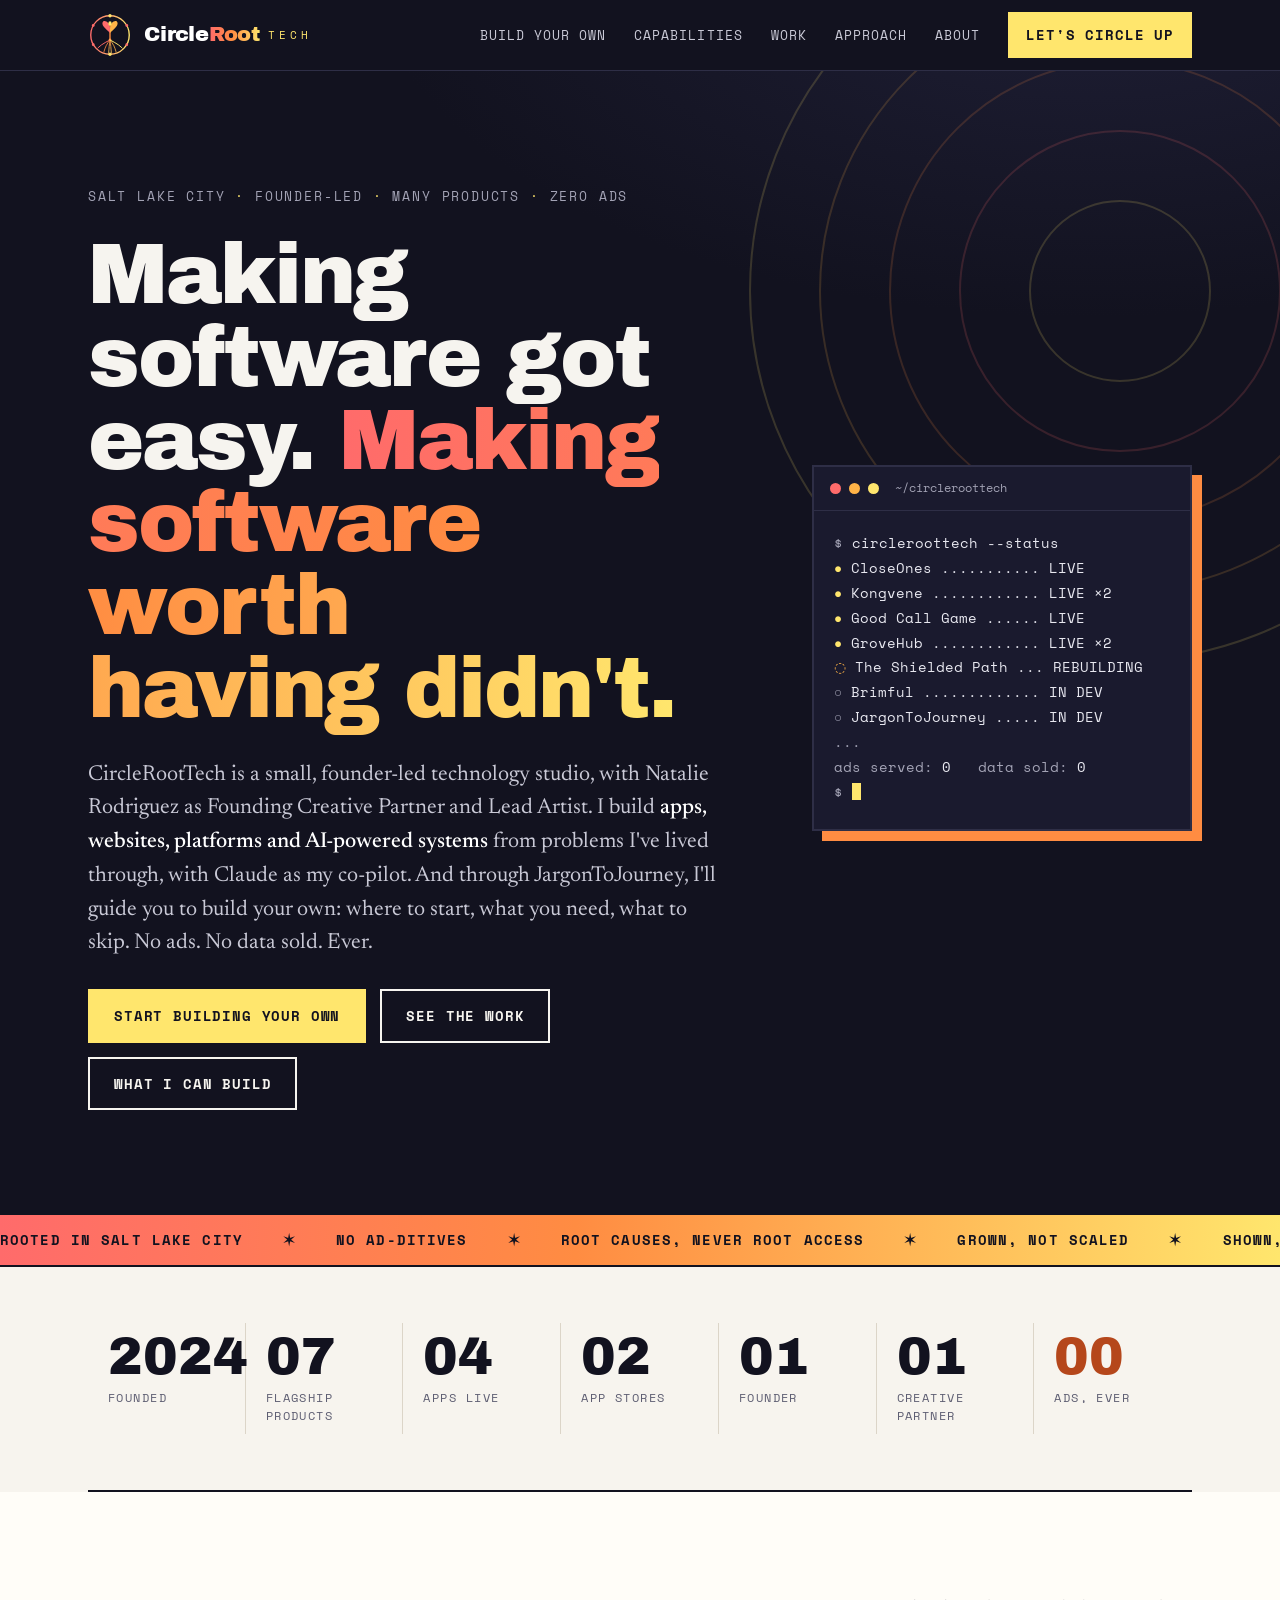
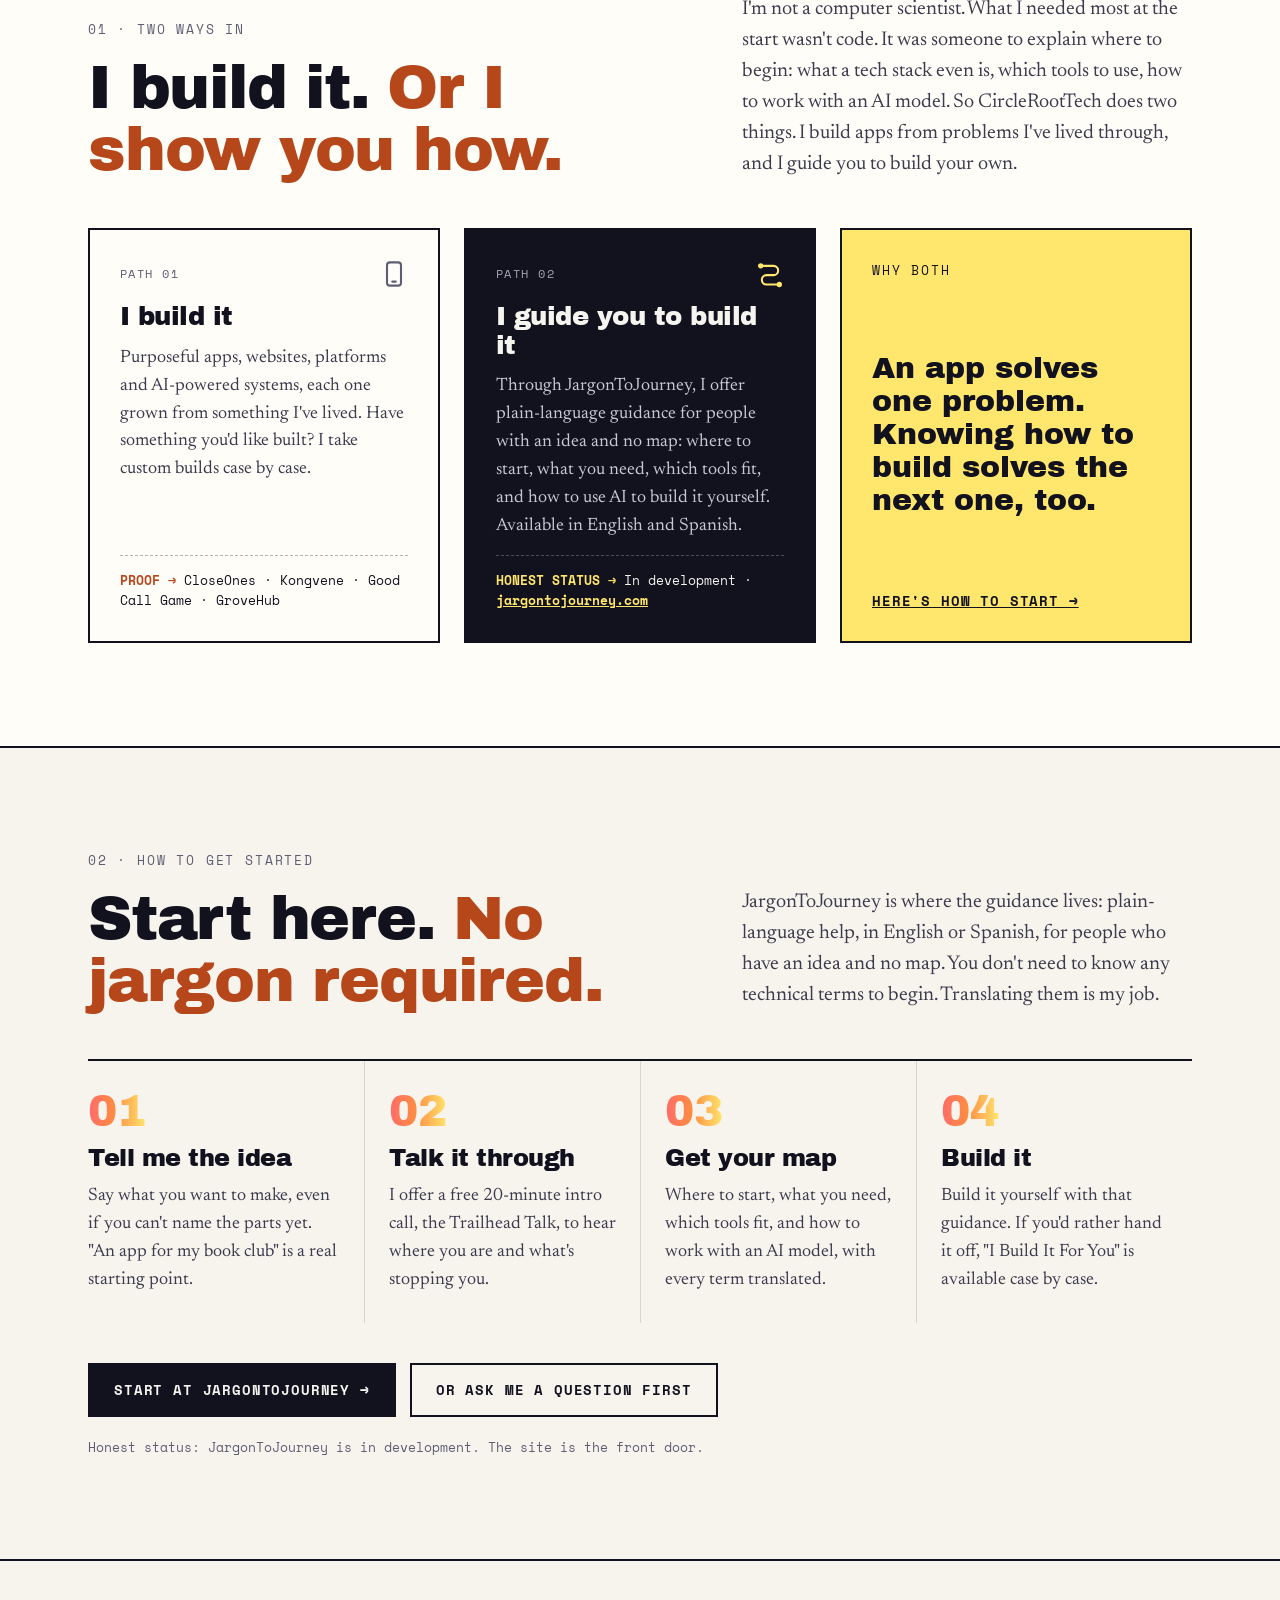
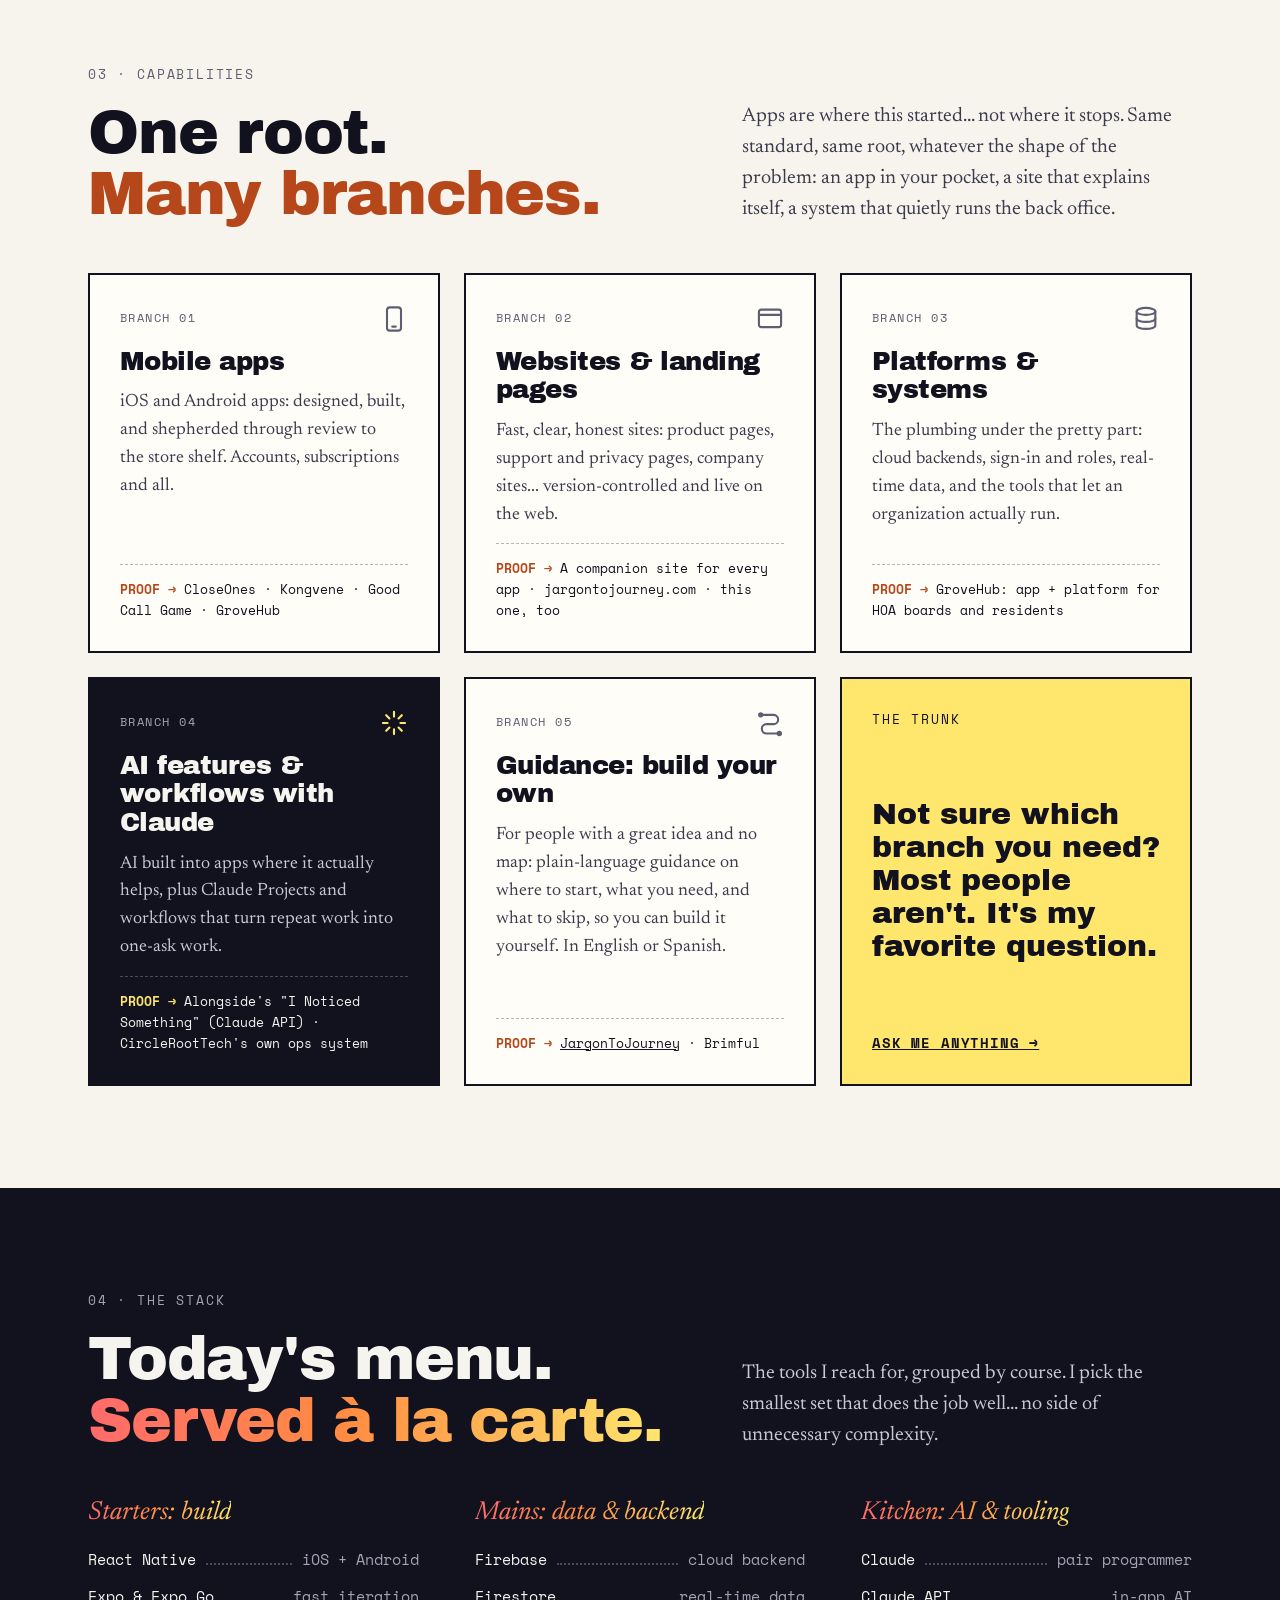
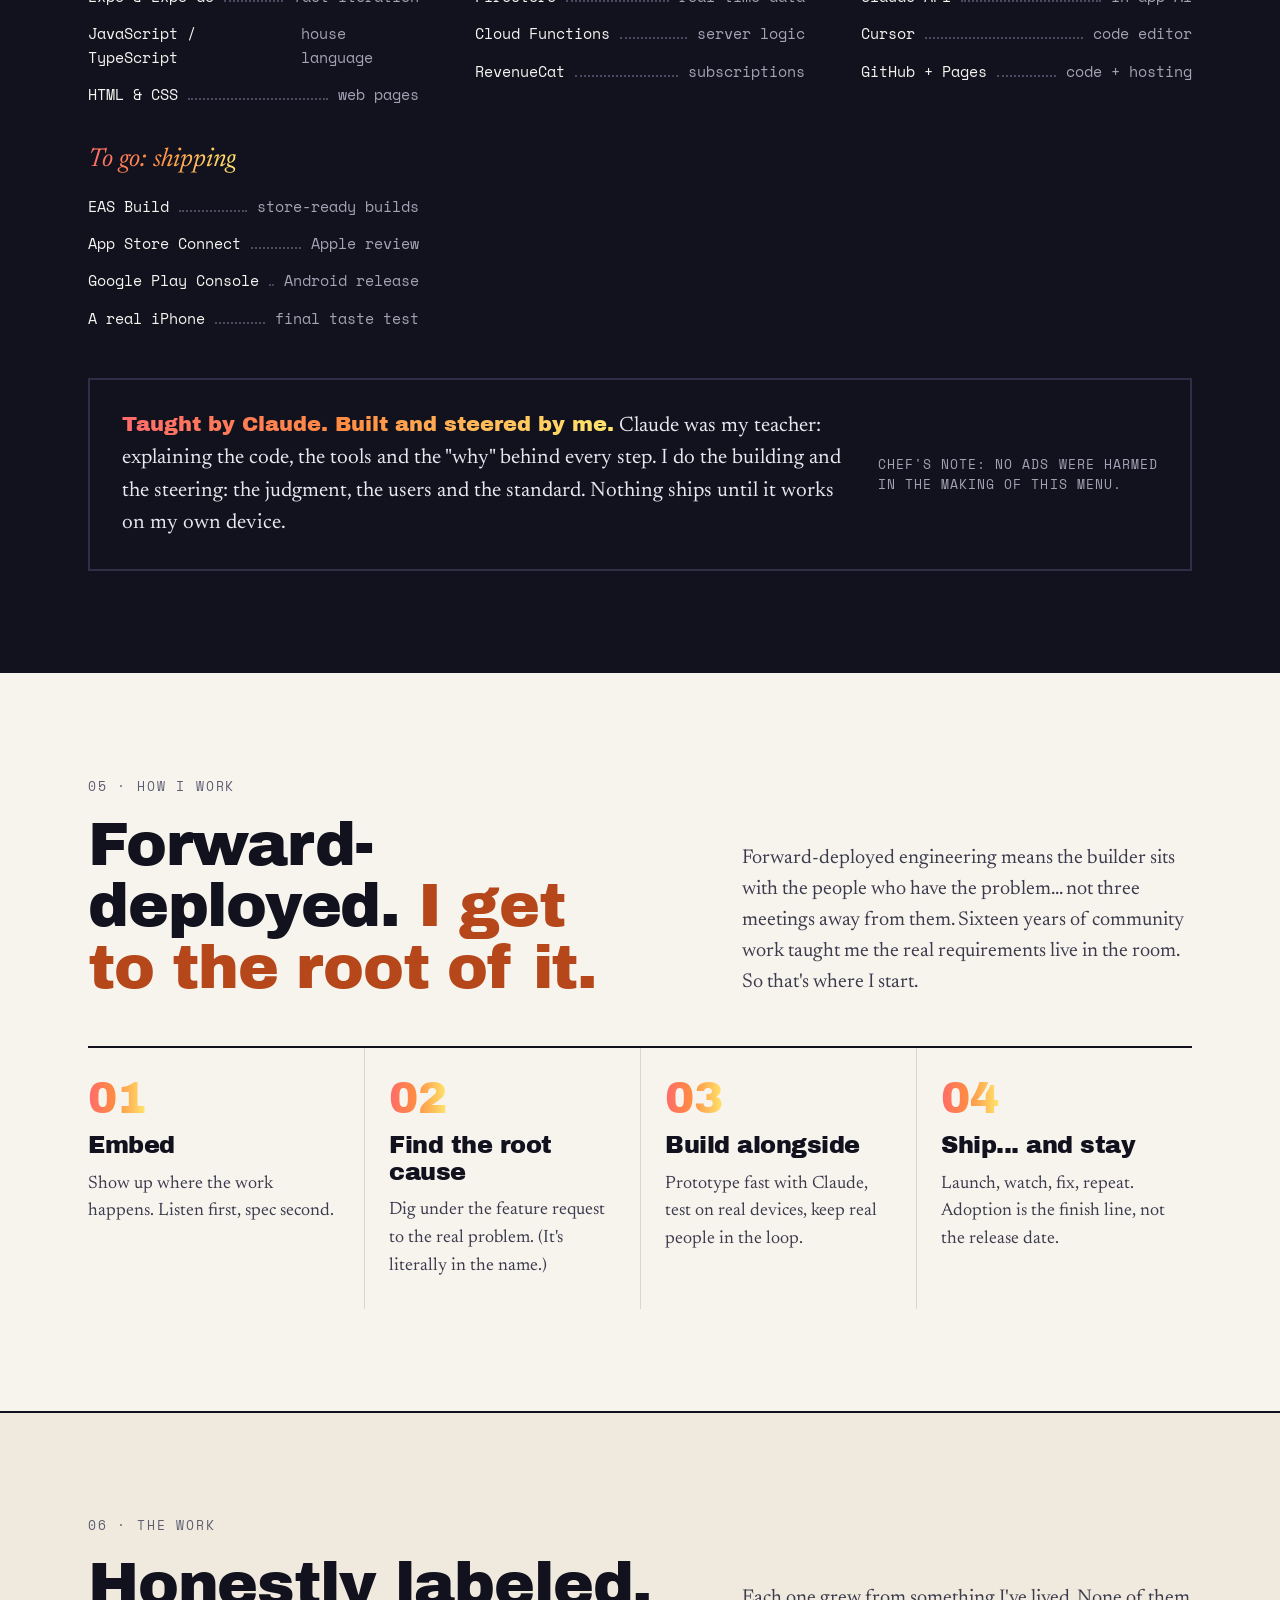
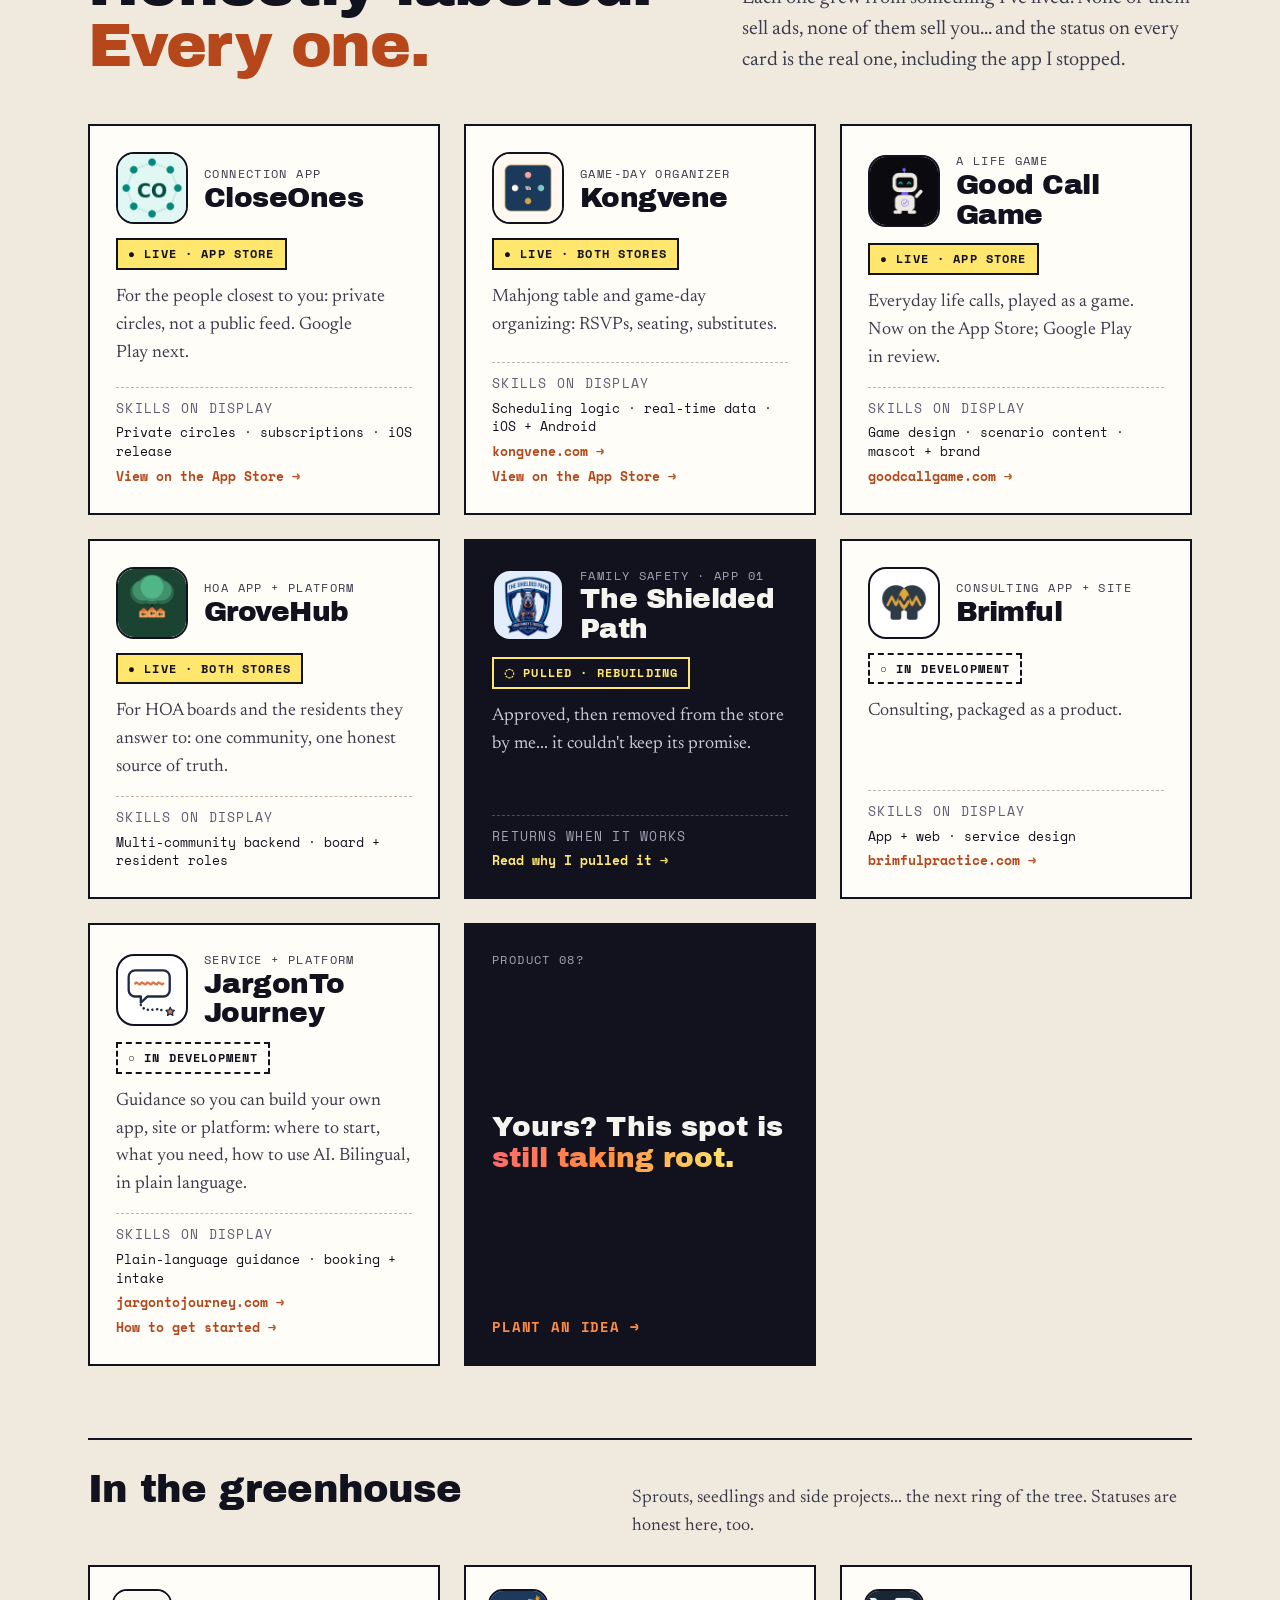
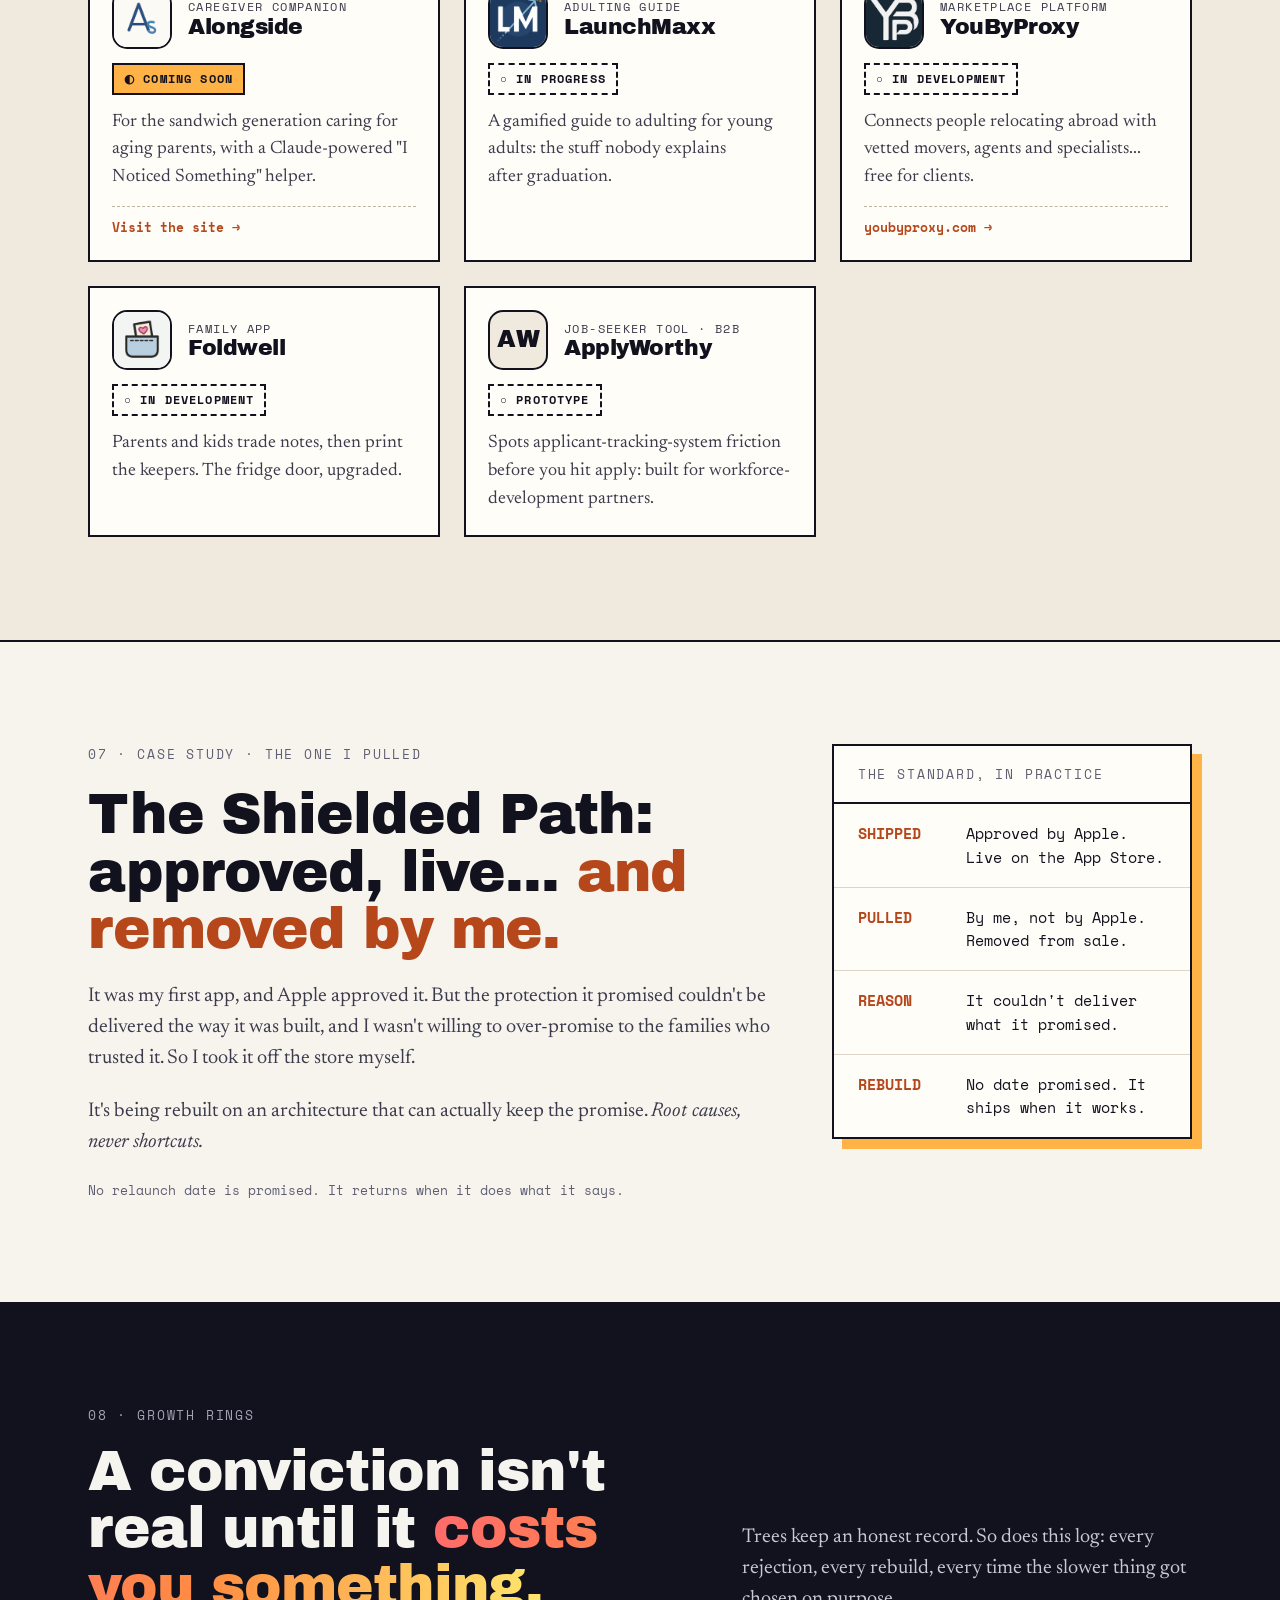
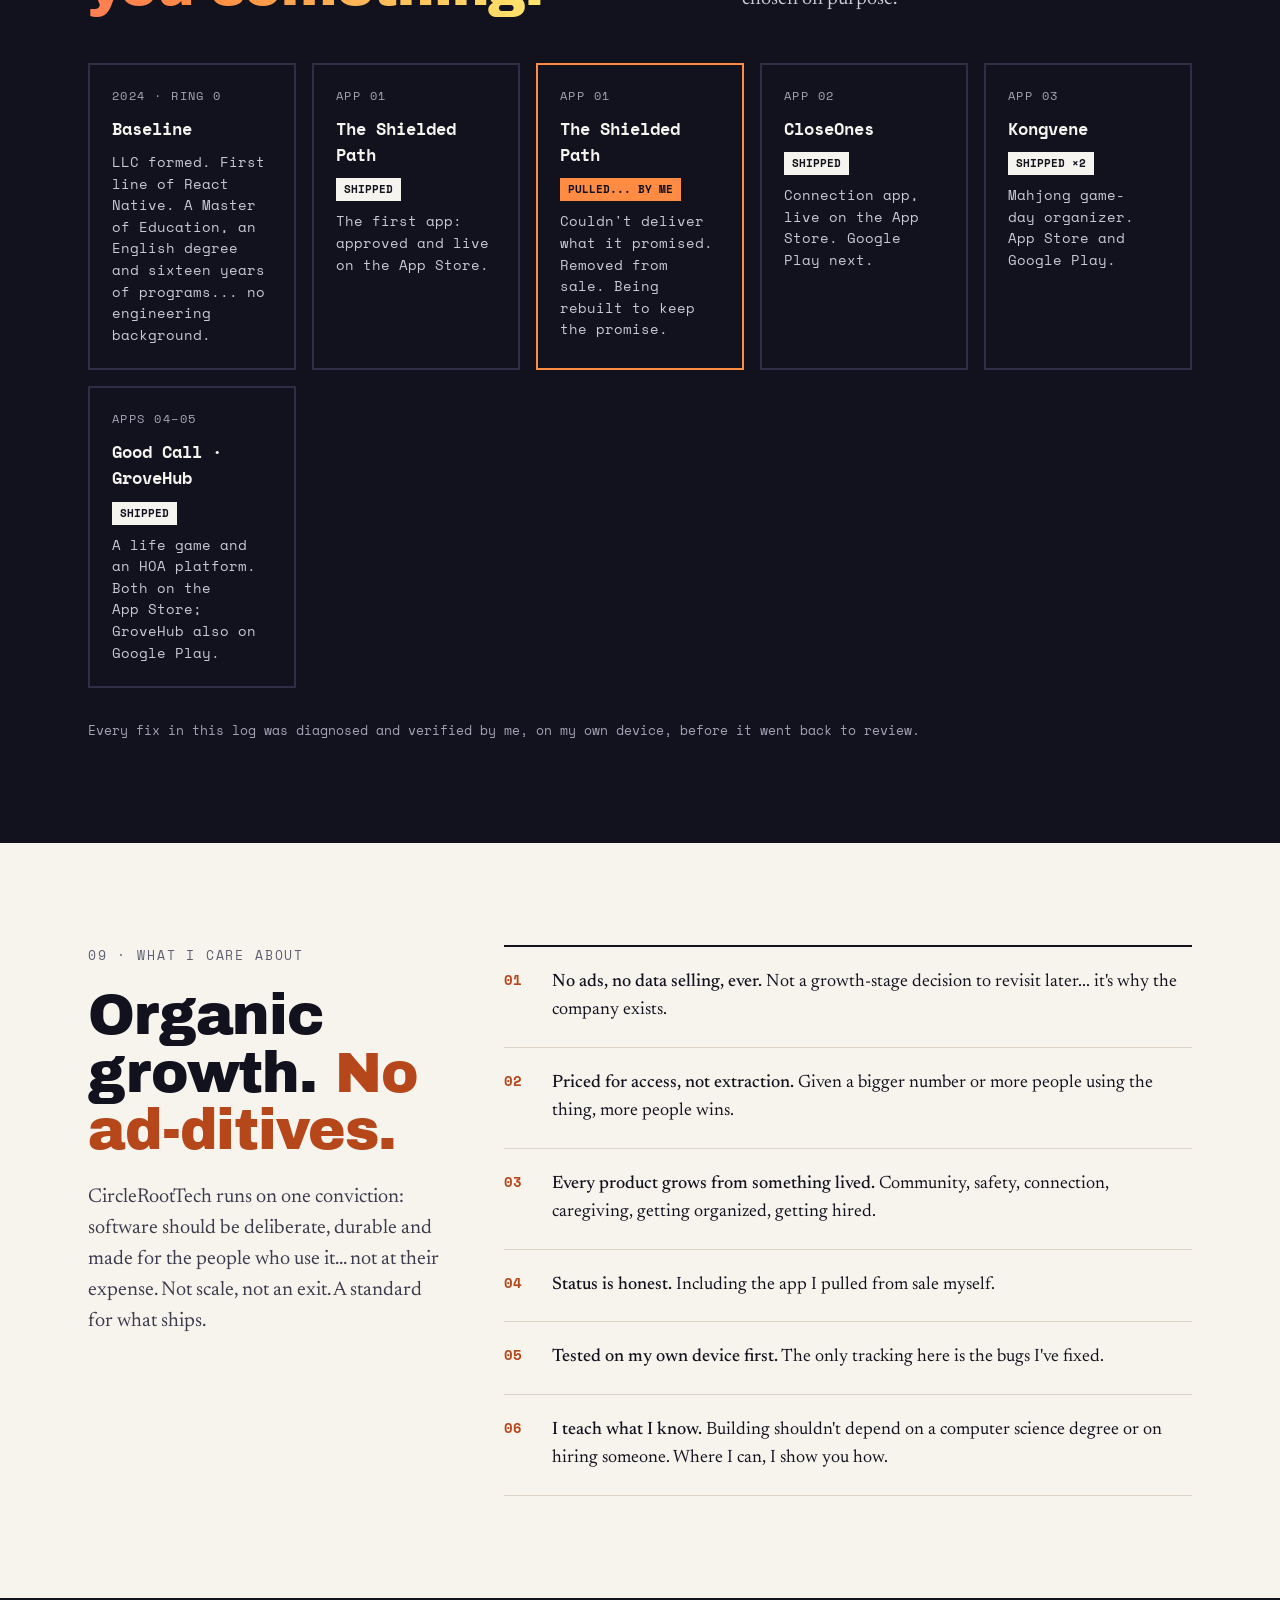
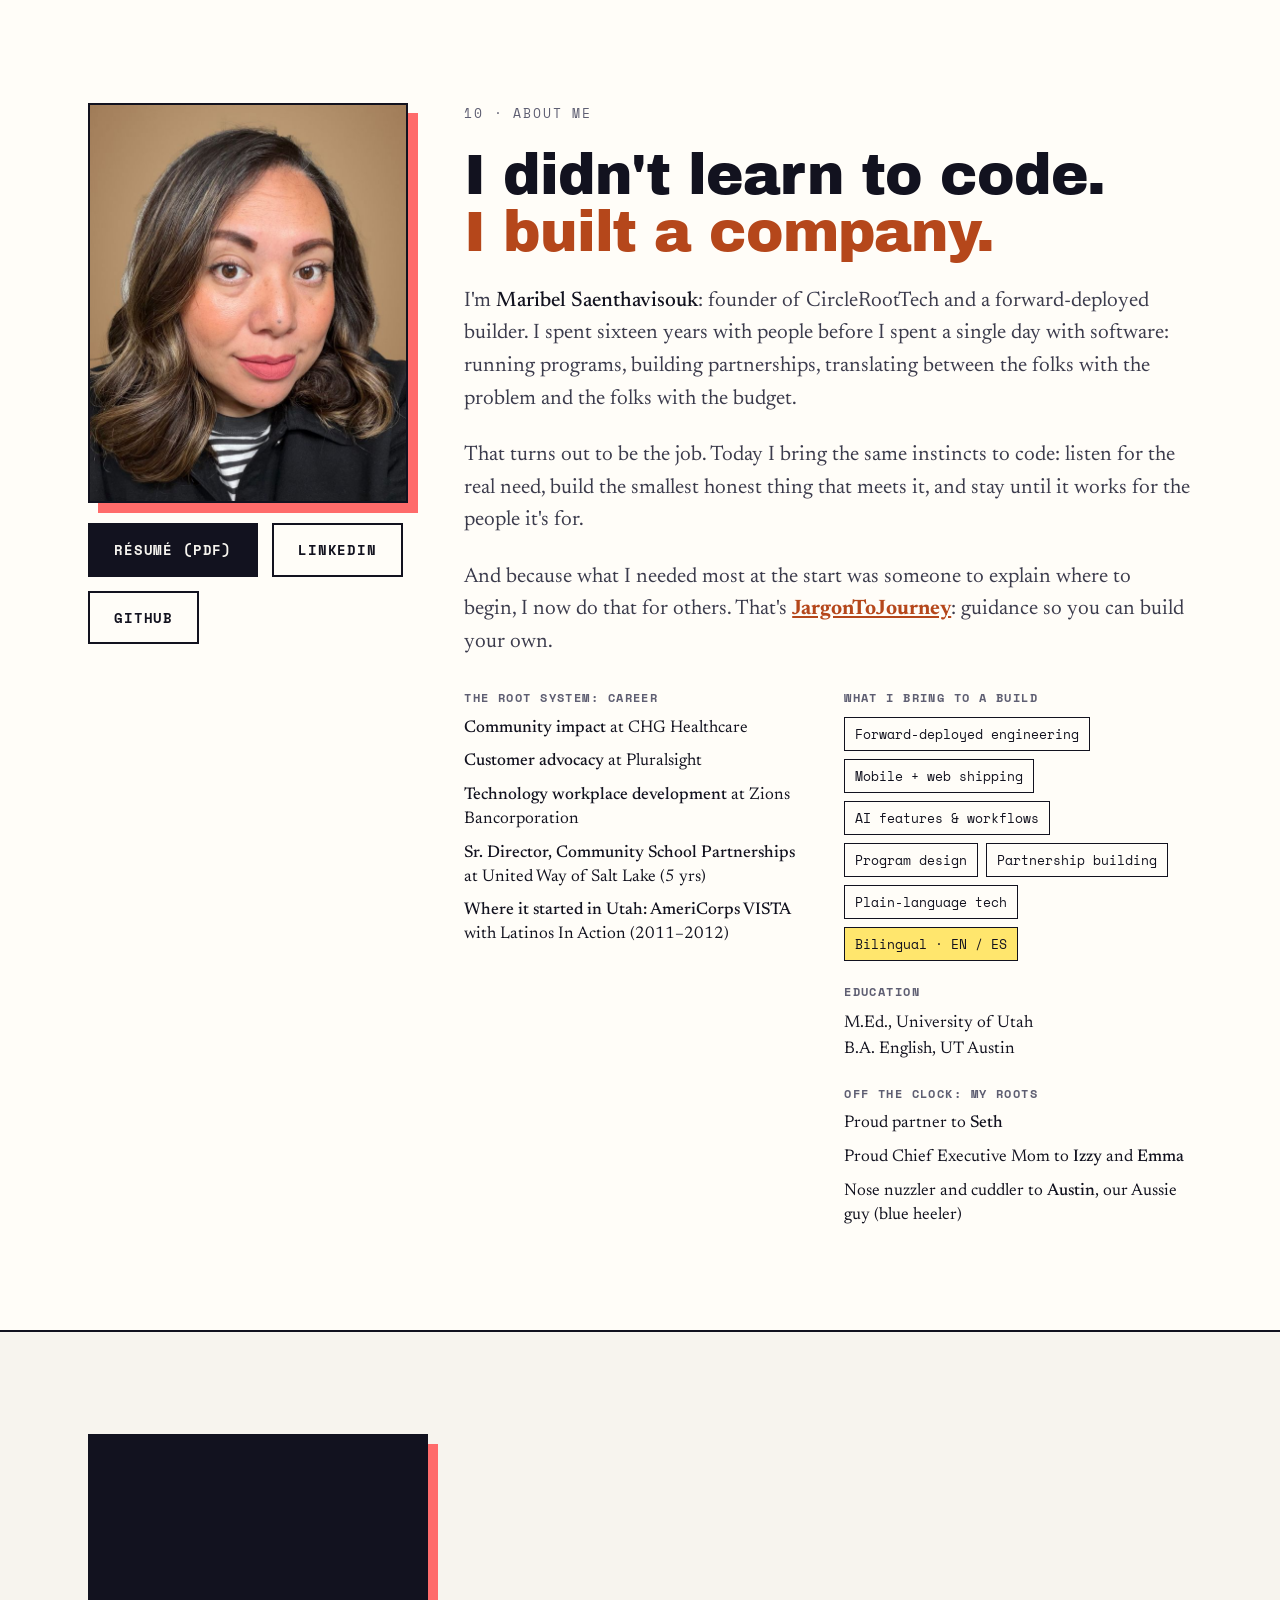
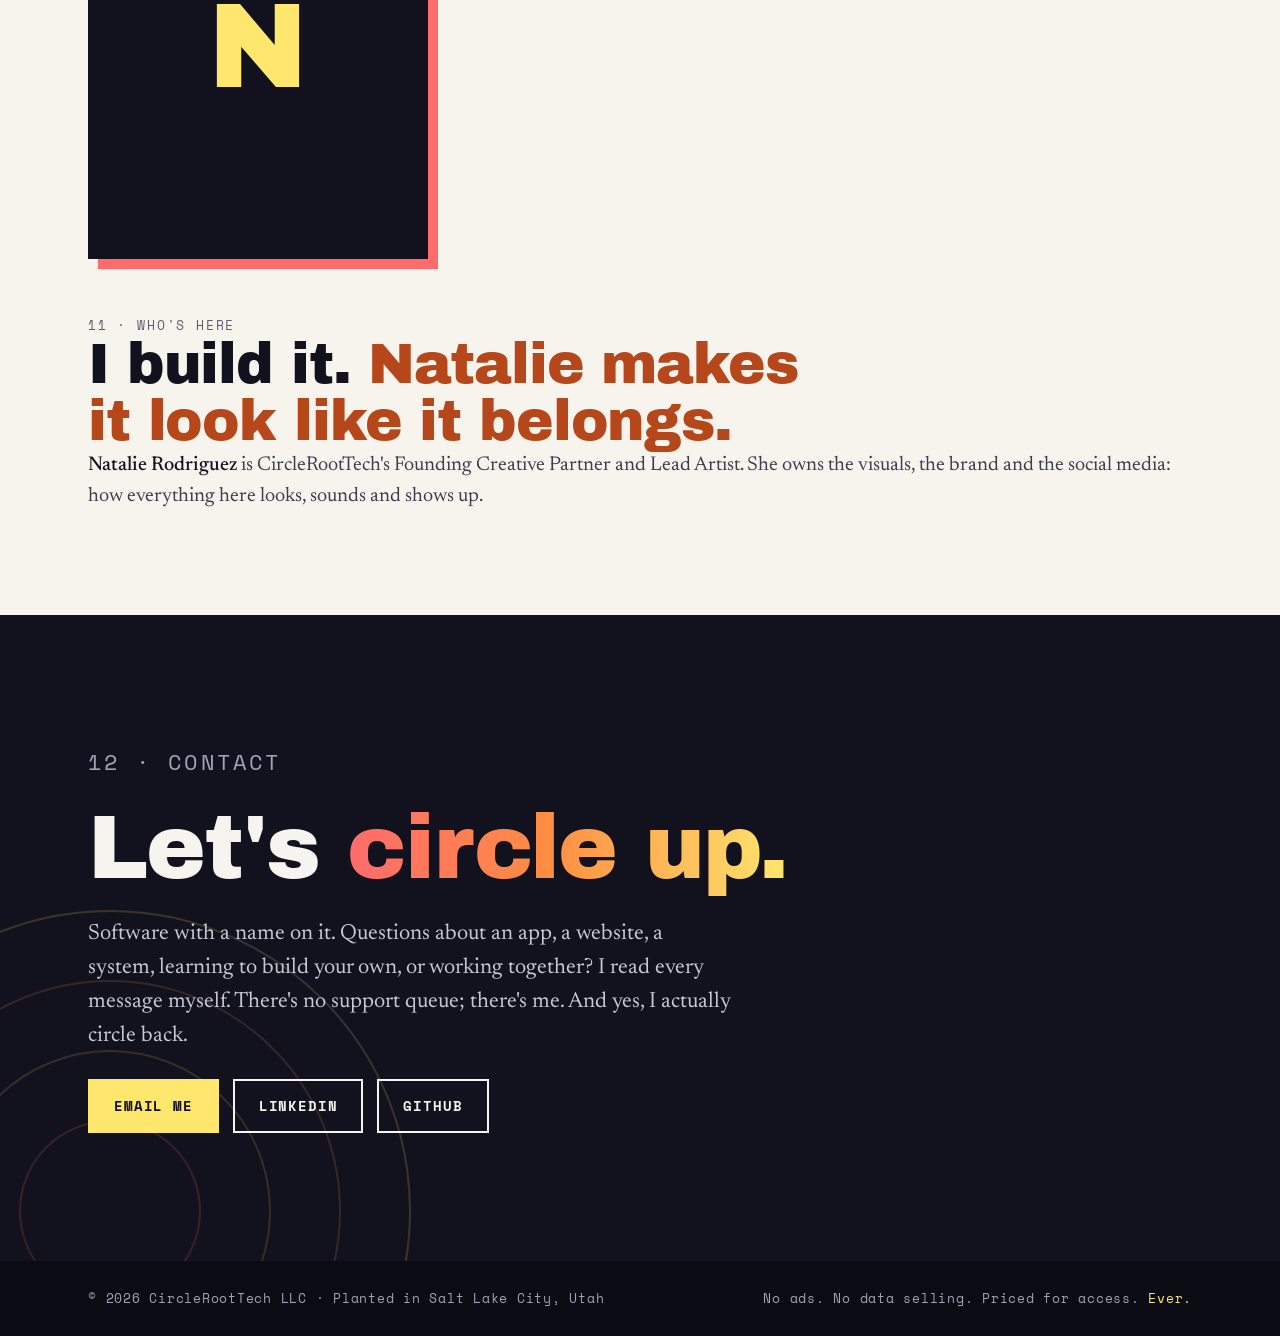
==== index.html @ 13f63999 "Remove freelance/hours detail from the public site and design notes Co-Authored-By: Claude Sonnet 5." ====
<!doctype html>
<html lang="en">
<head>
<meta charset="utf-8">
<meta name="viewport" content="width=device-width, initial-scale=1">
<title>CircleRootTech: Apps, websites, platforms &amp; AI systems, built with intent</title>
<meta name="description" content="CircleRootTech LLC is a small, founder-led technology studio in Salt Lake City. Maribel Saenthavisouk builds mobile apps, websites, platforms and AI-powered systems, and offers guidance so you can build your own. No ads. No data sold. Ever.">
<meta property="og:title" content="CircleRootTech: Making software worth having">
<meta property="og:description" content="Purposeful apps, websites and platforms, plus guidance so you can build your own. Honestly labeled, ad-free.">
<meta property="og:type" content="website">
<meta property="og:url" content="https://circleroottech.com/">
<meta property="og:site_name" content="CircleRootTech">
<meta property="og:image" content="https://circleroottech.com/og-image.jpg">
<meta property="og:image:width" content="1200">
<meta property="og:image:height" content="630">
<meta property="og:image:alt" content="CircleRootTech homepage: Making software got easy. Making software worth having didn't.">
<meta name="twitter:card" content="summary_large_image">
<meta name="twitter:title" content="CircleRootTech: Making software worth having">
<meta name="twitter:description" content="Purposeful apps, websites and platforms, plus guidance so you can build your own. Honestly labeled, ad-free.">
<meta name="twitter:image" content="https://circleroottech.com/og-image.jpg">
<link rel="icon" type="image/svg+xml" href="circleroot-mark.svg">
<link rel="preconnect" href="https://fonts.googleapis.com">
<link rel="preconnect" href="https://fonts.gstatic.com" crossorigin>
<link href="https://fonts.googleapis.com/css2?family=Archivo+Black&family=Newsreader:ital,opsz,wght@0,6..72,400;0,6..72,500;1,6..72,400&family=Space+Mono:wght@400;700&display=swap" rel="stylesheet">
<style>
/* ===== CircleRootTech brand tokens: taken from the CircleRoot logo ===== */
:root{
  --ink:#12121F;        /* logo background, darkest */
  --night:#1A1A2E;      /* logo background, lighter */
  --line-dark:#2E2E46;
  --coral:#FF6B6B;      /* fire gradient start, left leaf */
  --orange:#FF8C42;     /* stem + root gradient */
  --amber:#FFB347;      /* right leaf */
  --sun:#FFE66D;        /* fire gradient end, bud, TECH */
  --fire:linear-gradient(90deg,#FF6B6B 0%,#FF8C42 45%,#FFE66D 100%);
  --paper:#F7F4EE;
  --card:#FFFDF8;
  --sand:#EFE9DE;
  --rule:#DCD5C8;
  --text:#12121F;
  --text-2:#3B3B4C;
  --muted:#5E5E72;      /* labels on light (4.9:1) */
  --muted-dark:#A3A3B5; /* labels on dark */
  --ember:#B5471B;      /* orange-family text that passes contrast on light */
  --display:'Archivo Black','Arial Black',sans-serif;
  --serif:'Newsreader',Georgia,serif;
  --mono:'Space Mono','Courier New',monospace;
  --wrap:1200px;
  --gutter:clamp(16px,4vw,48px);
}
*{box-sizing:border-box}
html{scroll-behavior:smooth}
body{margin:0;background:var(--paper);color:var(--text);font-family:var(--serif);font-size:18px;line-height:1.55;-webkit-font-smoothing:antialiased}
img{max-width:100%;display:block}
a{color:inherit}
.wrap{max-width:var(--wrap);margin:0 auto;padding:0 var(--gutter)}
.section{padding:clamp(64px,8vw,112px) 0}
.dark{background:var(--ink);color:#F6F4EF}
.label{margin:0;font-family:var(--mono);font-size:13px;letter-spacing:.14em;text-transform:uppercase;color:var(--muted)}
.dark .label{color:var(--muted-dark)}
h1,h2,h3{font-family:var(--display);font-weight:400;margin:0;letter-spacing:-.02em}
h2{font-size:clamp(36px,4.8vw,64px);line-height:1;text-wrap:balance}
h3{font-size:26px;line-height:1.1}
p{margin:0;text-wrap:pretty}
.fire{background:var(--fire);-webkit-background-clip:text;background-clip:text;color:transparent}
.ember{color:var(--ember)}
.head{display:flex;flex-wrap:wrap;gap:24px 64px;align-items:flex-end;justify-content:space-between;margin-bottom:48px}
.head > div{flex:1 1 520px;min-width:0;display:flex;flex-direction:column;gap:18px}
.head > p{flex:1 1 380px;min-width:0;font-size:20px;color:var(--text-2)}
.dark .head > p{color:#C9C9D6}
.btn{font-family:var(--mono);font-size:14px;font-weight:700;letter-spacing:.06em;text-transform:uppercase;text-decoration:none;display:inline-flex;align-items:center;min-height:52px;padding:14px 24px;border:2px solid transparent;transition:transform .15s ease,box-shadow .15s ease}
.btn:hover{transform:translate(-2px,-2px);box-shadow:4px 4px 0 var(--coral)}
.btn-sun{background:var(--sun);color:var(--ink)}
.btn-ghost{border-color:currentColor}
.btn-ink{background:var(--ink);color:#F6F4EF}
.btns{display:flex;flex-wrap:wrap;gap:14px}
.skip{position:absolute;left:-999px}.skip:focus{left:16px;top:16px;z-index:10;background:var(--sun);color:var(--ink);padding:10px 14px}
:focus-visible{outline:3px solid var(--amber);outline-offset:3px}

/* ===== Nav ===== */
.nav{background:var(--ink);border-bottom:1px solid var(--line-dark);position:sticky;top:0;z-index:5}
.nav .wrap{display:flex;flex-wrap:wrap;align-items:center;justify-content:space-between;gap:12px 24px;padding-top:12px;padding-bottom:12px}
.brand{display:flex;align-items:center;gap:12px;text-decoration:none;color:#fff}
.brand img{width:44px;height:44px}
.wordmark{font-family:var(--display);font-size:21px;letter-spacing:-.01em;line-height:1}
.wordmark .tech{font-family:var(--mono);font-size:11px;color:var(--sun);letter-spacing:.38em;margin-left:8px;vertical-align:2px}
.nav-links{display:flex;flex-wrap:wrap;align-items:center;gap:clamp(10px,2.2vw,28px);font-family:var(--mono);font-size:13px;letter-spacing:.08em;text-transform:uppercase}
.nav-links a{color:#C9C9D6;text-decoration:none;padding:10px 0}
.nav-links a:hover{color:var(--sun)}
.nav-links .btn{min-height:44px;padding:10px 16px;color:var(--ink)}
@media (max-width:720px){.nav-links a:not(.btn){display:none}}

/* ===== Hero ===== */
.hero{position:relative;overflow:hidden;background:radial-gradient(1200px 600px at 85% -10%,#1F1F36 0%,var(--ink) 60%)}
.rings{position:absolute;pointer-events:none;opacity:.16}
.hero .wrap{position:relative;display:flex;flex-wrap:wrap;gap:56px;align-items:center;padding-top:clamp(56px,9vw,120px);padding-bottom:clamp(56px,8vw,104px)}
.hero-copy{flex:999 1 560px;min-width:0;display:flex;flex-direction:column;gap:28px}
.hero h1{font-size:clamp(44px,6.6vw,92px);line-height:.98;letter-spacing:-.025em;text-wrap:balance}
.hero .lede{max-width:640px;font-size:clamp(19px,1.7vw,23px);color:#C9C9D6}
.hero .lede strong{color:#fff;font-weight:500}
.dot{color:var(--sun)}
.term{flex:1 1 380px;min-width:0;max-width:470px;background:var(--night);border:2px solid var(--line-dark);box-shadow:10px 10px 0 var(--orange)}
.term-bar{display:flex;align-items:center;gap:8px;padding:12px 16px;border-bottom:1px solid var(--line-dark);font-family:var(--mono);font-size:12px;color:var(--muted-dark)}
.term-bar i{width:11px;height:11px;border-radius:50%;display:inline-block}
.term pre{margin:0;padding:20px 20px 24px;font-family:var(--mono);font-size:13.5px;line-height:1.85;color:#E8E8F0;white-space:pre-wrap;overflow-x:auto}
.term .g{color:var(--muted-dark)} .term .y{color:var(--sun)} .term .o{color:var(--amber)}
.cursor{display:inline-block;width:9px;height:17px;background:var(--sun);vertical-align:-3px;animation:blink 1.1s steps(1) infinite}
@keyframes blink{50%{opacity:0}}

/* ===== Ticker ===== */
.ticker{background:var(--fire);overflow:hidden;border-top:2px solid var(--ink);border-bottom:2px solid var(--ink)}
.track{display:flex;width:max-content;gap:40px;padding:14px 0;font-family:var(--mono);font-size:14px;font-weight:700;letter-spacing:.08em;text-transform:uppercase;color:var(--ink);white-space:nowrap;animation:marquee 40s linear infinite}
@keyframes marquee{to{transform:translateX(-50%)}}

/* ===== Stats ===== */
.stats{display:grid;grid-template-columns:repeat(auto-fit,minmax(min(150px,100%),1fr));padding:56px 0;border-bottom:2px solid var(--ink)}
.stat{padding:8px 20px;border-right:1px solid var(--rule);display:flex;flex-direction:column;gap:6px}
.stat:last-child{border-right:0}
.stat b{font-family:var(--display);font-weight:400;font-size:52px;line-height:1}
.stat span{font-family:var(--mono);font-size:12px;letter-spacing:.12em;color:var(--muted)}

/* ===== Cards ===== */
.grid{display:grid;grid-template-columns:repeat(auto-fit,minmax(min(340px,100%),1fr));gap:24px}
.card{background:var(--card);border:2px solid var(--ink);padding:30px;display:flex;flex-direction:column;gap:14px;transition:transform .2s ease,box-shadow .2s ease}
.card:hover{transform:translate(-3px,-3px);box-shadow:6px 6px 0 var(--ink)}
.card p{color:var(--text-2)}
.card .meta{display:flex;justify-content:space-between;align-items:center;gap:12px;font-family:var(--mono);font-size:12px;letter-spacing:.12em;color:var(--muted)}
.card .proof{font-family:var(--mono);font-size:13px;line-height:1.6;border-top:1px dashed #BDB5A6;padding-top:14px;margin-top:auto;color:var(--text)}
.card .proof b{color:var(--ember)}
.card.inverse{background:var(--ink);color:#F6F4EF}
.card.inverse p{color:#C9C9D6}
.card.inverse .meta{color:var(--muted-dark)}
.card.inverse .proof{color:#F6F4EF;border-color:#4A4A60}
.card.inverse .proof b{color:var(--sun)}
.card.sun{background:var(--sun)}
.card.sun p,.card.sun .meta{color:var(--ink)}
.ico{width:28px;height:28px;fill:none;stroke:currentColor;stroke-width:1.8;stroke-linecap:round;stroke-linejoin:round}

/* ===== Menu (stack) ===== */
.menu{display:grid;grid-template-columns:repeat(auto-fit,minmax(min(320px,100%),1fr));gap:40px 56px;font-family:var(--mono)}
.menu h3{font-family:var(--serif);font-style:italic;font-size:26px;letter-spacing:0;margin-bottom:6px}
.course{display:flex;flex-direction:column;gap:14px}
.item{display:flex;gap:10px;align-items:baseline;font-size:15px}
.item i{flex:1;border-bottom:2px dotted #4A4A60}
.item span:last-child{color:var(--muted-dark)}
.note{margin-top:48px;display:flex;flex-wrap:wrap;gap:24px;align-items:center;border:2px solid var(--line-dark);padding:28px 32px}
.note p:first-child{flex:1 1 420px;min-width:0;font-size:21px;color:#E8E8F0}
.note p:last-child{font-family:var(--mono);font-size:13px;letter-spacing:.08em;color:var(--muted-dark)}

/* ===== Steps ===== */
.steps{list-style:none;margin:0;padding:0;display:grid;grid-template-columns:repeat(auto-fit,minmax(min(250px,100%),1fr));border-top:2px solid var(--ink)}
.steps li{padding:28px 24px 28px 0;display:flex;flex-direction:column;gap:12px}
.steps li + li{padding-left:24px;border-left:1px solid var(--rule)}
.steps .n{font-family:var(--display);font-size:44px;line-height:1;background:var(--fire);-webkit-background-clip:text;background-clip:text;color:transparent;align-self:flex-start}
.steps h3{font-size:24px}
.steps p{color:var(--text-2)}
@media (max-width:560px){.steps li + li{padding-left:0;border-left:0;border-top:1px solid var(--rule)}}

/* ===== Products ===== */
.prod{background:var(--card);border:2px solid var(--ink);padding:26px;display:flex;flex-direction:column;gap:14px;transition:transform .2s ease,box-shadow .2s ease}
.prod:hover{transform:translate(-3px,-3px);box-shadow:6px 6px 0 var(--ink)}
.prod-top{display:flex;gap:16px;align-items:center}
.logo{width:72px;height:72px;flex:none;border-radius:18px;border:2px solid var(--ink);object-fit:cover;background:#fff}
.logo-txt{display:flex;align-items:center;justify-content:center;font-family:var(--display);font-size:24px;background:var(--sand)}
.prod-top > div{min-width:0}
.prod h3{font-size:28px;line-height:1.05;overflow-wrap:break-word}
.cat{font-family:var(--mono);font-size:11.5px;letter-spacing:.12em;color:var(--muted);text-transform:uppercase}
.status{align-self:flex-start;font-family:var(--mono);font-size:11.5px;font-weight:700;letter-spacing:.1em;padding:5px 10px;border:2px solid var(--ink);text-transform:uppercase}
.s-live{background:var(--sun);color:var(--ink)}
.s-dev{background:transparent;color:var(--ink);border-style:dashed}
.s-soon{background:var(--amber);color:var(--ink)}
.s-pulled{background:var(--ink);color:var(--sun)}
.prod p{color:var(--text-2)}
.prod .foot{margin-top:auto;border-top:1px dashed #BDB5A6;padding-top:12px;display:flex;flex-direction:column;gap:6px;font-family:var(--mono);font-size:12.5px;line-height:1.5}
.prod .foot span:first-child{color:var(--muted);letter-spacing:.1em}
.prod .foot a{color:var(--ember);font-weight:700;text-decoration:none}
.prod .foot a:hover{text-decoration:underline}
.prod.feature{background:var(--ink);color:#F6F4EF}
.prod.feature p{color:#C9C9D6}
.prod.feature .cat,.prod.feature .foot span:first-child{color:var(--muted-dark)}
.prod.feature .foot{border-color:#4A4A60}
.prod.feature .foot a{color:var(--sun)}
.prod.feature .status{border-color:var(--sun)}
.shelf-title{display:flex;flex-wrap:wrap;align-items:baseline;justify-content:space-between;gap:12px;margin:72px 0 24px;padding-top:28px;border-top:2px solid var(--ink)}
.shelf-title h3{font-size:clamp(28px,3vw,40px)}
.shelf-title p{color:var(--text-2);max-width:560px}
.mini{grid-template-columns:repeat(auto-fit,minmax(min(260px,100%),1fr))}
.mini .prod{padding:22px}
.mini .logo{width:60px;height:60px;border-radius:15px}
.mini .prod h3{font-size:22px}
.wall{display:flex;flex-wrap:wrap;gap:14px;justify-content:center;margin-top:8px}
.wall img{width:56px;height:56px;border-radius:14px;border:2px solid var(--ink);background:#fff}

/* ===== Pulled ===== */
.split{display:flex;flex-wrap:wrap;gap:56px;align-items:flex-start}
.split > :first-child{flex:999 1 520px;min-width:0;display:flex;flex-direction:column;gap:22px}
.ledger{flex:1 1 360px;min-width:0;background:var(--card);border:2px solid var(--ink);box-shadow:10px 10px 0 var(--amber)}
.ledger .label{padding:18px 24px;border-bottom:2px solid var(--ink)}
.ledger dl{margin:0;font-family:var(--mono);font-size:15px}
.ledger div{display:flex;flex-wrap:wrap;gap:6px 16px;padding:18px 24px;border-bottom:1px solid var(--rule)}
.ledger div:last-child{border-bottom:0}
.ledger dt{width:92px;color:var(--ember);font-weight:700}
.ledger dd{margin:0;flex:1 1 180px}

/* ===== Rings ===== */
.ringlog{list-style:none;margin:0;padding:0;display:grid;grid-template-columns:repeat(auto-fit,minmax(min(200px,100%),1fr));gap:16px;font-family:var(--mono)}
.ringlog li{border:2px solid var(--line-dark);padding:22px;display:flex;flex-direction:column;gap:10px}
.ringlog li.hot{border-color:var(--orange)}
.ringlog small{font-size:12px;letter-spacing:.12em;color:var(--muted-dark)}
.ringlog strong{font-size:17px}
.ringlog em{align-self:flex-start;font-style:normal;background:#F6F4EF;color:var(--ink);font-size:11px;font-weight:700;padding:3px 8px}
.ringlog li.hot em{background:var(--orange)}
.ringlog p{font-size:13.5px;line-height:1.6;color:#C9C9D6}

/* ===== Charter ===== */
.charter{list-style:none;margin:0;padding:0;border-top:2px solid var(--ink);flex:999 1 520px;min-width:0}
.charter li{display:flex;gap:20px;padding:22px 0;border-bottom:1px solid var(--rule)}
.charter li span{font-family:var(--mono);font-size:14px;font-weight:700;color:var(--ember);min-width:28px}
.charter strong{font-weight:500}

/* ===== About ===== */
.about{background:var(--card);border-top:2px solid var(--ink);border-bottom:2px solid var(--ink)}
.about .split > :first-child{flex:1 1 320px;max-width:420px}
.about .split > :last-child{flex:999 1 520px;min-width:0;display:flex;flex-direction:column;gap:24px}
.portrait{aspect-ratio:4/5;background:var(--ink);border:2px solid var(--ink);box-shadow:10px 10px 0 var(--coral);display:flex;align-items:center;justify-content:center;overflow:hidden}
.portrait img{width:100%;height:100%;object-fit:cover;object-position:center 30%}
.about .big{font-size:21px;color:var(--text-2)}
.cols{display:grid;grid-template-columns:repeat(auto-fit,minmax(min(260px,100%),1fr));gap:32px;padding-top:8px}
.cols h3{font-family:var(--mono);font-size:12px;font-weight:700;letter-spacing:.12em;color:var(--muted);margin-bottom:12px}
.cols ul{list-style:none;margin:0;padding:0;display:flex;flex-direction:column;gap:10px;font-size:17px;line-height:1.4}
.chips{display:flex;flex-wrap:wrap;gap:8px;font-family:var(--mono);font-size:13px}
.chips span{border:1.5px solid var(--ink);padding:6px 10px}
.chips .hl{background:var(--sun)}

/* ===== Contact / footer ===== */
.contact{position:relative;overflow:hidden}
.contact .wrap{position:relative;display:flex;flex-direction:column;align-items:flex-start;gap:26px;padding-top:clamp(72px,10vw,136px);padding-bottom:clamp(72px,10vw,136px)}
.contact h2{font-size:clamp(44px,7vw,104px);line-height:.96}
.contact p{max-width:660px;font-size:22px;color:#C9C9D6}
footer{background:#0B0B14;color:var(--muted-dark)}
footer .wrap{display:flex;flex-wrap:wrap;gap:12px 32px;justify-content:space-between;padding-top:28px;padding-bottom:28px;font-family:var(--mono);font-size:12.5px;letter-spacing:.06em}

@media (prefers-reduced-motion:reduce){.track,.cursor{animation:none}.card,.prod,.btn{transition:none}html{scroll-behavior:auto}}
</style>
</head>
<body>
<a class="skip" href="#main">Skip to content</a>

<header class="nav">
  <div class="wrap">
    <a class="brand" href="#top" aria-label="CircleRootTech home">
      <img src="circleroot-mark.svg" alt="" width="44" height="44">
      <span class="wordmark">Circle<span class="fire">Root</span><span class="tech">TECH</span></span>
    </a>
    <nav class="nav-links" aria-label="Main">
      <a href="#teach">Build your own</a>
      <a href="#branches">Capabilities</a>
      <a href="#work">Work</a>
      <a href="#approach">Approach</a>
      <a href="#about">About</a>
      <a class="btn btn-sun" href="#contact">Let's circle up</a>
    </nav>
  </div>
</header>

<main id="main">

<!-- HERO -->
<section id="top" class="hero dark">
  <svg class="rings" aria-hidden="true" width="760" height="760" viewBox="0 0 760 760" style="right:-220px;top:-160px"><g fill="none" stroke-width="2"><circle cx="380" cy="380" r="370" stroke="#FFE66D"/><circle cx="380" cy="380" r="300" stroke="#FFB347"/><circle cx="380" cy="380" r="230" stroke="#FF8C42"/><circle cx="380" cy="380" r="160" stroke="#FF6B6B"/><circle cx="380" cy="380" r="90" stroke="#FFE66D"/></g></svg>
  <div class="wrap">
    <div class="hero-copy">
      <p class="label">Salt Lake City <span class="dot">·</span> Founder-led <span class="dot">·</span> Many products <span class="dot">·</span> Zero ads</p>
      <h1>Making software got easy. <span class="fire">Making software worth having didn't.</span></h1>
      <p class="lede">CircleRootTech is a small, founder-led technology studio, with Natalie Rodriguez as Founding Creative Partner and Lead Artist. I build <strong>apps, websites, platforms and AI-powered systems</strong> from problems I've lived through, with Claude as my co-pilot. And through JargonToJourney, I'll guide you to build your own: where to start, what you need, what to skip. No ads. No data sold. Ever.</p>
      <div class="btns">
        <a class="btn btn-sun" href="#start">Start building your own</a>
        <a class="btn btn-ghost" href="#work">See the work</a>
        <a class="btn btn-ghost" href="#branches">What I can build</a>
      </div>
    </div>
    <div class="term" role="img" aria-label="Status board: CloseOnes, Kongvene, Good Call Game and GroveHub are live; The Shielded Path is rebuilding; Brimful and JargonToJourney are in development.">
      <div class="term-bar"><i style="background:#FF6B6B"></i><i style="background:#FFB347"></i><i style="background:#FFE66D"></i><span style="margin-left:8px">~/circleroottech</span></div>
<pre aria-hidden="true"><span class="g">$</span> circleroottech --status
<span class="y">●</span> CloseOnes ........... LIVE
<span class="y">●</span> Kongvene ............ LIVE ×2
<span class="y">●</span> Good Call Game ...... LIVE
<span class="y">●</span> GroveHub ............ LIVE ×2
<span class="o">◌</span> The Shielded Path ... REBUILDING
<span class="g">○</span> Brimful ............. IN DEV
<span class="g">○</span> JargonToJourney ..... IN DEV
<span class="g">...</span>
<span class="g">ads served:</span> 0   <span class="g">data sold:</span> 0
<span class="g">$</span> <span class="cursor"></span></pre>
    </div>
  </div>
</section>

<div class="ticker" aria-hidden="true">
  <div class="track">
    <span>Rooted in Salt Lake City</span><span>✶</span><span>No ad-ditives</span><span>✶</span><span>Root causes, never root access</span><span>✶</span><span>Grown, not scaled</span><span>✶</span><span>Shown, not just shipped</span><span>✶</span><span>I circle back. For real.</span><span>✶</span><span>Every fix tested on my own phone</span><span>✶</span>
    <span>Rooted in Salt Lake City</span><span>✶</span><span>No ad-ditives</span><span>✶</span><span>Root causes, never root access</span><span>✶</span><span>Grown, not scaled</span><span>✶</span><span>Shown, not just shipped</span><span>✶</span><span>I circle back. For real.</span><span>✶</span><span>Every fix tested on my own phone</span><span>✶</span>
  </div>
</div>

<!-- STATS -->
<section aria-label="By the numbers">
  <div class="wrap">
    <div class="stats">
      <div class="stat"><b>2024</b><span>FOUNDED</span></div>
      <div class="stat"><b>07</b><span>FLAGSHIP PRODUCTS</span></div>
      <div class="stat"><b>04</b><span>APPS LIVE</span></div>
      <div class="stat"><b>02</b><span>APP STORES</span></div>
      <div class="stat"><b>01</b><span>FOUNDER</span></div>
      <div class="stat"><b>01</b><span>CREATIVE PARTNER</span></div>
      <div class="stat"><b class="ember">00</b><span>ADS, EVER</span></div>
    </div>
  </div>
</section>

<!-- TEACH -->
<section id="teach" class="section" style="background:var(--card);border-bottom:2px solid var(--ink)">
  <div class="wrap">
    <div class="head">
      <div><p class="label">01 · Two ways in</p><h2>I build it. <span class="ember">Or I show you how.</span></h2></div>
      <p>I'm not a computer scientist. What I needed most at the start wasn't code. It was someone to explain where to begin: what a tech stack even is, which tools to use, how to work with an AI model. So CircleRootTech does two things. I build apps from problems I've lived through, and I guide you to build your own.</p>
    </div>
    <div class="grid">
      <article class="card">
        <div class="meta"><span>PATH 01</span><svg class="ico" viewBox="0 0 24 24" aria-hidden="true"><rect x="6" y="2" width="12" height="20" rx="2.5"/><path d="M10.5 18.5h3"/></svg></div>
        <h3>I build it</h3>
        <p>Purposeful apps, websites, platforms and AI-powered systems, each one grown from something I've lived. Have something you'd like built? I take custom builds case by case.</p>
        <p class="proof"><b>PROOF →</b> CloseOnes · Kongvene · Good Call Game · GroveHub</p>
      </article>
      <article class="card inverse">
        <div class="meta"><span>PATH 02</span><svg class="ico" viewBox="0 0 24 24" aria-hidden="true" style="color:#FFE66D"><path d="M4 5h11a4 4 0 0 1 0 8H9a4 4 0 0 0 0 8h11"/><circle cx="4" cy="5" r="1.4"/><circle cx="20" cy="21" r="1.4"/></svg></div>
        <h3>I guide you to build it</h3>
        <p>Through JargonToJourney, I offer plain-language guidance for people with an idea and no map: where to start, what you need, which tools fit, and how to use AI to build it yourself. Available in English and Spanish.</p>
        <p class="proof"><b>HONEST STATUS →</b> In development · <a href="https://jargontojourney.com" style="color:var(--sun);font-weight:700">jargontojourney.com</a></p>
      </article>
      <article class="card sun" style="justify-content:space-between">
        <p class="label" style="color:#12121F">Why both</p>
        <p style="font-family:var(--display);font-size:30px;line-height:1.1">An app solves one problem. Knowing how to build solves the next one, too.</p>
        <a href="#start" style="font-family:var(--mono);font-size:14px;font-weight:700;letter-spacing:.06em;text-transform:uppercase">Here's how to start →</a>
      </article>
    </div>
  </div>
</section>

<!-- GET STARTED WITH JARGONTOJOURNEY -->
<section id="start" class="section" style="border-bottom:2px solid var(--ink)">
  <div class="wrap">
    <div class="head">
      <div><p class="label">02 · How to get started</p><h2>Start here. <span class="ember">No jargon required.</span></h2></div>
      <p>JargonToJourney is where the guidance lives: plain-language help, in English or Spanish, for people who have an idea and no map. You don't need to know any technical terms to begin. Translating them is my job.</p>
    </div>
    <ol class="steps">
      <li><span class="n">01</span><h3>Tell me the idea</h3><p>Say what you want to make, even if you can't name the parts yet. "An app for my book club" is a real starting point.</p></li>
      <li><span class="n">02</span><h3>Talk it through</h3><p>I offer a free 20-minute intro call, the Trailhead Talk, to hear where you are and what's stopping you.</p></li>
      <li><span class="n">03</span><h3>Get your map</h3><p>Where to start, what you need, which tools fit, and how to work with an AI model, with every term translated.</p></li>
      <li><span class="n">04</span><h3>Build it</h3><p>Build it yourself with that guidance. If you'd rather hand it off, "I Build It For You" is available case by case.</p></li>
    </ol>
    <div class="btns" style="margin-top:40px">
      <a class="btn btn-ink" href="https://jargontojourney.com">Start at JargonToJourney →</a>
      <a class="btn btn-ghost" href="#contact">Or ask me a question first</a>
    </div>
    <p style="margin-top:20px;font-family:var(--mono);font-size:13px;color:var(--muted)">Honest status: JargonToJourney is in development. The site is the front door.</p>
  </div>
</section>

<!-- CAPABILITIES -->
<section id="branches" class="section">
  <div class="wrap">
    <div class="head">
      <div><p class="label">03 · Capabilities</p><h2>One root. <span class="ember">Many branches.</span></h2></div>
      <p>Apps are where this started... not where it stops. Same standard, same root, whatever the shape of the problem: an app in your pocket, a site that explains itself, a system that quietly runs the back office.</p>
    </div>
    <div class="grid">
      <article class="card">
        <div class="meta"><span>BRANCH 01</span><svg class="ico" viewBox="0 0 24 24" aria-hidden="true"><rect x="6" y="2" width="12" height="20" rx="2.5"/><path d="M10.5 18.5h3"/></svg></div>
        <h3>Mobile apps</h3>
        <p>iOS and Android apps: designed, built, and shepherded through review to the store shelf. Accounts, subscriptions and all.</p>
        <p class="proof"><b>PROOF →</b> CloseOnes · Kongvene · Good Call Game · GroveHub</p>
      </article>
      <article class="card">
        <div class="meta"><span>BRANCH 02</span><svg class="ico" viewBox="0 0 24 24" aria-hidden="true"><rect x="2.5" y="4" width="19" height="15" rx="2"/><path d="M2.5 8.5h19"/></svg></div>
        <h3>Websites &amp; landing pages</h3>
        <p>Fast, clear, honest sites: product pages, support and privacy pages, company sites... version-controlled and live on the web.</p>
        <p class="proof"><b>PROOF →</b> A companion site for every app · jargontojourney.com · this one, too</p>
      </article>
      <article class="card">
        <div class="meta"><span>BRANCH 03</span><svg class="ico" viewBox="0 0 24 24" aria-hidden="true"><ellipse cx="12" cy="5.5" rx="8" ry="3"/><path d="M4 5.5v6c0 1.7 3.6 3 8 3s8-1.3 8-3v-6"/><path d="M4 11.5v6c0 1.7 3.6 3 8 3s8-1.3 8-3v-6"/></svg></div>
        <h3>Platforms &amp; systems</h3>
        <p>The plumbing under the pretty part: cloud backends, sign-in and roles, real-time data, and the tools that let an organization actually run.</p>
        <p class="proof"><b>PROOF →</b> GroveHub: app + platform for HOA boards and residents</p>
      </article>
      <article class="card inverse">
        <div class="meta"><span>BRANCH 04</span><svg class="ico" viewBox="0 0 24 24" aria-hidden="true" style="color:#FFE66D"><path d="M12 2.5v4M12 17.5v4M2.5 12h4M17.5 12h4M5.3 5.3l2.8 2.8M15.9 15.9l2.8 2.8M5.3 18.7l2.8-2.8M15.9 8.1l2.8-2.8"/></svg></div>
        <h3>AI features &amp; workflows with Claude</h3>
        <p>AI built into apps where it actually helps, plus Claude Projects and workflows that turn repeat work into one-ask work.</p>
        <p class="proof"><b>PROOF →</b> Alongside's "I Noticed Something" (Claude API) · CircleRootTech's own ops system</p>
      </article>
      <article class="card">
        <div class="meta"><span>BRANCH 05</span><svg class="ico" viewBox="0 0 24 24" aria-hidden="true"><path d="M4 5h11a4 4 0 0 1 0 8H9a4 4 0 0 0 0 8h11"/><circle cx="4" cy="5" r="1.4"/><circle cx="20" cy="21" r="1.4"/></svg></div>
        <h3>Guidance: build your own</h3>
        <p>For people with a great idea and no map: plain-language guidance on where to start, what you need, and what to skip, so you can build it yourself. In English or Spanish.</p>
        <p class="proof"><b>PROOF →</b> <a href="https://jargontojourney.com">JargonToJourney</a> · Brimful</p>
      </article>
      <article class="card sun" style="justify-content:space-between">
        <p class="label" style="color:#12121F">The trunk</p>
        <p style="font-family:var(--display);font-size:30px;line-height:1.1">Not sure which branch you need? Most people aren't. It's my favorite question.</p>
        <a href="#contact" style="font-family:var(--mono);font-size:14px;font-weight:700;letter-spacing:.06em;text-transform:uppercase">Ask me anything →</a>
      </article>
    </div>
  </div>
</section>

<!-- STACK -->
<section id="stack" class="section dark">
  <div class="wrap">
    <div class="head">
      <div><p class="label">04 · The stack</p><h2>Today's menu. <span class="fire">Served à la carte.</span></h2></div>
      <p>The tools I reach for, grouped by course. I pick the smallest set that does the job well... no side of unnecessary complexity.</p>
    </div>
    <div class="menu">
      <div class="course">
        <h3 class="fire" style="align-self:flex-start">Starters: build</h3>
        <div class="item"><span>React Native</span><i></i><span>iOS + Android</span></div>
        <div class="item"><span>Expo &amp; Expo Go</span><i></i><span>fast iteration</span></div>
        <div class="item"><span>JavaScript / TypeScript</span><i></i><span>house language</span></div>
        <div class="item"><span>HTML &amp; CSS</span><i></i><span>web pages</span></div>
      </div>
      <div class="course">
        <h3 class="fire" style="align-self:flex-start">Mains: data &amp; backend</h3>
        <div class="item"><span>Firebase</span><i></i><span>cloud backend</span></div>
        <div class="item"><span>Firestore</span><i></i><span>real-time data</span></div>
        <div class="item"><span>Cloud Functions</span><i></i><span>server logic</span></div>
        <div class="item"><span>RevenueCat</span><i></i><span>subscriptions</span></div>
      </div>
      <div class="course">
        <h3 class="fire" style="align-self:flex-start">Kitchen: AI &amp; tooling</h3>
        <div class="item"><span>Claude</span><i></i><span>pair programmer</span></div>
        <div class="item"><span>Claude API</span><i></i><span>in-app AI</span></div>
        <div class="item"><span>Cursor</span><i></i><span>code editor</span></div>
        <div class="item"><span>GitHub + Pages</span><i></i><span>code + hosting</span></div>
      </div>
      <div class="course">
        <h3 class="fire" style="align-self:flex-start">To go: shipping</h3>
        <div class="item"><span>EAS Build</span><i></i><span>store-ready builds</span></div>
        <div class="item"><span>App Store Connect</span><i></i><span>Apple review</span></div>
        <div class="item"><span>Google Play Console</span><i></i><span>Android release</span></div>
        <div class="item"><span>A real iPhone</span><i></i><span>final taste test</span></div>
      </div>
    </div>
    <div class="note">
      <p><span class="fire" style="font-family:var(--display)">Taught by Claude. Built and steered by me.</span> Claude was my teacher: explaining the code, the tools and the "why" behind every step. I do the building and the steering: the judgment, the users and the standard. Nothing ships until it works on my own device.</p>
      <p>CHEF'S NOTE: NO ADS WERE HARMED<br>IN THE MAKING OF THIS MENU.</p>
    </div>
  </div>
</section>

<!-- APPROACH -->
<section id="approach" class="section">
  <div class="wrap">
    <div class="head">
      <div><p class="label">05 · How I work</p><h2>Forward-deployed. <span class="ember">I get to the root of it.</span></h2></div>
      <p>Forward-deployed engineering means the builder sits with the people who have the problem... not three meetings away from them. Sixteen years of community work taught me the real requirements live in the room. So that's where I start.</p>
    </div>
    <ol class="steps">
      <li><span class="n">01</span><h3>Embed</h3><p>Show up where the work happens. Listen first, spec second.</p></li>
      <li><span class="n">02</span><h3>Find the root cause</h3><p>Dig under the feature request to the real problem. (It's literally in the name.)</p></li>
      <li><span class="n">03</span><h3>Build alongside</h3><p>Prototype fast with Claude, test on real devices, keep real people in the loop.</p></li>
      <li><span class="n">04</span><h3>Ship... and stay</h3><p>Launch, watch, fix, repeat. Adoption is the finish line, not the release date.</p></li>
    </ol>
  </div>
</section>

<!-- WORK -->
<section id="work" class="section" style="background:var(--sand);border-top:2px solid var(--ink)">
  <div class="wrap">
    <div class="head">
      <div><p class="label">06 · The work</p><h2>Honestly labeled. <span class="ember">Every one.</span></h2></div>
      <p>Each one grew from something I've lived. None of them sell ads, none of them sell you... and the status on every card is the real one, including the app I stopped.</p>
    </div>

    <div class="grid">
      <article class="prod">
        <div class="prod-top"><img class="logo" src="logo-closeones.png" alt="CloseOnes logo" width="72" height="72"><div><p class="cat">Connection app</p><h3>CloseOnes</h3></div></div>
        <span class="status s-live">● Live · App Store</span>
        <p>For the people closest to you: private circles, not a public feed. Google Play next.</p>
        <div class="foot"><span>SKILLS ON DISPLAY</span><span>Private circles · subscriptions · iOS release</span><a href="https://apps.apple.com/us/app/closeones/id6744942860">View on the App Store →</a></div>
      </article>
      <article class="prod">
        <div class="prod-top"><img class="logo" src="logo-kongvene.png" alt="Kongvene logo" width="72" height="72"><div><p class="cat">Game-day organizer</p><h3>Kongvene</h3></div></div>
        <span class="status s-live">● Live · Both stores</span>
        <p>Mahjong table and game-day organizing: RSVPs, seating, substitutes.</p>
        <div class="foot"><span>SKILLS ON DISPLAY</span><span>Scheduling logic · real-time data · iOS + Android</span><a href="https://kongvene.com">kongvene.com →</a><a href="https://apps.apple.com/us/app/kongvene/id6795776130">View on the App Store →</a></div>
      </article>
      <article class="prod">
        <div class="prod-top"><img class="logo" src="logo-goodcall.png" alt="Good Call Game logo" width="72" height="72"><div><p class="cat">A life game</p><h3>Good Call Game</h3></div></div>
        <span class="status s-live">● Live · App Store</span>
        <p>Everyday life calls, played as a game. Now on the App Store; Google Play in review.</p>
        <div class="foot"><span>SKILLS ON DISPLAY</span><span>Game design · scenario content · mascot + brand</span><a href="https://goodcallgame.com">goodcallgame.com →</a></div>
      </article>
      <article class="prod">
        <div class="prod-top"><img class="logo" src="logo-grovehub.png" alt="GroveHub logo" width="72" height="72"><div><p class="cat">HOA app + platform</p><h3>GroveHub</h3></div></div>
        <span class="status s-live">● Live · Both stores</span>
        <p>For HOA boards and the residents they answer to: one community, one honest source of truth.</p>
        <div class="foot"><span>SKILLS ON DISPLAY</span><span>Multi-community backend · board + resident roles</span></div>
      </article>
      <article class="prod feature">
        <div class="prod-top"><img class="logo" src="logo-shieldedpath.png" alt="The Shielded Path logo" width="72" height="72"><div><p class="cat">Family safety · App 01</p><h3>The Shielded Path</h3></div></div>
        <span class="status s-pulled">◌ Pulled · Rebuilding</span>
        <p>Approved, then removed from the store by me... it couldn't keep its promise.</p>
        <div class="foot"><span>RETURNS WHEN IT WORKS</span><a href="#pulled">Read why I pulled it →</a></div>
      </article>
      <article class="prod">
        <div class="prod-top"><img class="logo" src="logo-brimful.png" alt="Brimful logo" width="72" height="72"><div><p class="cat">Consulting app + site</p><h3>Brimful</h3></div></div>
        <span class="status s-dev">○ In development</span>
        <p>Consulting, packaged as a product.</p>
        <div class="foot"><span>SKILLS ON DISPLAY</span><span>App + web · service design</span><a href="https://brimfulpractice.com">brimfulpractice.com →</a></div>
      </article>
      <article class="prod">
        <div class="prod-top"><img class="logo" src="logo-jargontojourney.svg" alt="JargonToJourney logo" width="72" height="72" style="padding:6px"><div><p class="cat">Service + platform</p><h3>JargonTo<wbr>Journey</h3></div></div>
        <span class="status s-dev">○ In development</span>
        <p>Guidance so you can build your own app, site or platform: where to start, what you need, how to use AI. Bilingual, in plain language.</p>
        <div class="foot"><span>SKILLS ON DISPLAY</span><span>Plain-language guidance · booking + intake</span><a href="https://jargontojourney.com">jargontojourney.com →</a><a href="#start">How to get started →</a></div>
      </article>
      <article class="prod" style="background:var(--ink);color:#F6F4EF;justify-content:space-between">
        <p class="cat" style="color:#A3A3B5">Product 08?</p>
        <p style="font-family:var(--display);font-size:28px;line-height:1.1;color:#F6F4EF">Yours? This spot is <span class="fire">still taking root.</span></p>
        <a href="#contact" style="font-family:var(--mono);font-size:14px;font-weight:700;letter-spacing:.06em;text-transform:uppercase;color:#FF8C42;text-decoration:none">Plant an idea →</a>
      </article>
    </div>

    <div class="shelf-title">
      <h3>In the greenhouse</h3>
      <p>Sprouts, seedlings and side projects... the next ring of the tree. Statuses are honest here, too.</p>
    </div>
    <div class="grid mini">
      <article class="prod">
        <div class="prod-top"><img class="logo" src="logo-alongside.png" alt="Alongside logo" width="60" height="60"><div><p class="cat">Caregiver companion</p><h3>Alongside</h3></div></div>
        <span class="status s-soon">◐ Coming soon</span>
        <p>For the sandwich generation caring for aging parents, with a Claude-powered "I Noticed Something" helper.</p>
        <div class="foot"><a href="https://maribella83.github.io/alongside-website/">Visit the site →</a></div>
      </article>
      <article class="prod">
        <div class="prod-top"><img class="logo" src="logo-launchmaxx.png" alt="LaunchMaxx logo" width="60" height="60"><div><p class="cat">Adulting guide</p><h3>LaunchMaxx</h3></div></div>
        <span class="status s-dev">○ In progress</span>
        <p>A gamified guide to adulting for young adults: the stuff nobody explains after graduation.</p>
      </article>
      <article class="prod">
        <div class="prod-top"><img class="logo" src="logo-youbyproxy.png" alt="YouByProxy logo" width="60" height="60"><div><p class="cat">Marketplace platform</p><h3>YouByProxy</h3></div></div>
        <span class="status s-dev">○ In development</span>
        <p>Connects people relocating abroad with vetted movers, agents and specialists... free for clients.</p>
        <div class="foot"><a href="https://youbyproxy.com">youbyproxy.com →</a></div>
      </article>
      <article class="prod">
        <div class="prod-top"><img class="logo" src="logo-foldwell.png" alt="Foldwell logo" width="60" height="60"><div><p class="cat">Family app</p><h3>Foldwell</h3></div></div>
        <span class="status s-dev">○ In development</span>
        <p>Parents and kids trade notes, then print the keepers. The fridge door, upgraded.</p>
      </article>
      <article class="prod">
        <div class="prod-top"><span class="logo logo-txt" aria-hidden="true" style="width:60px;height:60px">AW</span><div><p class="cat">Job-seeker tool · B2B</p><h3>ApplyWorthy</h3></div></div>
        <span class="status s-dev">○ Prototype</span>
        <p>Spots applicant-tracking-system friction before you hit apply: built for workforce-development partners.</p>
      </article>
    </div>
  </div>
</section>

<!-- PULLED -->
<section id="pulled" class="section" style="border-top:2px solid var(--ink)">
  <div class="wrap split">
    <div>
      <p class="label">07 · Case study · The one I pulled</p>
      <h2 style="font-size:clamp(34px,4.4vw,58px);line-height:1.02">The Shielded Path: approved, live... <span class="ember">and removed by me.</span></h2>
      <p style="font-size:20px;color:var(--text-2)">It was my first app, and Apple approved it. But the protection it promised couldn't be delivered the way it was built, and I wasn't willing to over-promise to the families who trusted it. So I took it off the store myself.</p>
      <p style="font-size:20px;color:var(--text-2)">It's being rebuilt on an architecture that can actually keep the promise. <em>Root causes, never shortcuts.</em></p>
      <p style="font-family:var(--mono);font-size:13px;color:var(--muted)">No relaunch date is promised. It returns when it does what it says.</p>
    </div>
    <div class="ledger">
      <p class="label">The standard, in practice</p>
      <dl>
        <div><dt>SHIPPED</dt><dd>Approved by Apple. Live on the App Store.</dd></div>
        <div><dt>PULLED</dt><dd>By me, not by Apple. Removed from sale.</dd></div>
        <div><dt>REASON</dt><dd>It couldn't deliver what it promised.</dd></div>
        <div><dt>REBUILD</dt><dd>No date promised. It ships when it works.</dd></div>
      </dl>
    </div>
  </div>
</section>

<!-- GROWTH RINGS -->
<section id="rings" class="section dark">
  <div class="wrap">
    <div class="head">
      <div><p class="label">08 · Growth rings</p><h2 style="font-size:clamp(34px,4.4vw,58px);line-height:1.02">A conviction isn't real until it <span class="fire">costs you something.</span></h2></div>
      <p>Trees keep an honest record. So does this log: every rejection, every rebuild, every time the slower thing got chosen on purpose.</p>
    </div>
    <ol class="ringlog">
      <li><small>2024 · RING 0</small><strong>Baseline</strong><p>LLC formed. First line of React Native. A Master of Education, an English degree and sixteen years of programs... no engineering background.</p></li>
      <li><small>APP 01</small><strong>The Shielded Path</strong><em>SHIPPED</em><p>The first app: approved and live on the App Store.</p></li>
      <li class="hot"><small>APP 01</small><strong>The Shielded Path</strong><em>PULLED... BY ME</em><p>Couldn't deliver what it promised. Removed from sale. Being rebuilt to keep the promise.</p></li>
      <li><small>APP 02</small><strong>CloseOnes</strong><em>SHIPPED</em><p>Connection app, live on the App Store. Google Play next.</p></li>
      <li><small>APP 03</small><strong>Kongvene</strong><em>SHIPPED ×2</em><p>Mahjong game-day organizer. App Store and Google Play.</p></li>
      <li><small>APPS 04–05</small><strong>Good Call · GroveHub</strong><em>SHIPPED</em><p>A life game and an HOA platform. Both on the App Store; GroveHub also on Google Play.</p></li>
    </ol>
    <p style="margin-top:32px;font-family:var(--mono);font-size:13px;color:var(--muted-dark)">Every fix in this log was diagnosed and verified by me, on my own device, before it went back to review.</p>
  </div>
</section>

<!-- CHARTER -->
<section id="charter" class="section">
  <div class="wrap split">
    <div style="flex:1 1 360px">
      <p class="label">09 · What I care about</p>
      <h2 style="font-size:clamp(34px,4.4vw,58px);line-height:1.02">Organic growth. <span class="ember">No ad-ditives.</span></h2>
      <p style="font-size:20px;color:var(--text-2)">CircleRootTech runs on one conviction: software should be deliberate, durable and made for the people who use it... not at their expense. Not scale, not an exit. A standard for what ships.</p>
    </div>
    <ul class="charter">
      <li><span>01</span><p><strong>No ads, no data selling, ever.</strong> Not a growth-stage decision to revisit later... it's why the company exists.</p></li>
      <li><span>02</span><p><strong>Priced for access, not extraction.</strong> Given a bigger number or more people using the thing, more people wins.</p></li>
      <li><span>03</span><p><strong>Every product grows from something lived.</strong> Community, safety, connection, caregiving, getting organized, getting hired.</p></li>
      <li><span>04</span><p><strong>Status is honest.</strong> Including the app I pulled from sale myself.</p></li>
      <li><span>05</span><p><strong>Tested on my own device first.</strong> The only tracking here is the bugs I've fixed.</p></li>
      <li><span>06</span><p><strong>I teach what I know.</strong> Building shouldn't depend on a computer science degree or on hiring someone. Where I can, I show you how.</p></li>
    </ul>
  </div>
</section>

<!-- ABOUT -->
<section id="about" class="section about">
  <div class="wrap split">
    <div style="display:flex;flex-direction:column;gap:20px">
      <div class="portrait"><img src="maribel.jpg" alt="Maribel Saenthavisouk, founder of CircleRootTech" width="640" height="800"></div>
      <div class="btns">
        <a class="btn btn-ink" href="RESUME.pdf">Résumé (PDF)</a>
        <a class="btn btn-ghost" href="https://www.linkedin.com/in/maribel-saenthavisouk-1b42bb58">LinkedIn</a>
        <a class="btn btn-ghost" href="https://github.com/maribella83">GitHub</a>
      </div>
    </div>
    <div>
      <p class="label">10 · About me</p>
      <h2 style="font-size:clamp(34px,4.4vw,58px);line-height:1.02">I didn't learn to code. <span class="ember">I built a company.</span></h2>
      <p class="big">I'm <strong style="color:var(--text);font-weight:500">Maribel Saenthavisouk</strong>: founder of CircleRootTech and a forward-deployed builder. I spent sixteen years with people before I spent a single day with software: running programs, building partnerships, translating between the folks with the problem and the folks with the budget.</p>
      <p class="big">That turns out to be the job. Today I bring the same instincts to code: listen for the real need, build the smallest honest thing that meets it, and stay until it works for the people it's for.</p>
      <p class="big">And because what I needed most at the start was someone to explain where to begin, I now do that for others. That's <a href="https://jargontojourney.com" style="color:var(--ember);font-weight:700">JargonToJourney</a>: guidance so you can build your own.</p>
      <div class="cols">
        <div>
          <h3>THE ROOT SYSTEM: CAREER</h3>
          <ul>
            <li><strong style="font-weight:500">Community impact</strong> at CHG Healthcare</li>
            <li><strong style="font-weight:500">Customer advocacy</strong> at Pluralsight</li>
            <li><strong style="font-weight:500">Technology workplace development</strong> at Zions Bancorporation</li>
            <li><strong style="font-weight:500">Sr. Director, Community School Partnerships</strong> at United Way of Salt Lake (5 yrs)</li>
            <li><strong style="font-weight:500">Where it started in Utah: AmeriCorps VISTA</strong> with Latinos In Action (2011–2012)</li>
          </ul>
        </div>
        <div>
          <h3>WHAT I BRING TO A BUILD</h3>
          <div class="chips">
            <span>Forward-deployed engineering</span><span>Mobile + web shipping</span><span>AI features &amp; workflows</span><span>Program design</span><span>Partnership building</span><span>Plain-language tech</span><span class="hl">Bilingual · EN / ES</span>
          </div>
          <h3 style="margin-top:24px">EDUCATION</h3>
          <p style="font-size:17px">M.Ed., University of Utah<br>B.A. English, UT Austin</p>
          <h3 style="margin-top:24px">OFF THE CLOCK: MY ROOTS</h3>
          <ul>
            <li>Proud partner to <strong style="font-weight:500">Seth</strong></li>
            <li>Proud Chief Executive Mom to <strong style="font-weight:500">Izzy</strong> and <strong style="font-weight:500">Emma</strong></li>
            <li>Nose nuzzler and cuddler to <strong style="font-weight:500">Austin</strong>, our Aussie guy (blue heeler)</li>
          </ul>
        </div>
      </div>
    </div>
  </div>
</section>

<!-- WHO'S HERE -->
<section id="creative" class="section" style="border-bottom:2px solid var(--ink)">
  <div class="wrap split">
    <div style="flex:1 1 280px;max-width:340px">
      <!-- TODO: replace the "N" block with Natalie's photo, e.g. <div class="portrait"><img src="natalie.jpg" alt="Natalie Rodriguez, Founding Creative Partner and Lead Artist at CircleRootTech" width="640" height="800"></div> -->
      <div class="portrait" role="img" aria-label="Natalie Rodriguez"><span style="font-family:var(--display);font-size:120px;color:var(--sun)" aria-hidden="true">N</span></div>
    </div>
    <div>
      <p class="label">11 · Who's here</p>
      <h2 style="font-size:clamp(34px,4.4vw,58px);line-height:1.02">I build it. <span class="ember">Natalie makes it look like it belongs.</span></h2>
      <p style="font-size:20px;color:var(--text-2)"><strong style="color:var(--text);font-weight:500">Natalie Rodriguez</strong> is CircleRootTech's Founding Creative Partner and Lead Artist. She owns the visuals, the brand and the social media: how everything here looks, sounds and shows up.</p>
      <!-- TODO: paste Natalie's bio here -->    </div>
  </div>
</section>

<!-- CONTACT -->
<section id="contact" class="contact dark">
  <svg class="rings" aria-hidden="true" width="620" height="620" viewBox="0 0 620 620" style="left:-200px;bottom:-260px"><g fill="none" stroke-width="2"><circle cx="310" cy="310" r="300" stroke="#FFE66D"/><circle cx="310" cy="310" r="230" stroke="#FF8C42"/><circle cx="310" cy="310" r="160" stroke="#FFB347"/><circle cx="310" cy="310" r="90" stroke="#FF6B6B"/></g></svg>
  <div class="wrap">
    <p class="label">12 · Contact</p>
    <h2>Let's <span class="fire">circle up.</span></h2>
    <p>Software with a name on it. Questions about an app, a website, a system, learning to build your own, or working together? I read every message myself. There's no support queue; there's me. And yes, I actually circle back.</p>
    <div class="btns">
      <a class="btn btn-sun" href="mailto:thecircleroottechllc@gmail.com">Email me</a>
      <a class="btn btn-ghost" href="https://www.linkedin.com/in/maribel-saenthavisouk-1b42bb58">LinkedIn</a>
      <a class="btn btn-ghost" href="https://github.com/maribella83">GitHub</a>
    </div>
  </div>
</section>

</main>

<footer>
  <div class="wrap">
    <span>© <span id="yr">2026</span> CircleRootTech LLC · Planted in Salt Lake City, Utah</span>
    <span>No ads. No data selling. Priced for access. <span style="color:var(--sun)">Ever.</span></span>
  </div>
</footer>
<script>document.getElementById('yr').textContent=new Date().getFullYear();</script>
</body>
</html>
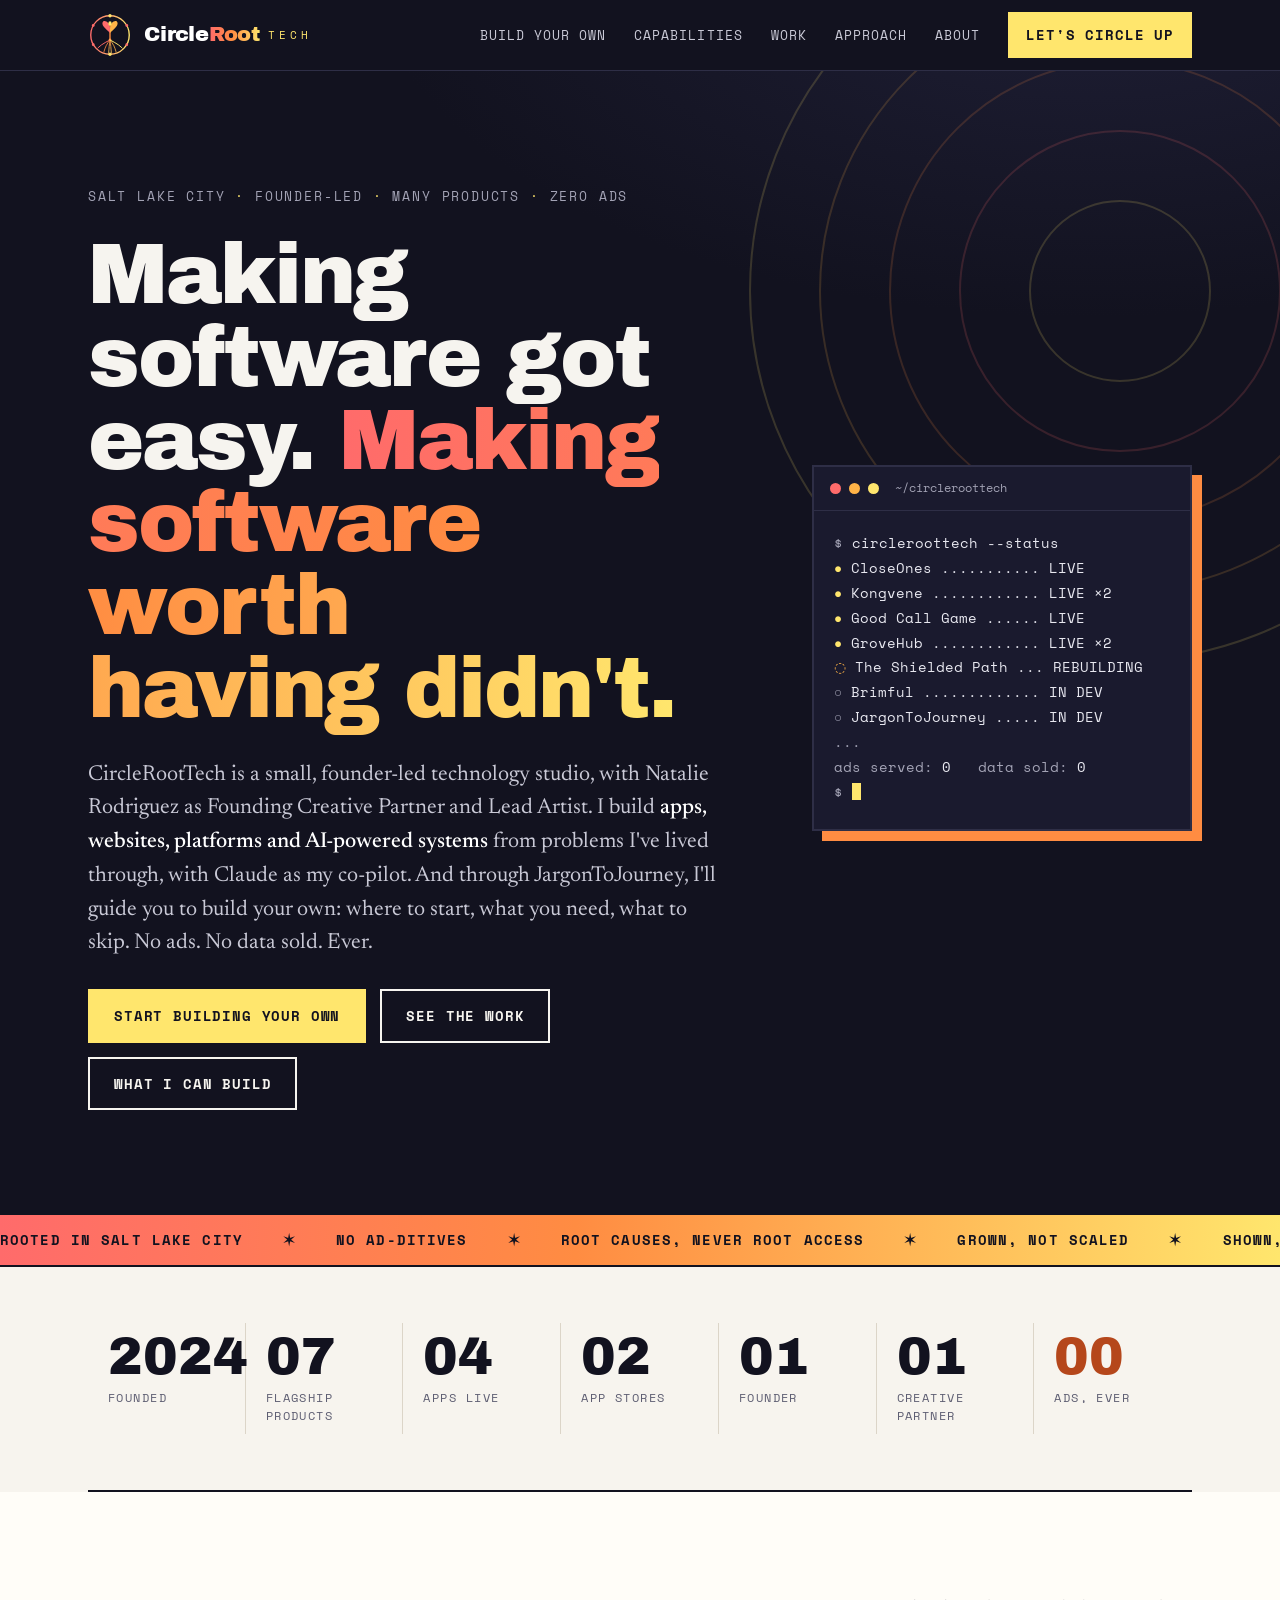
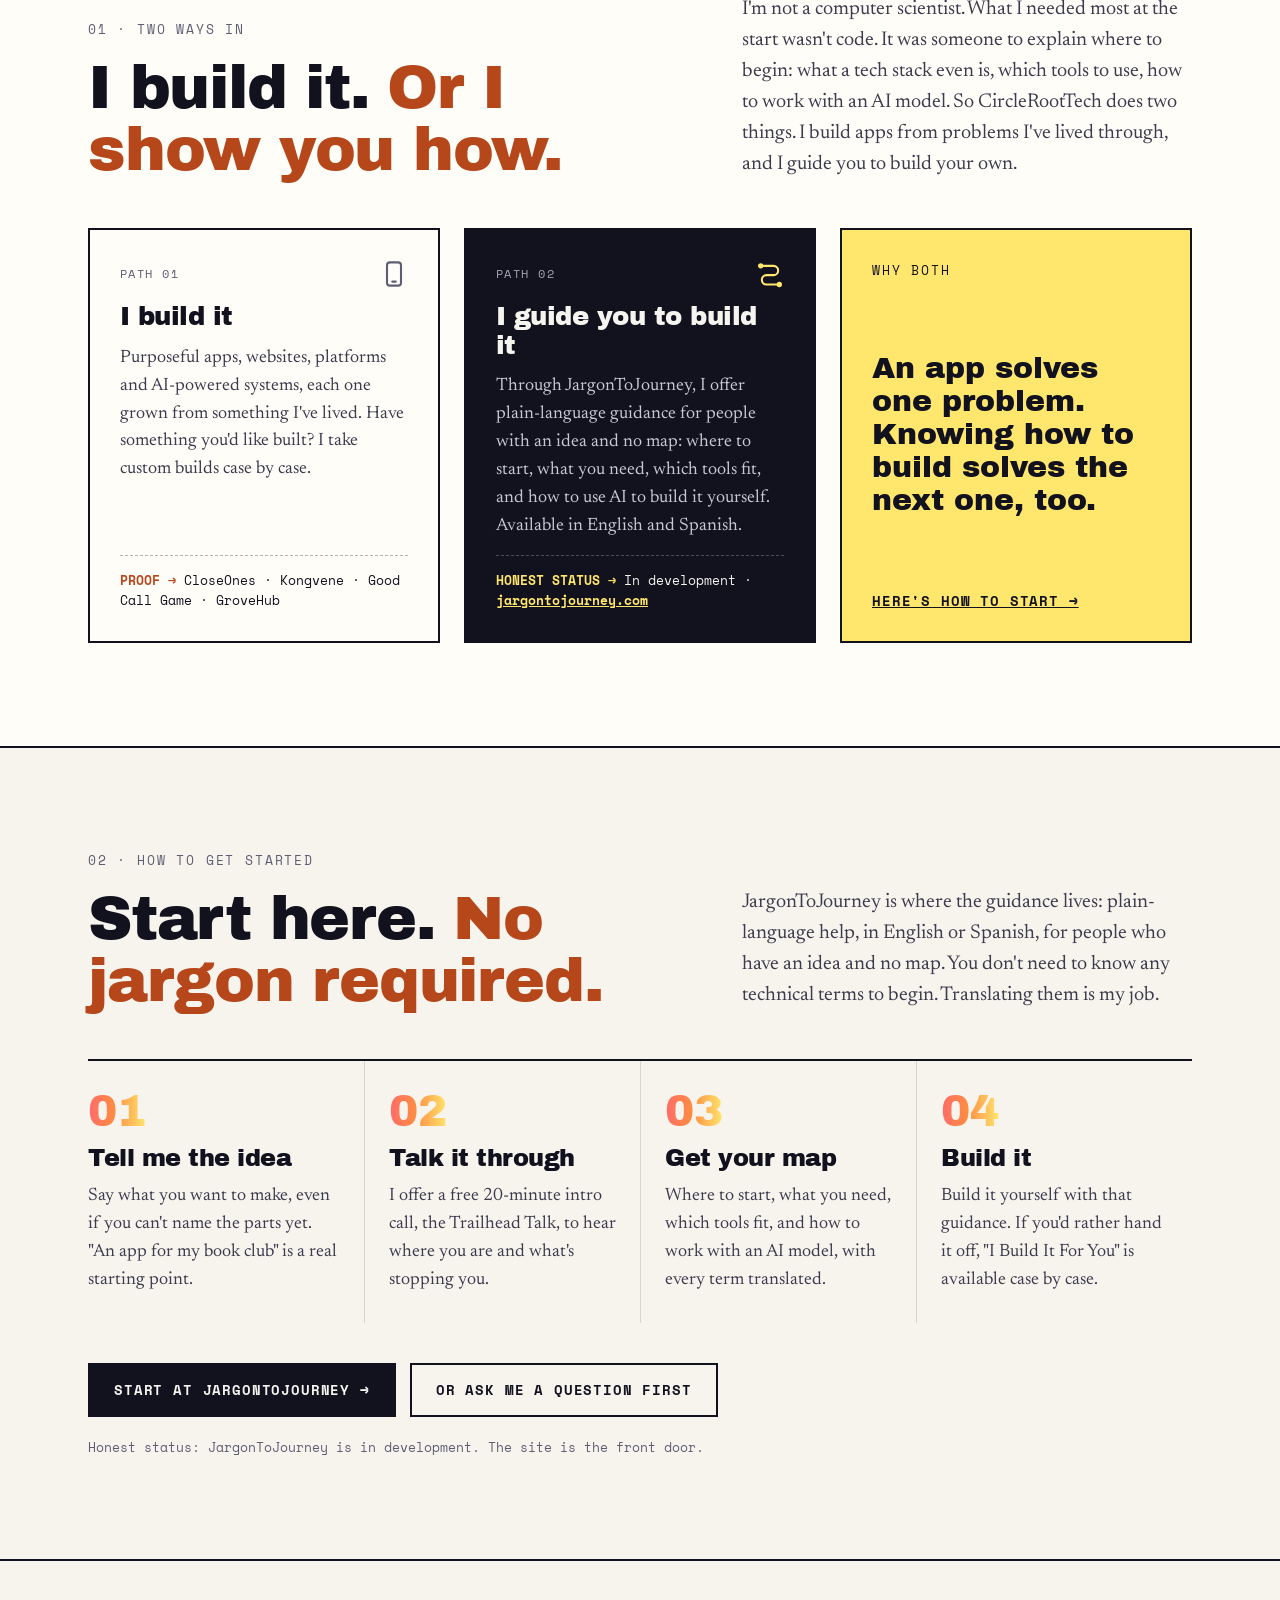
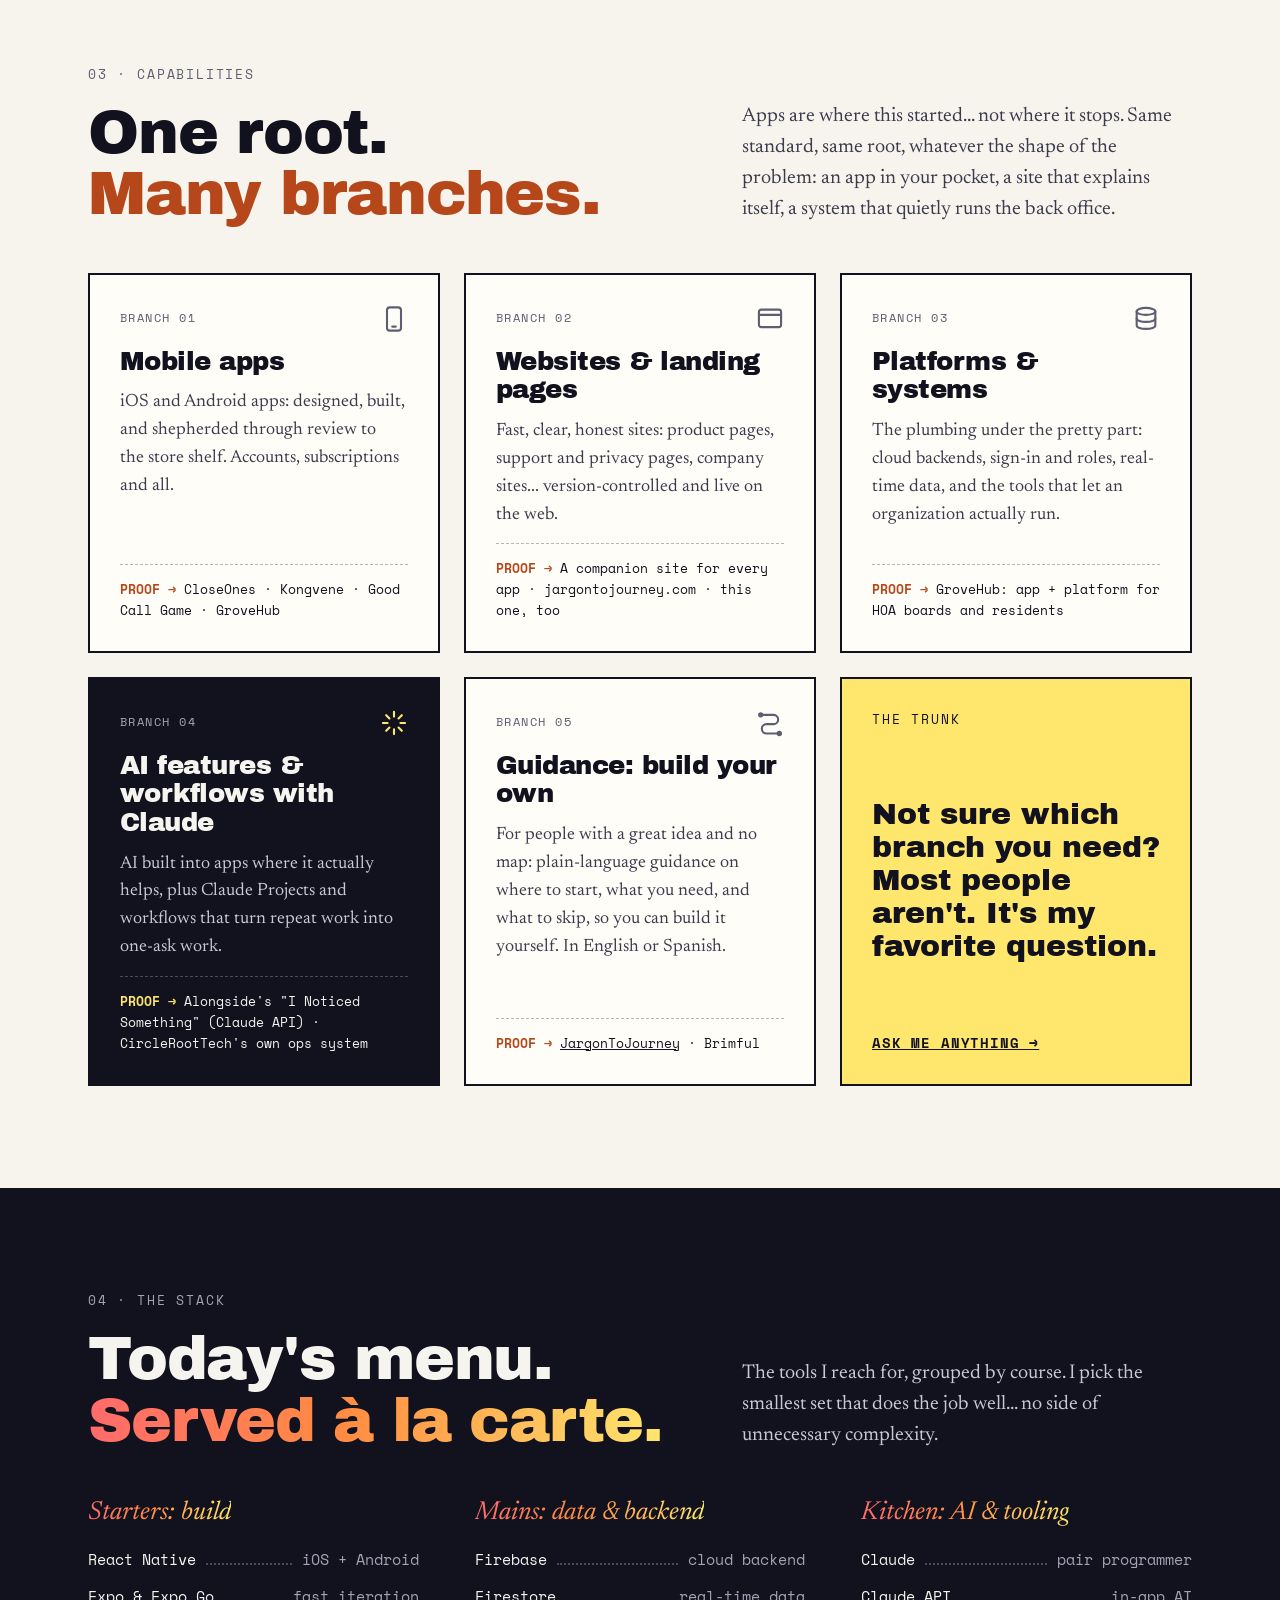
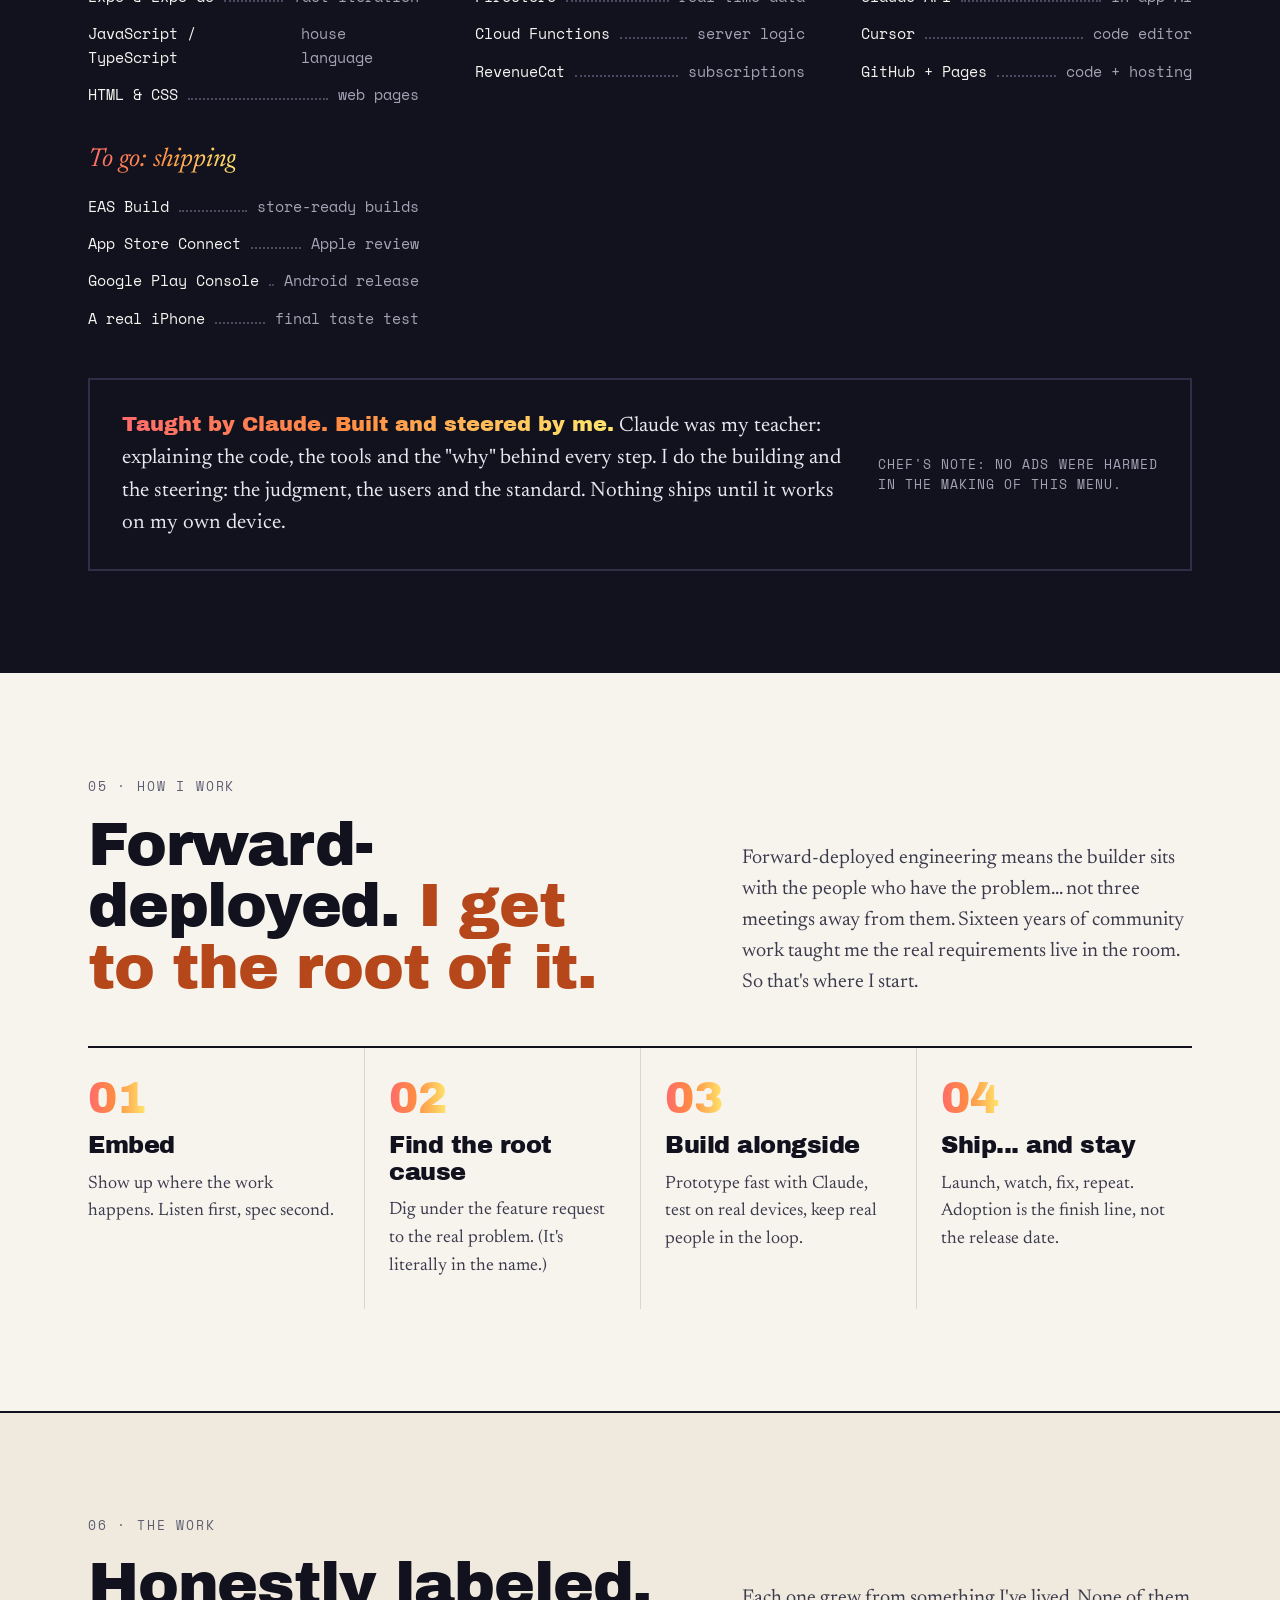
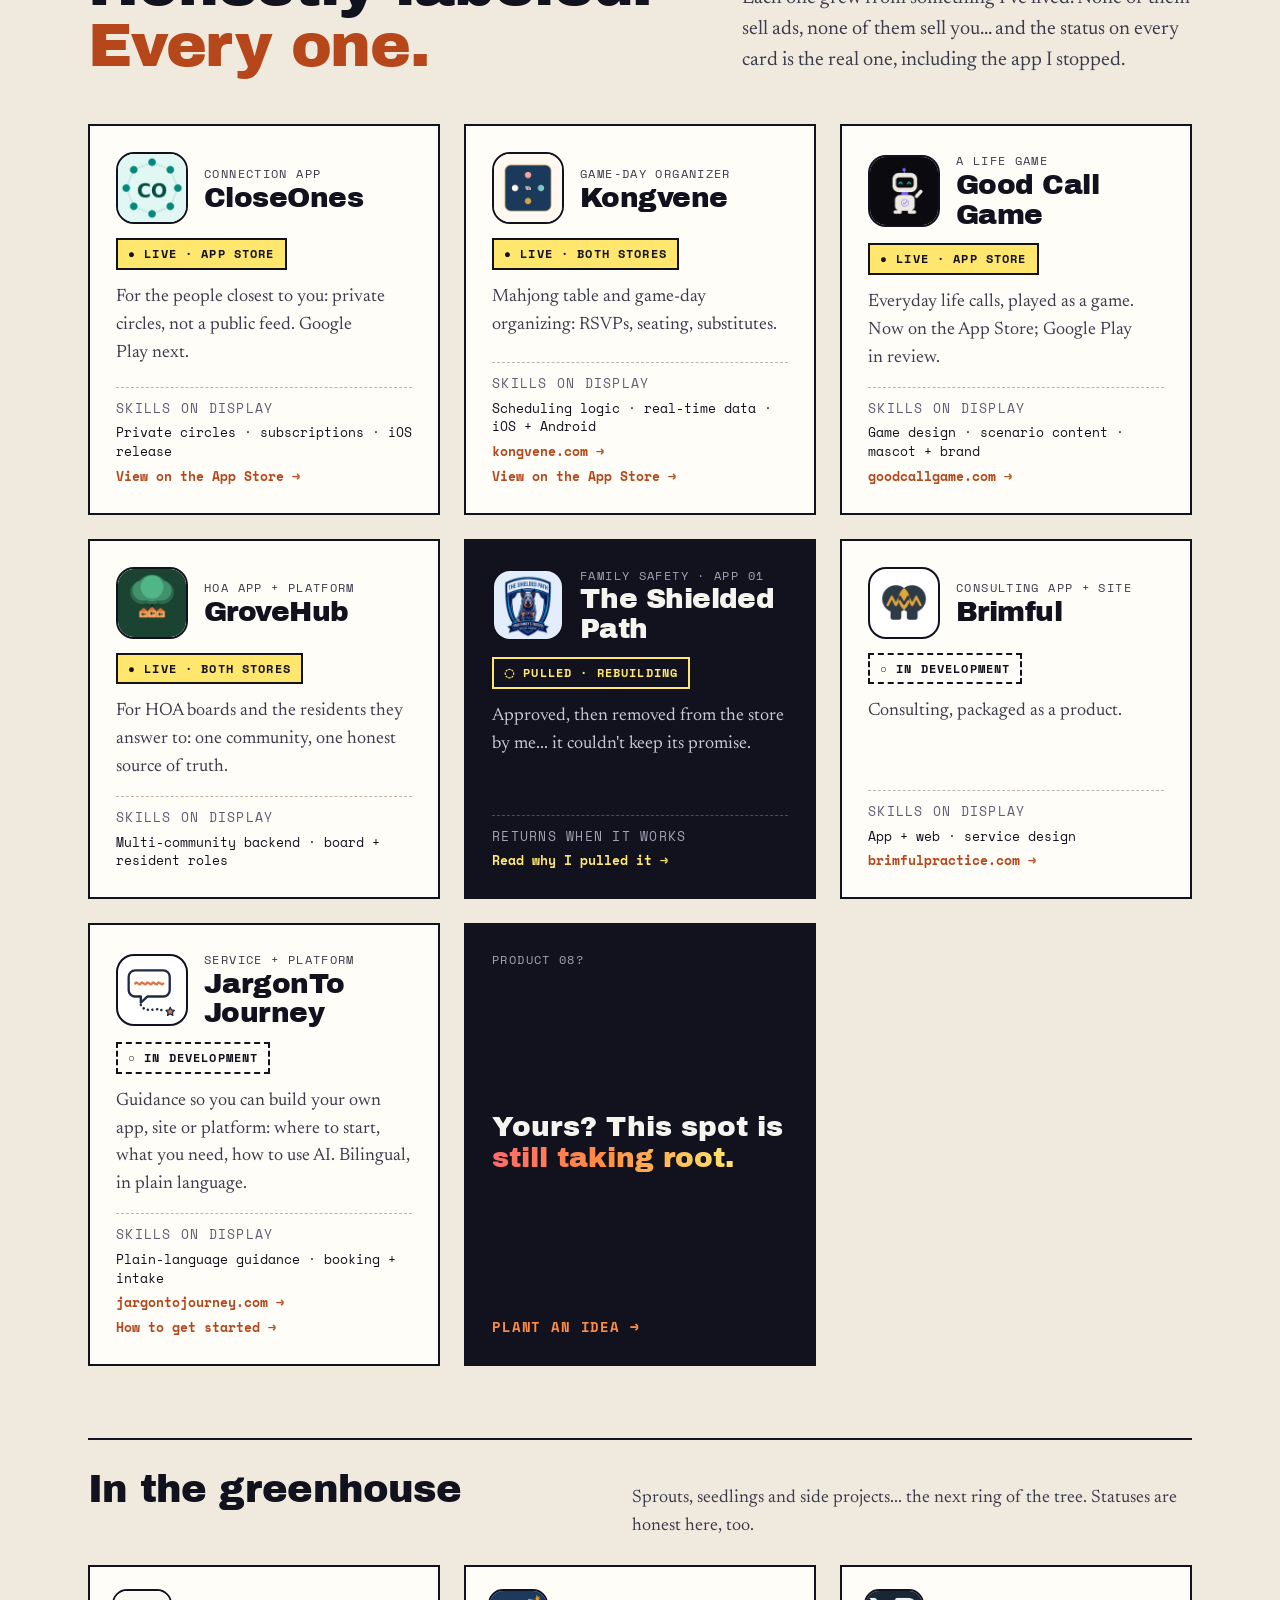
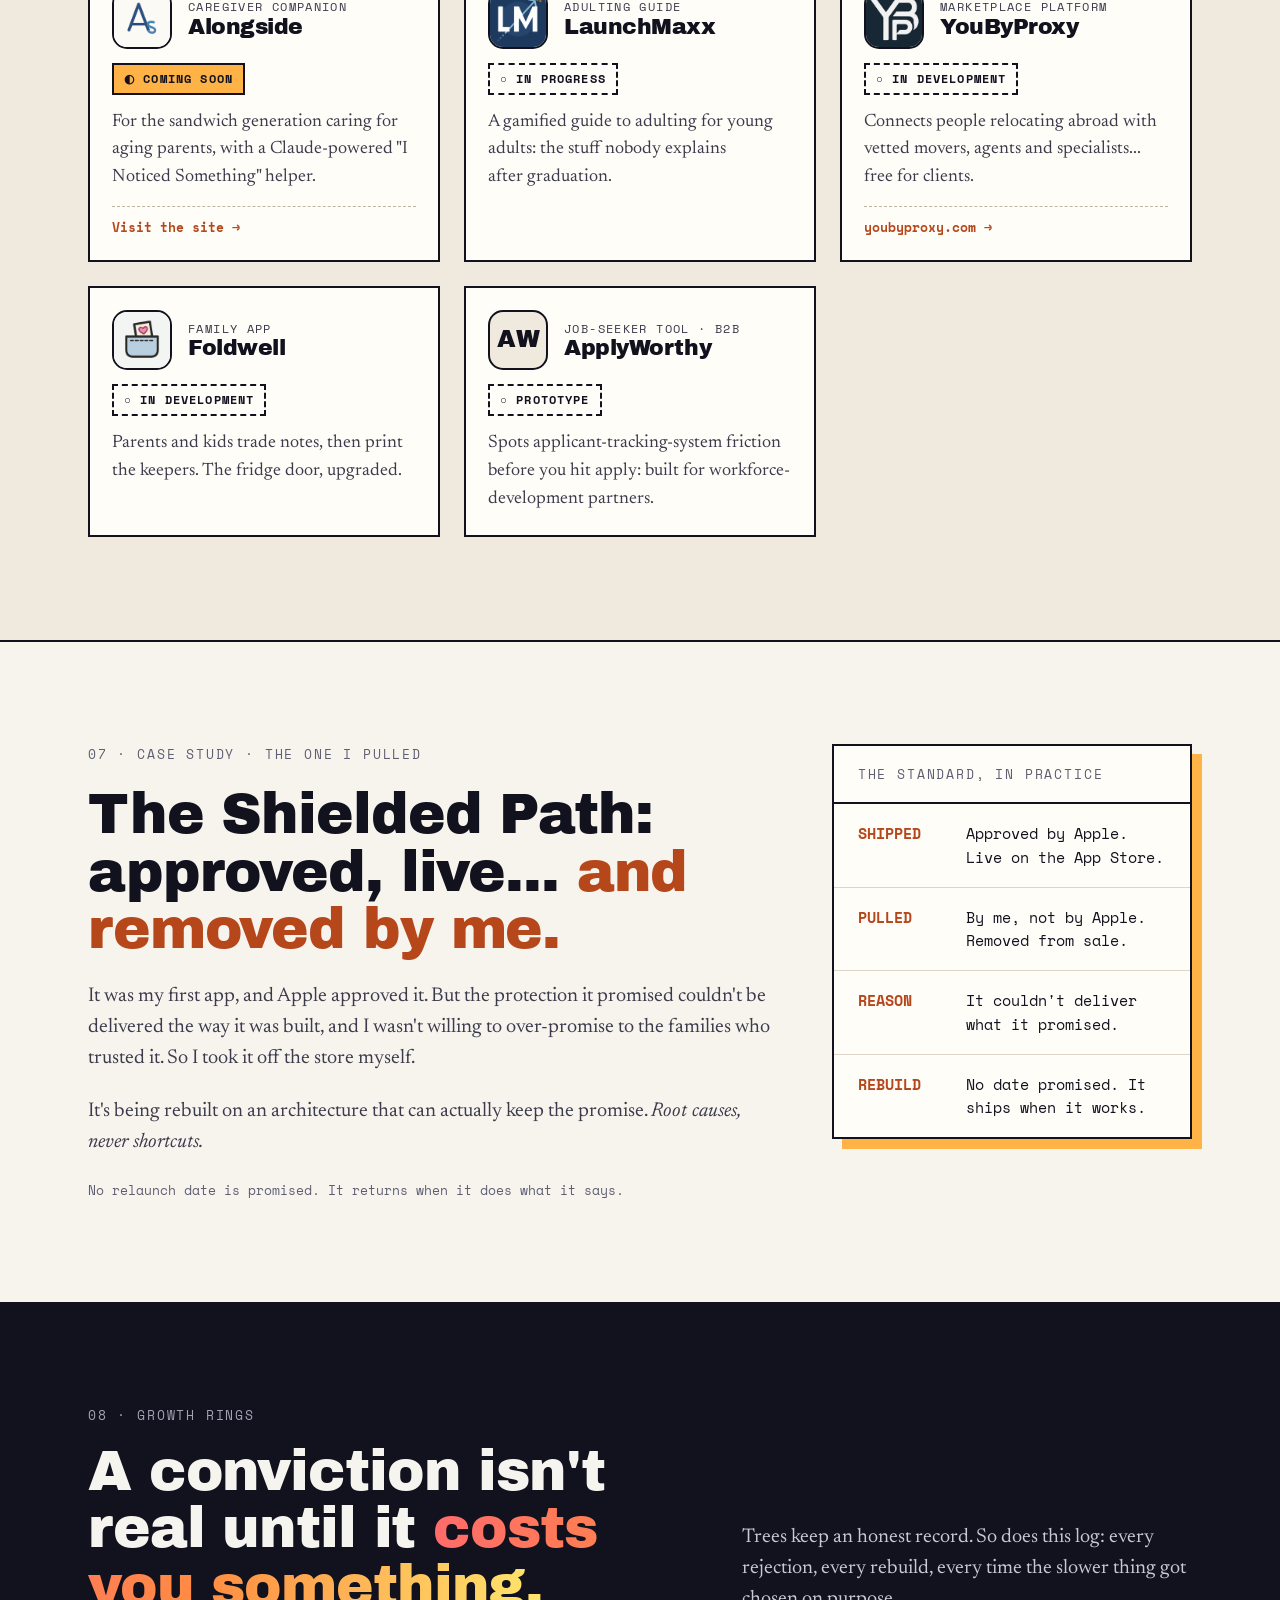
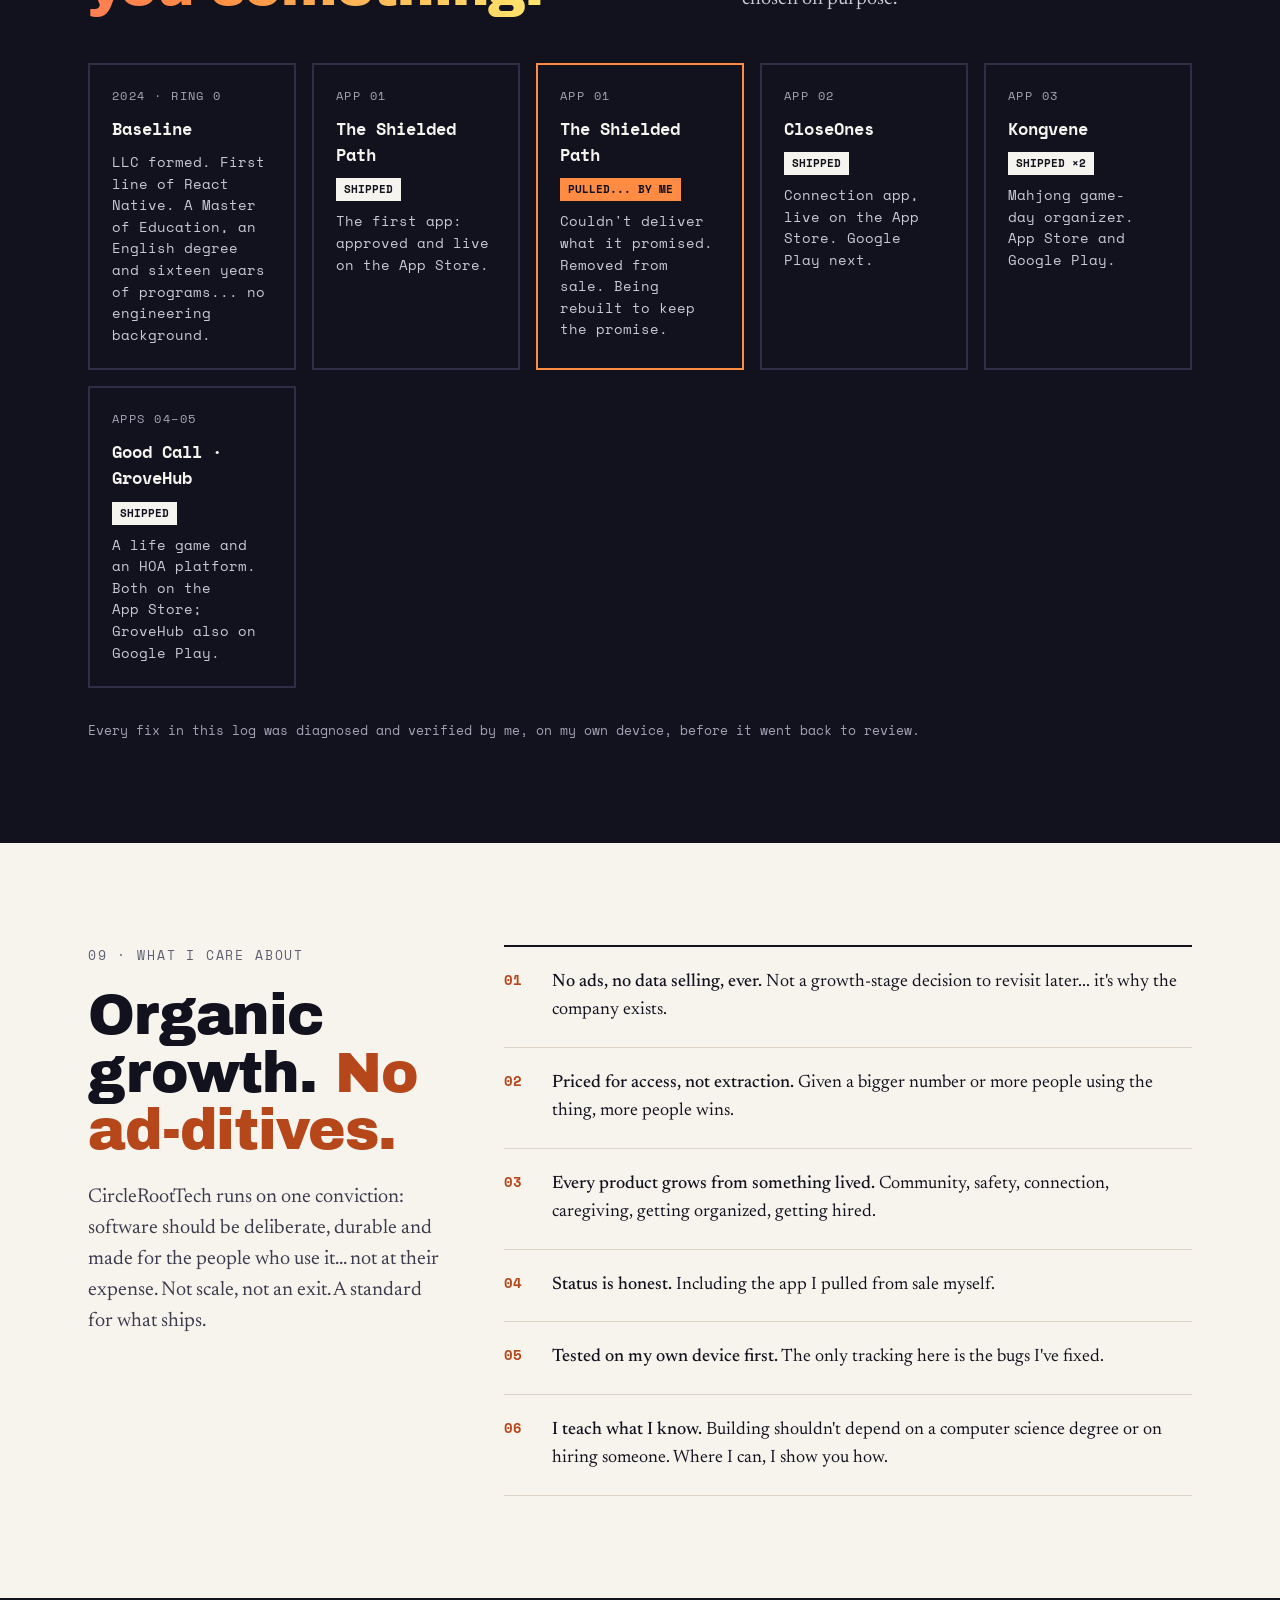
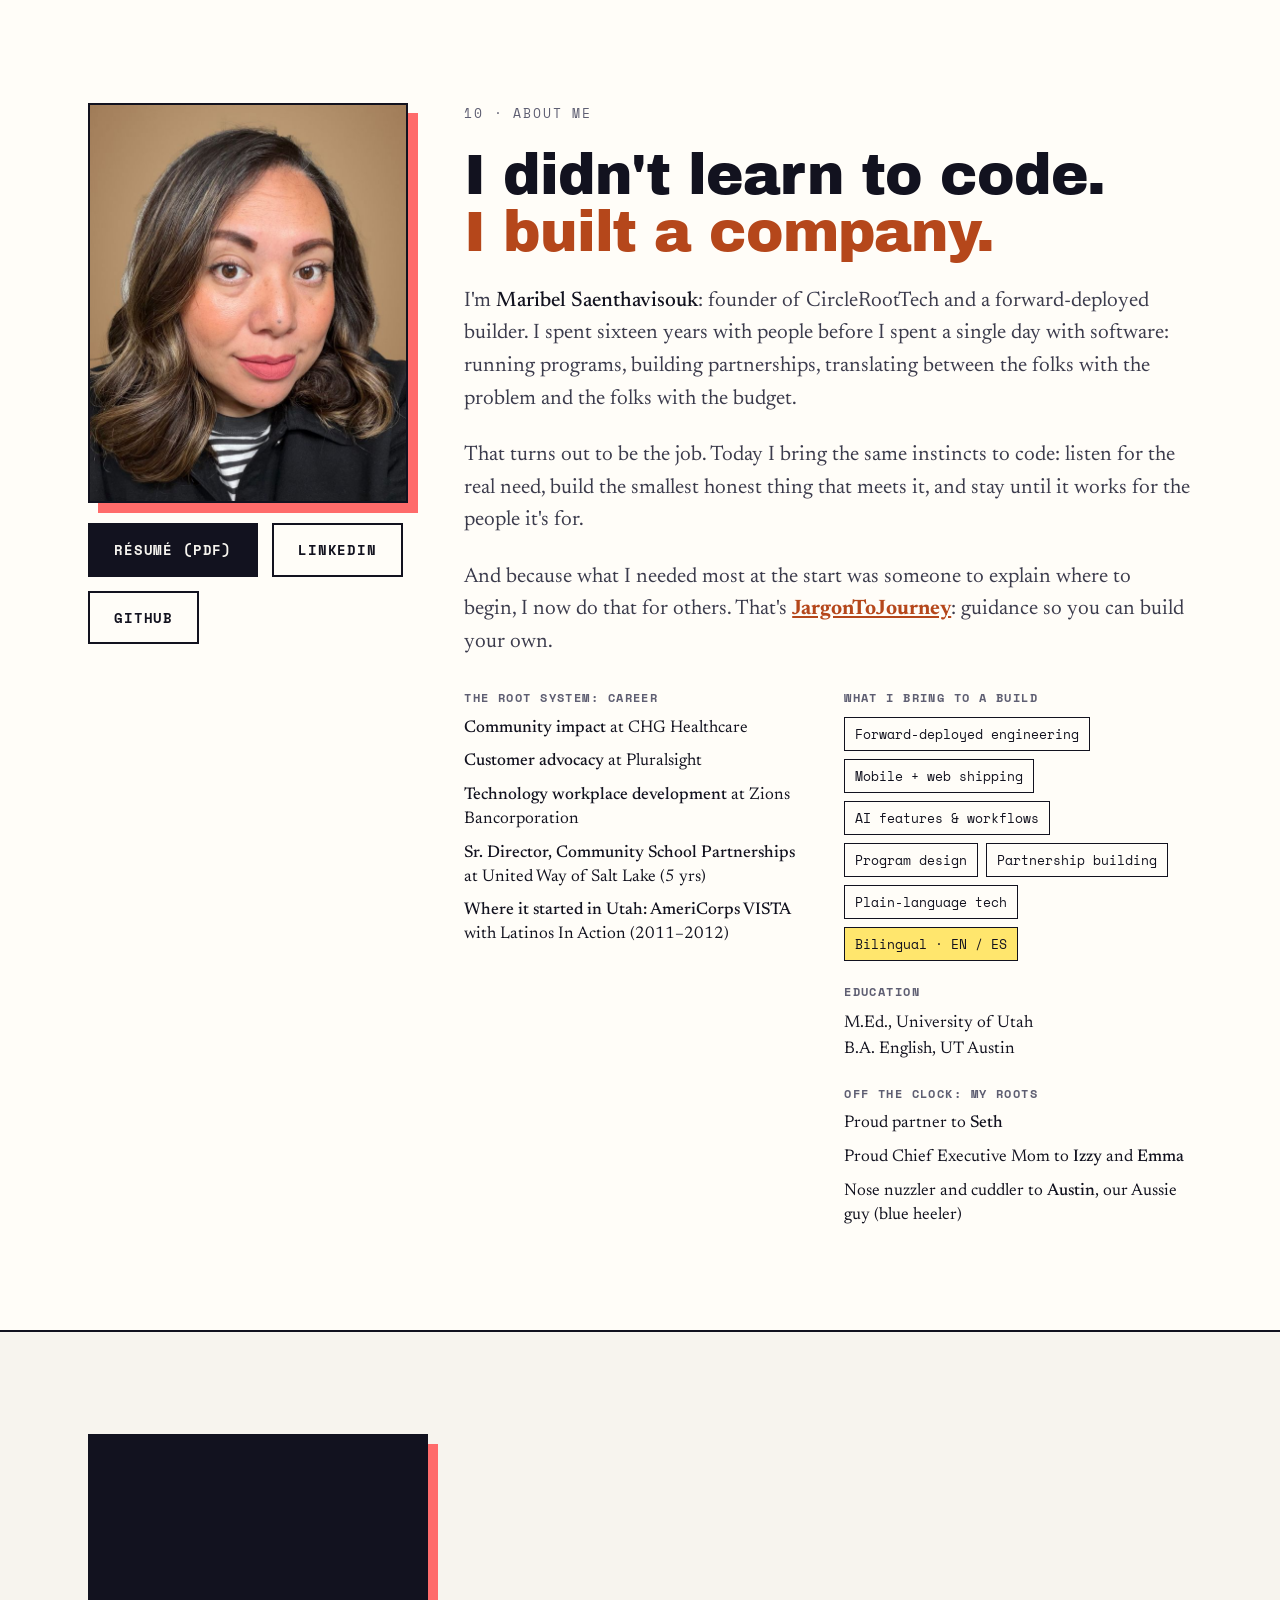
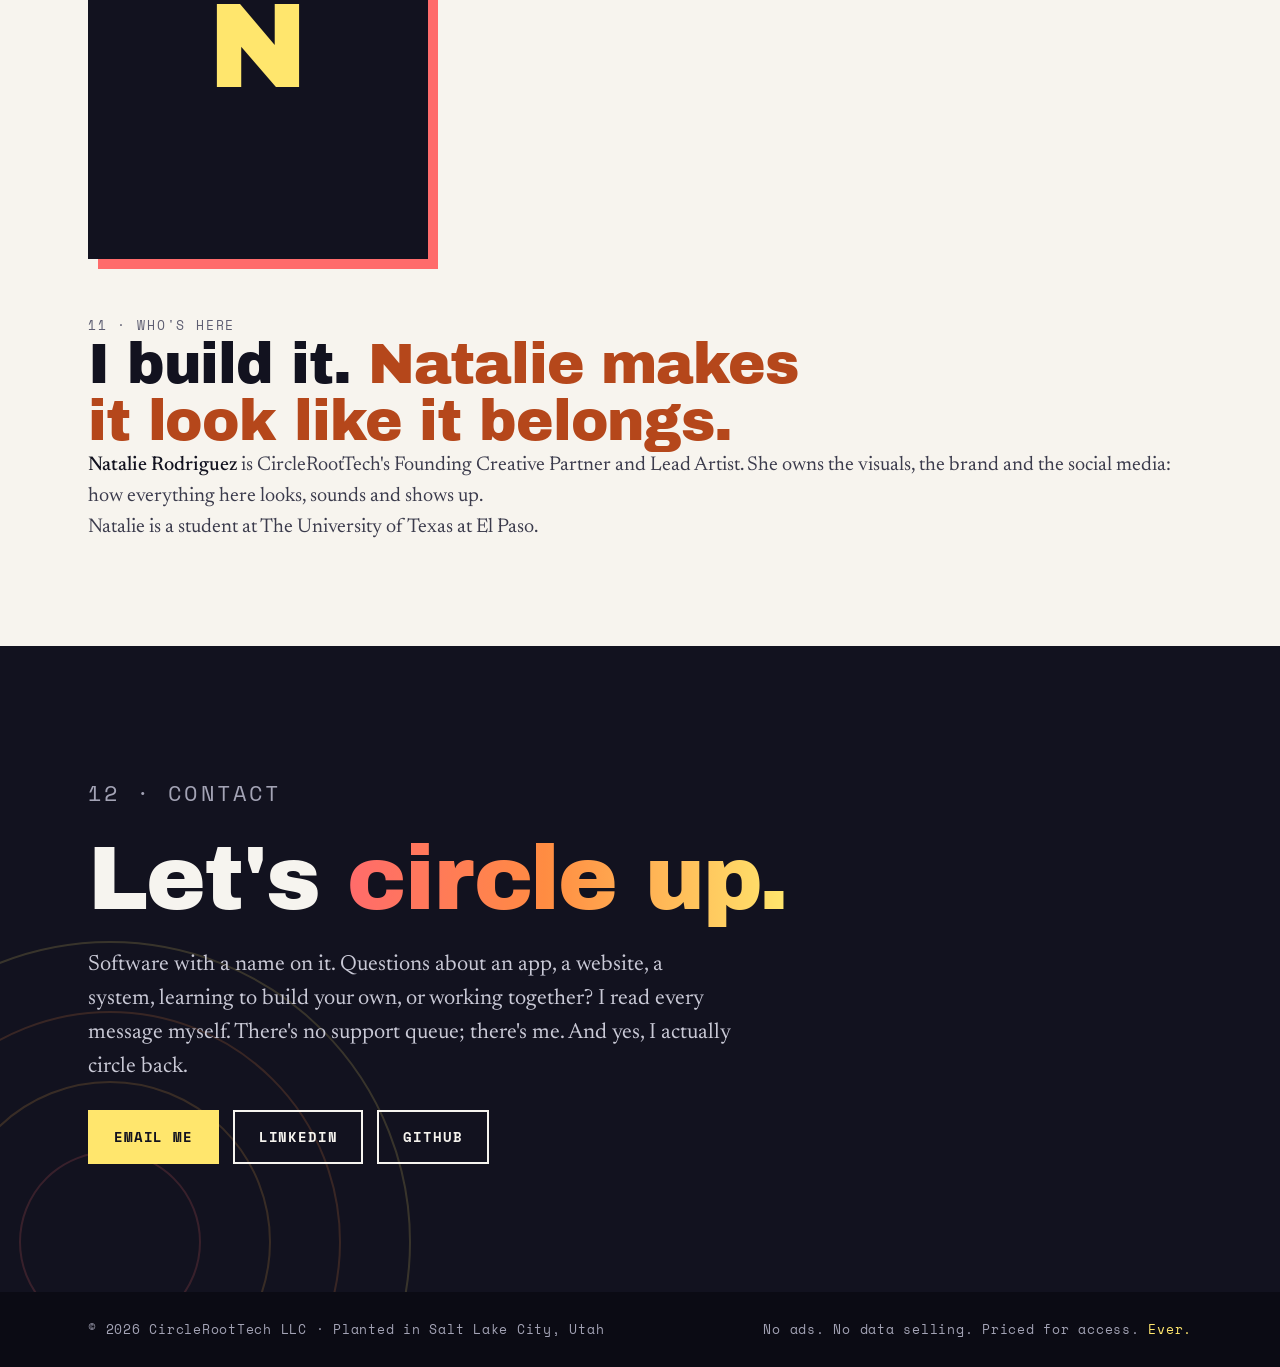
==== commit 5de0ae5f: "Add Natalie's UTEP line (placeholder until her full bio arrives) Co-Authored-By: Claude Sonnet 5.5 <" ====
--- a/index.html
+++ b/index.html
@@ -687,7 +687,8 @@
       <p class="label">11 · Who's here</p>
       <h2 style="font-size:clamp(34px,4.4vw,58px);line-height:1.02">I build it. <span class="ember">Natalie makes it look like it belongs.</span></h2>
       <p style="font-size:20px;color:var(--text-2)"><strong style="color:var(--text);font-weight:500">Natalie Rodriguez</strong> is CircleRootTech's Founding Creative Partner and Lead Artist. She owns the visuals, the brand and the social media: how everything here looks, sounds and shows up.</p>
-      <!-- TODO: paste Natalie's bio here -->    </div>
+      <p style="font-size:20px;color:var(--text-2)">Natalie is a student at The University of Texas at El Paso.</p>
+      <!-- TODO: replace the line above with Natalie's full bio when it arrives -->    </div>
   </div>
 </section>
 
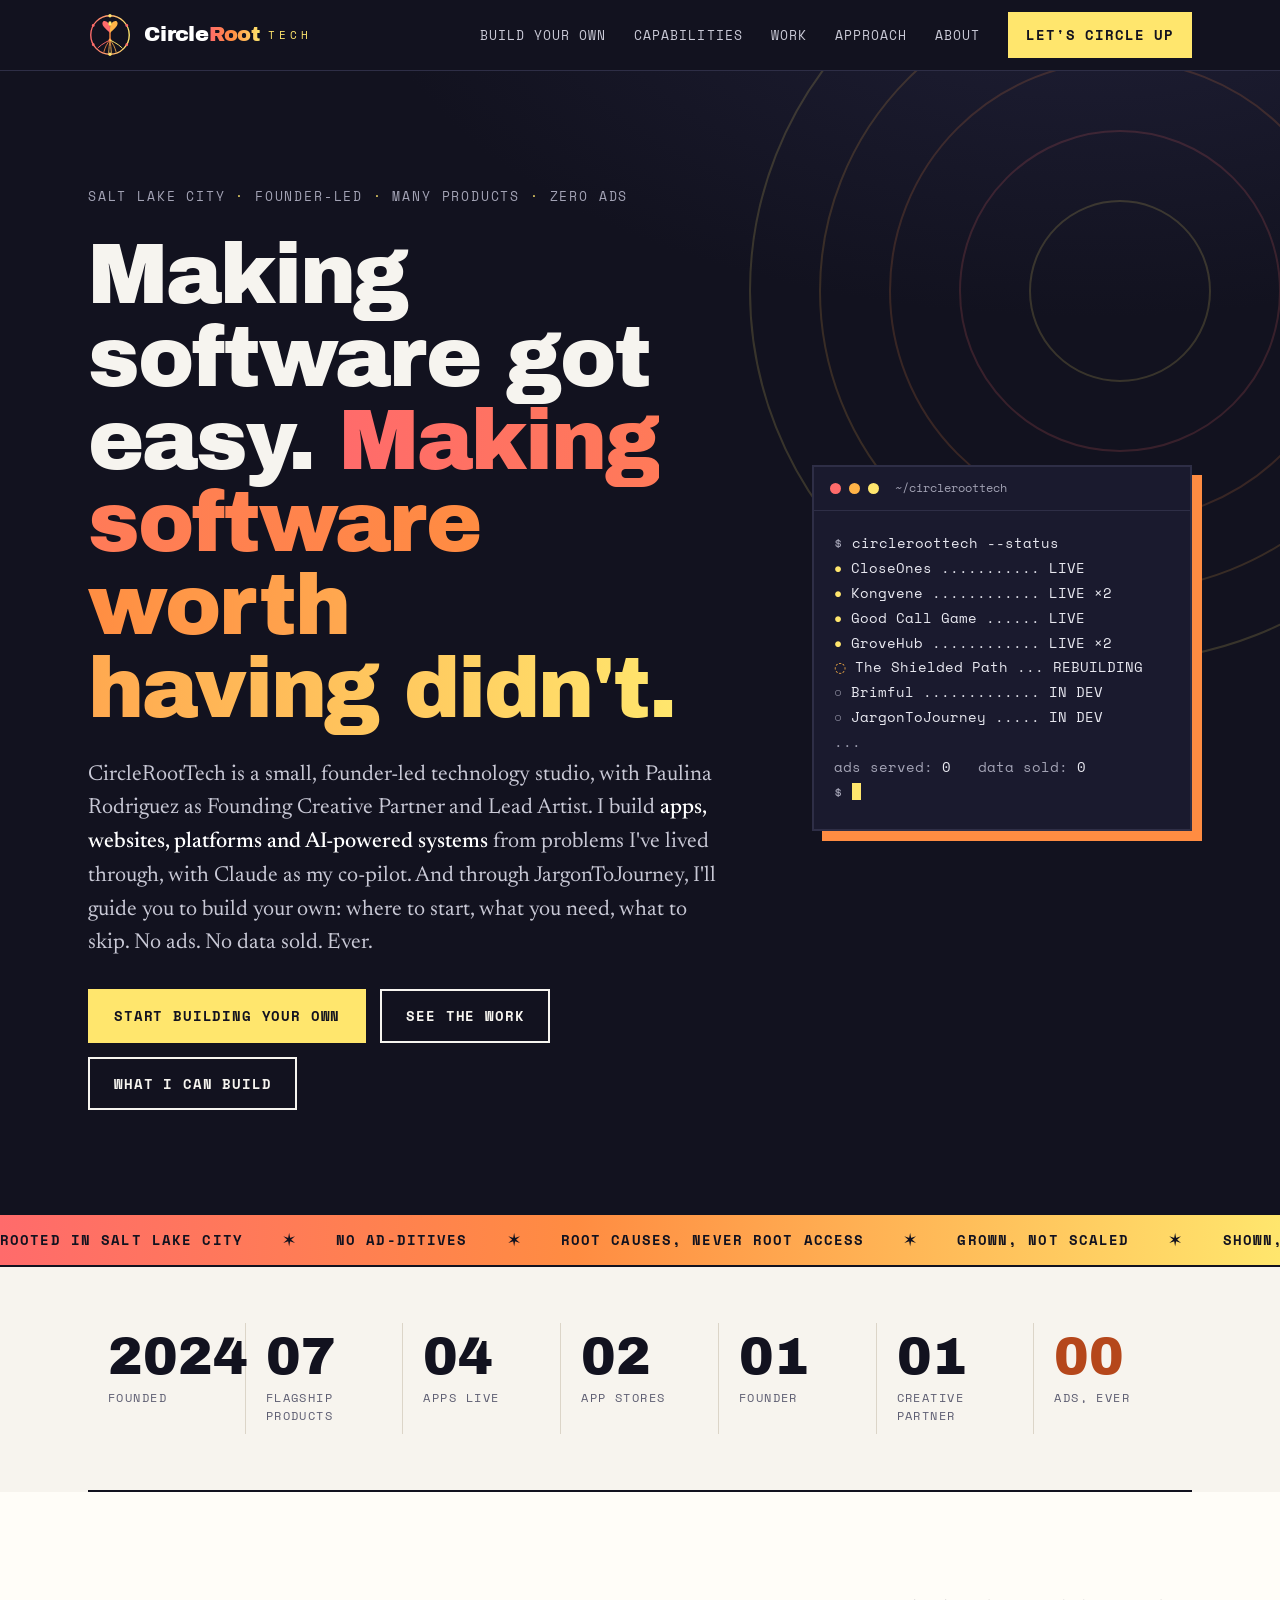
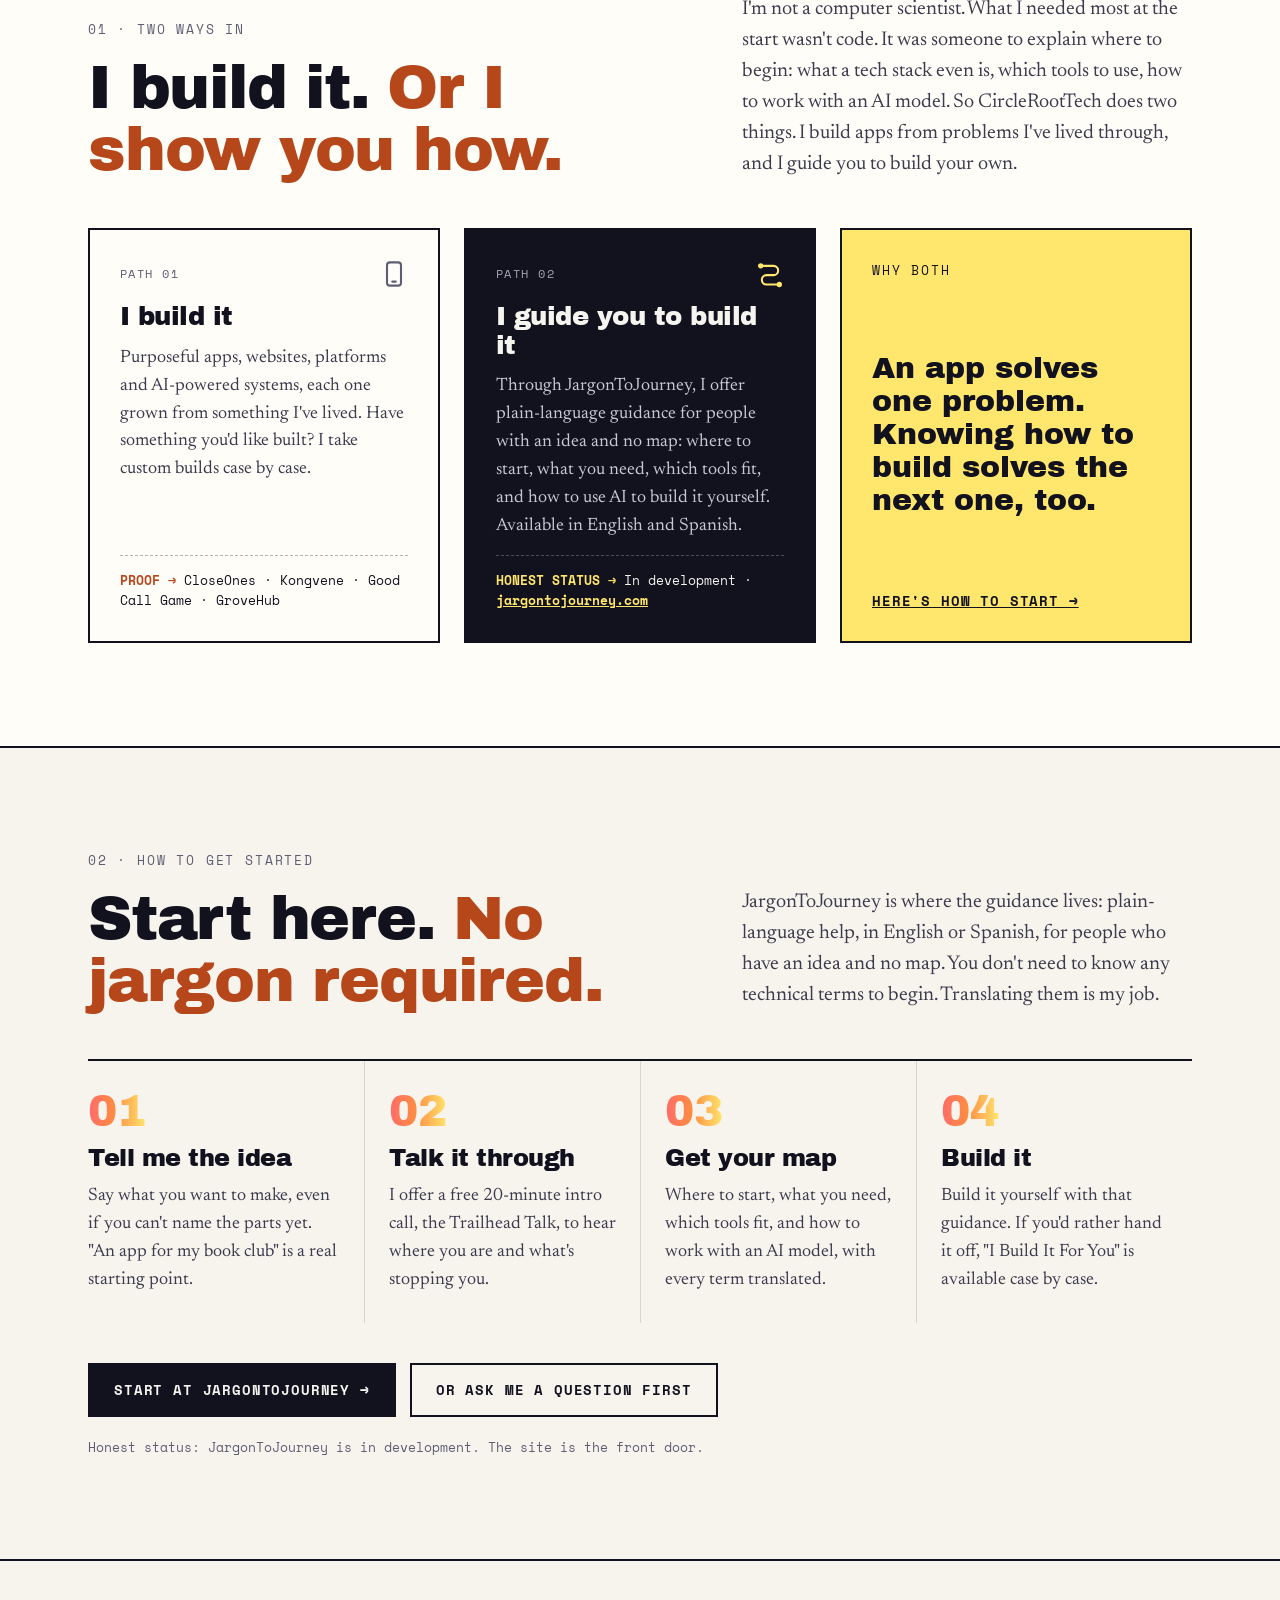
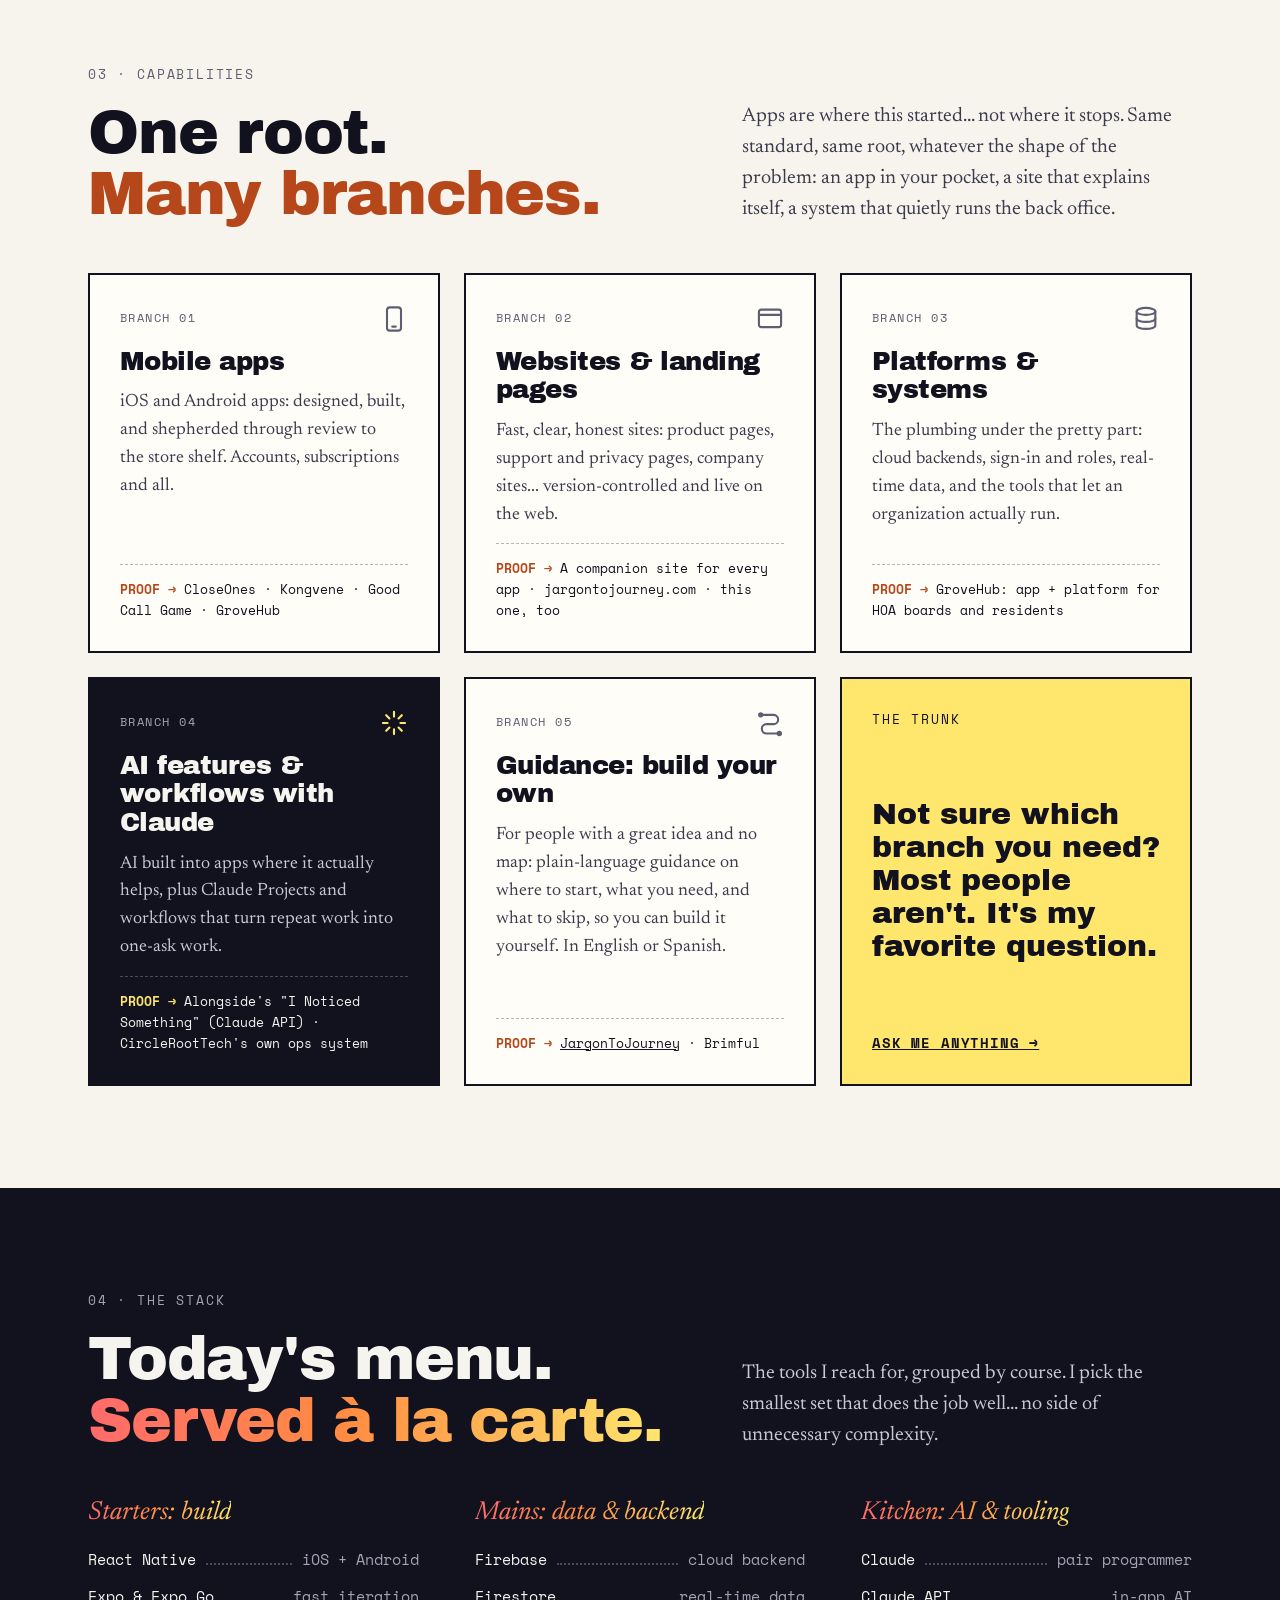
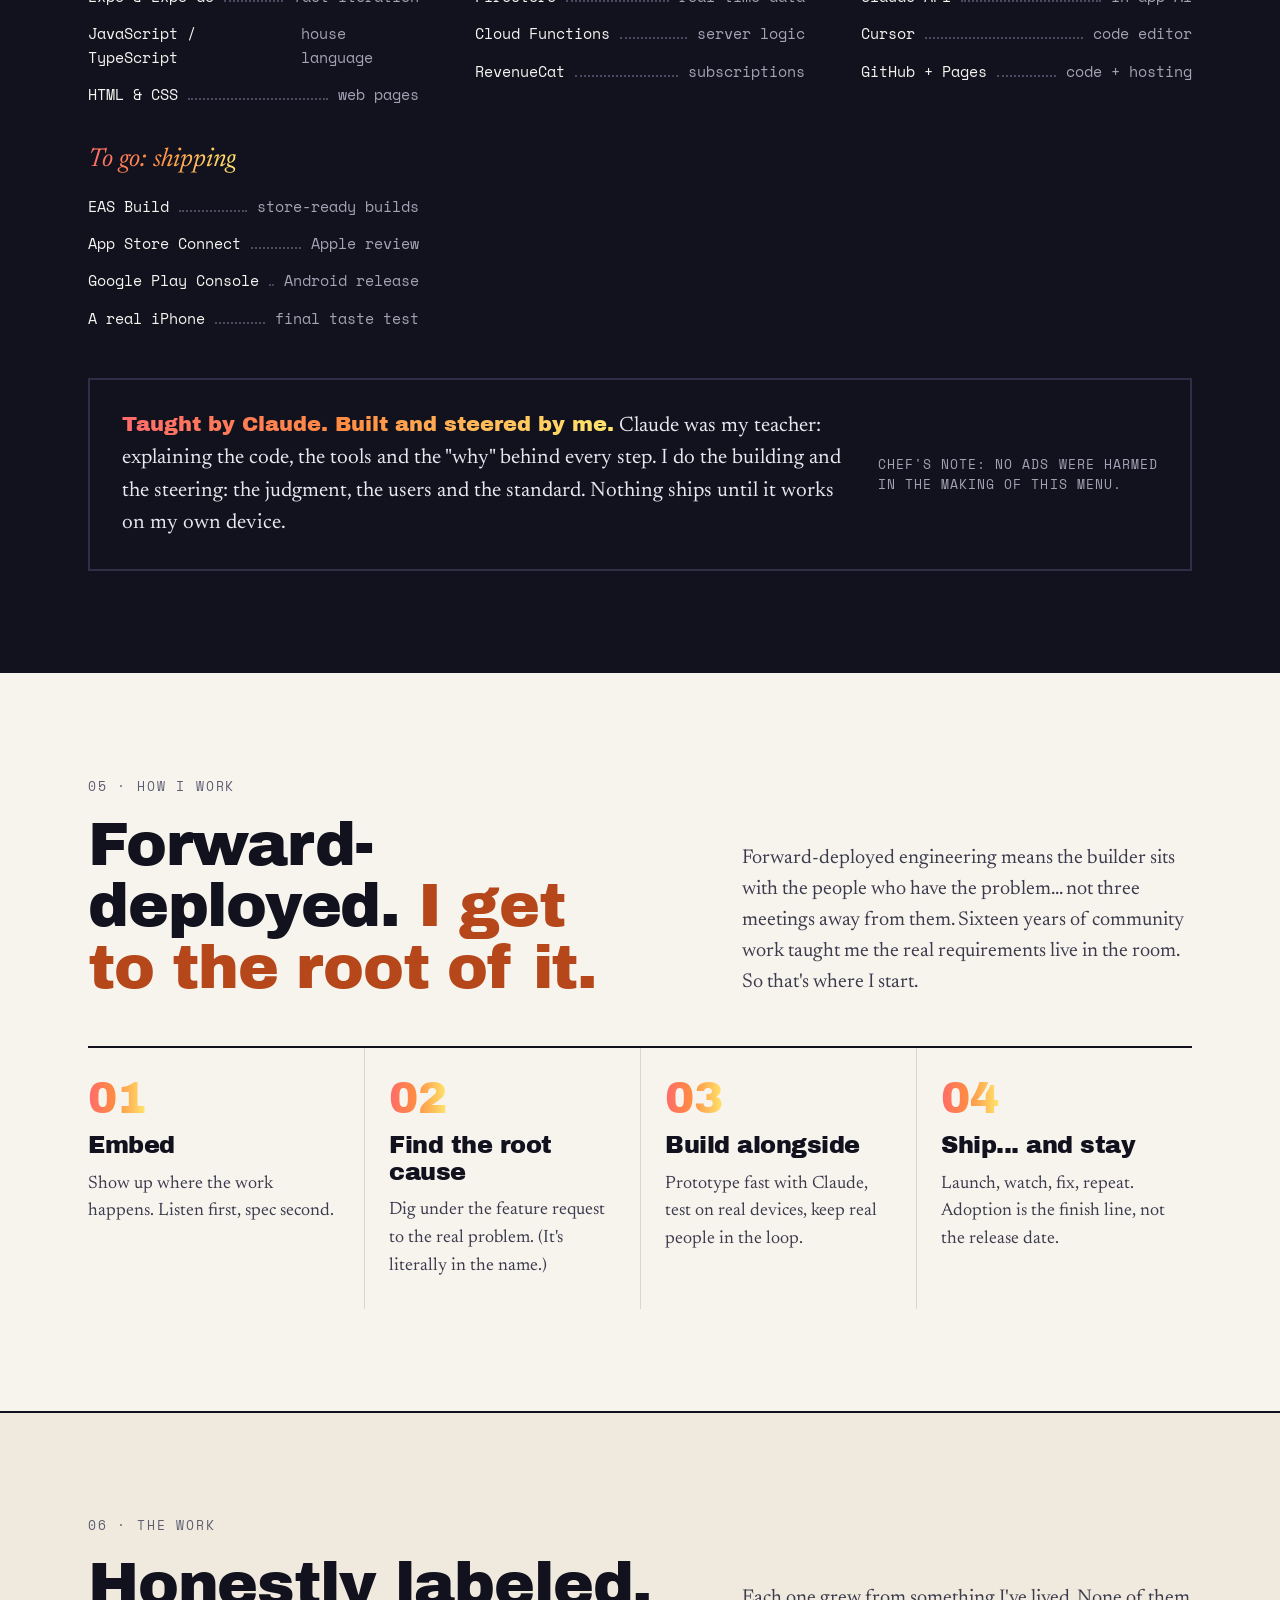
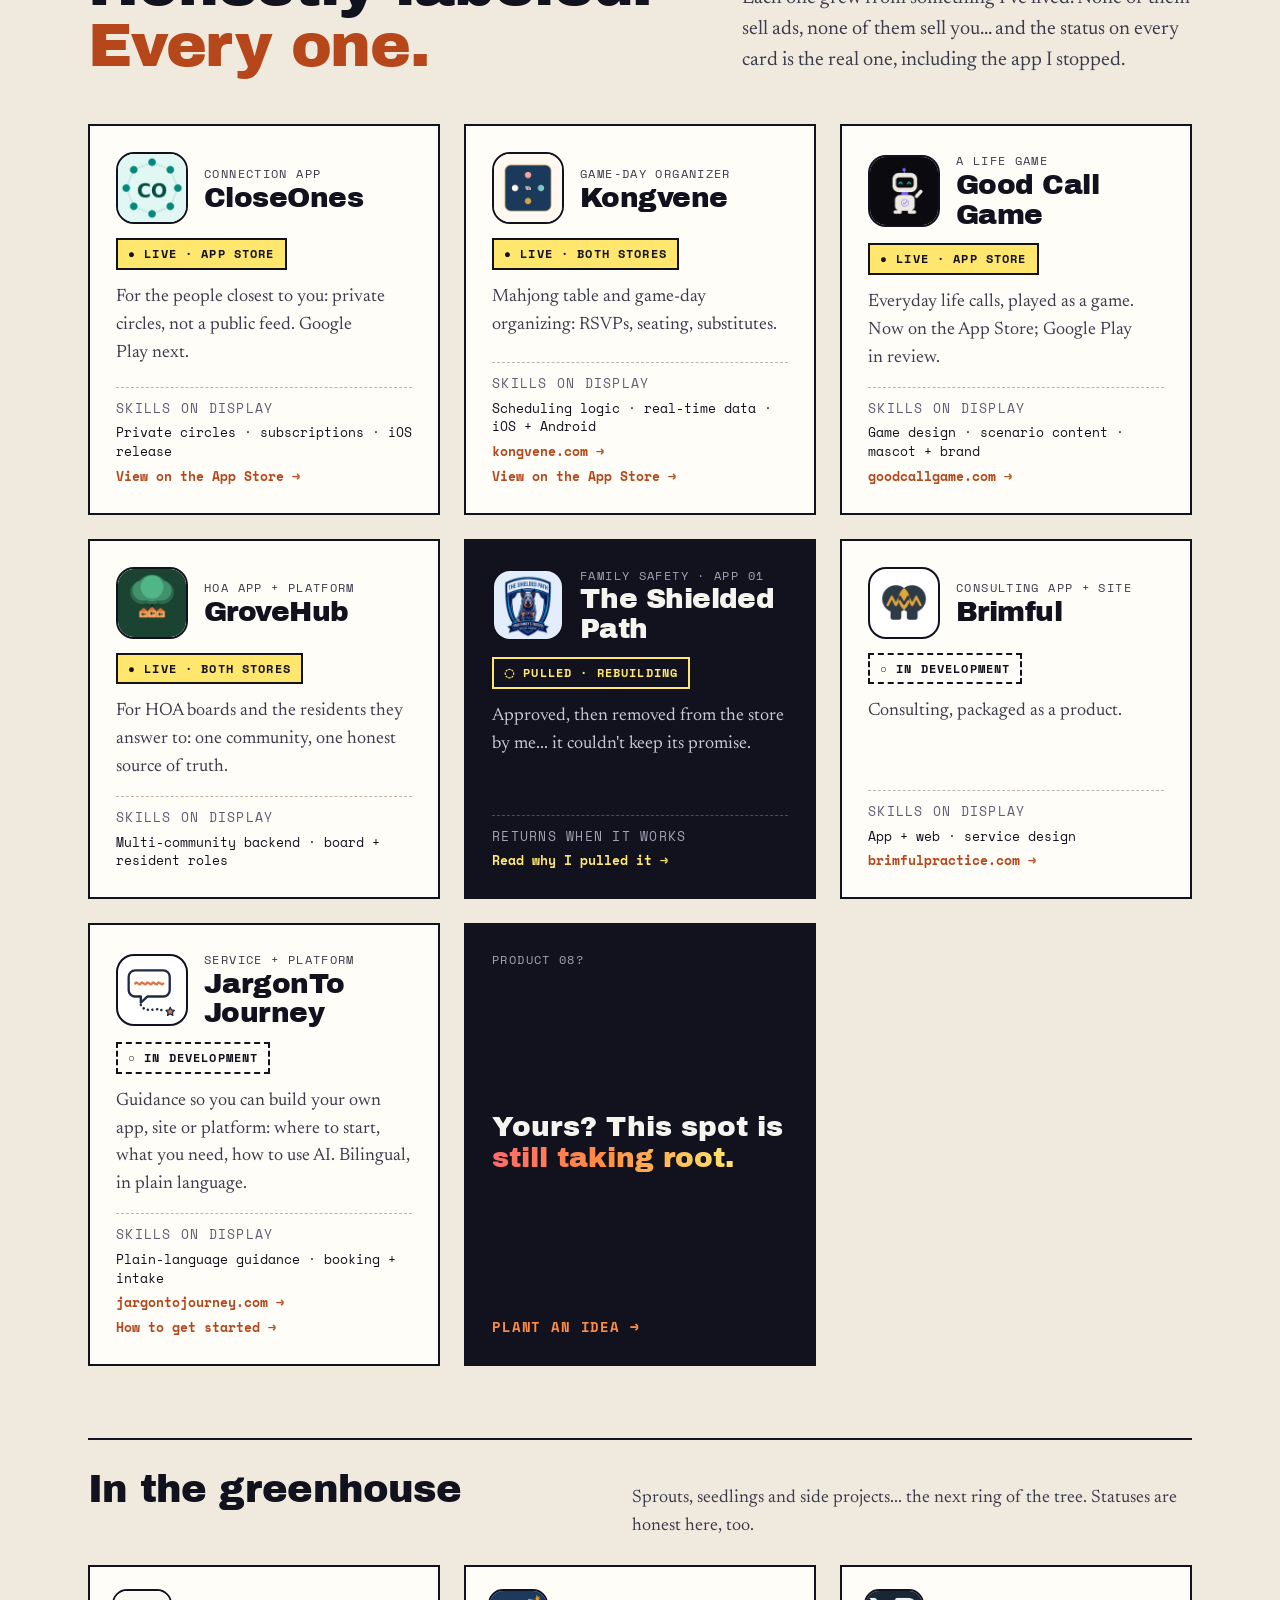
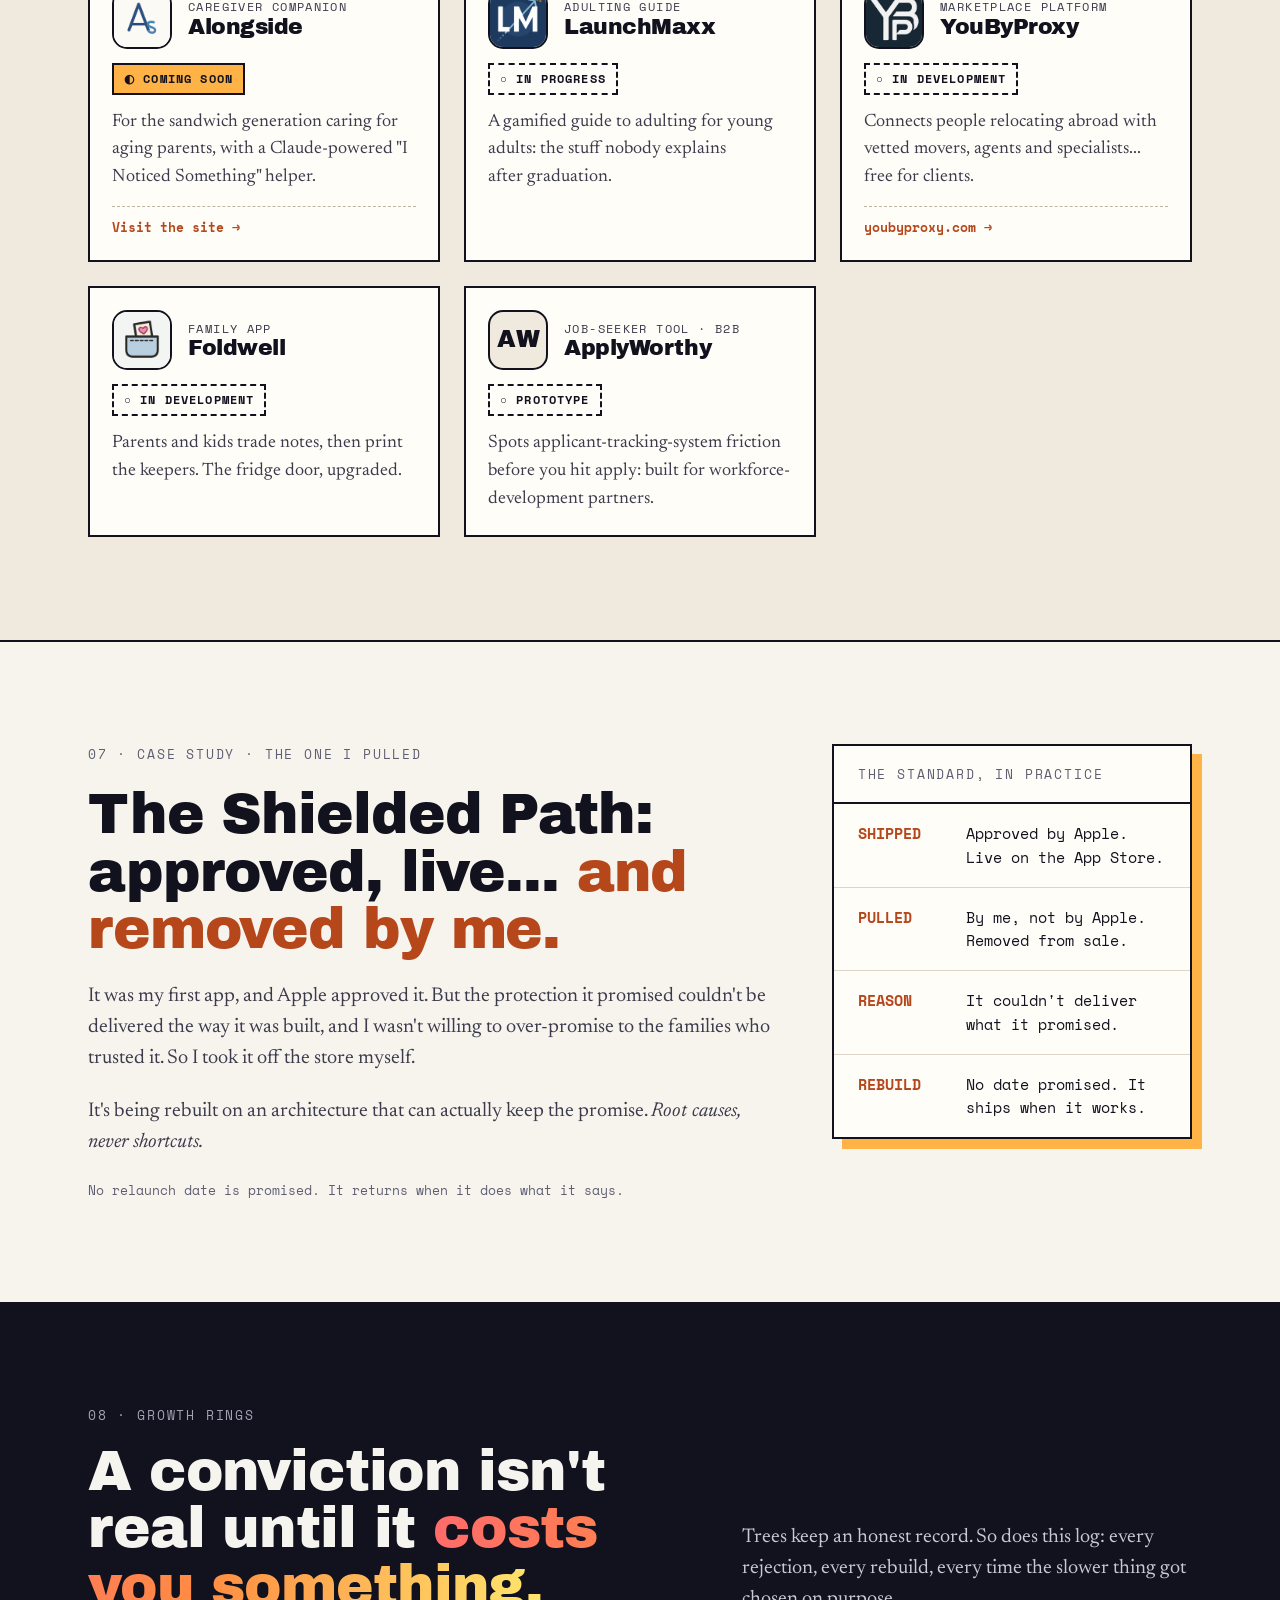
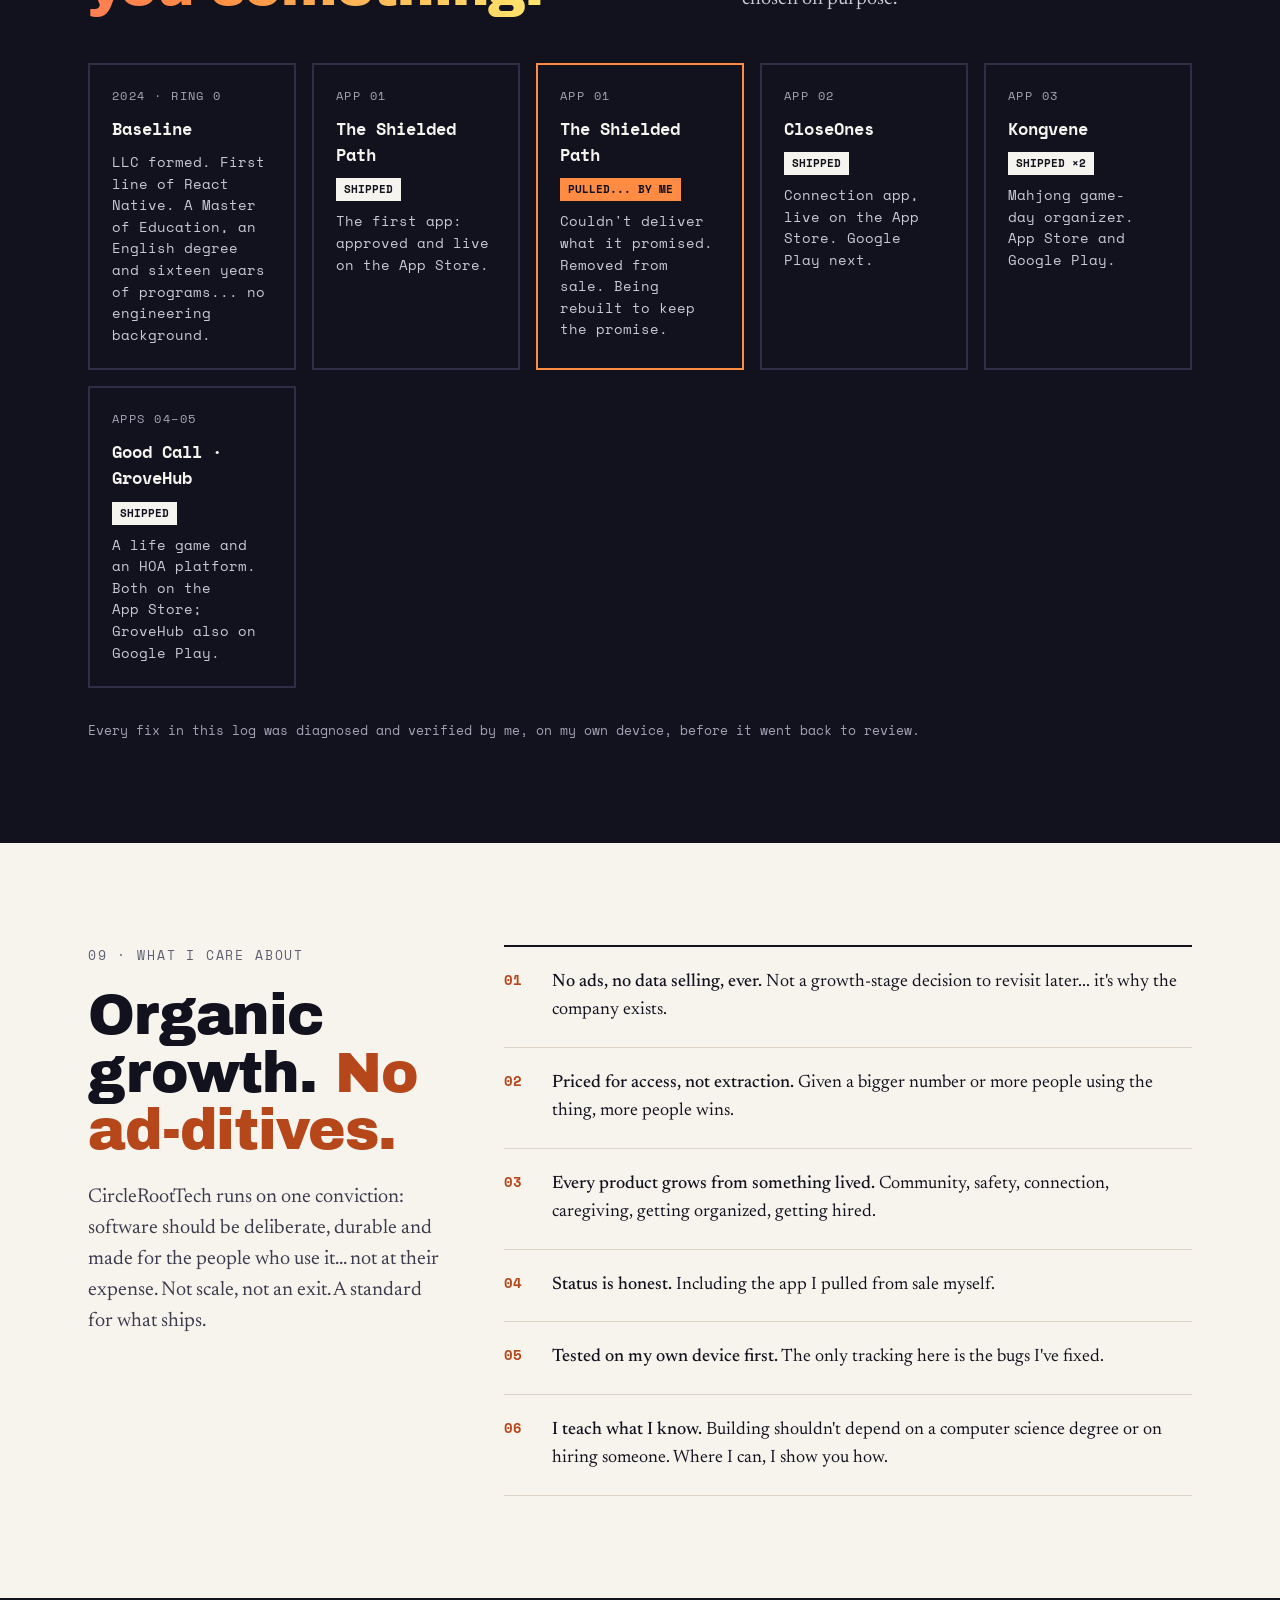
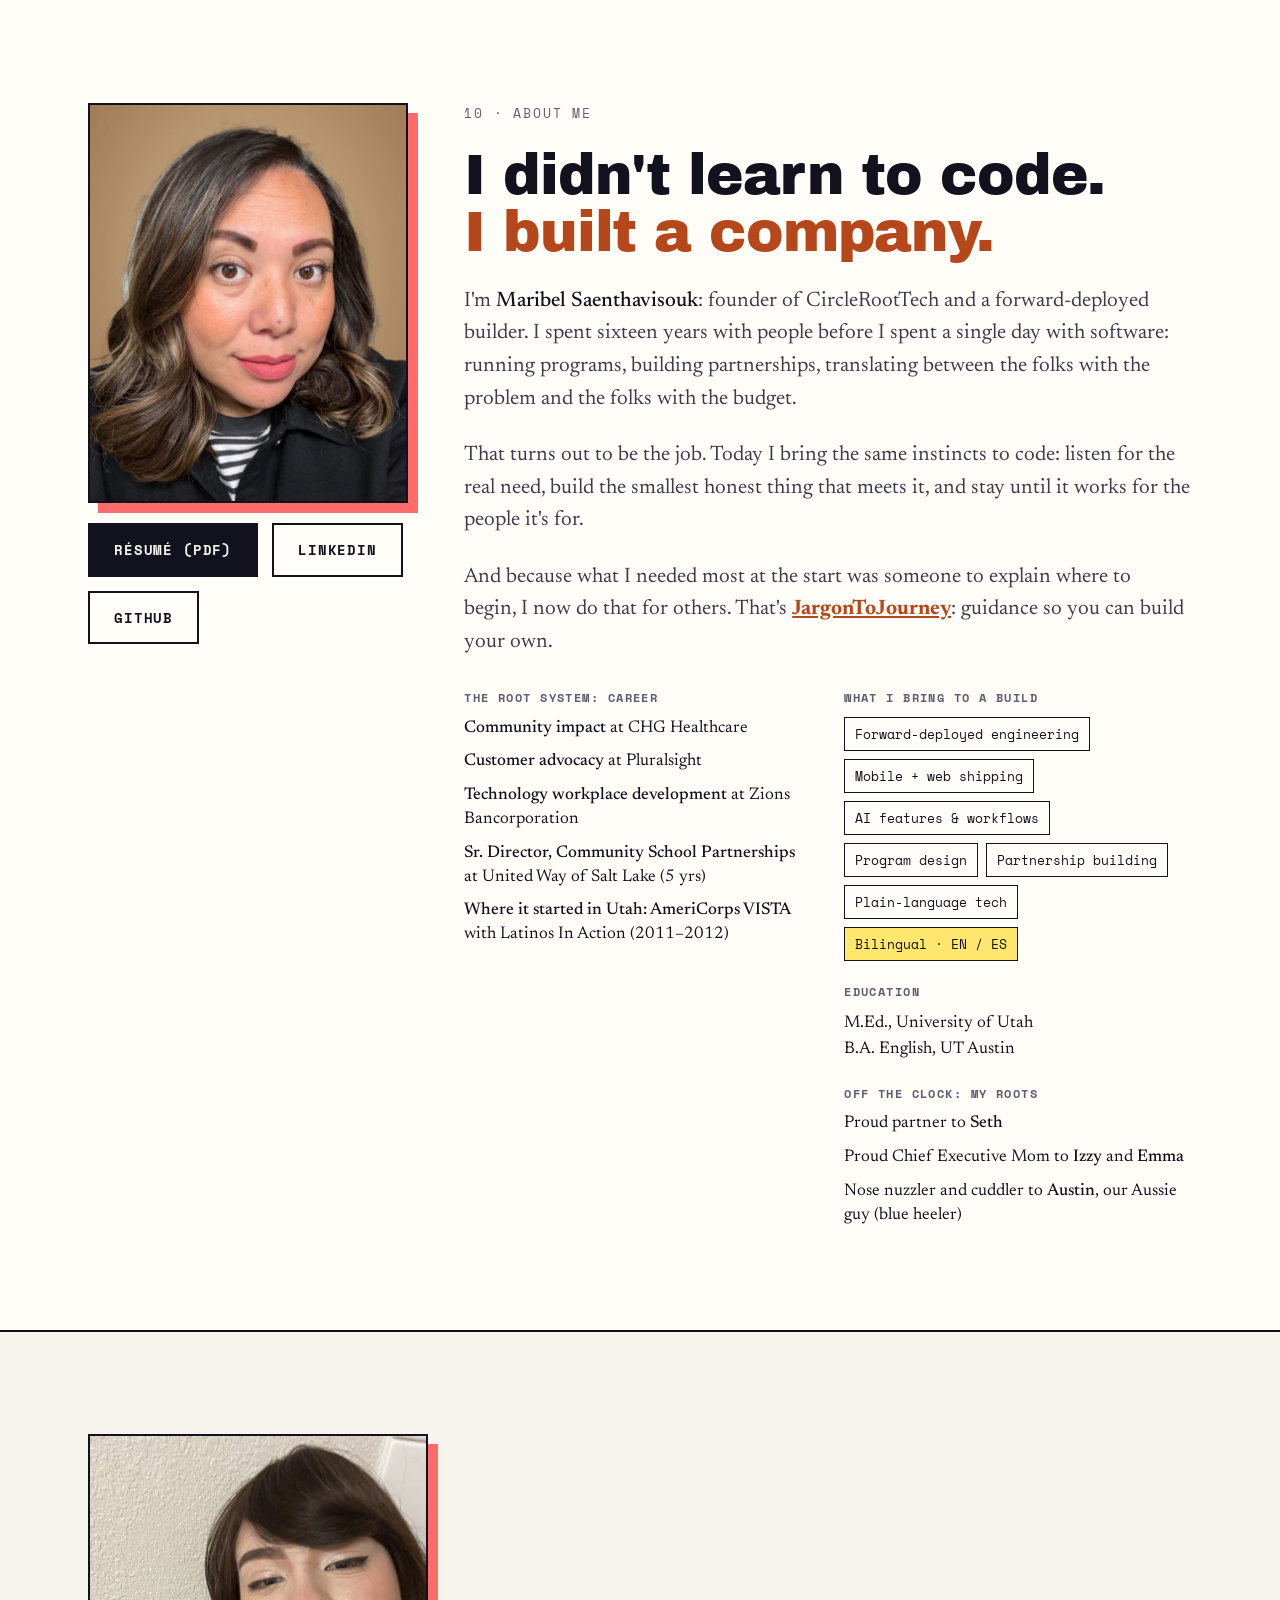
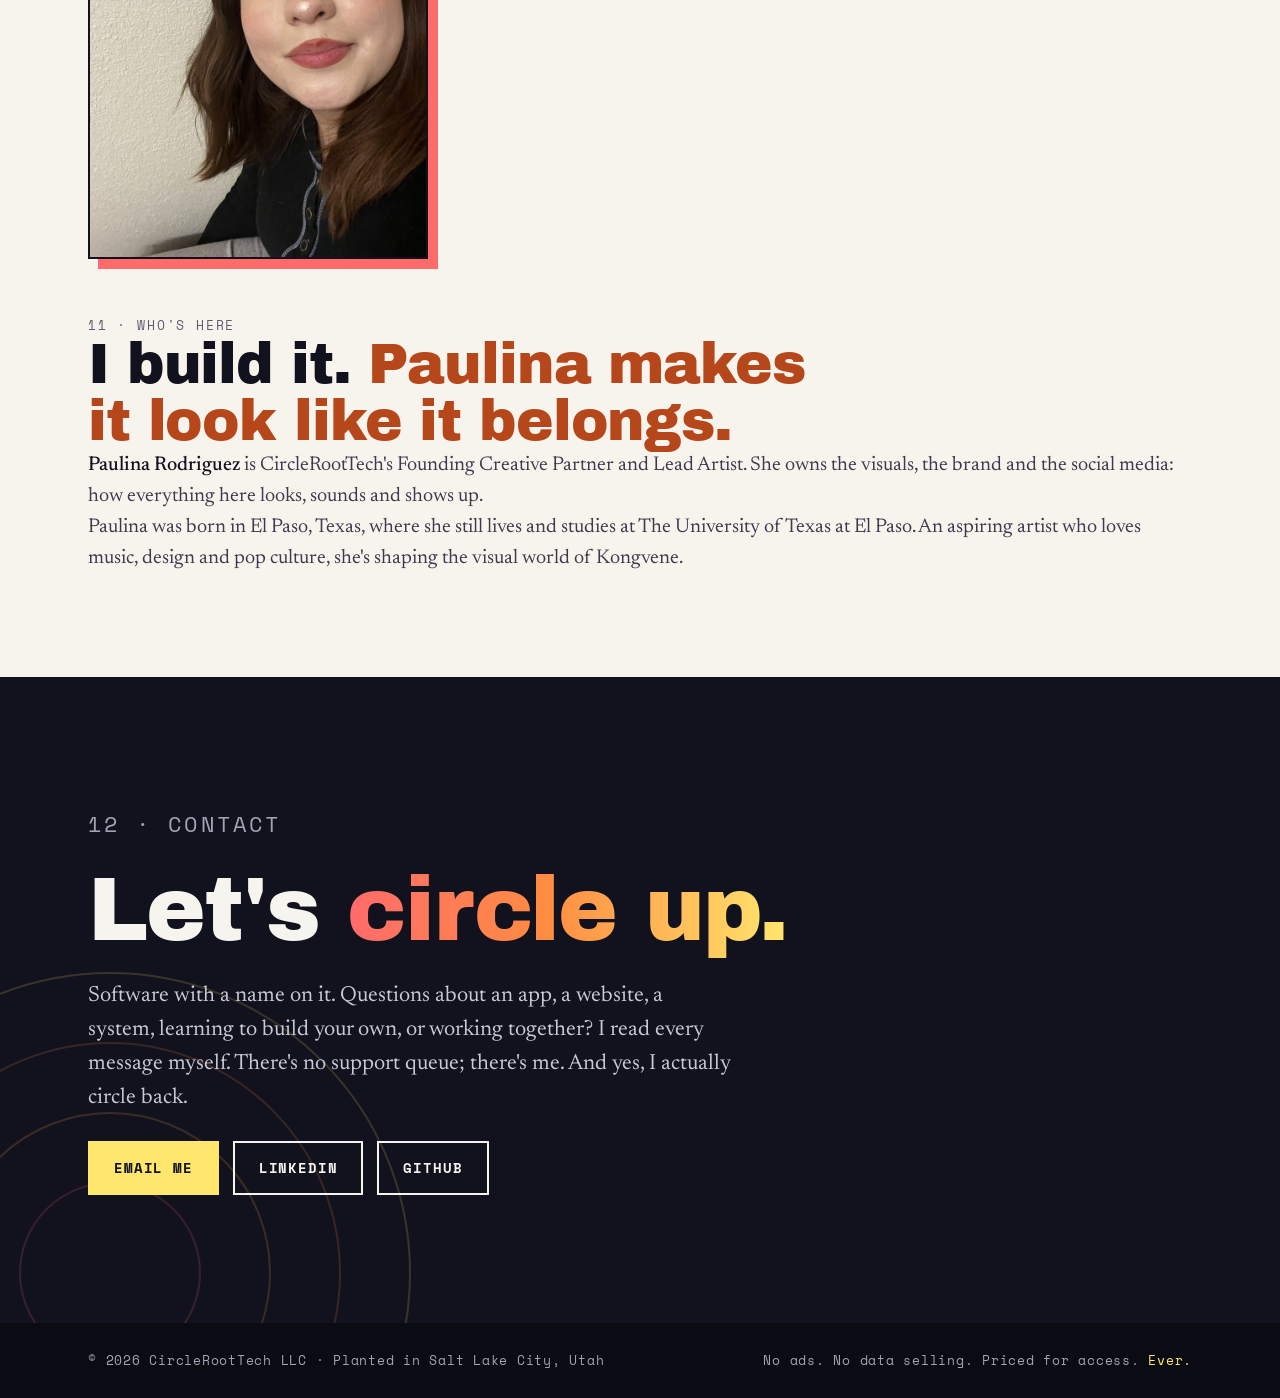
==== commit 3884f7cd: "Add Paulina Rodriguez, Founding Creative Partner & Lead Artist - Hero, meta and stats no longer say " ====
--- a/index.html
+++ b/index.html
@@ -272,7 +272,7 @@
     <div class="hero-copy">
       <p class="label">Salt Lake City <span class="dot">·</span> Founder-led <span class="dot">·</span> Many products <span class="dot">·</span> Zero ads</p>
       <h1>Making software got easy. <span class="fire">Making software worth having didn't.</span></h1>
-      <p class="lede">CircleRootTech is a small, founder-led technology studio, with Natalie Rodriguez as Founding Creative Partner and Lead Artist. I build <strong>apps, websites, platforms and AI-powered systems</strong> from problems I've lived through, with Claude as my co-pilot. And through JargonToJourney, I'll guide you to build your own: where to start, what you need, what to skip. No ads. No data sold. Ever.</p>
+      <p class="lede">CircleRootTech is a small, founder-led technology studio, with Paulina Rodriguez as Founding Creative Partner and Lead Artist. I build <strong>apps, websites, platforms and AI-powered systems</strong> from problems I've lived through, with Claude as my co-pilot. And through JargonToJourney, I'll guide you to build your own: where to start, what you need, what to skip. No ads. No data sold. Ever.</p>
       <div class="btns">
         <a class="btn btn-sun" href="#start">Start building your own</a>
         <a class="btn btn-ghost" href="#work">See the work</a>
@@ -680,15 +680,14 @@
 <section id="creative" class="section" style="border-bottom:2px solid var(--ink)">
   <div class="wrap split">
     <div style="flex:1 1 280px;max-width:340px">
-      <!-- TODO: replace the "N" block with Natalie's photo, e.g. <div class="portrait"><img src="natalie.jpg" alt="Natalie Rodriguez, Founding Creative Partner and Lead Artist at CircleRootTech" width="640" height="800"></div> -->
-      <div class="portrait" role="img" aria-label="Natalie Rodriguez"><span style="font-family:var(--display);font-size:120px;color:var(--sun)" aria-hidden="true">N</span></div>
+      <div class="portrait"><img src="paulina-rodriguez.jpg" alt="Paulina Rodriguez, Founding Creative Partner and Lead Artist at CircleRootTech" width="800" height="1067" loading="lazy"></div>
     </div>
     <div>
       <p class="label">11 · Who's here</p>
-      <h2 style="font-size:clamp(34px,4.4vw,58px);line-height:1.02">I build it. <span class="ember">Natalie makes it look like it belongs.</span></h2>
-      <p style="font-size:20px;color:var(--text-2)"><strong style="color:var(--text);font-weight:500">Natalie Rodriguez</strong> is CircleRootTech's Founding Creative Partner and Lead Artist. She owns the visuals, the brand and the social media: how everything here looks, sounds and shows up.</p>
-      <p style="font-size:20px;color:var(--text-2)">Natalie is a student at The University of Texas at El Paso.</p>
-      <!-- TODO: replace the line above with Natalie's full bio when it arrives -->    </div>
+      <h2 style="font-size:clamp(34px,4.4vw,58px);line-height:1.02">I build it. <span class="ember">Paulina makes it look like it belongs.</span></h2>
+      <p style="font-size:20px;color:var(--text-2)"><strong style="color:var(--text);font-weight:500">Paulina Rodriguez</strong> is CircleRootTech's Founding Creative Partner and Lead Artist. She owns the visuals, the brand and the social media: how everything here looks, sounds and shows up.</p>
+      <p style="font-size:20px;color:var(--text-2)">Paulina was born in El Paso, Texas, where she still lives and studies at The University of Texas at El Paso. An aspiring artist who loves music, design and pop culture, she's shaping the visual world of Kongvene.</p>
+    </div>
   </div>
 </section>
 
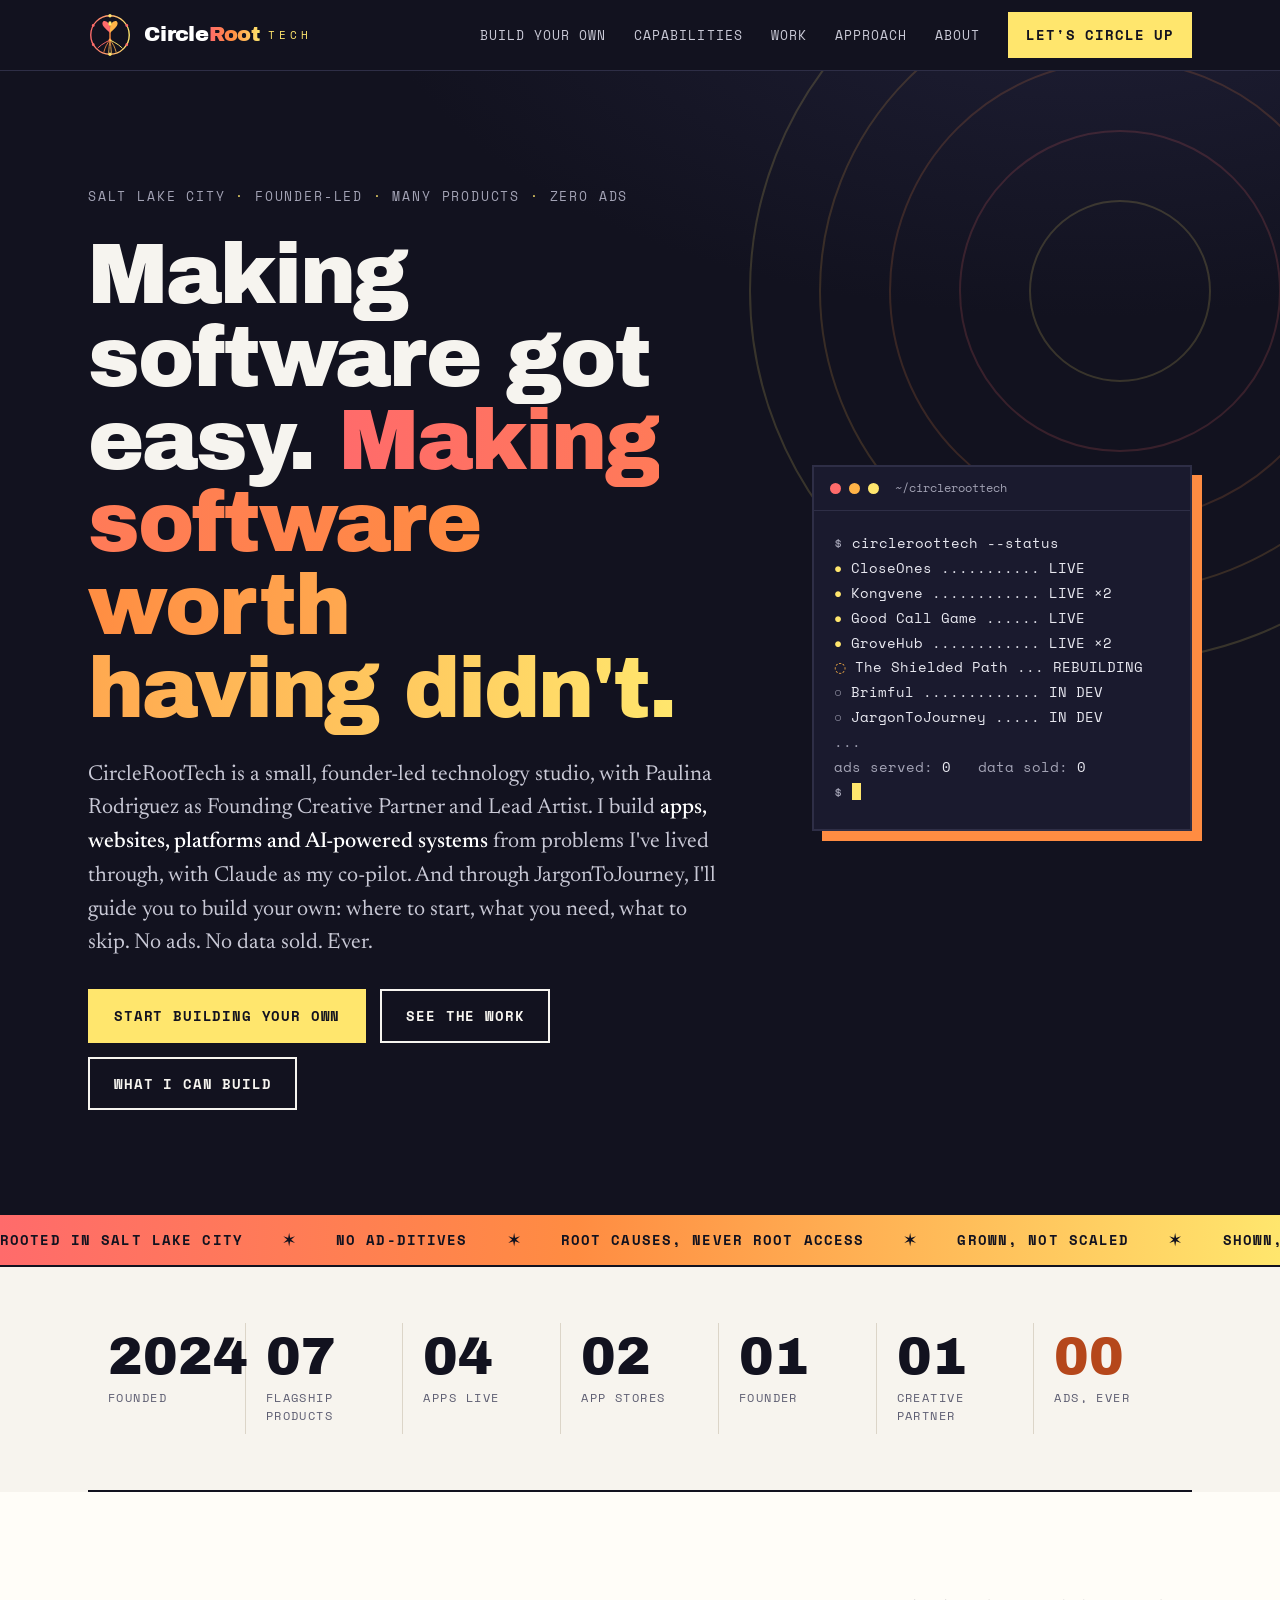
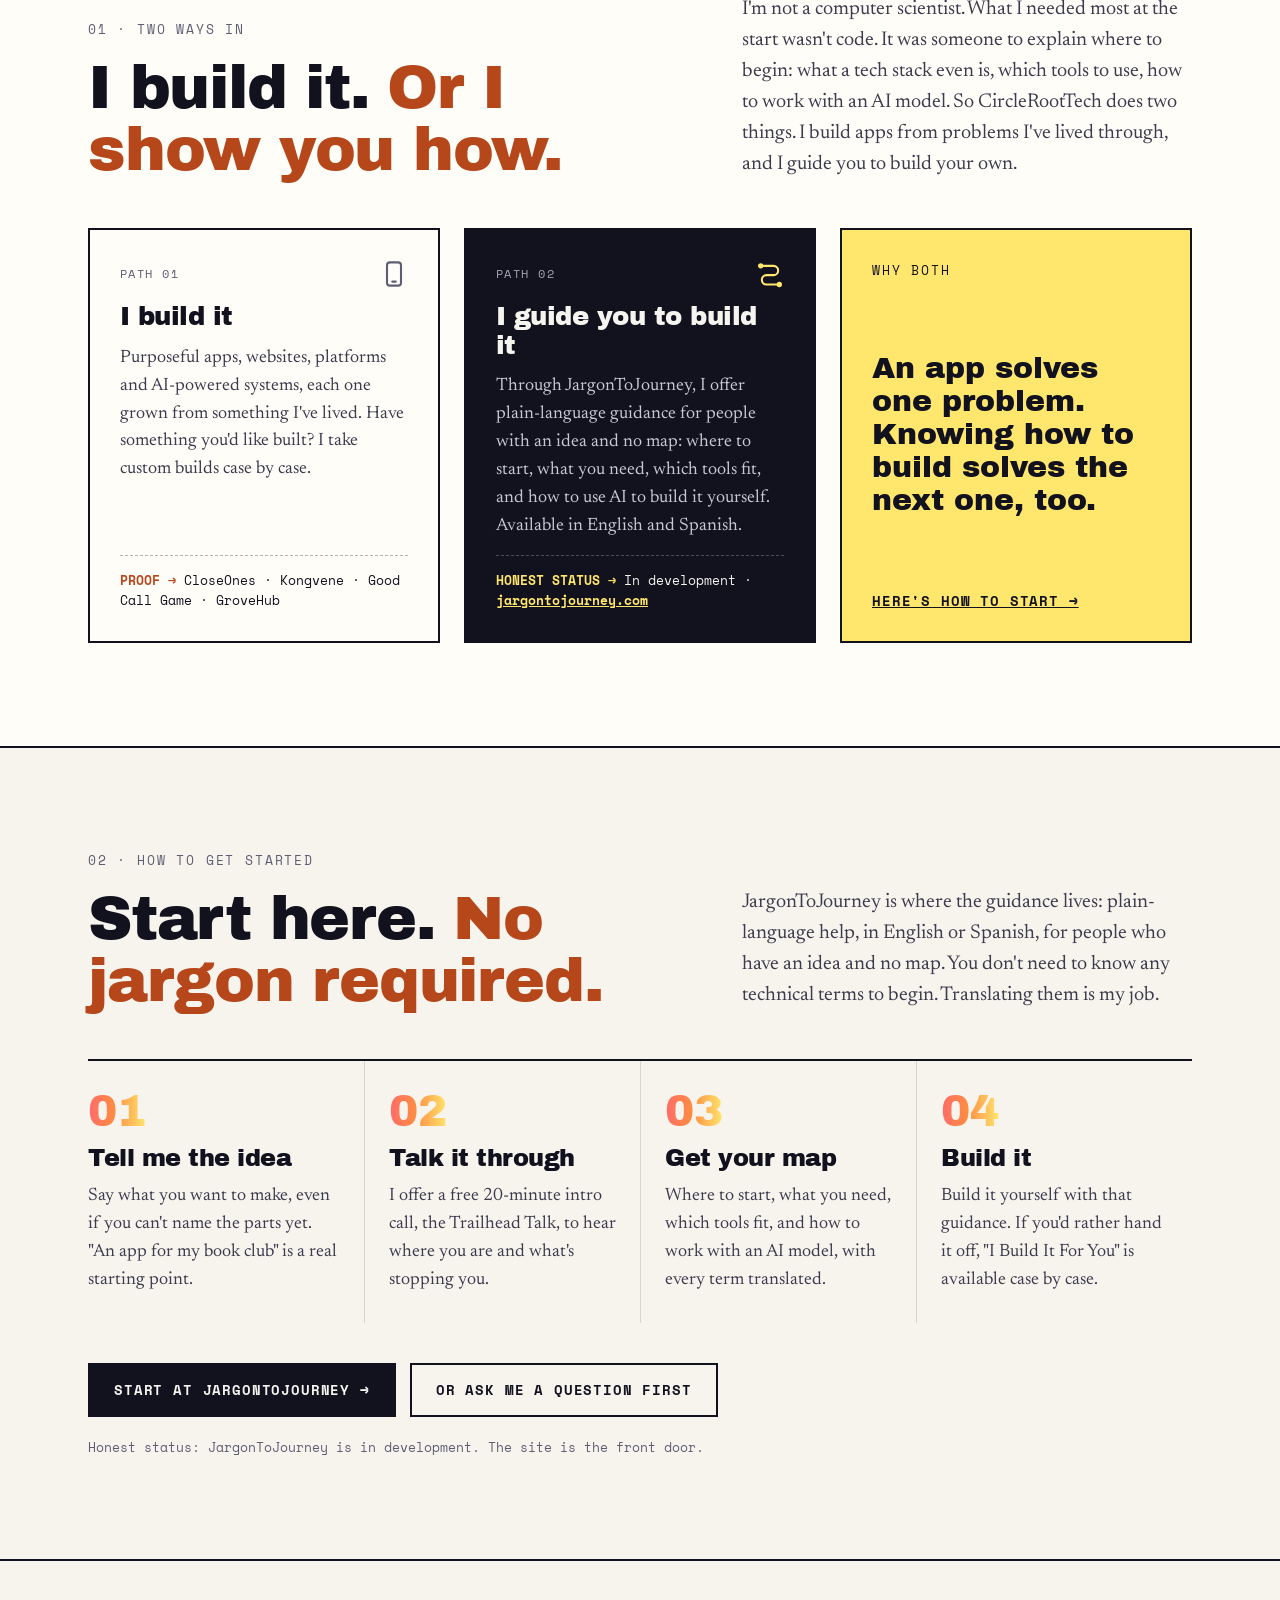
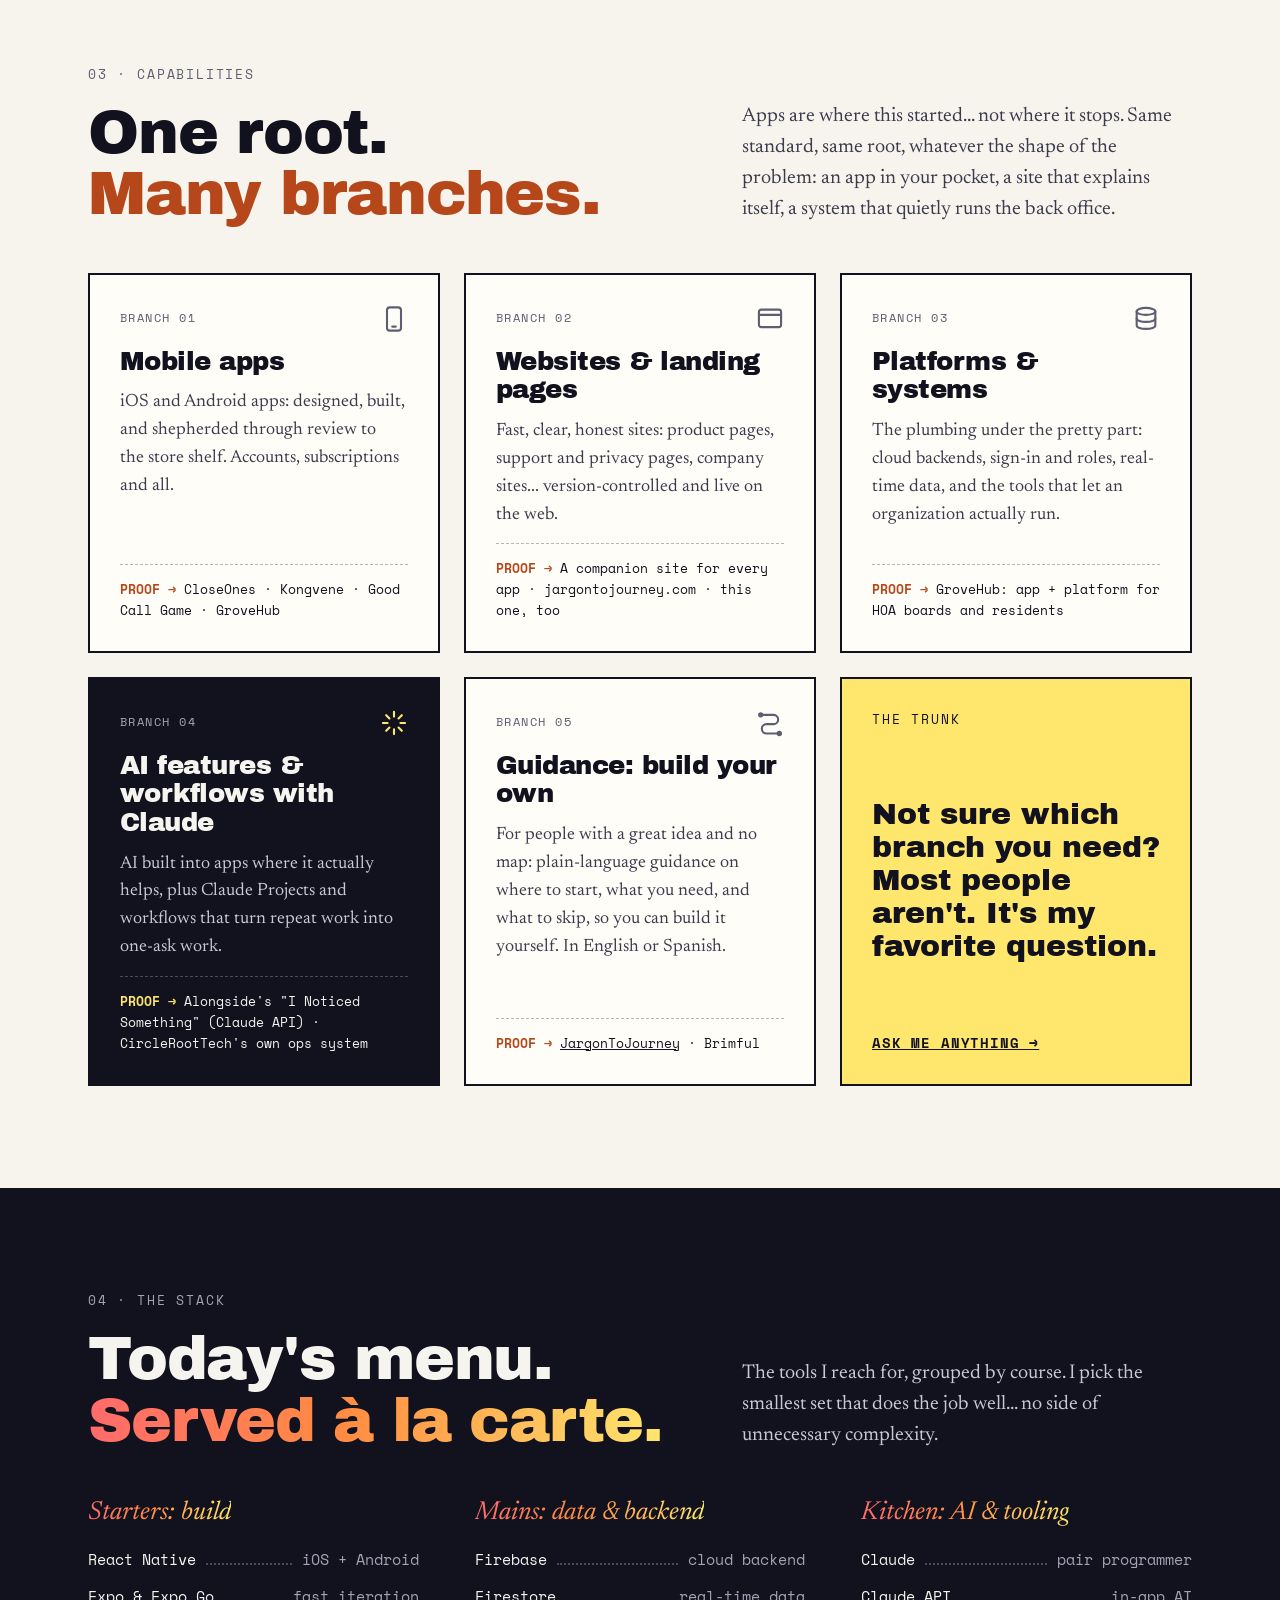
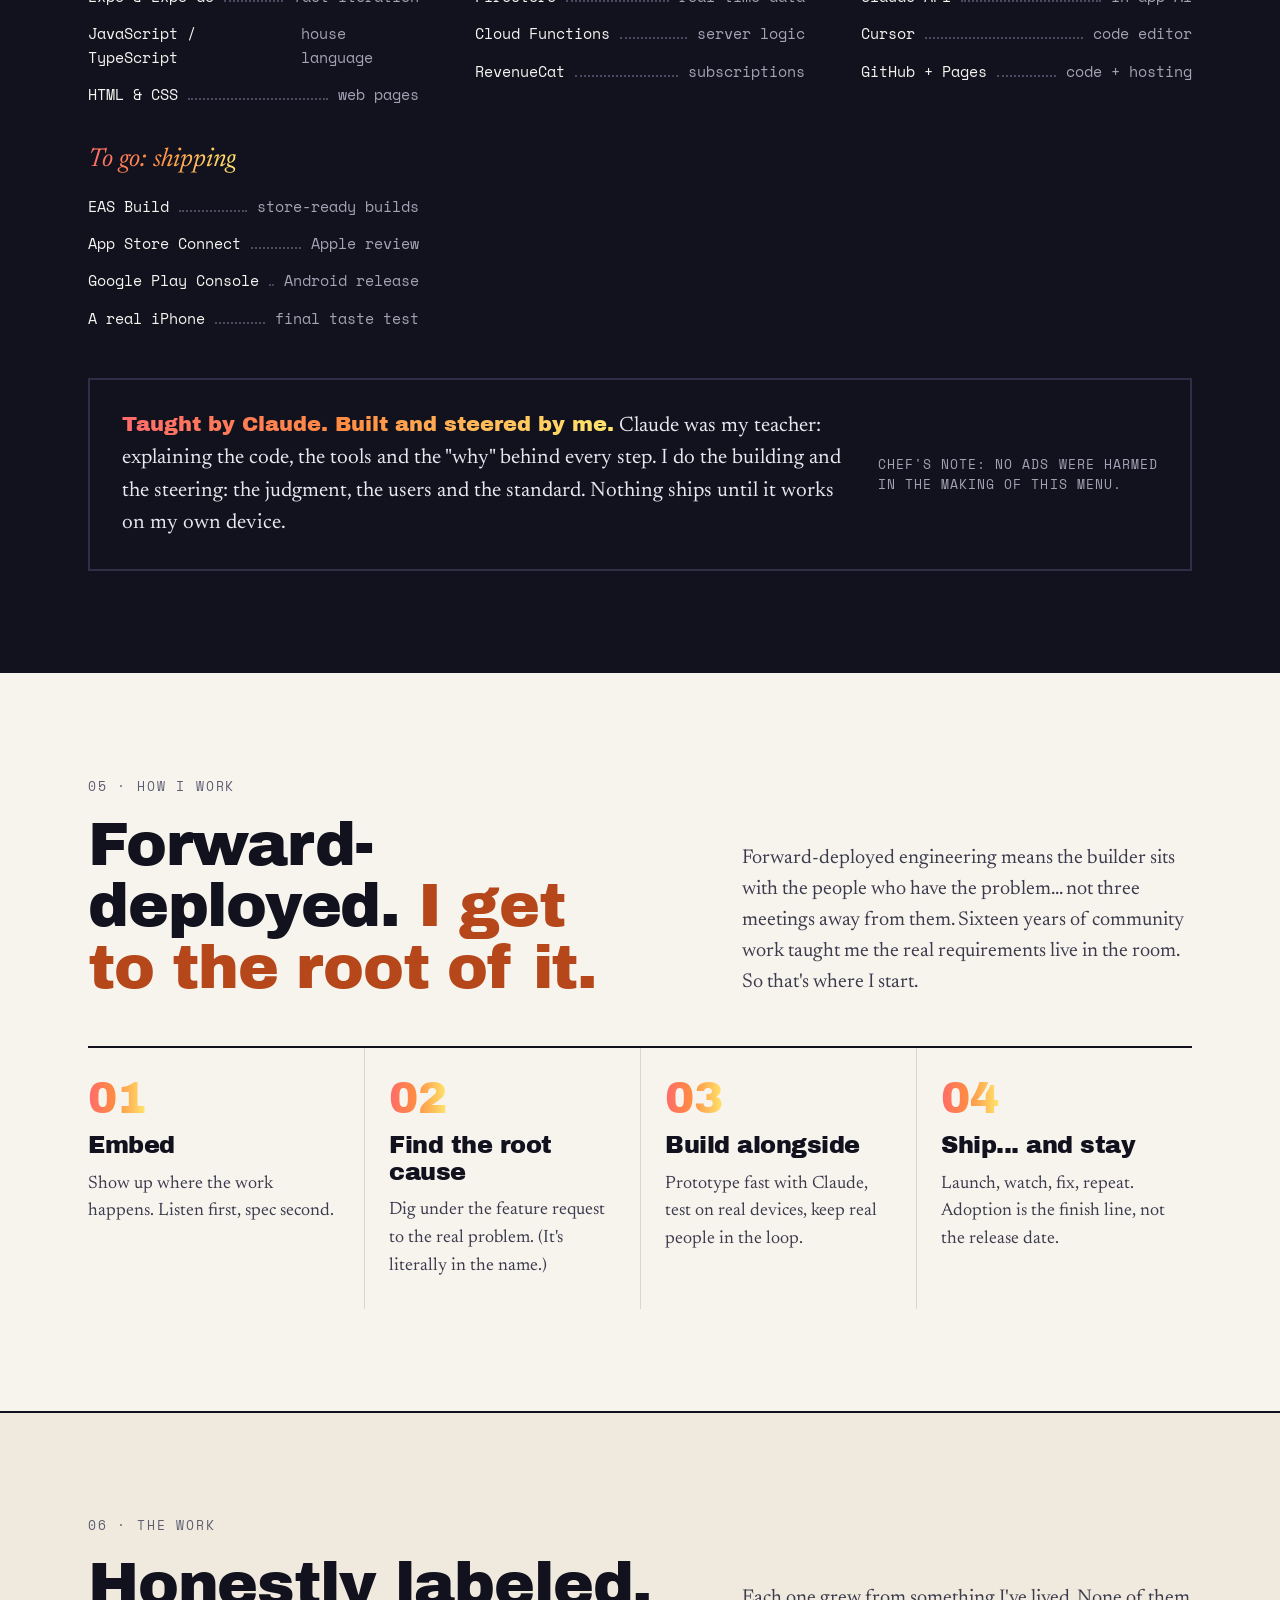
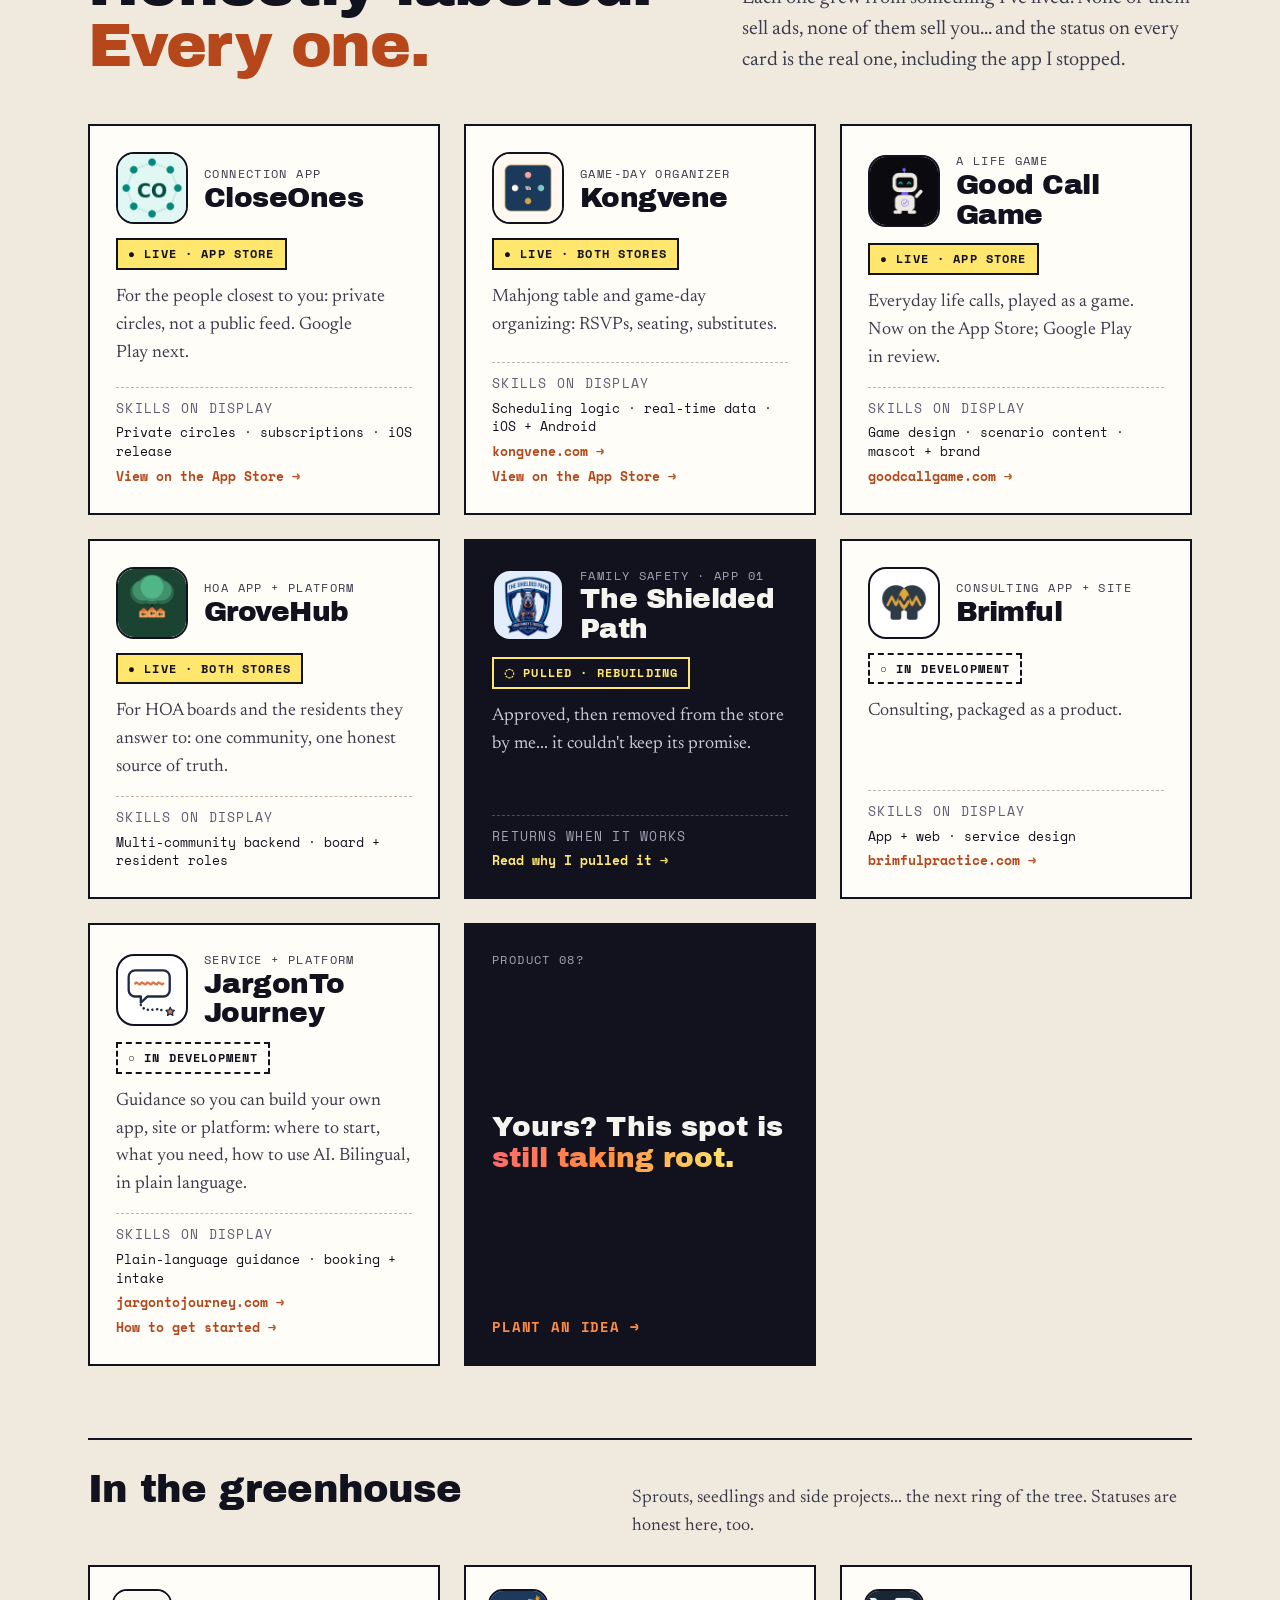
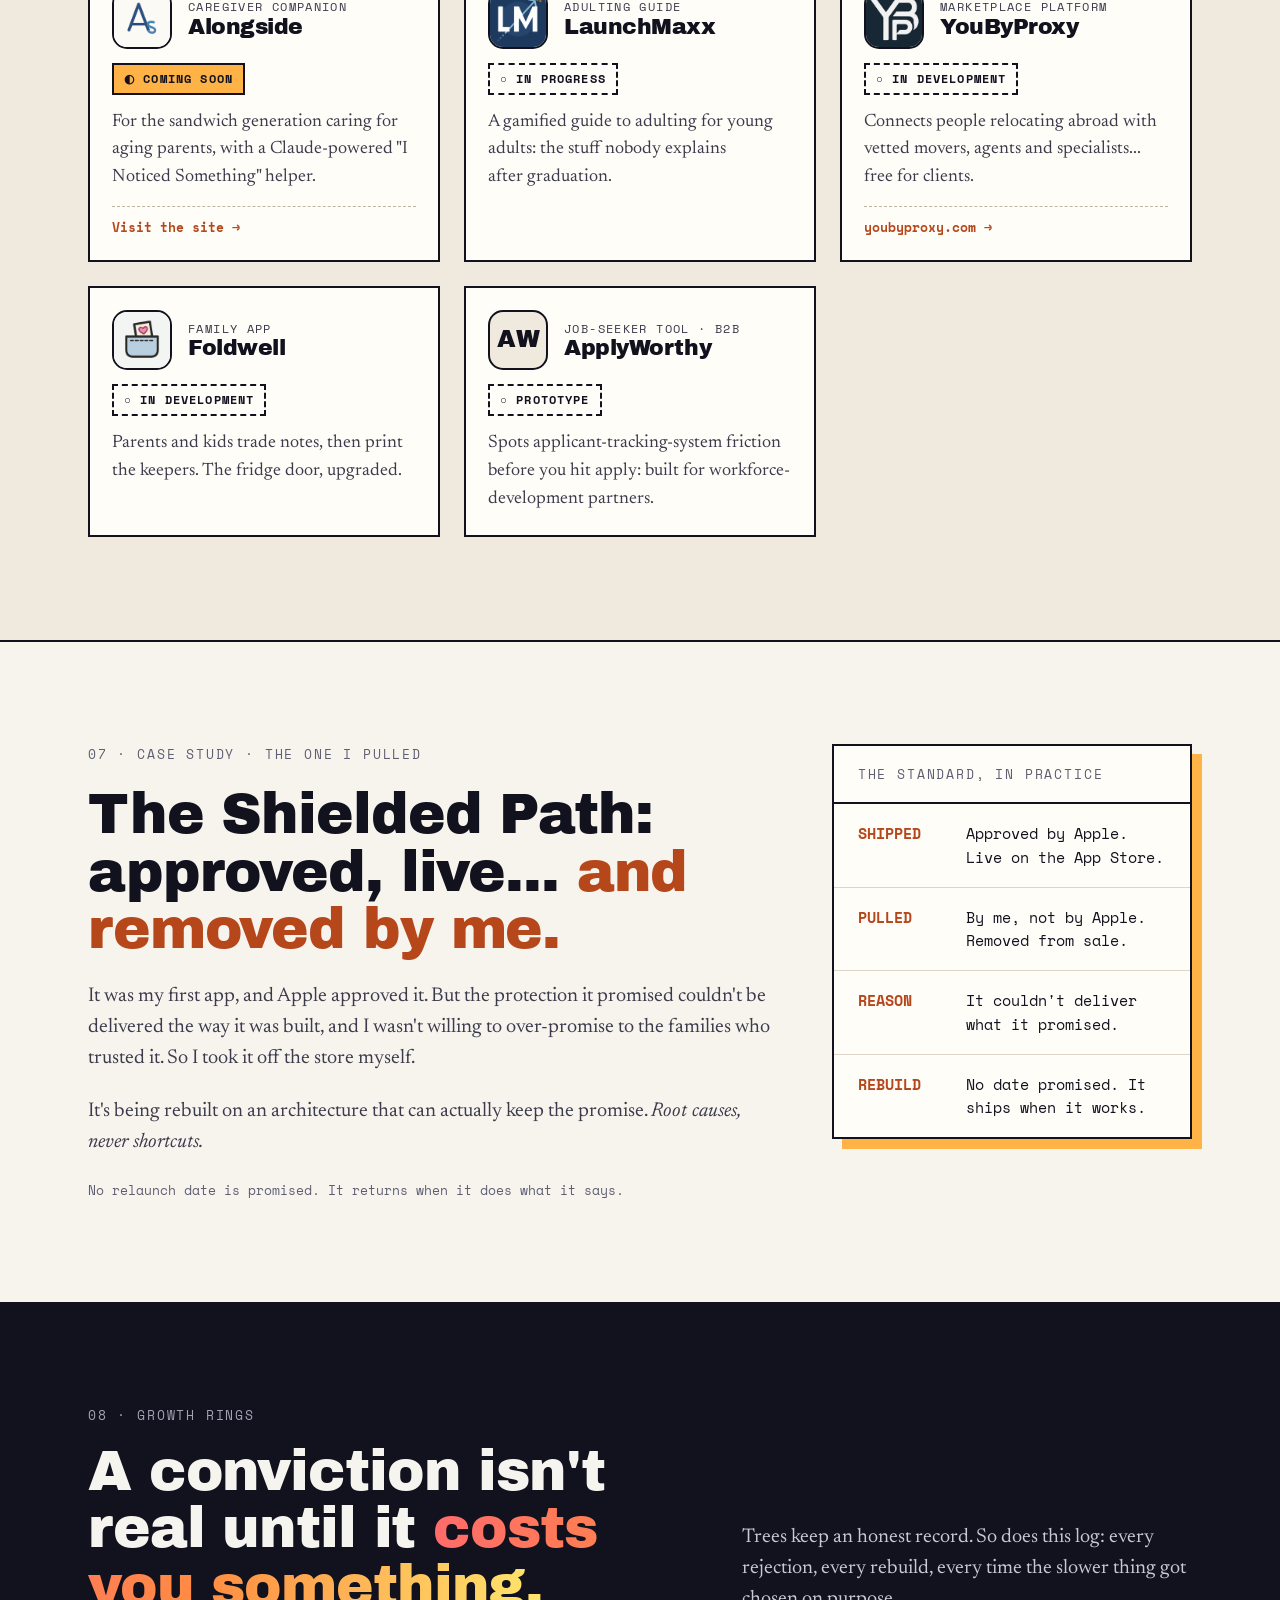
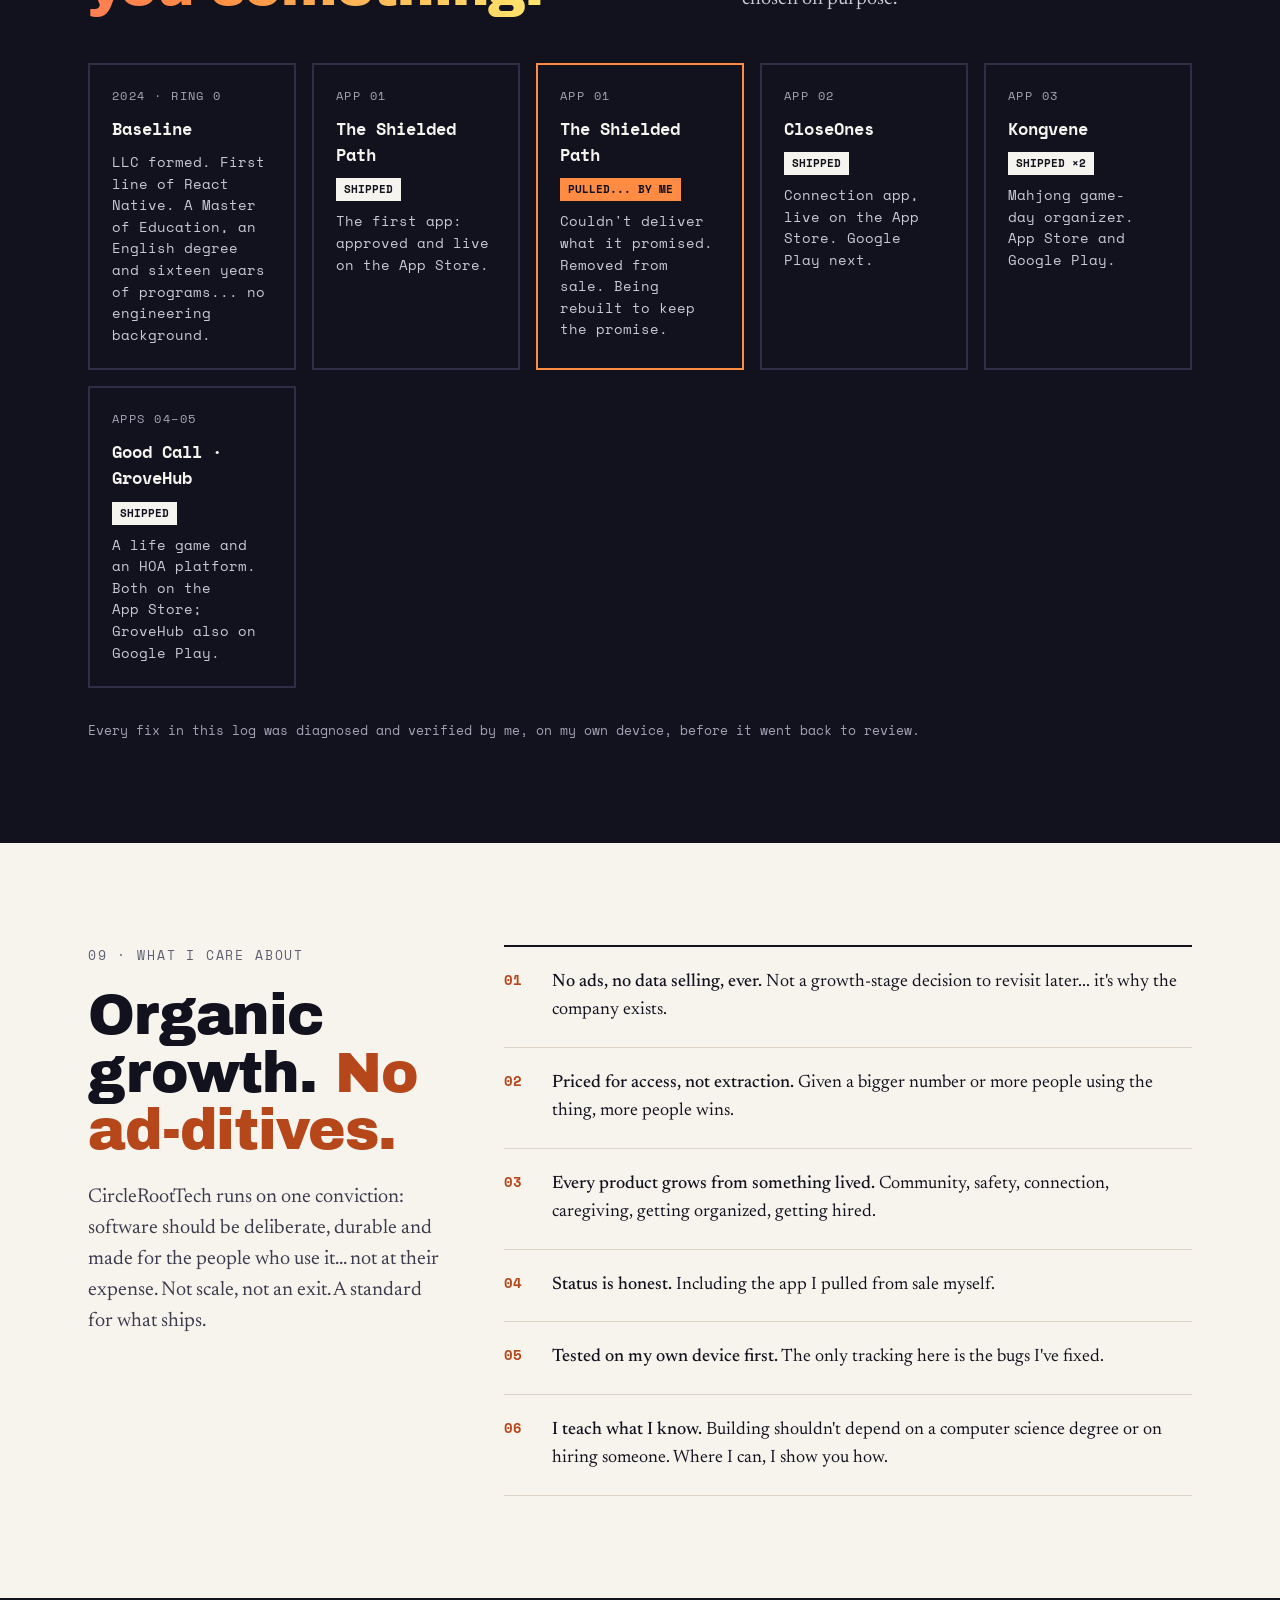
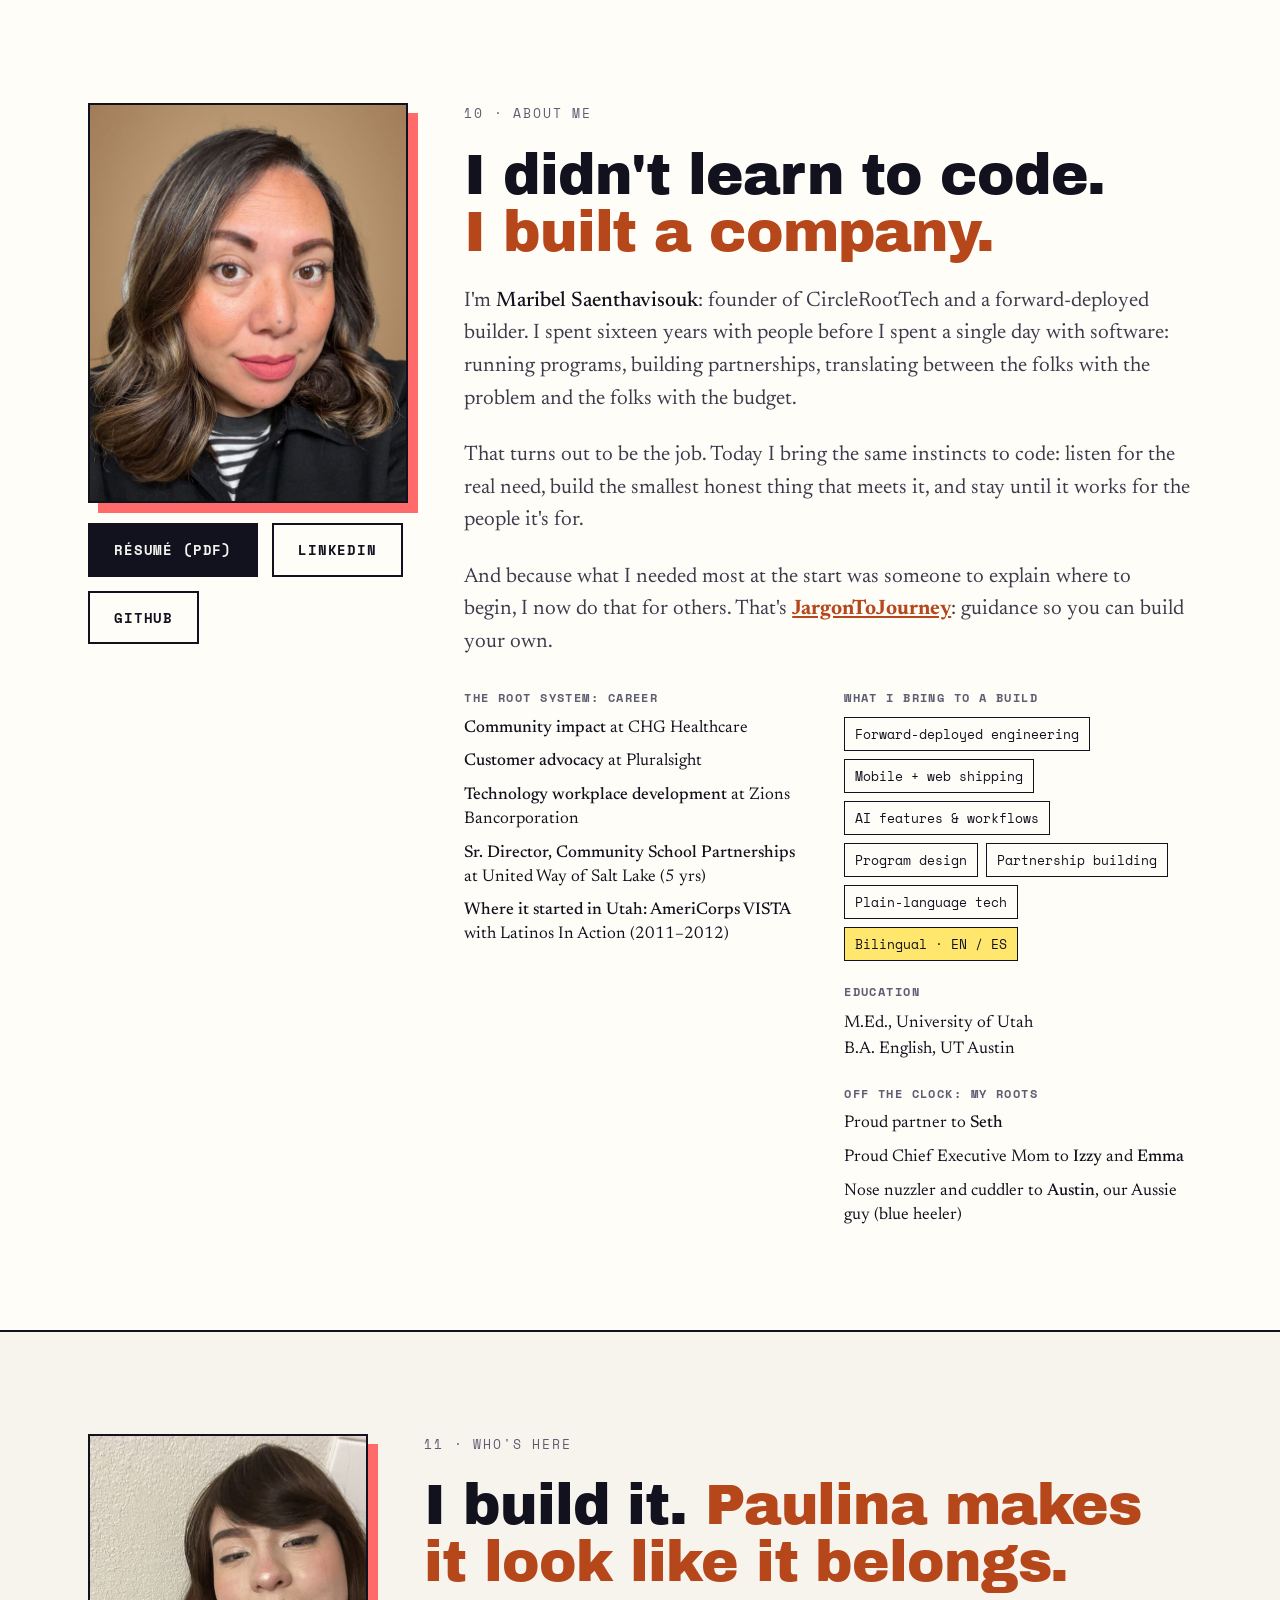
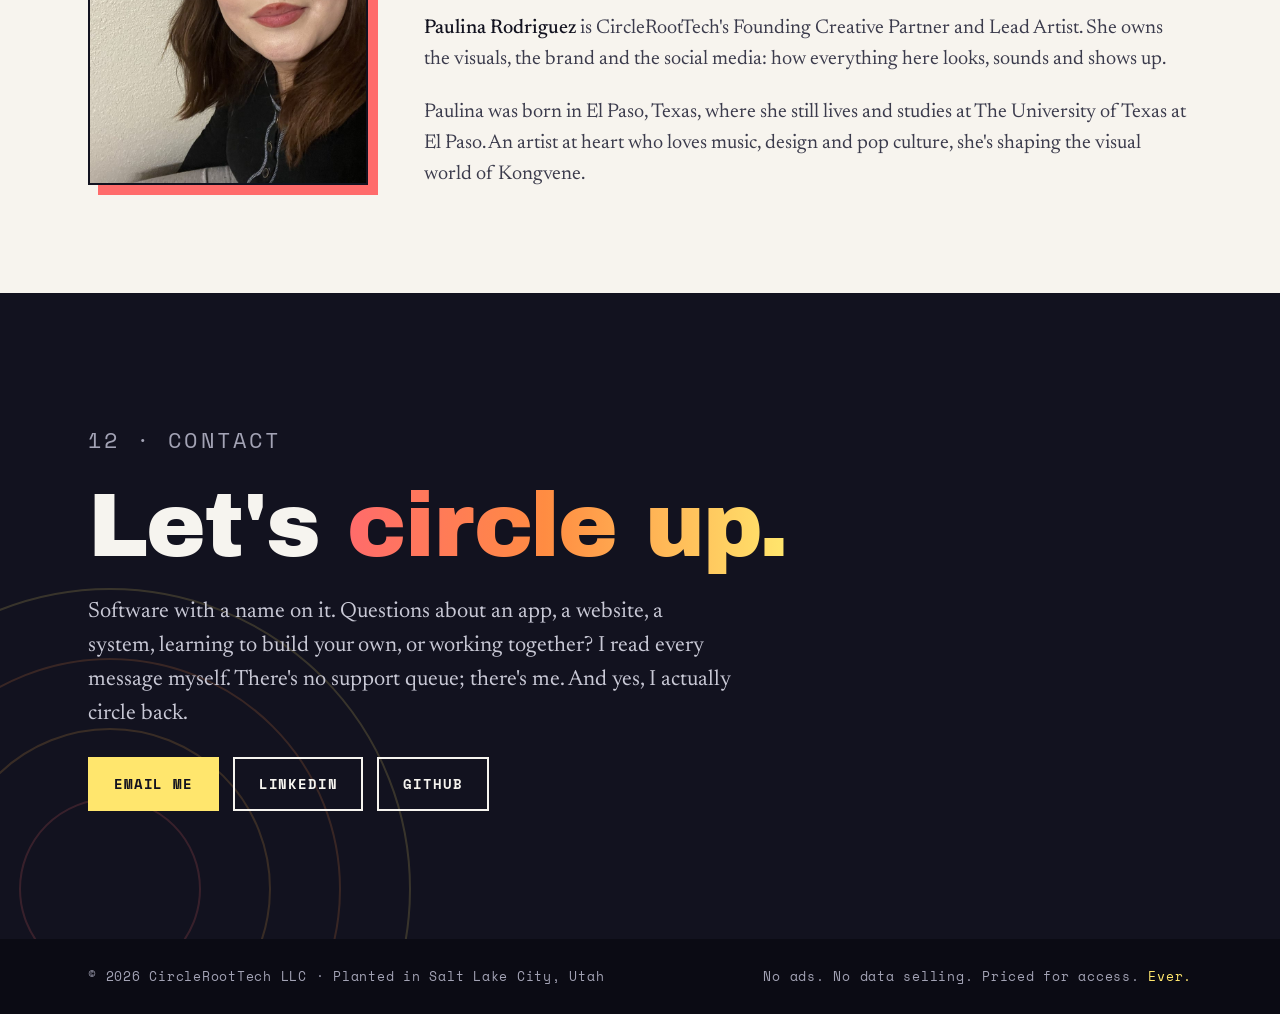
==== commit 70e66434: "Fix Who's here layout on desktop; bio: "artist at heart" Co-Authored-By: Claude Sonnet 5.5 <noreply@" ====
--- a/index.html
+++ b/index.html
@@ -682,11 +682,11 @@
     <div style="flex:1 1 280px;max-width:340px">
       <div class="portrait"><img src="paulina-rodriguez.jpg" alt="Paulina Rodriguez, Founding Creative Partner and Lead Artist at CircleRootTech" width="800" height="1067" loading="lazy"></div>
     </div>
-    <div>
+    <div style="flex:999 1 480px;min-width:0;display:flex;flex-direction:column;gap:22px">
       <p class="label">11 · Who's here</p>
       <h2 style="font-size:clamp(34px,4.4vw,58px);line-height:1.02">I build it. <span class="ember">Paulina makes it look like it belongs.</span></h2>
       <p style="font-size:20px;color:var(--text-2)"><strong style="color:var(--text);font-weight:500">Paulina Rodriguez</strong> is CircleRootTech's Founding Creative Partner and Lead Artist. She owns the visuals, the brand and the social media: how everything here looks, sounds and shows up.</p>
-      <p style="font-size:20px;color:var(--text-2)">Paulina was born in El Paso, Texas, where she still lives and studies at The University of Texas at El Paso. An aspiring artist who loves music, design and pop culture, she's shaping the visual world of Kongvene.</p>
+      <p style="font-size:20px;color:var(--text-2)">Paulina was born in El Paso, Texas, where she still lives and studies at The University of Texas at El Paso. An artist at heart who loves music, design and pop culture, she's shaping the visual world of Kongvene.</p>
     </div>
   </div>
 </section>
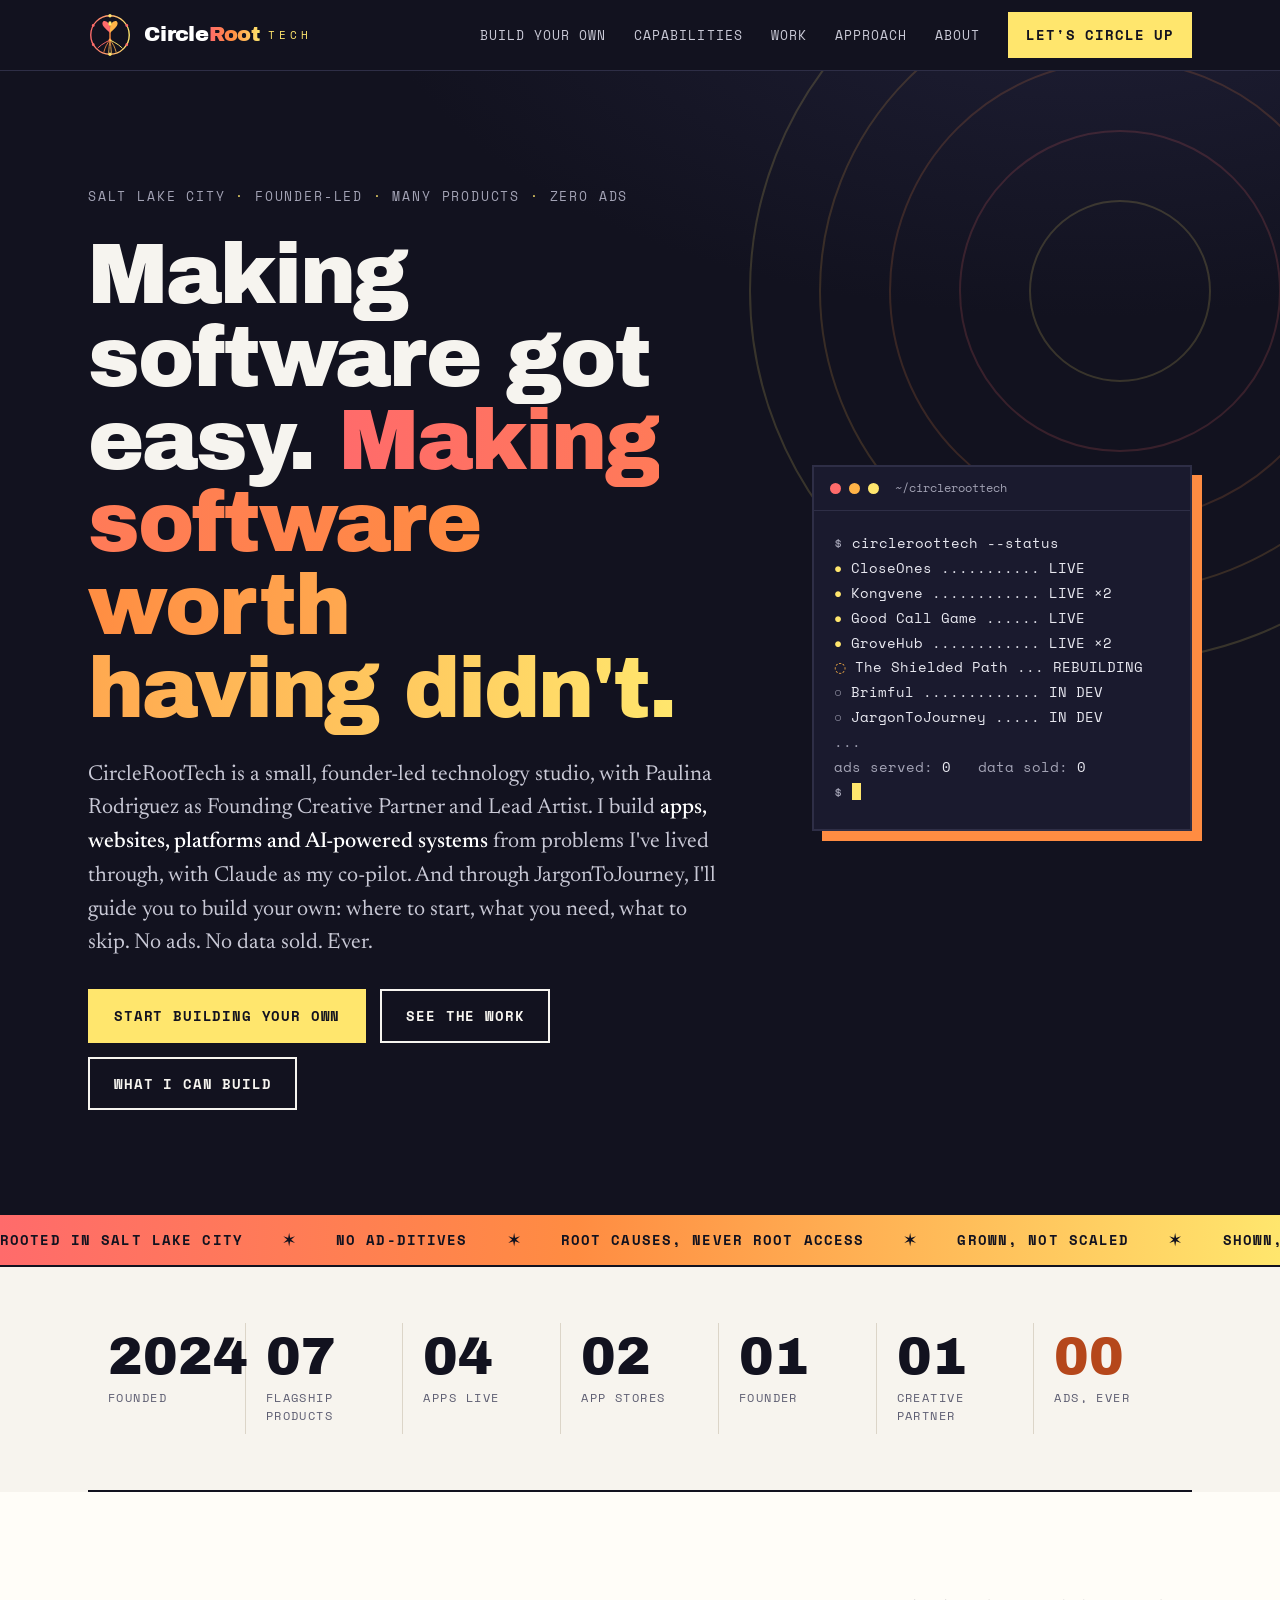
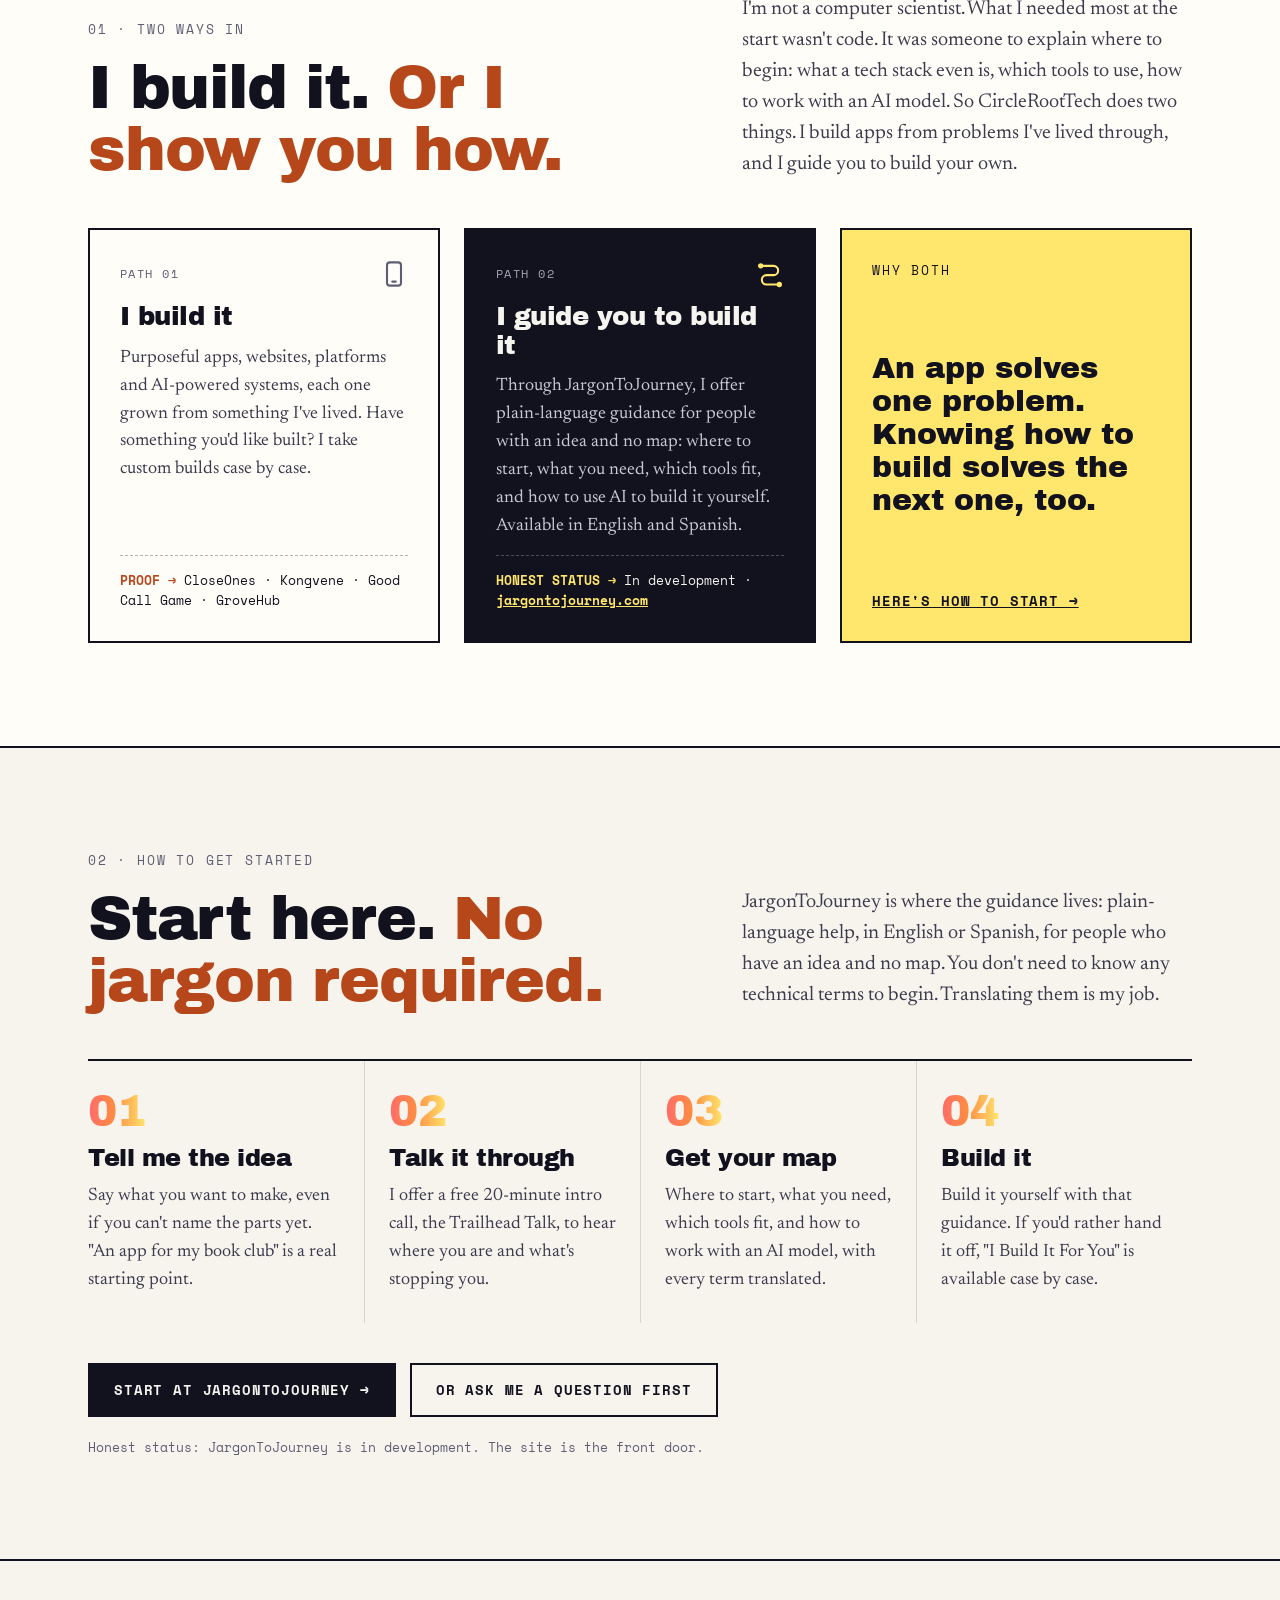
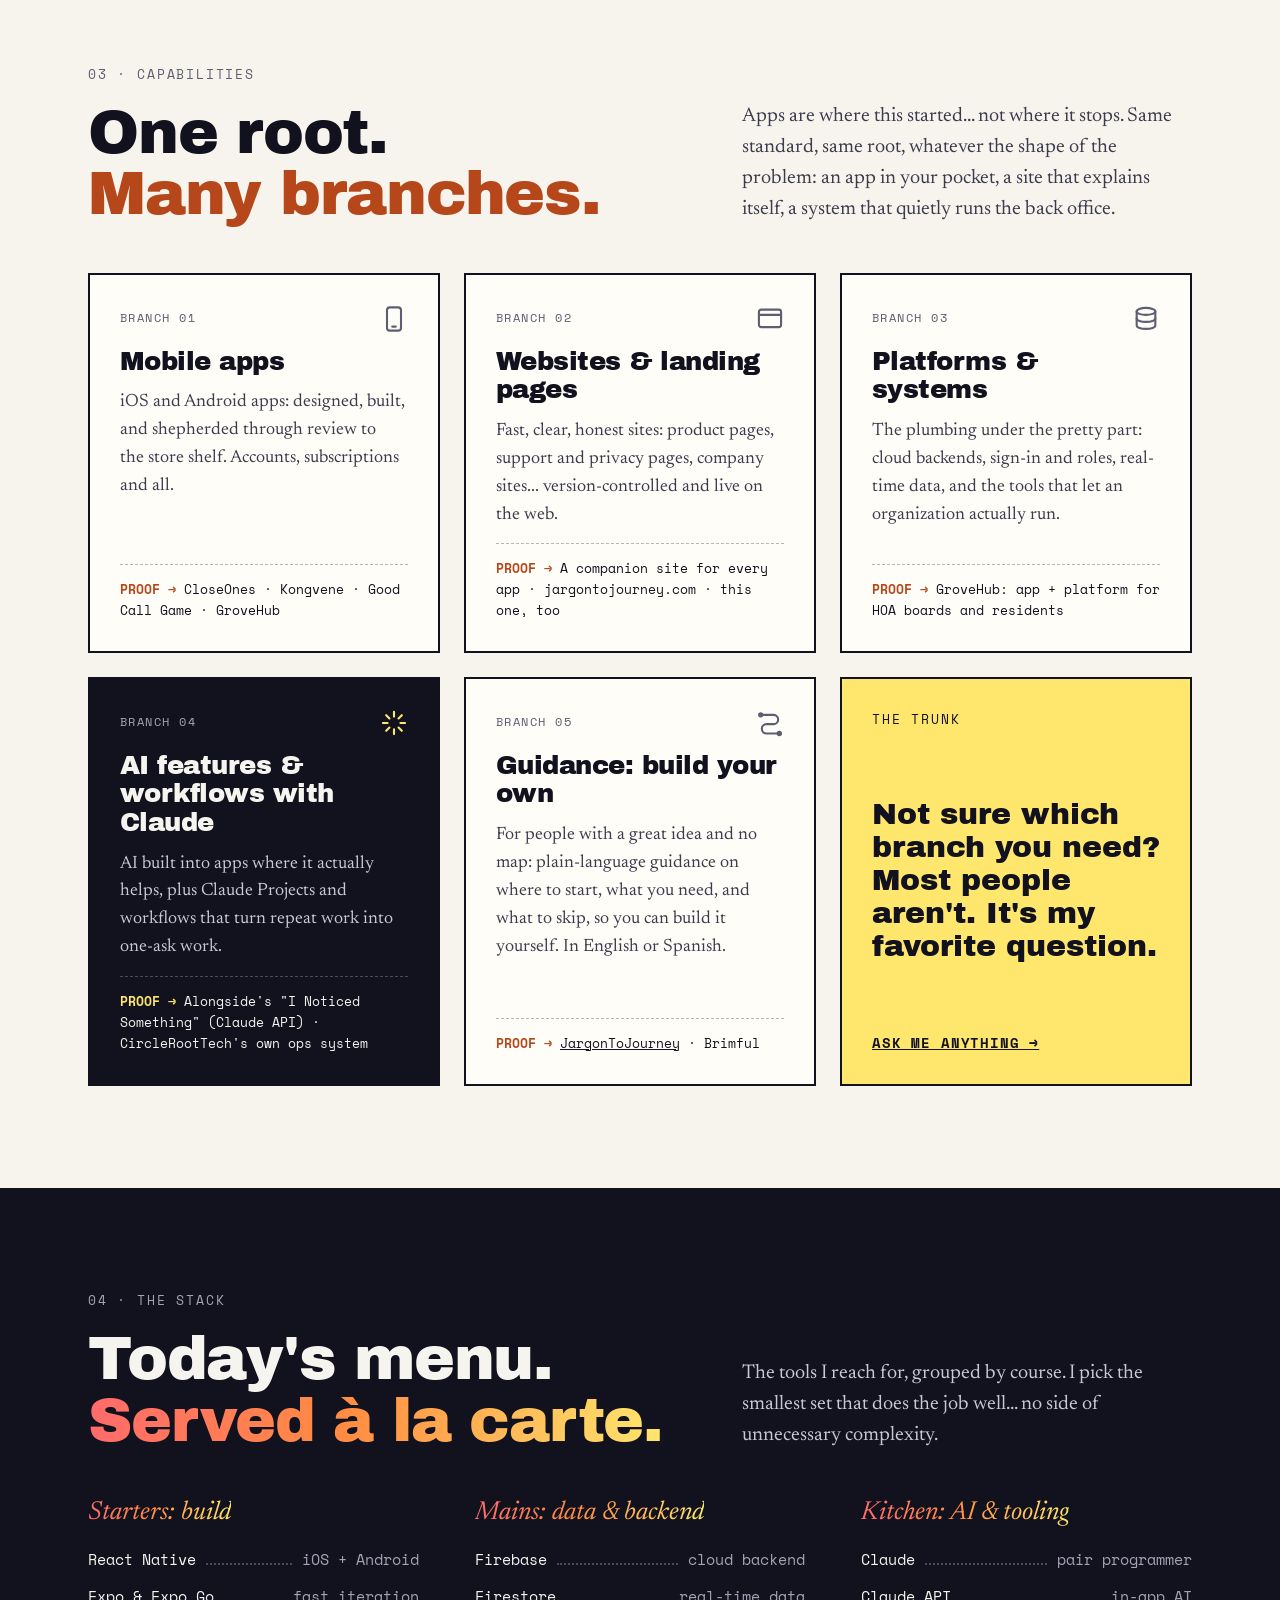
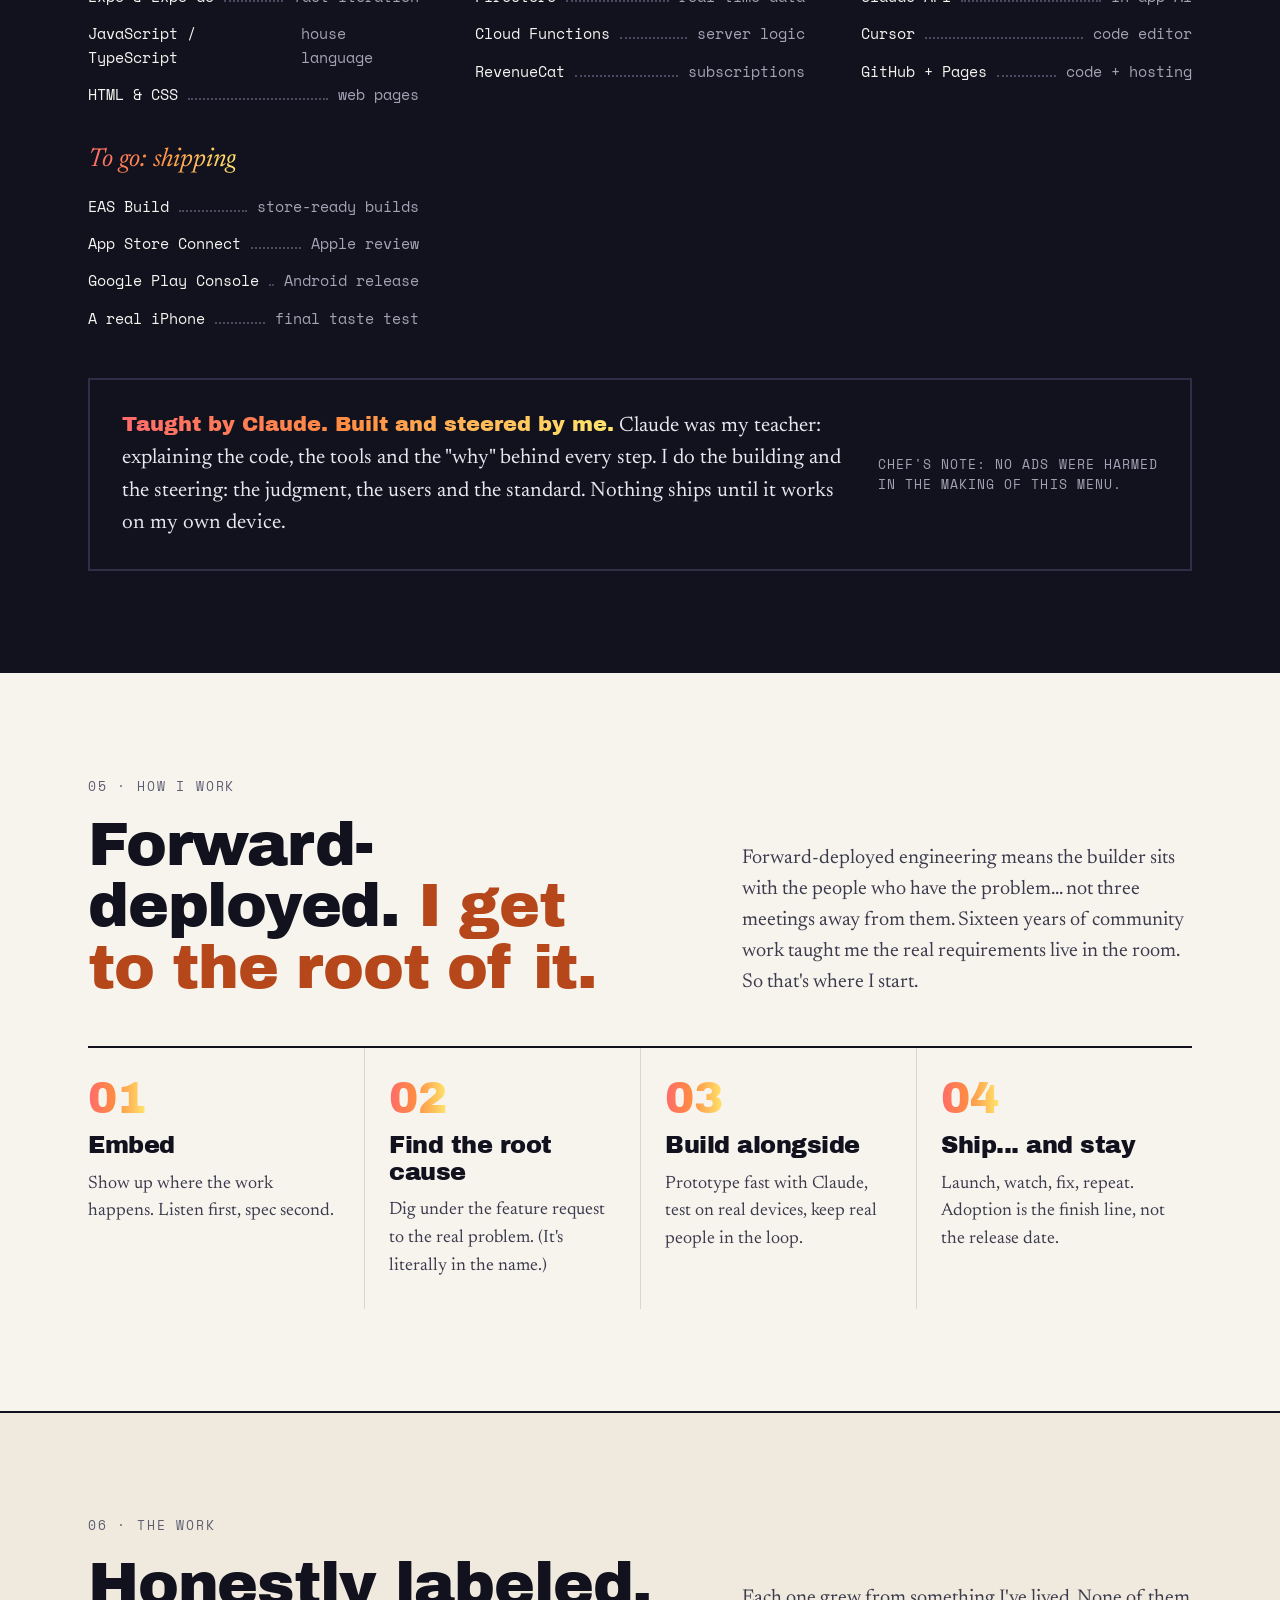
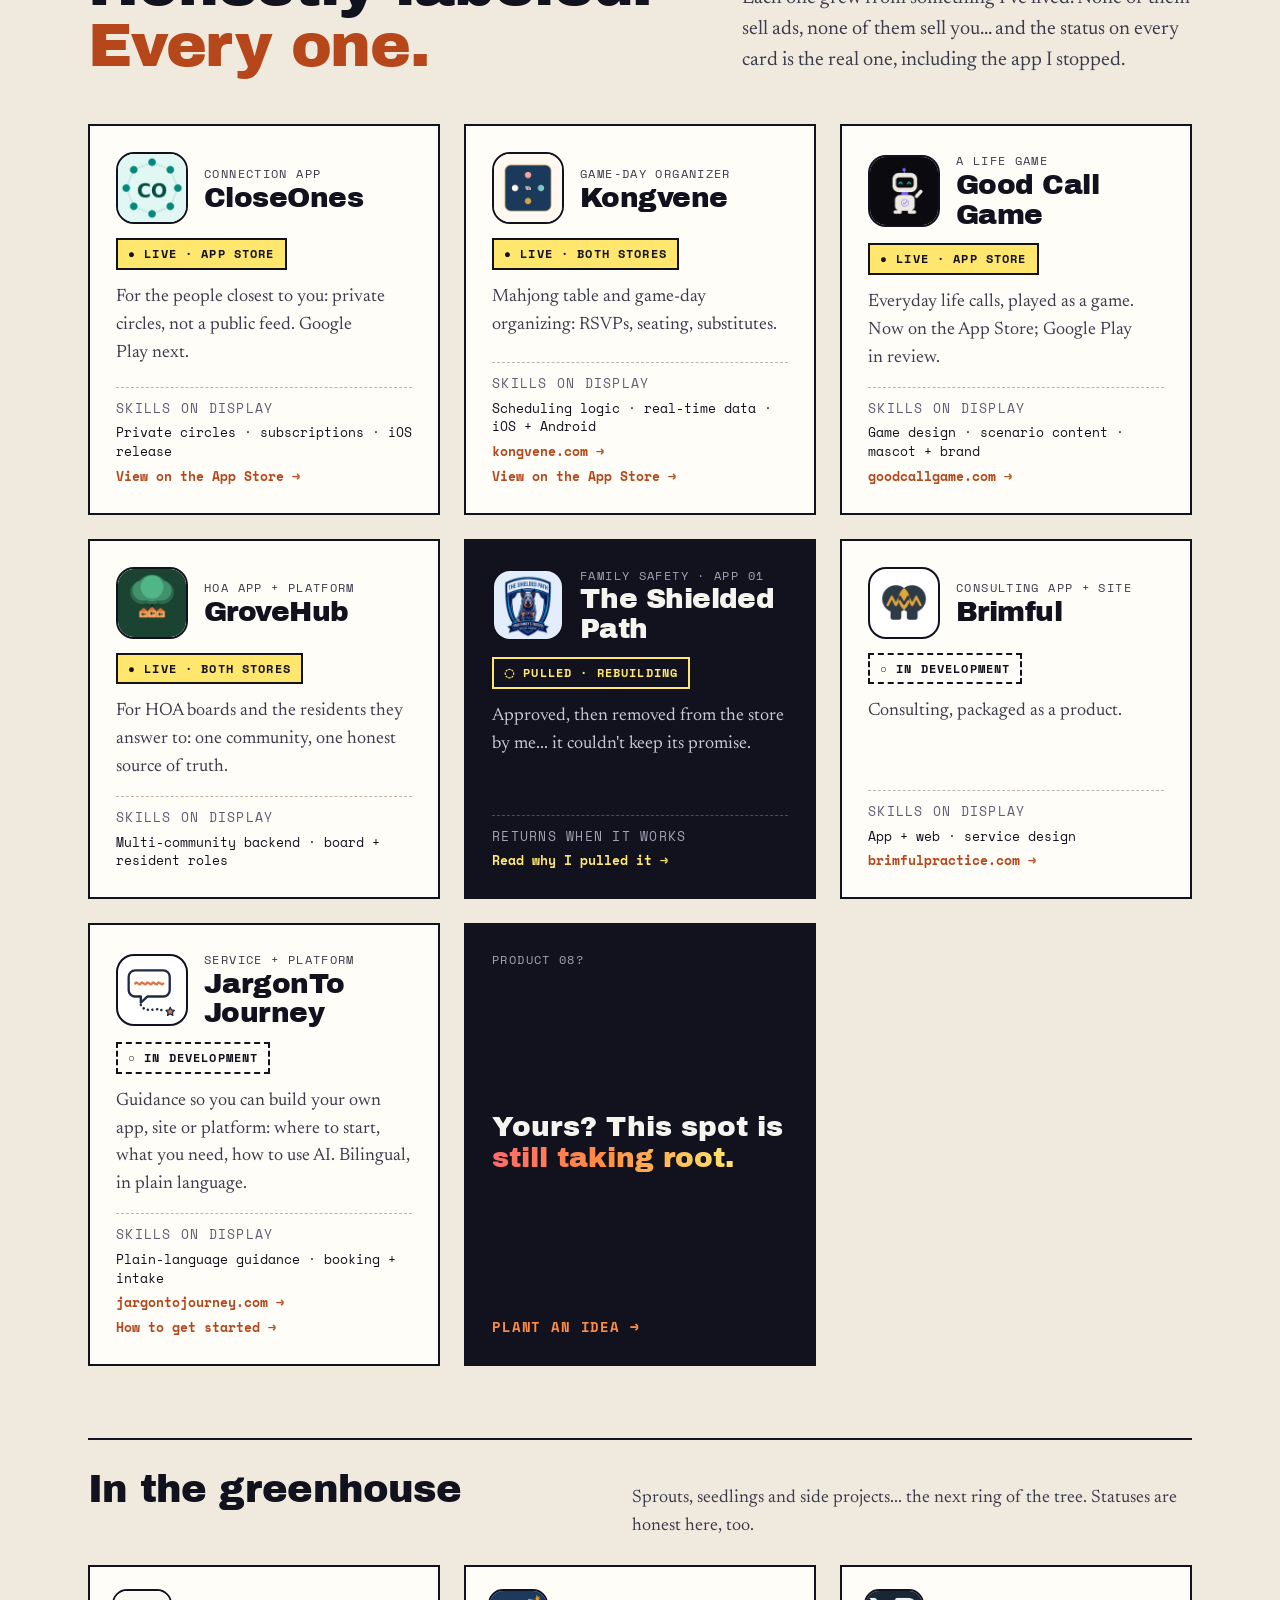
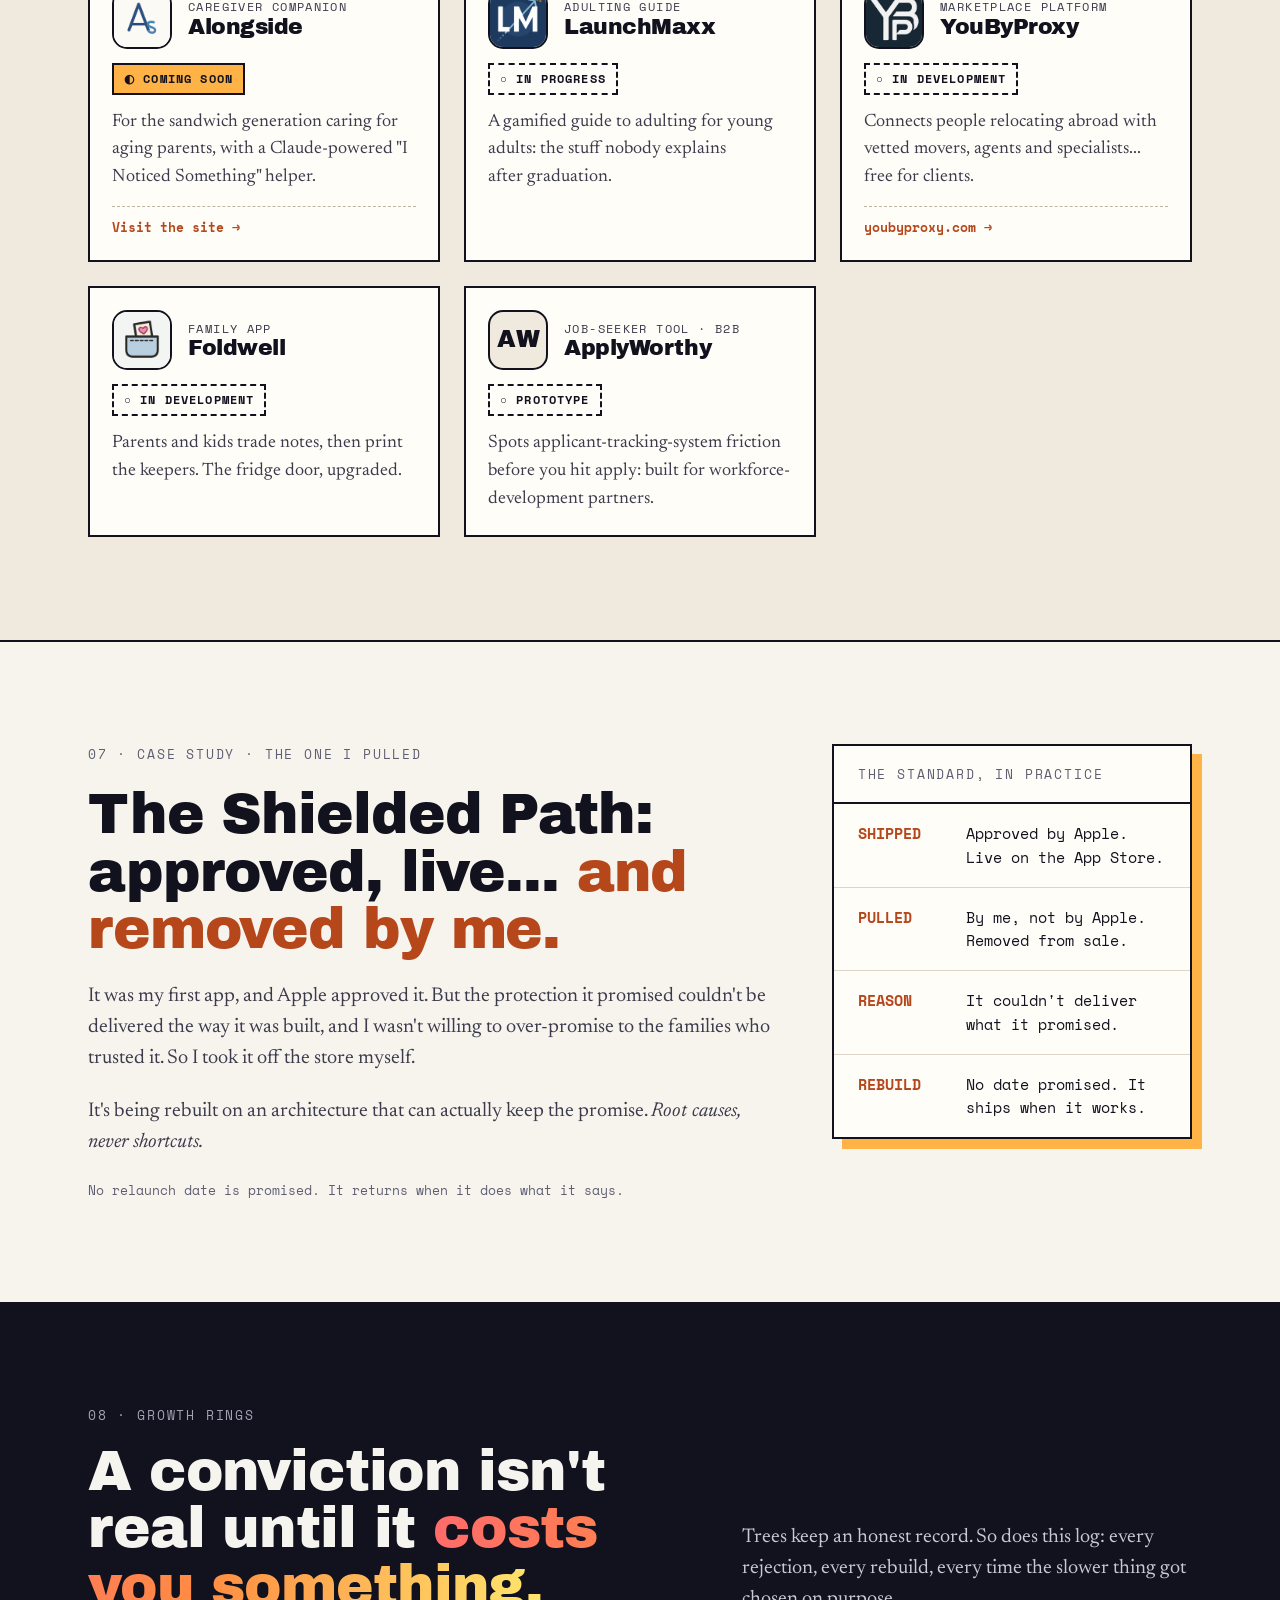
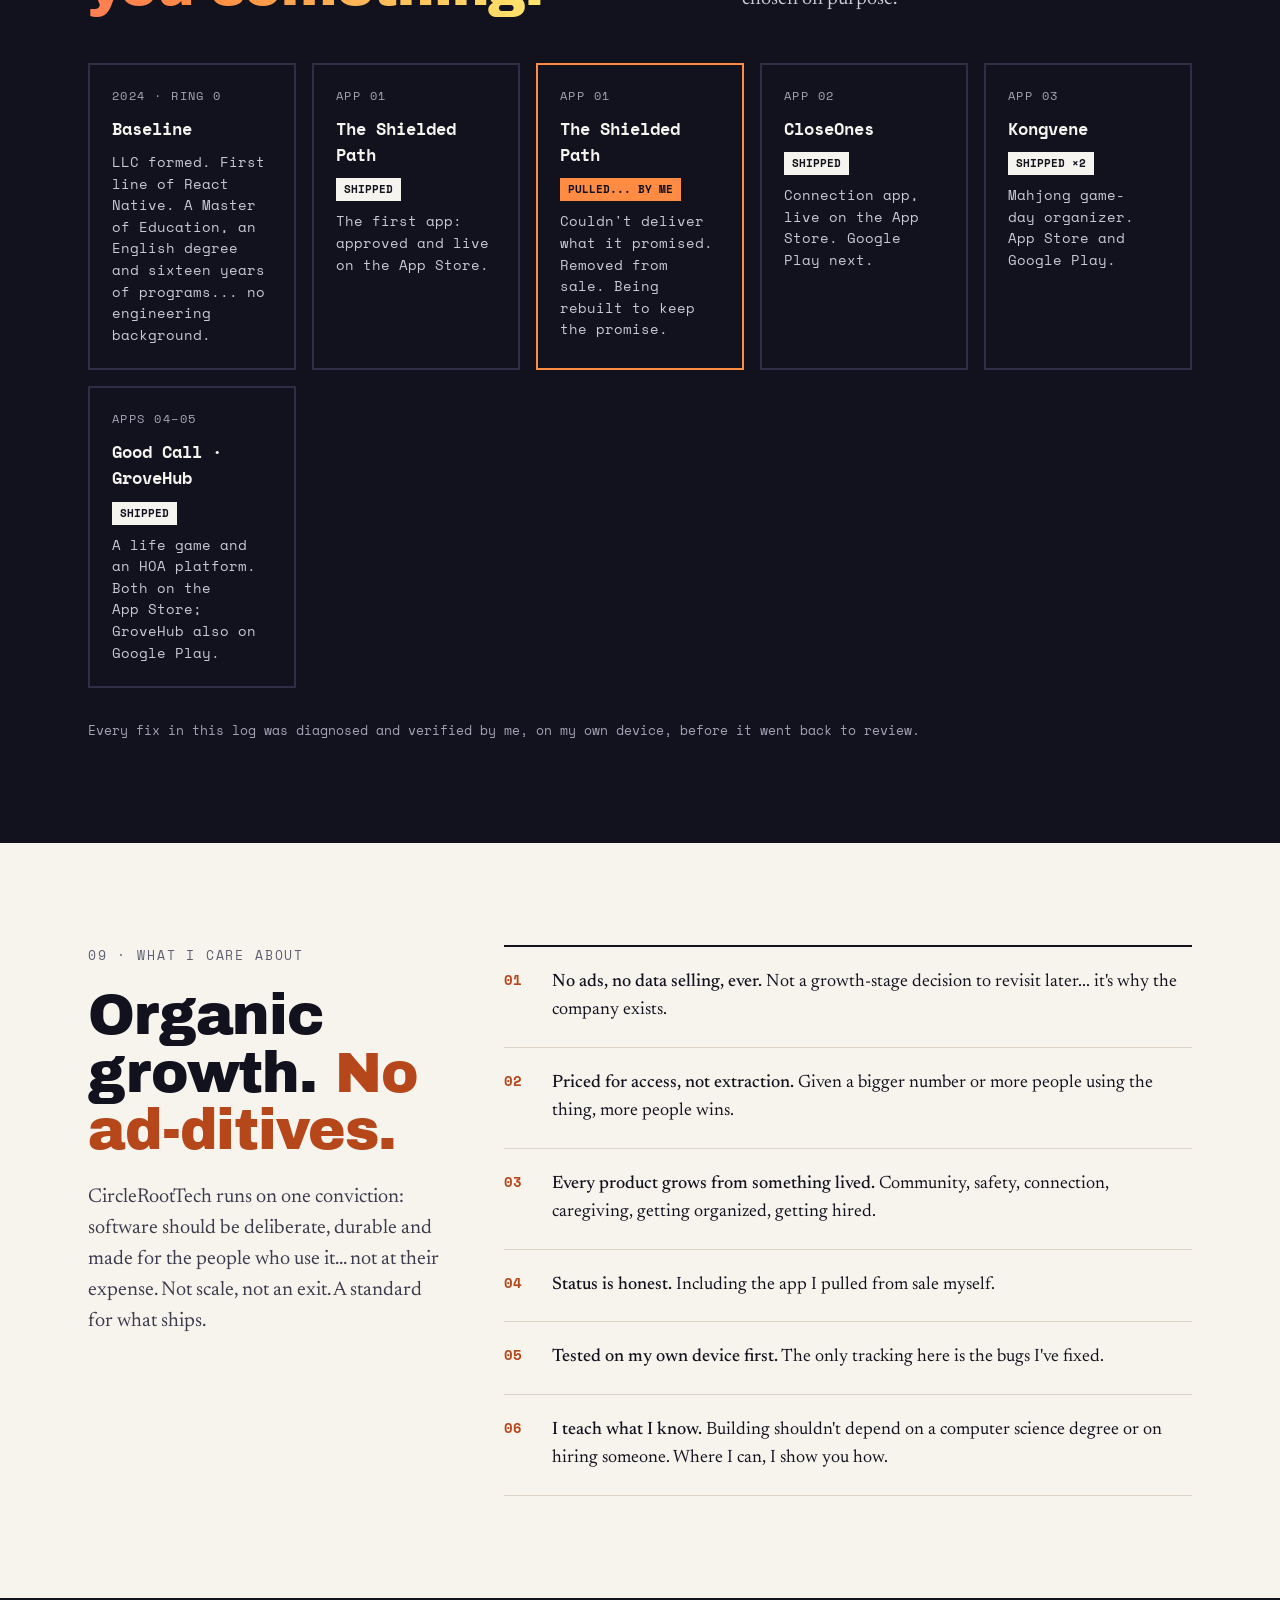
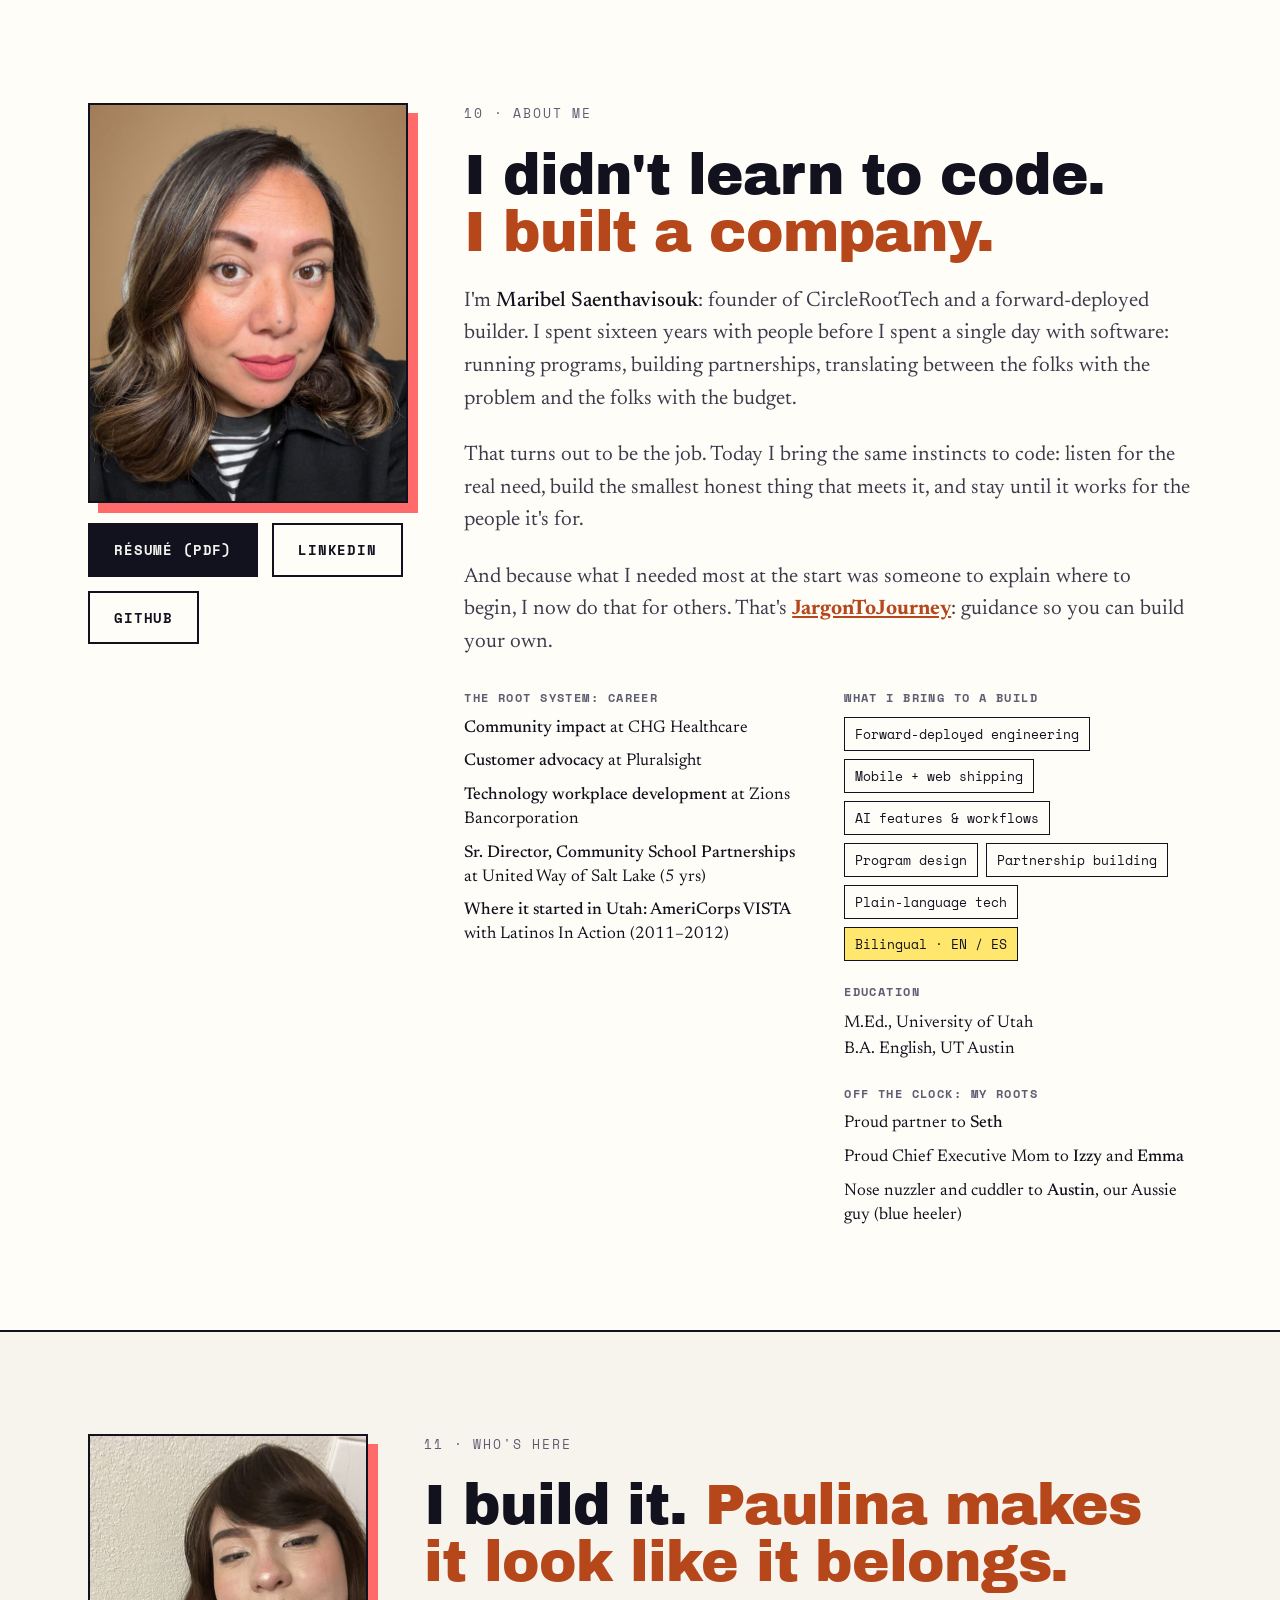
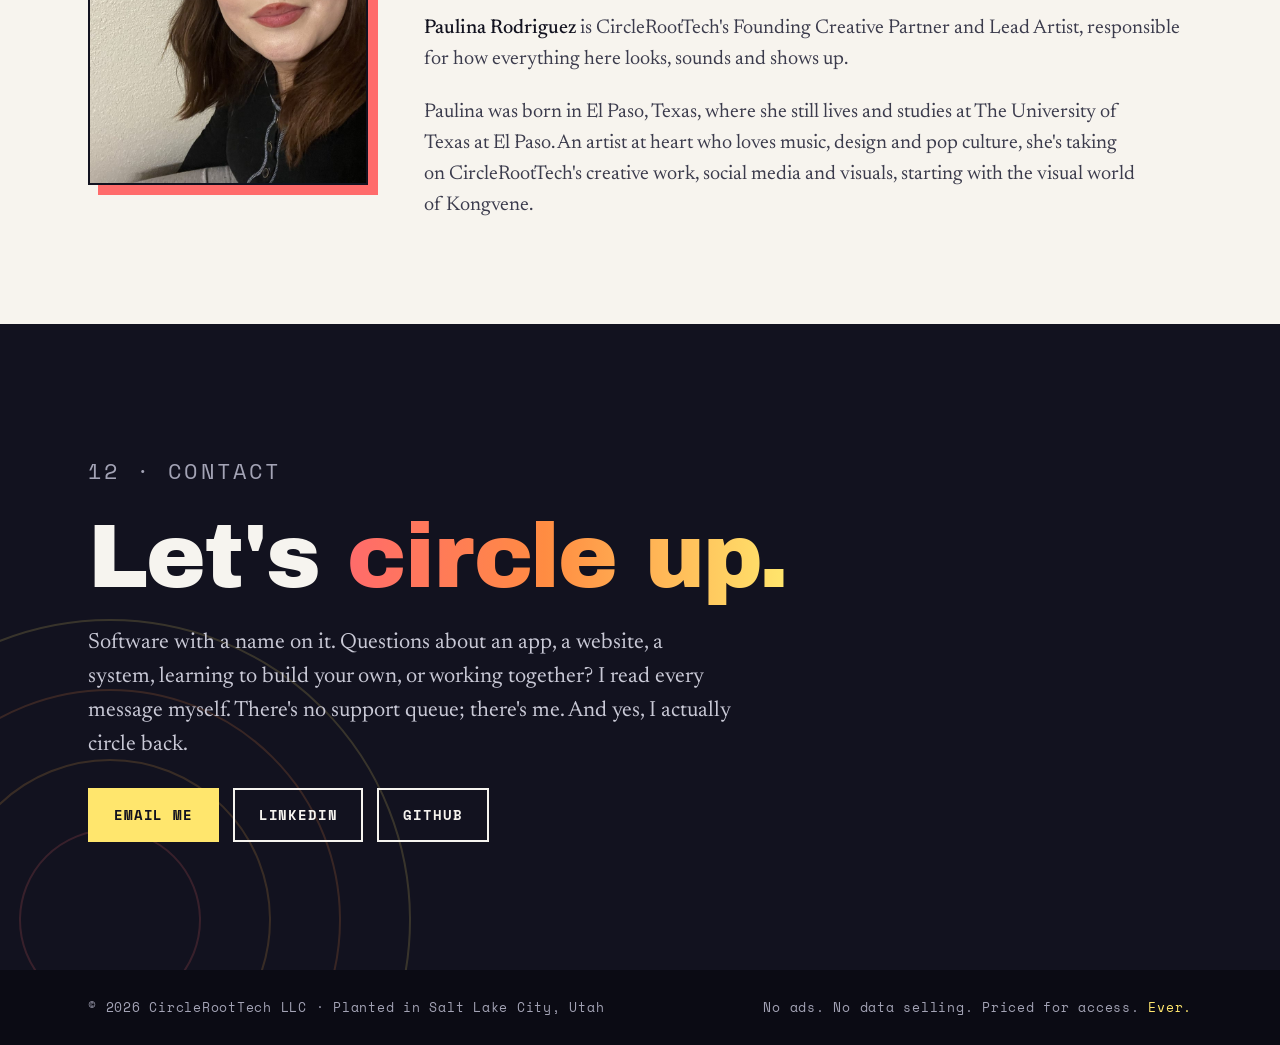
==== commit 56ba712a: "Update Paulina's bio: creative, social media and visuals, starting with Kongvene Co-Authored-By: Cla" ====
--- a/index.html
+++ b/index.html
@@ -685,8 +685,8 @@
     <div style="flex:999 1 480px;min-width:0;display:flex;flex-direction:column;gap:22px">
       <p class="label">11 · Who's here</p>
       <h2 style="font-size:clamp(34px,4.4vw,58px);line-height:1.02">I build it. <span class="ember">Paulina makes it look like it belongs.</span></h2>
-      <p style="font-size:20px;color:var(--text-2)"><strong style="color:var(--text);font-weight:500">Paulina Rodriguez</strong> is CircleRootTech's Founding Creative Partner and Lead Artist. She owns the visuals, the brand and the social media: how everything here looks, sounds and shows up.</p>
-      <p style="font-size:20px;color:var(--text-2)">Paulina was born in El Paso, Texas, where she still lives and studies at The University of Texas at El Paso. An artist at heart who loves music, design and pop culture, she's shaping the visual world of Kongvene.</p>
+      <p style="font-size:20px;color:var(--text-2)"><strong style="color:var(--text);font-weight:500">Paulina Rodriguez</strong> is CircleRootTech's Founding Creative Partner and Lead Artist, responsible for how everything here looks, sounds and shows up.</p>
+      <p style="font-size:20px;color:var(--text-2)">Paulina was born in El Paso, Texas, where she still lives and studies at The University of Texas at El Paso. An artist at heart who loves music, design and pop culture, she's taking on CircleRootTech's creative work, social media and visuals, starting with the visual world of Kongvene.</p>
     </div>
   </div>
 </section>
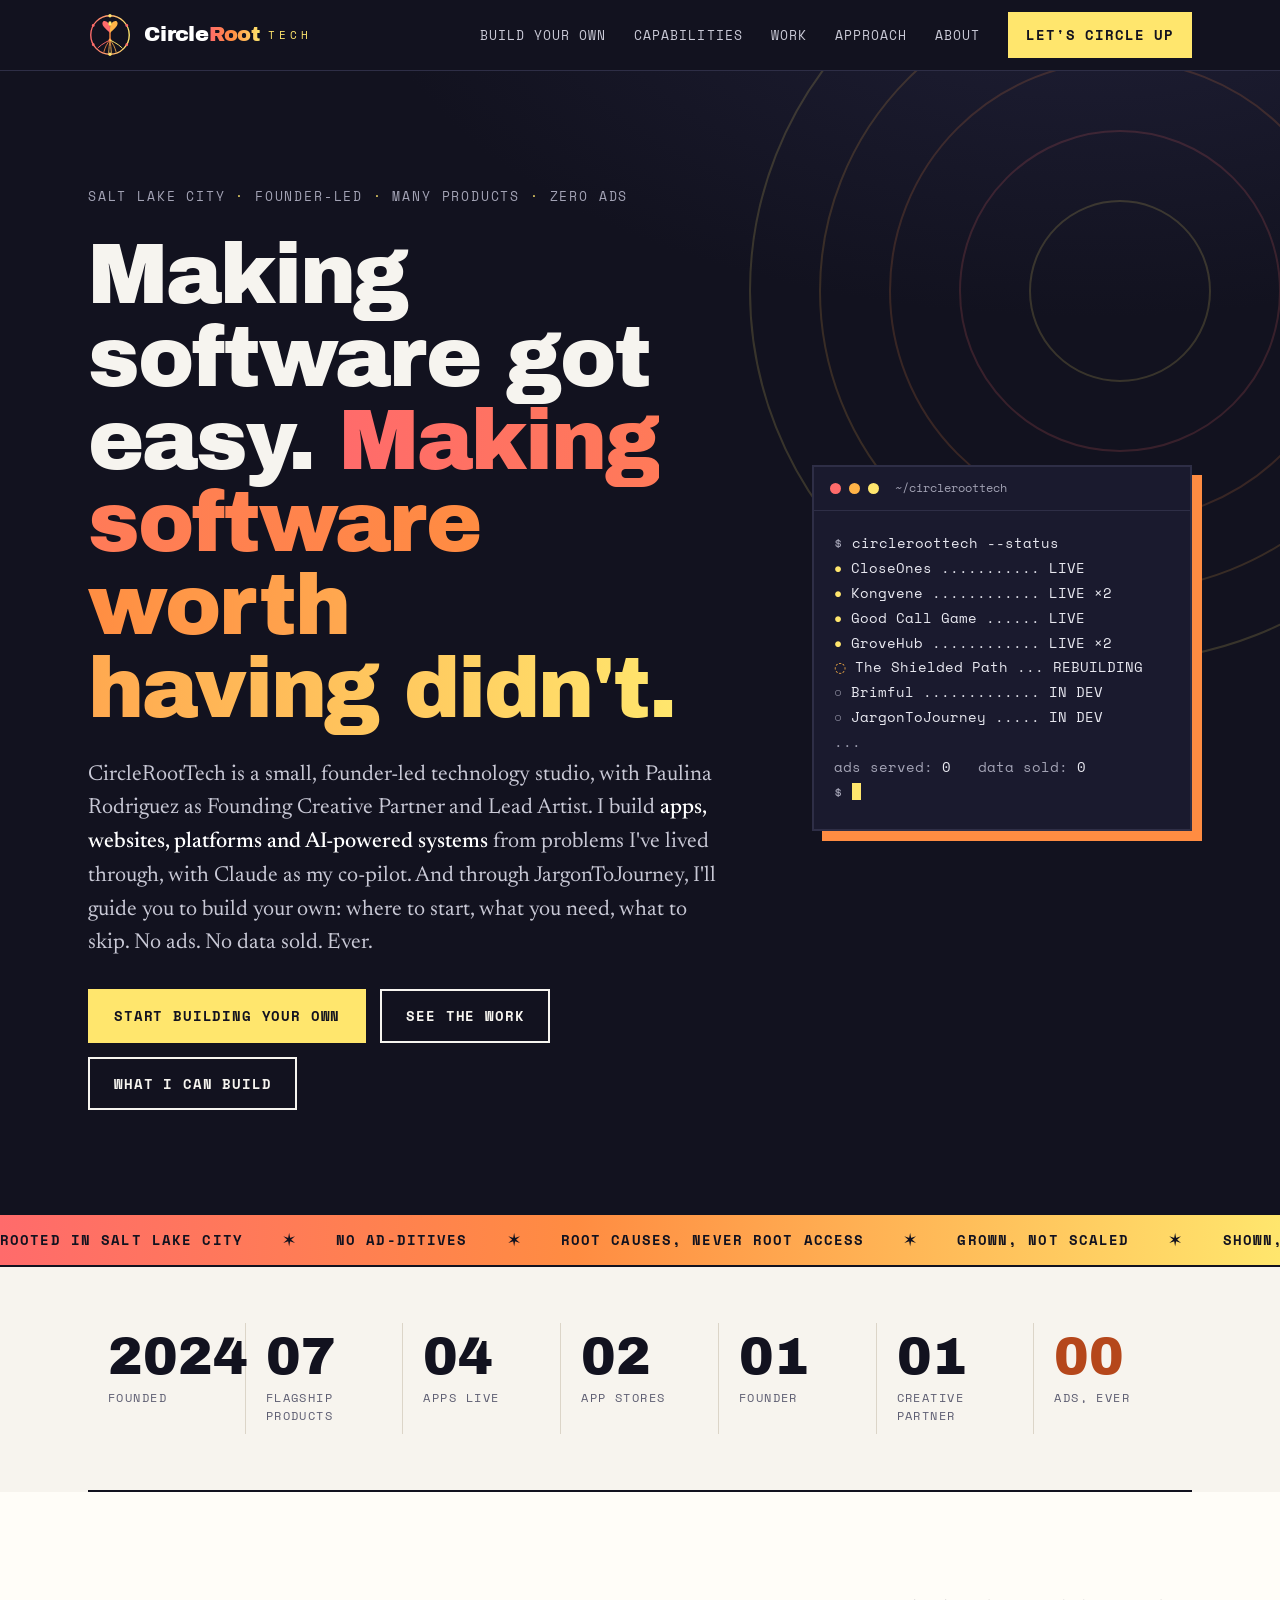
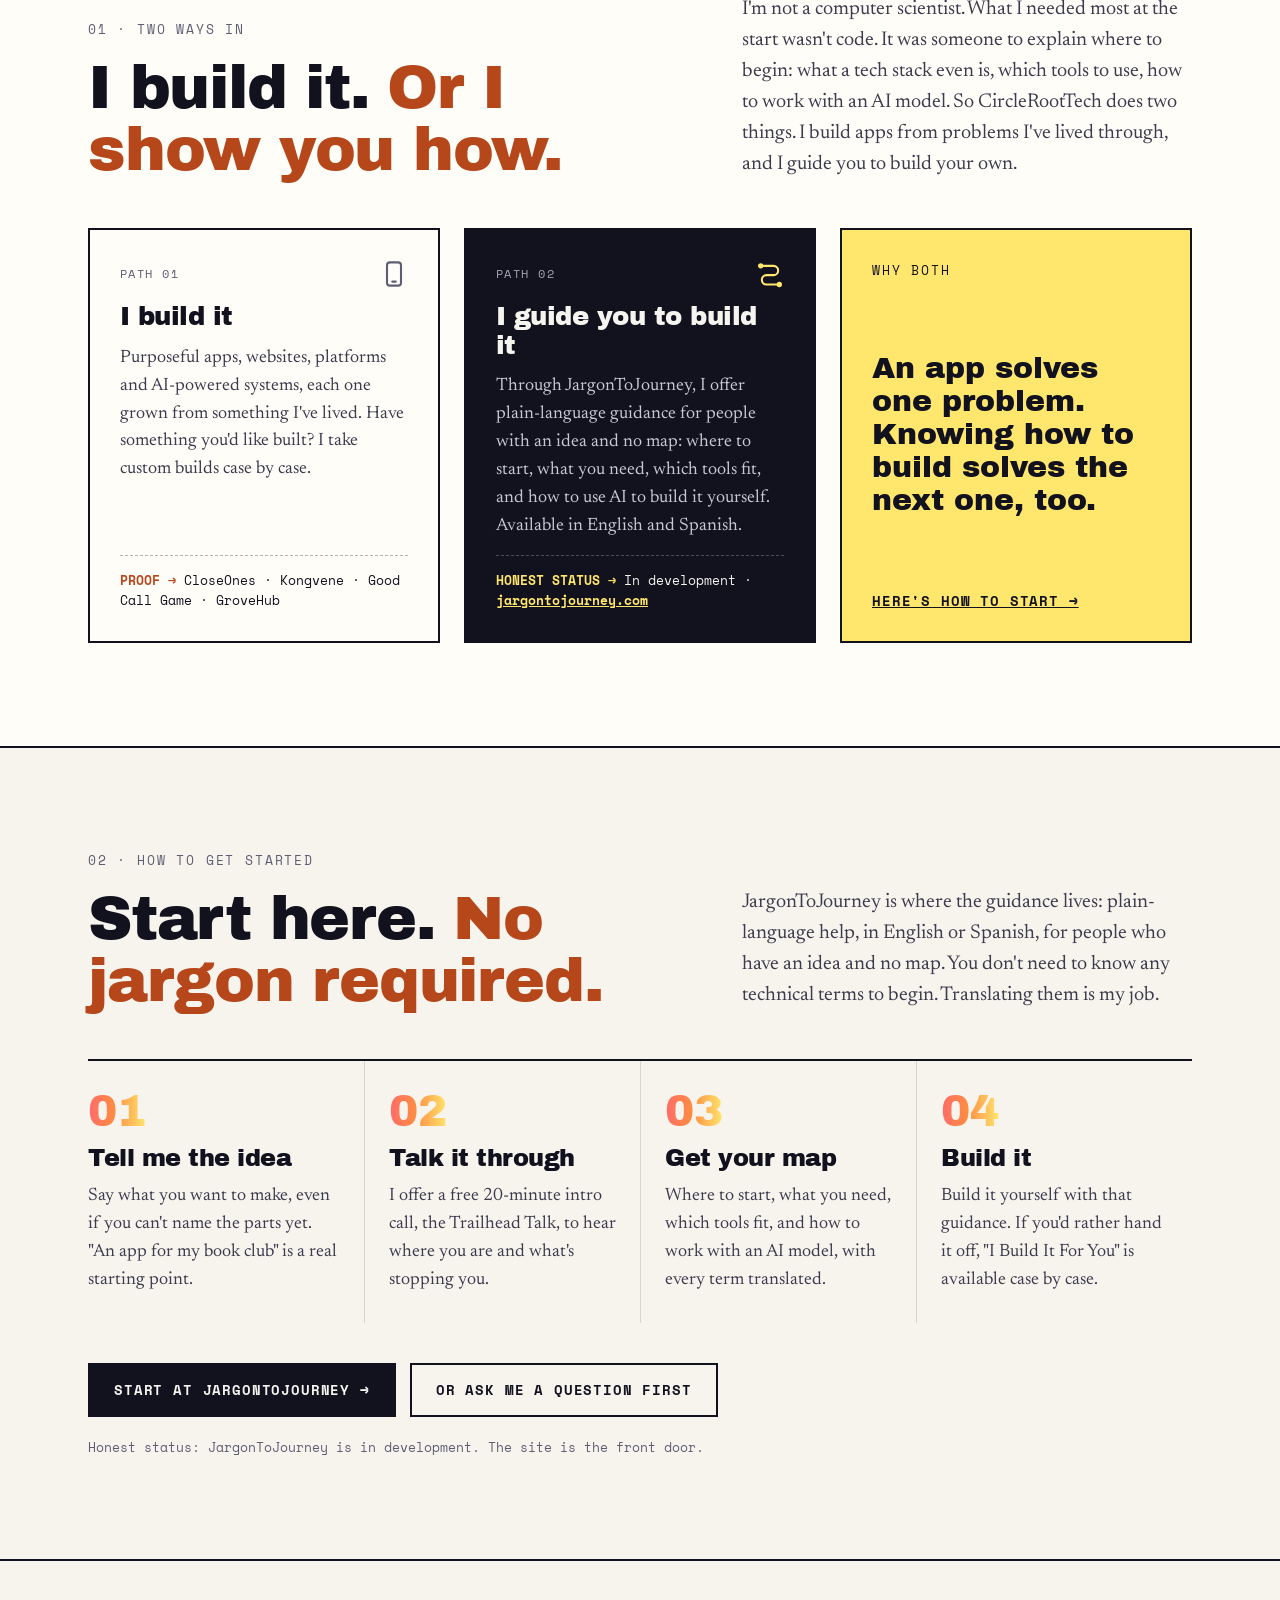
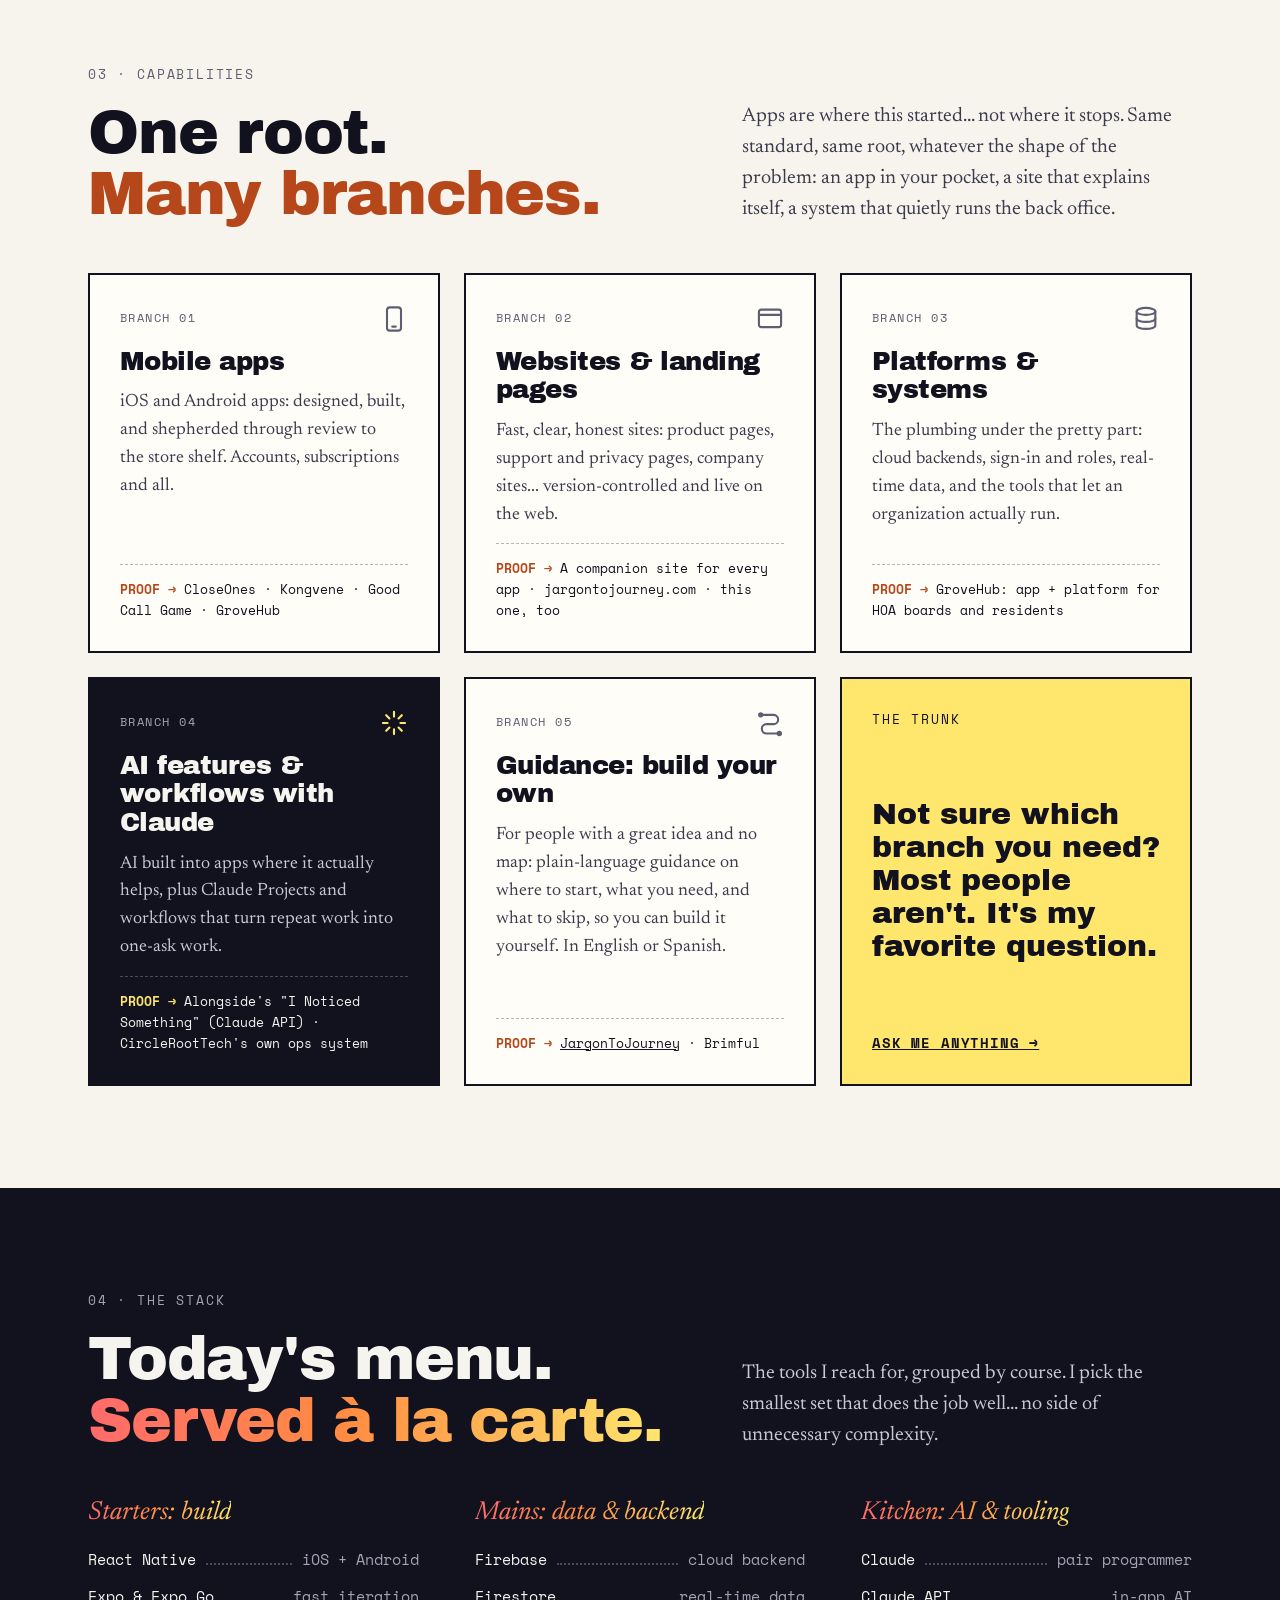
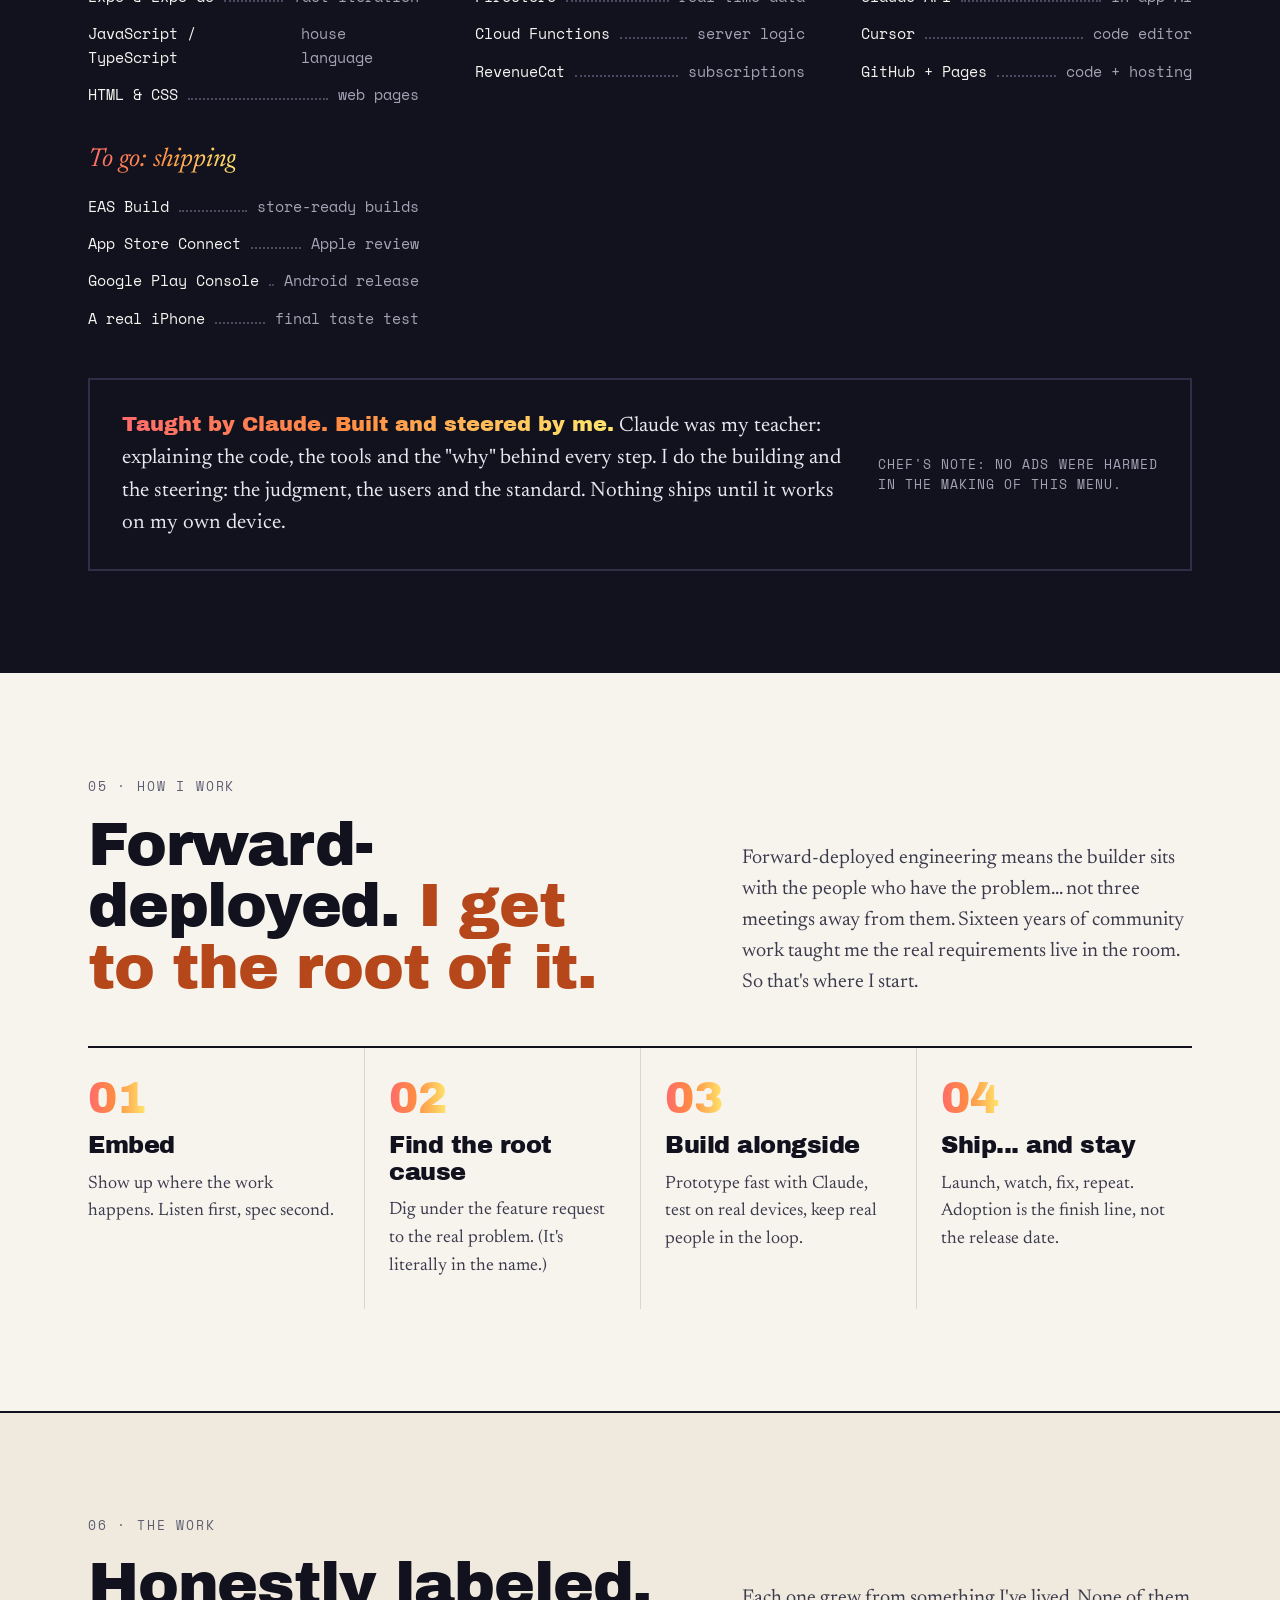
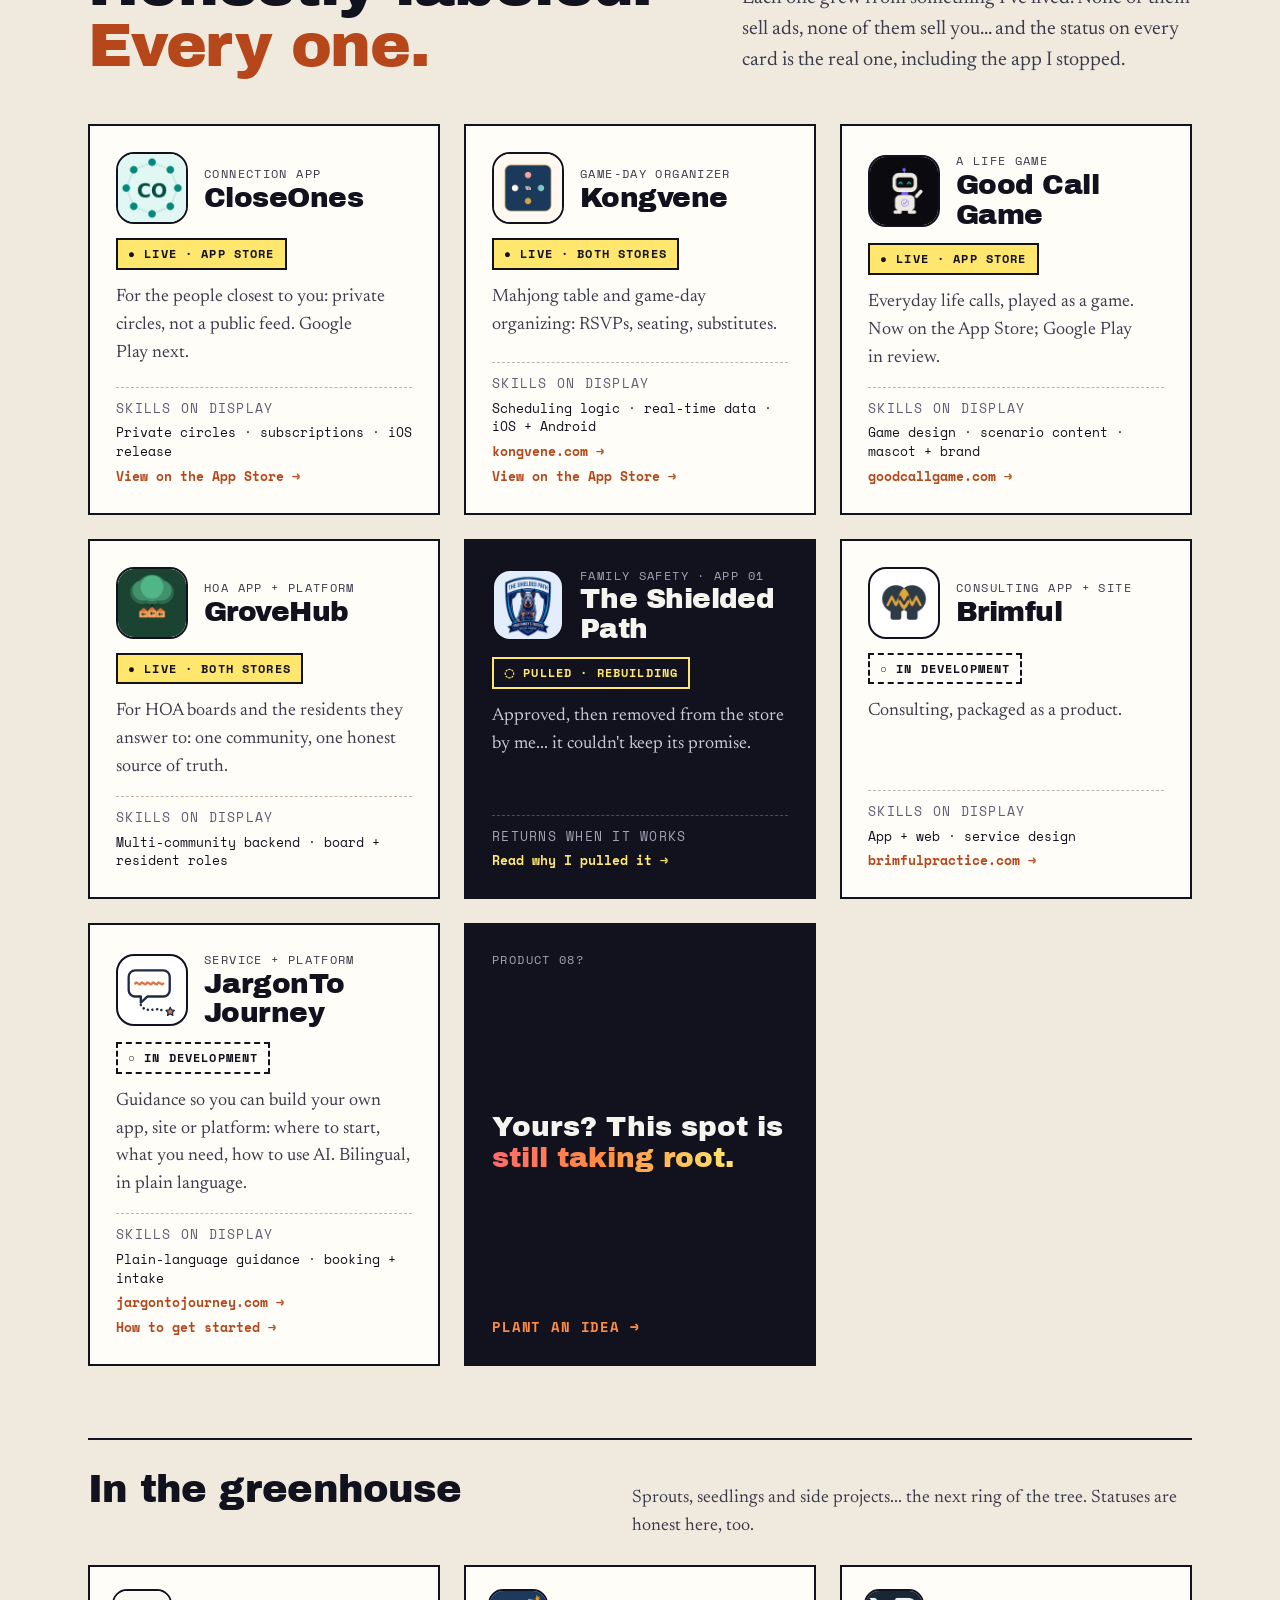
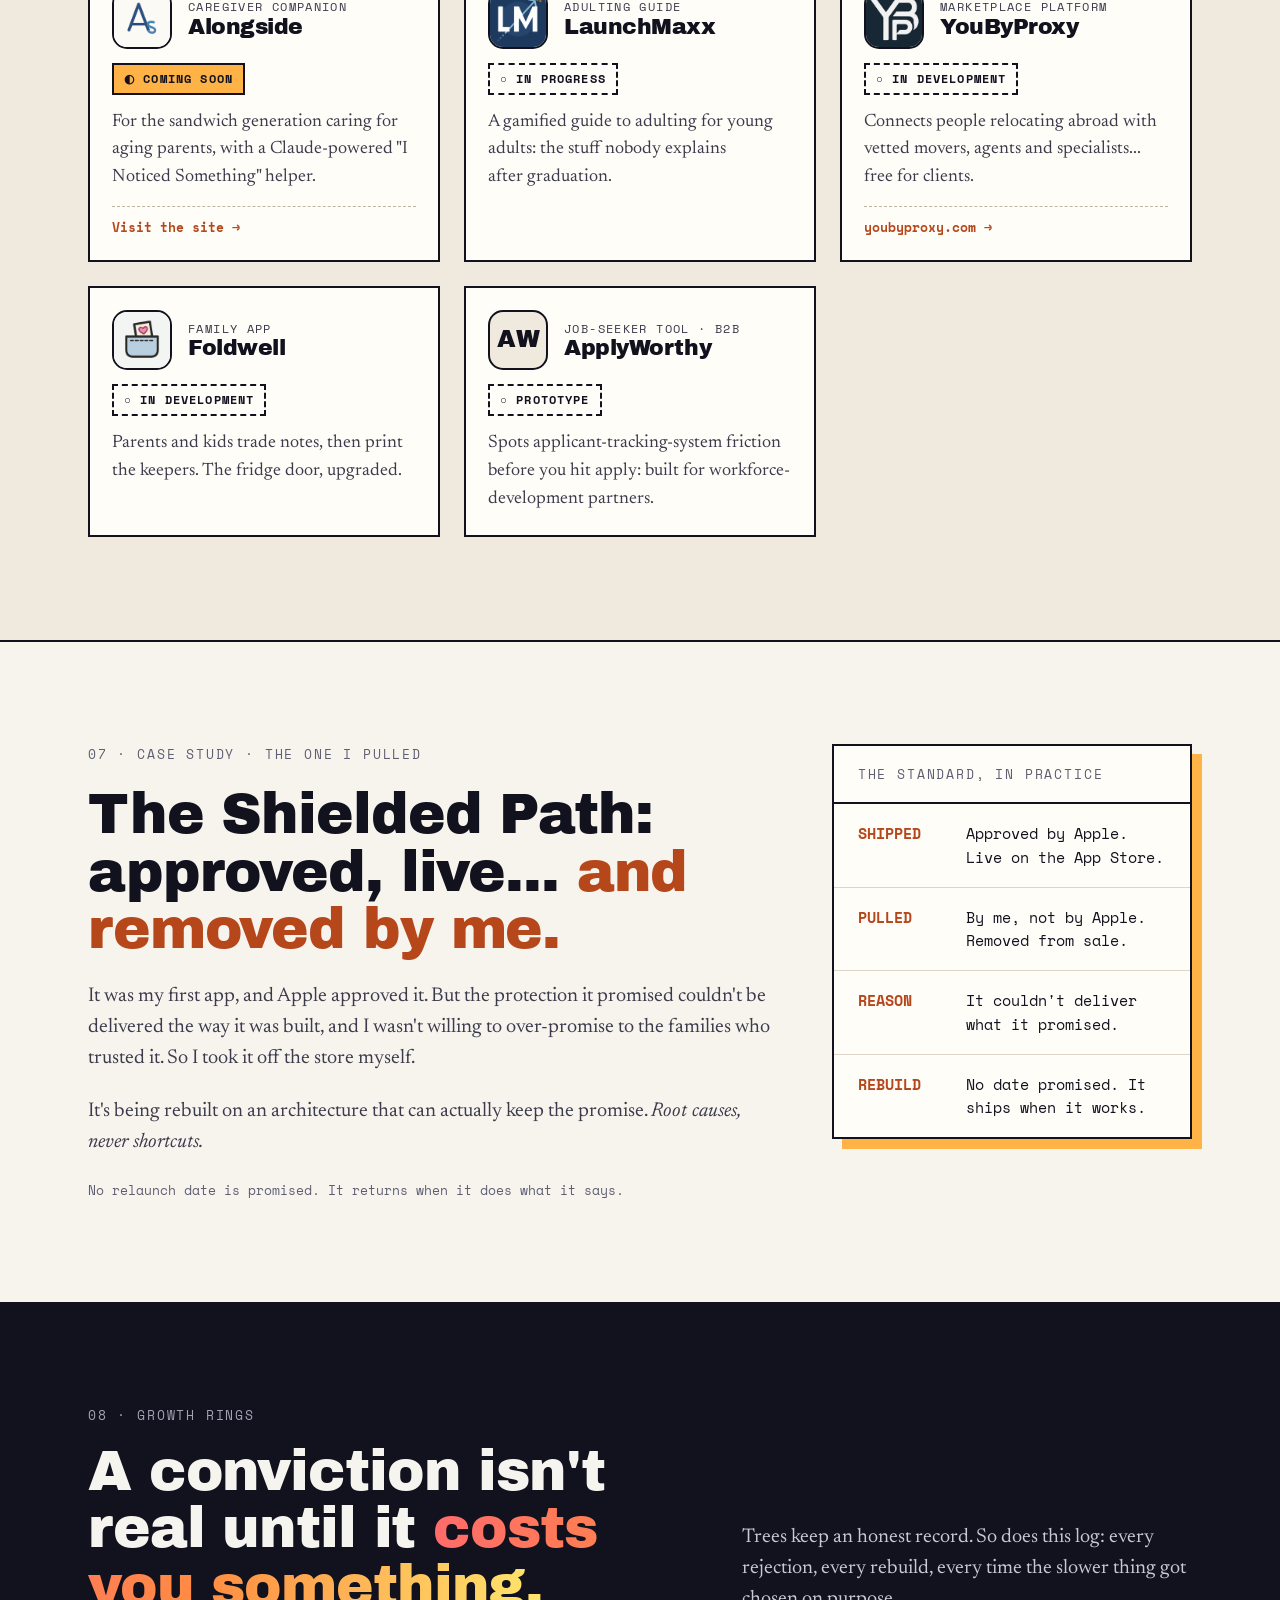
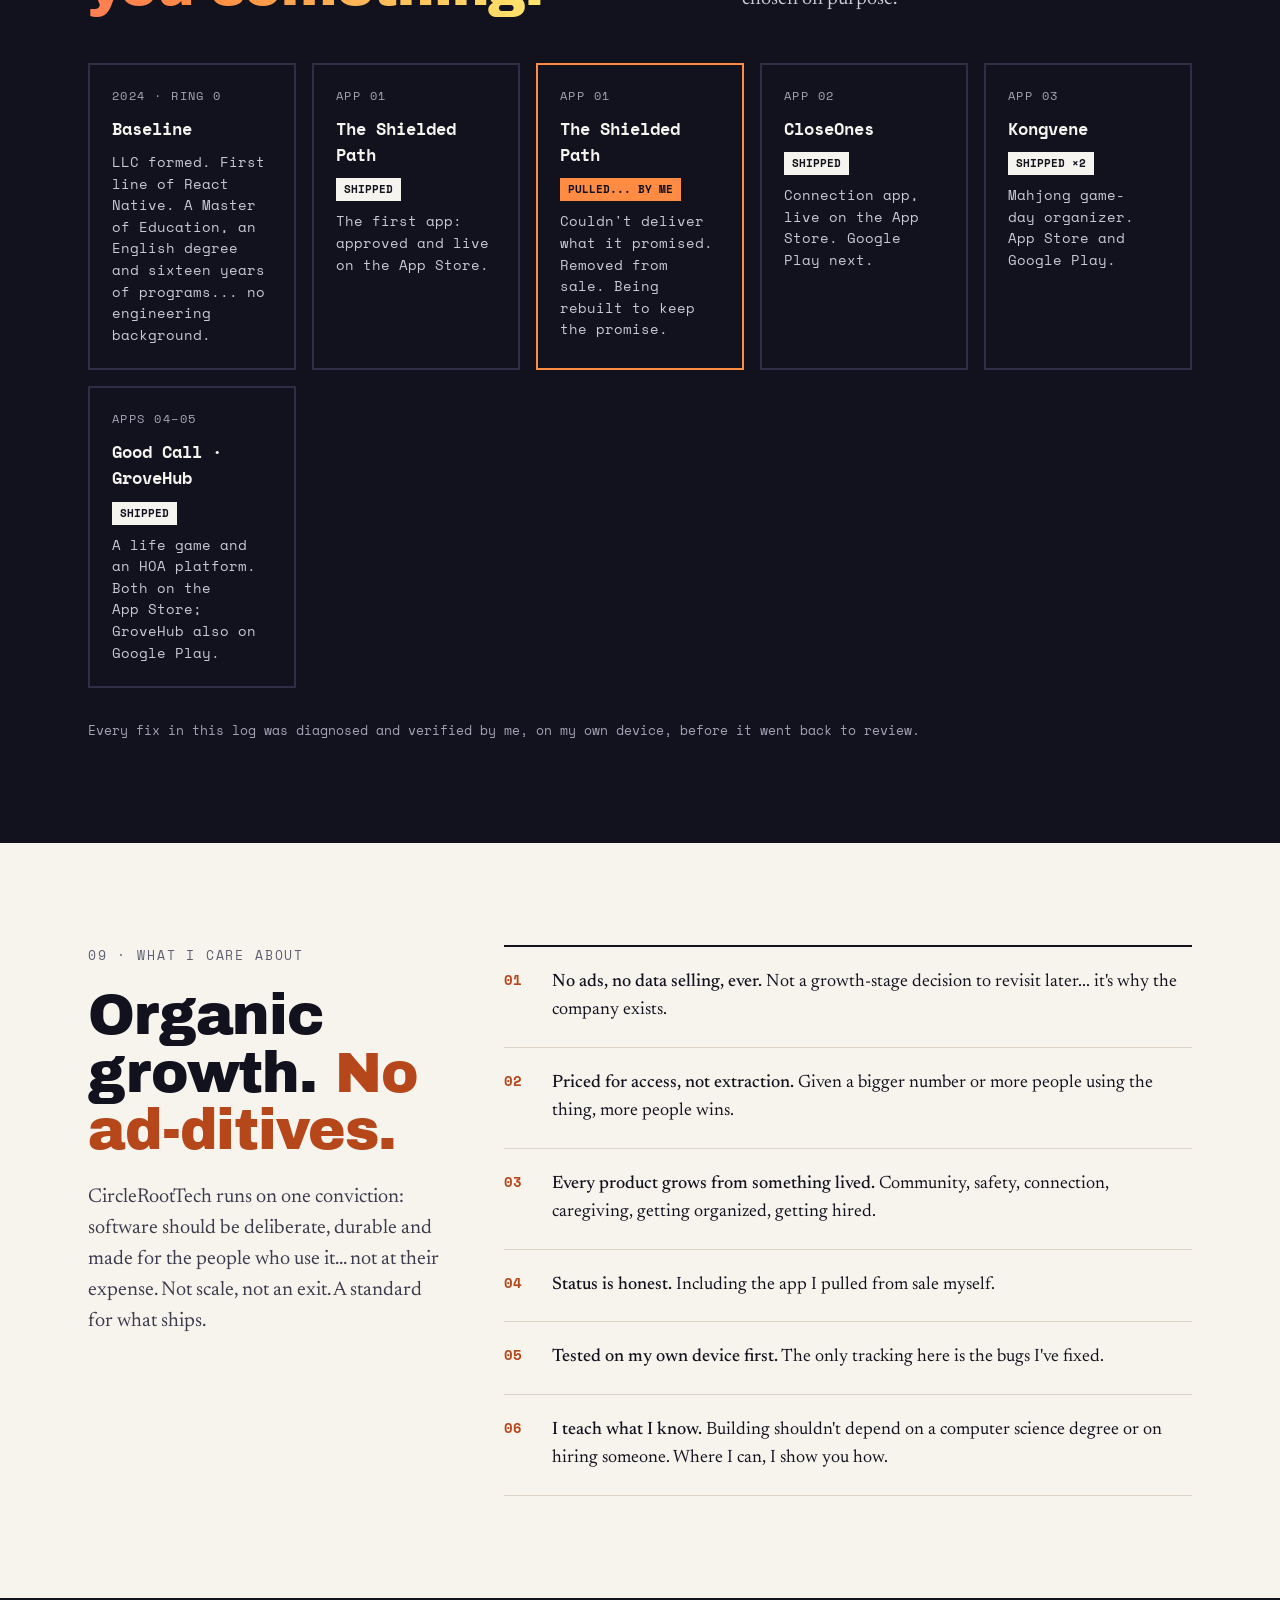
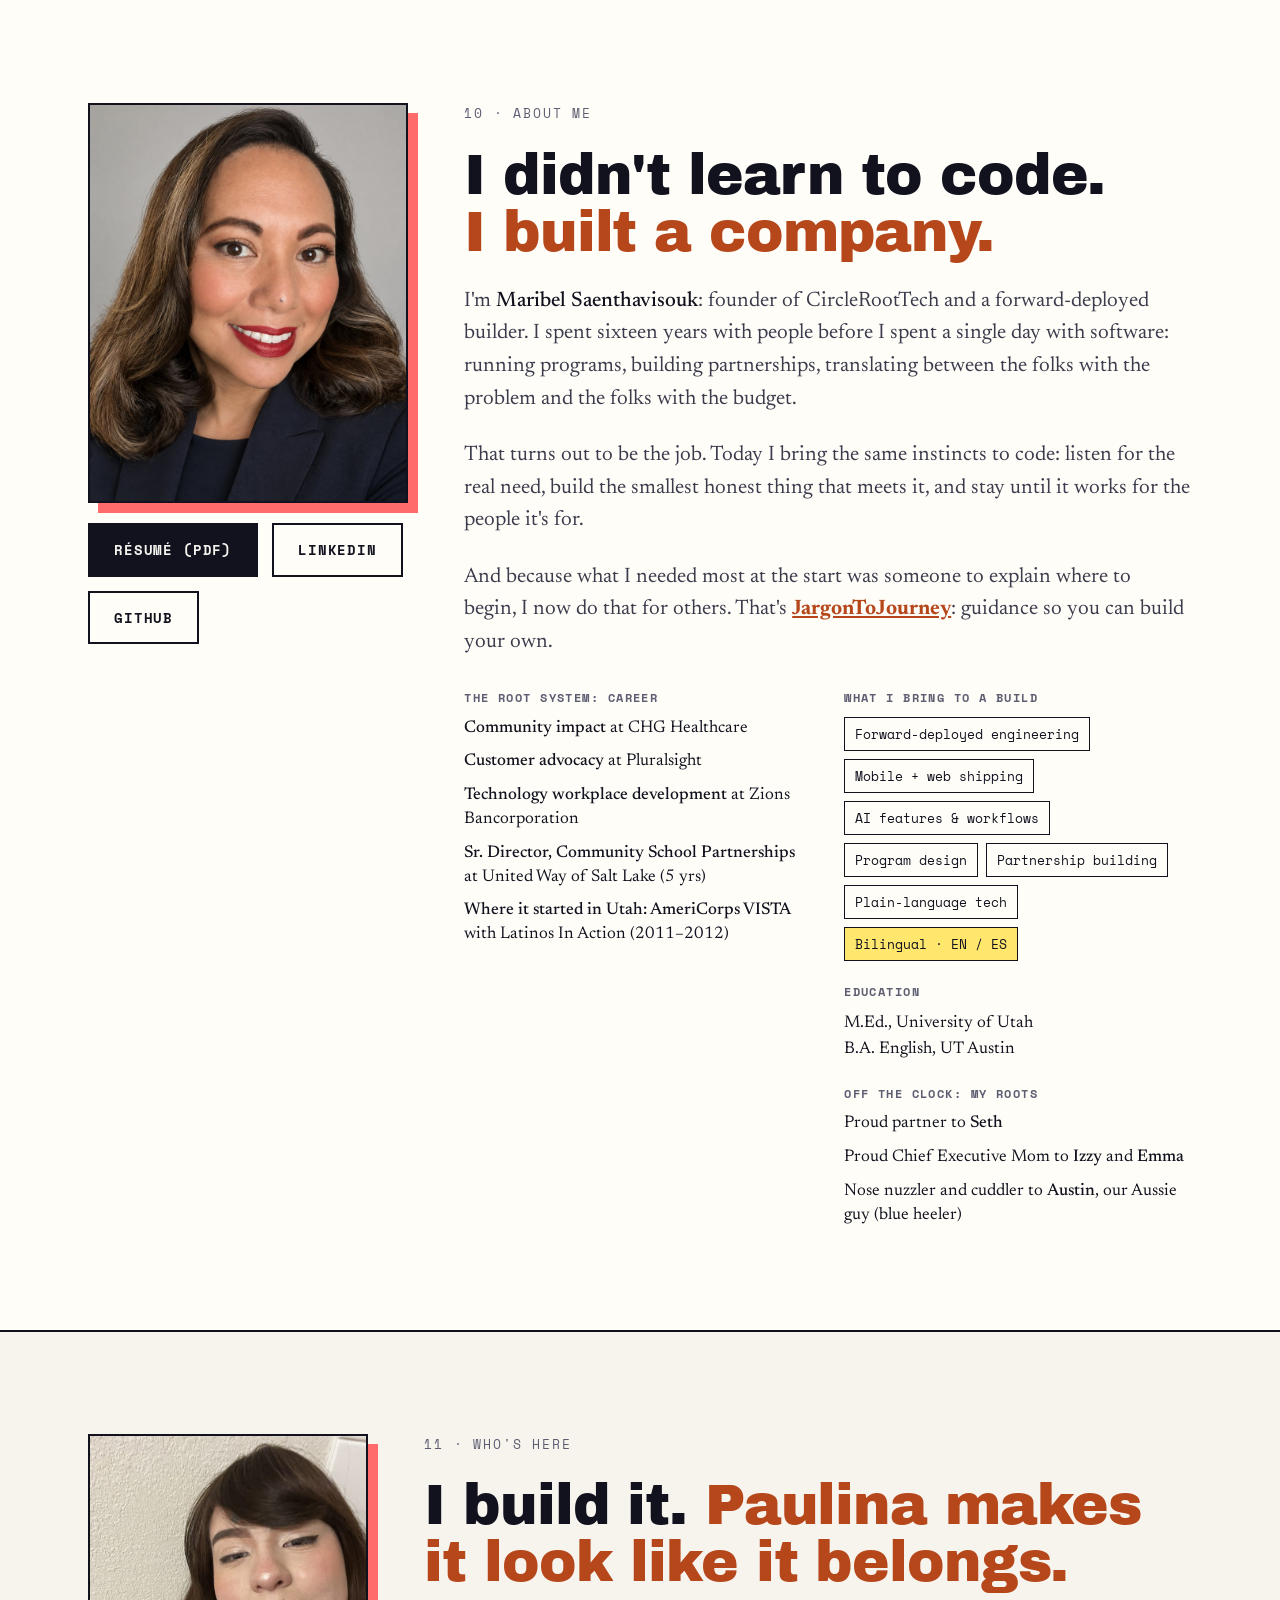
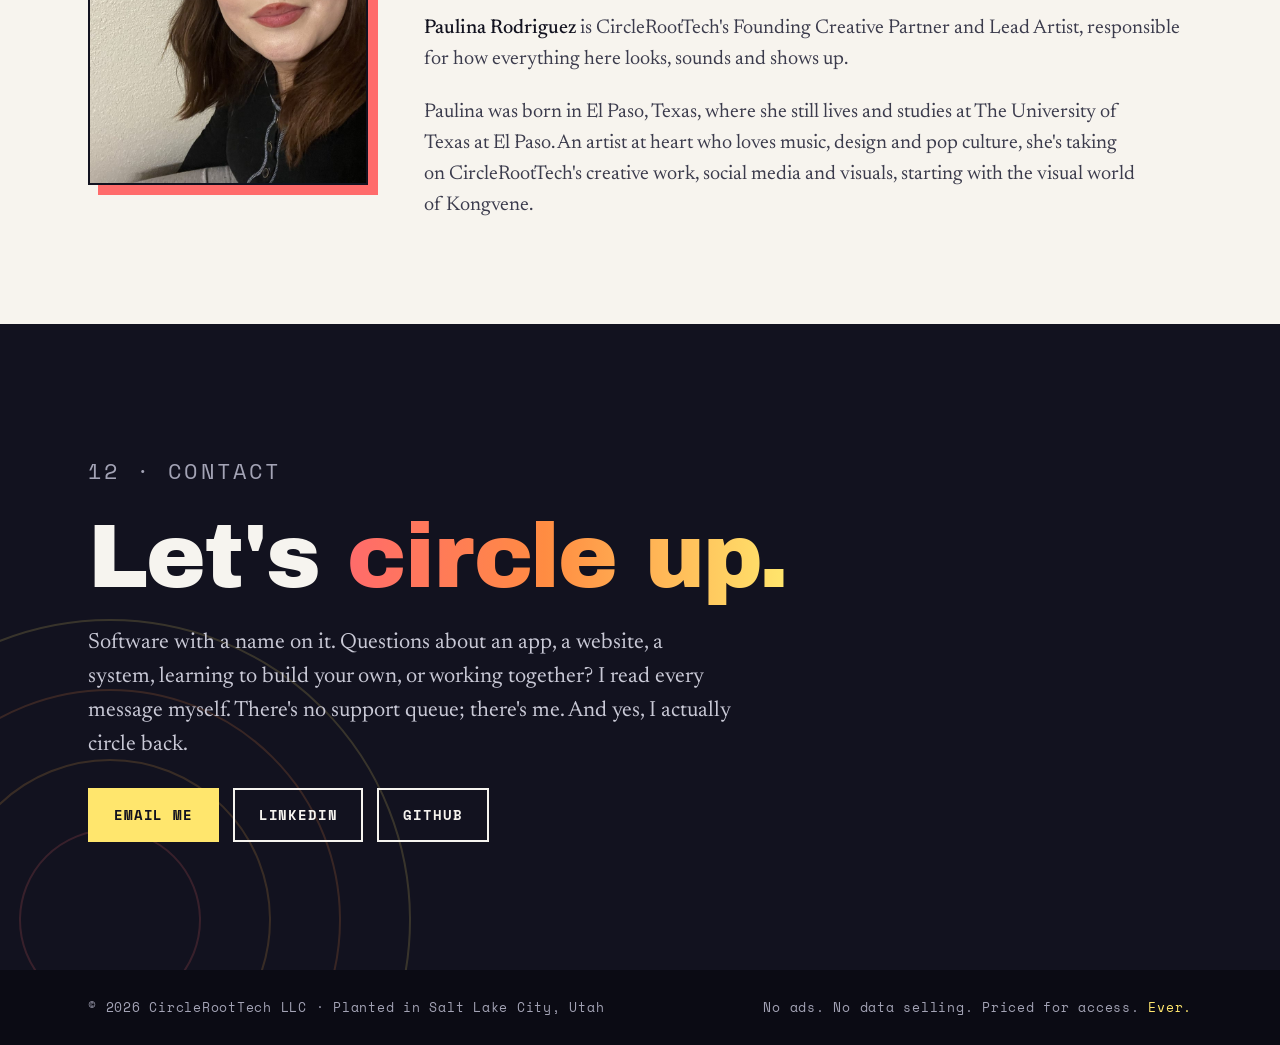
==== commit f110643c: "About: replace founder photo with new headshot Co-Authored-By: Claude Sonnet 5.5 <noreply@anthropic." ====
--- a/index.html
+++ b/index.html
@@ -633,7 +633,7 @@
 <section id="about" class="section about">
   <div class="wrap split">
     <div style="display:flex;flex-direction:column;gap:20px">
-      <div class="portrait"><img src="maribel.jpg" alt="Maribel Saenthavisouk, founder of CircleRootTech" width="640" height="800"></div>
+      <div class="portrait"><img src="maribel-headshot.jpg" alt="Maribel Saenthavisouk, founder of CircleRootTech" width="800" height="1067"></div>
       <div class="btns">
         <a class="btn btn-ink" href="RESUME.pdf">Résumé (PDF)</a>
         <a class="btn btn-ghost" href="https://www.linkedin.com/in/maribel-saenthavisouk-1b42bb58">LinkedIn</a>
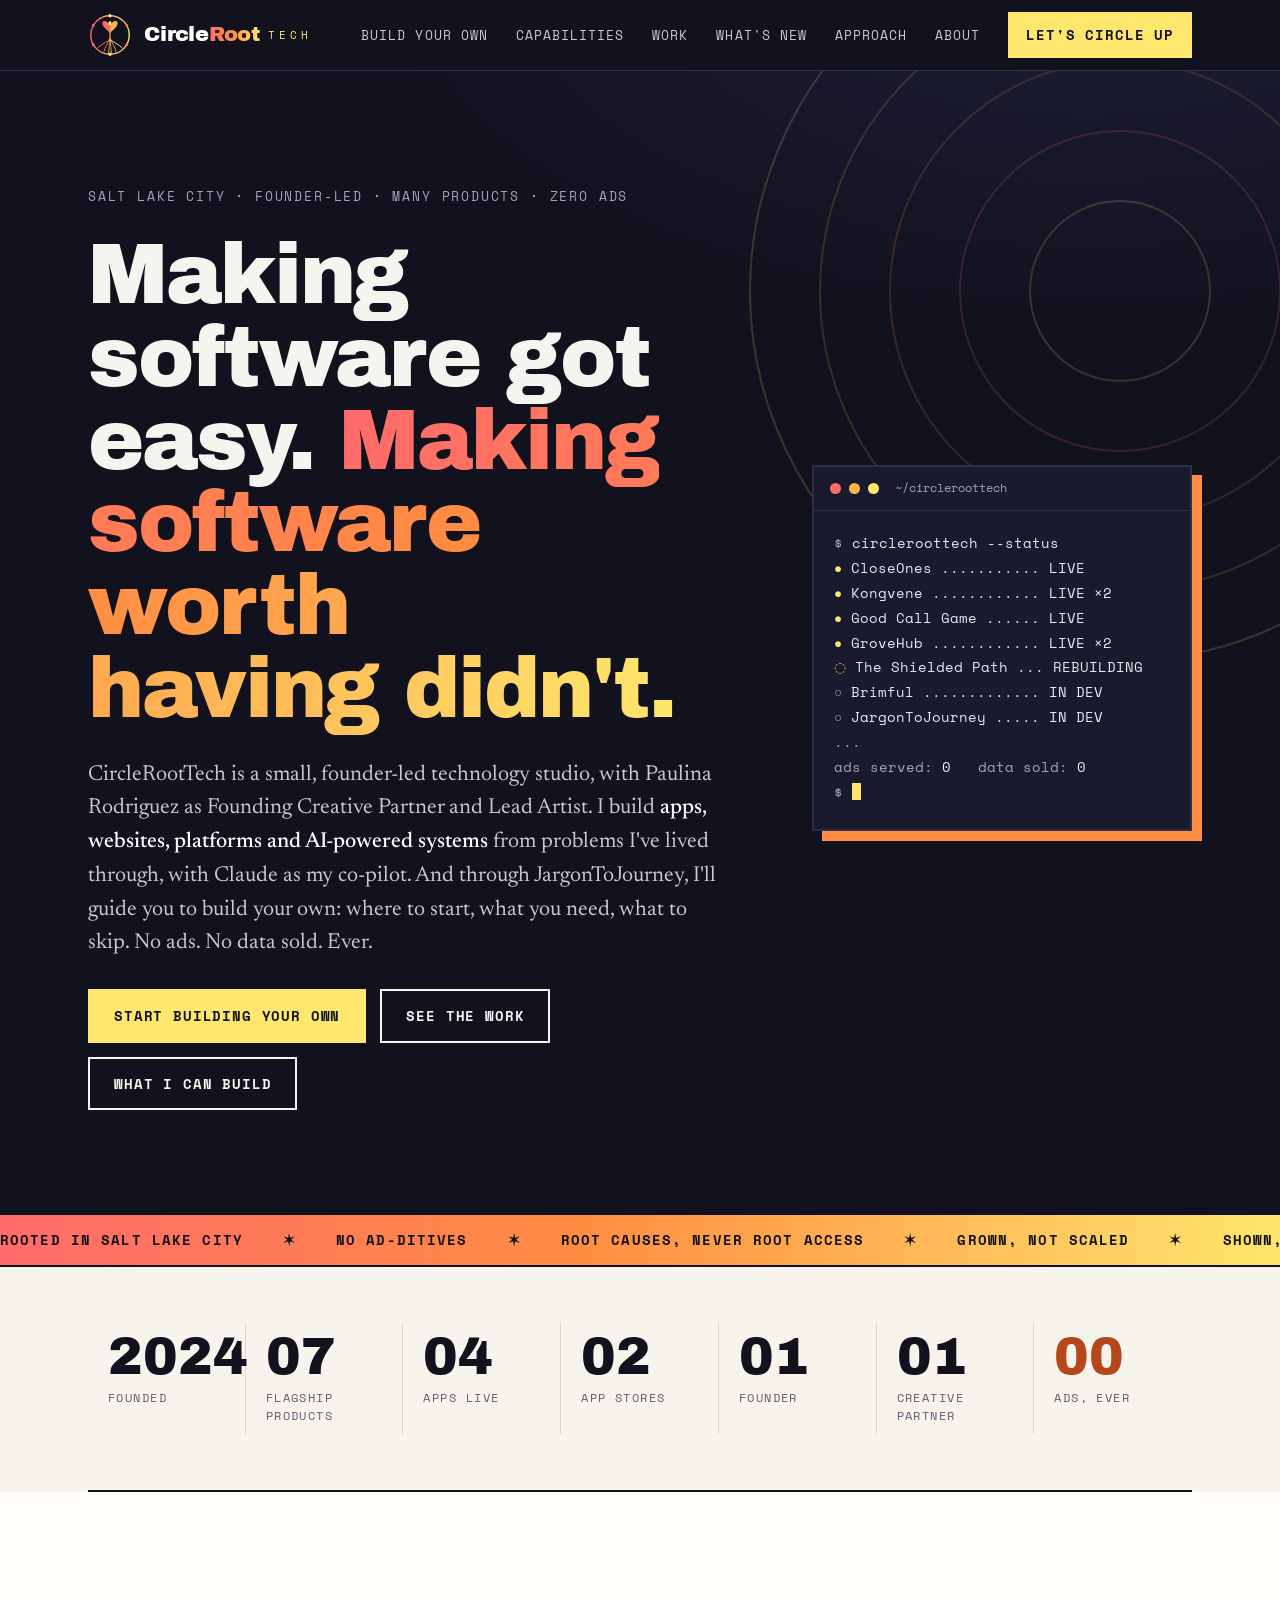
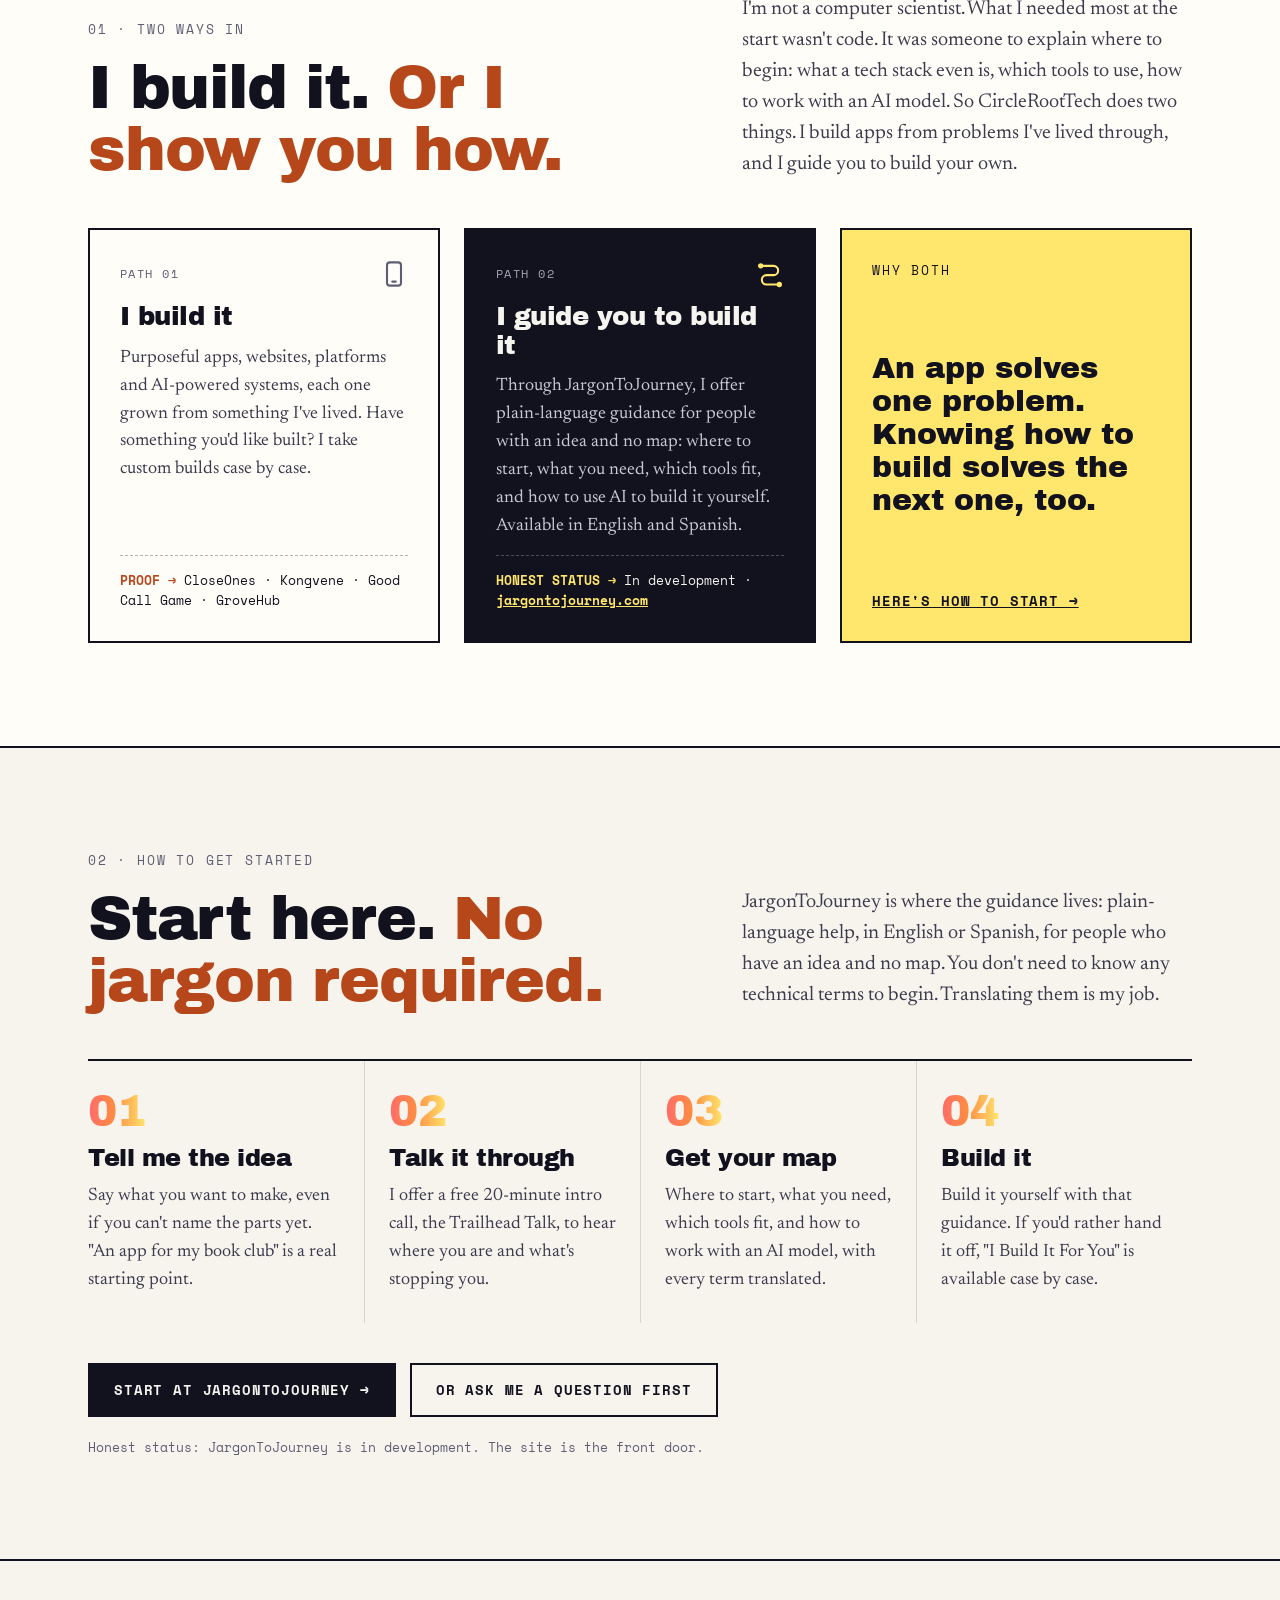
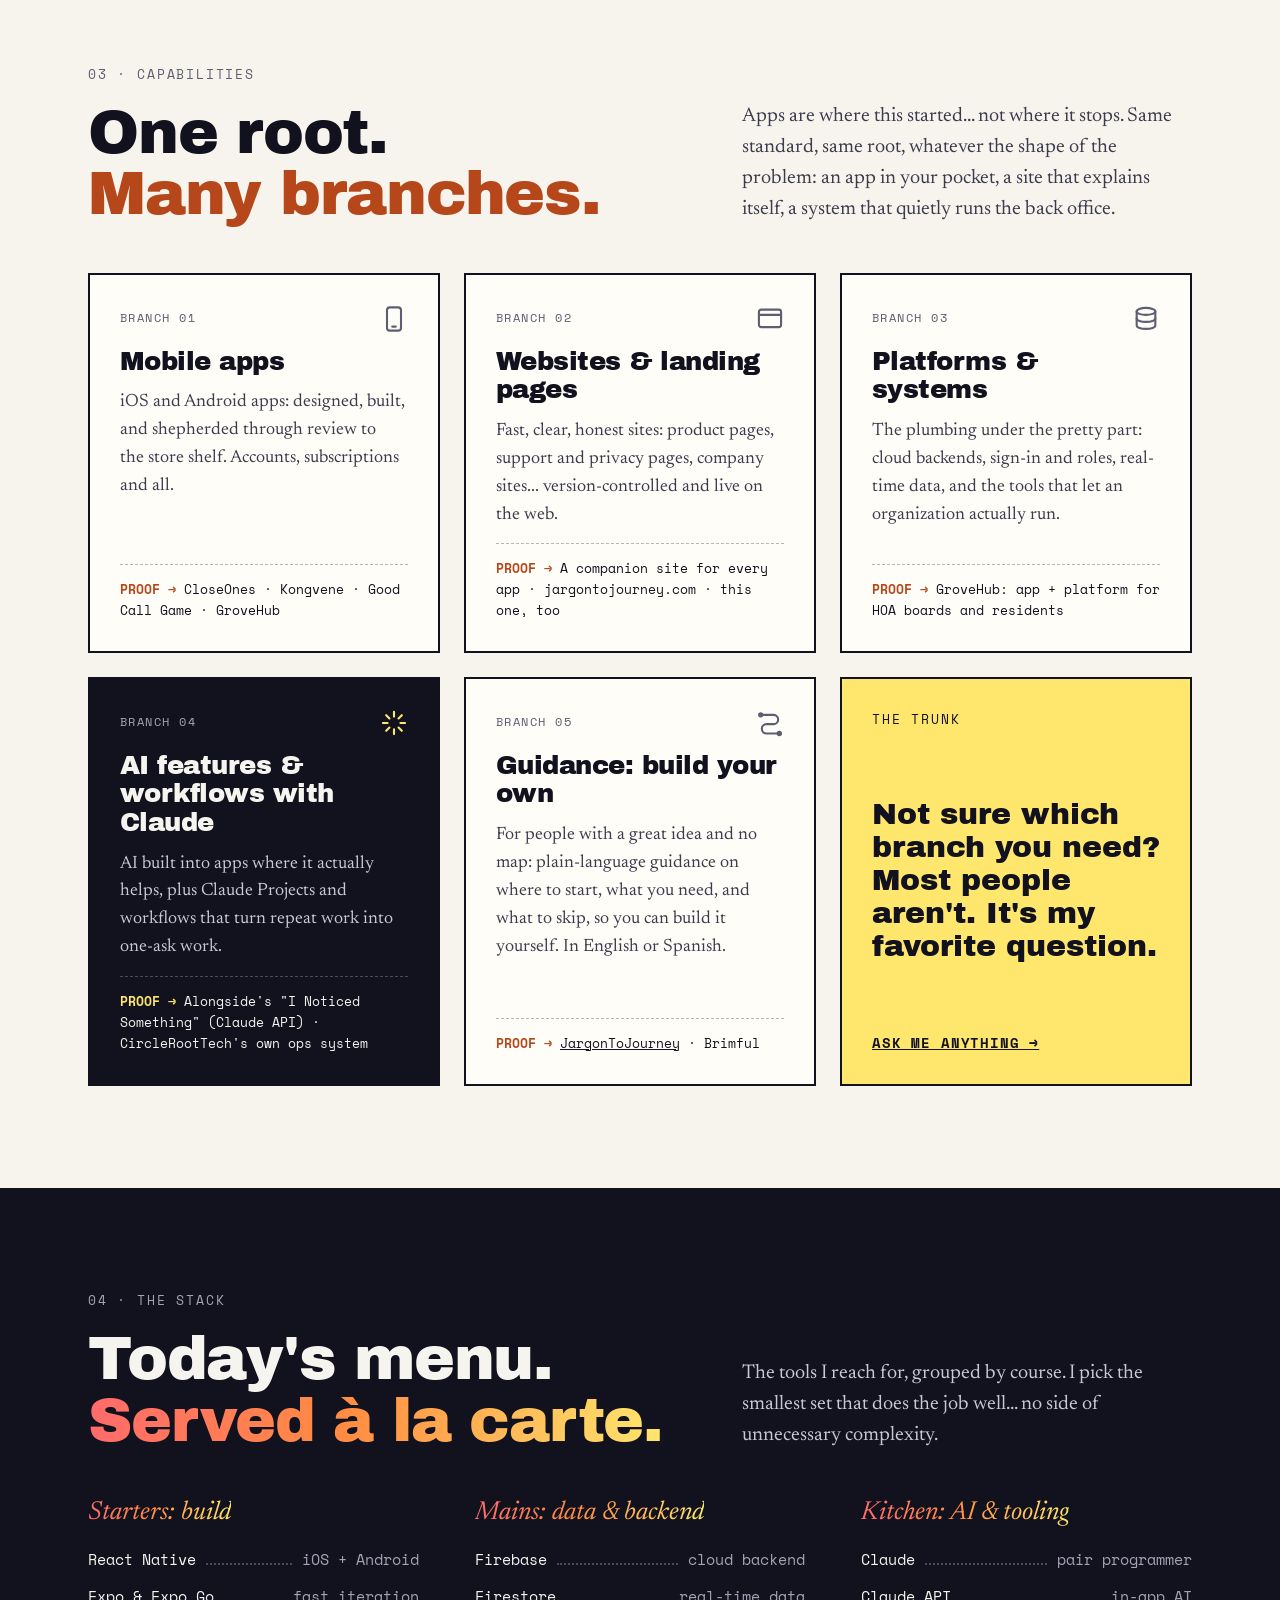
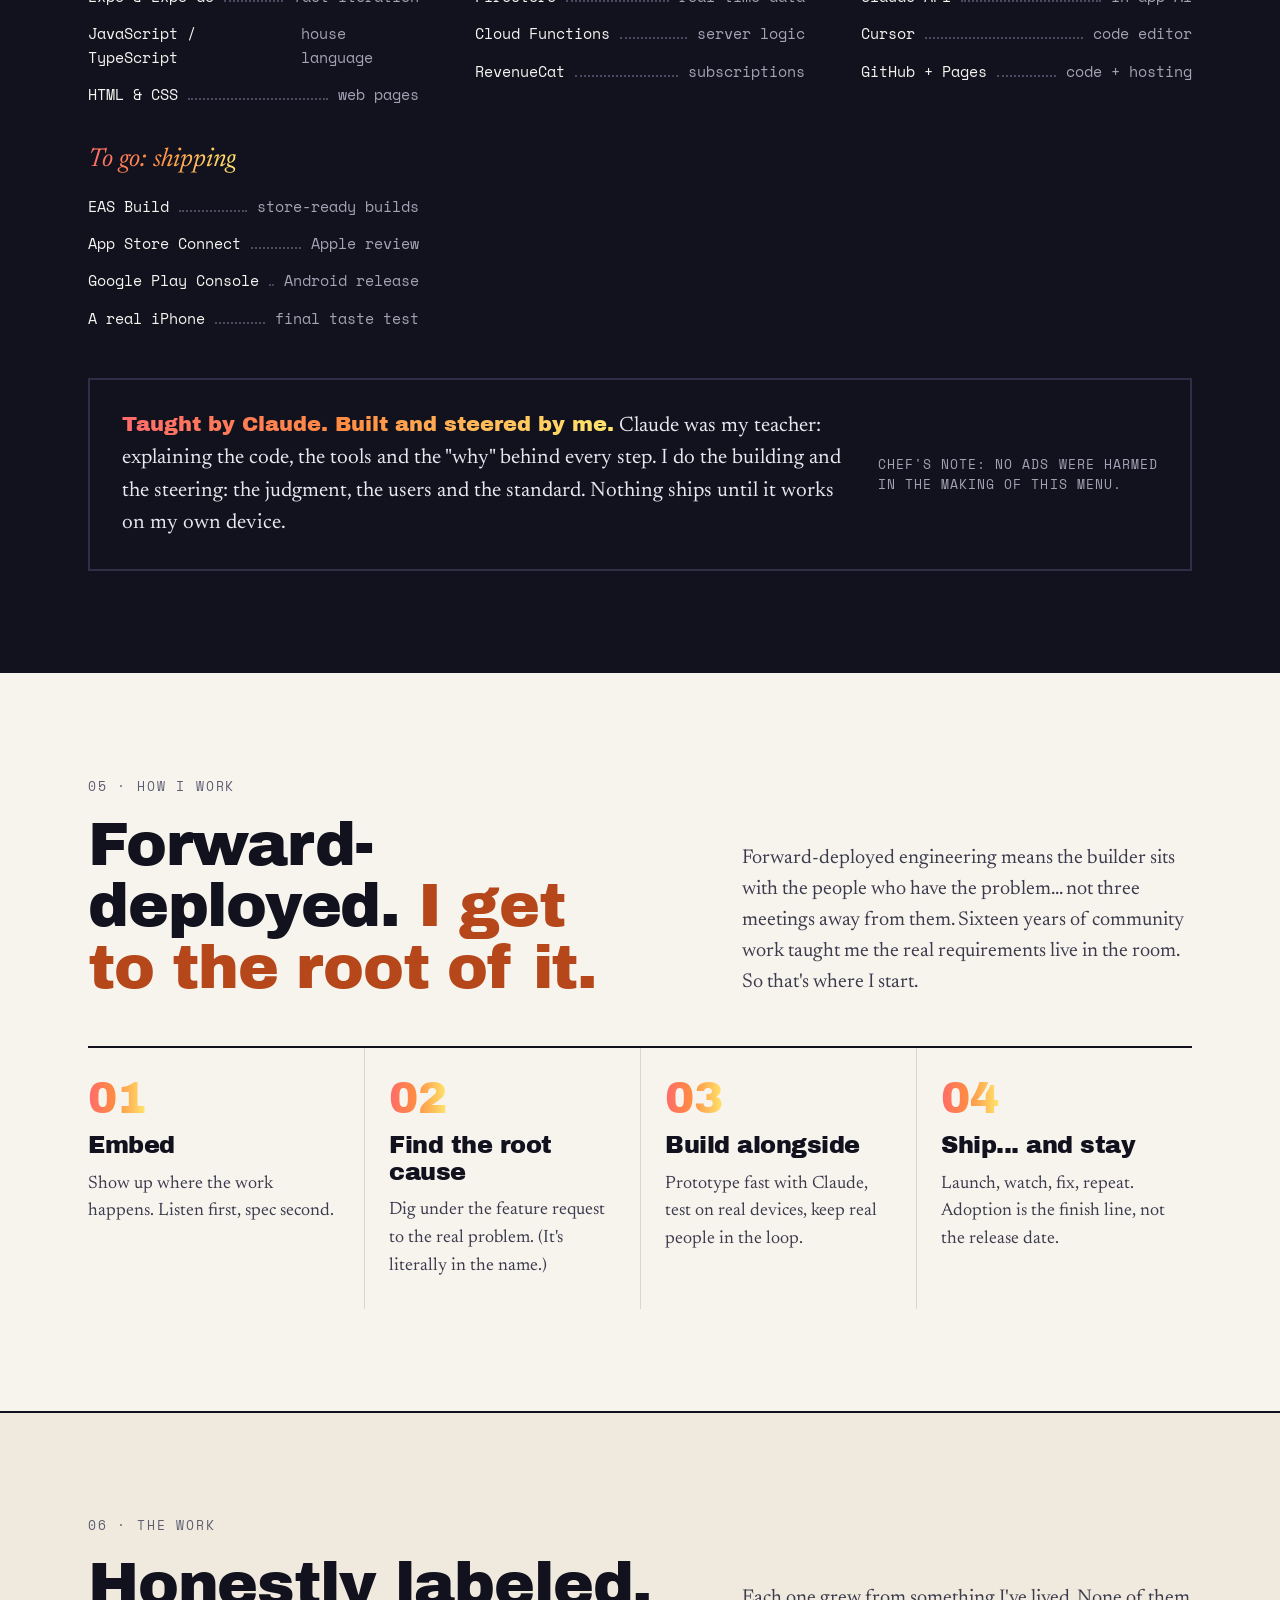
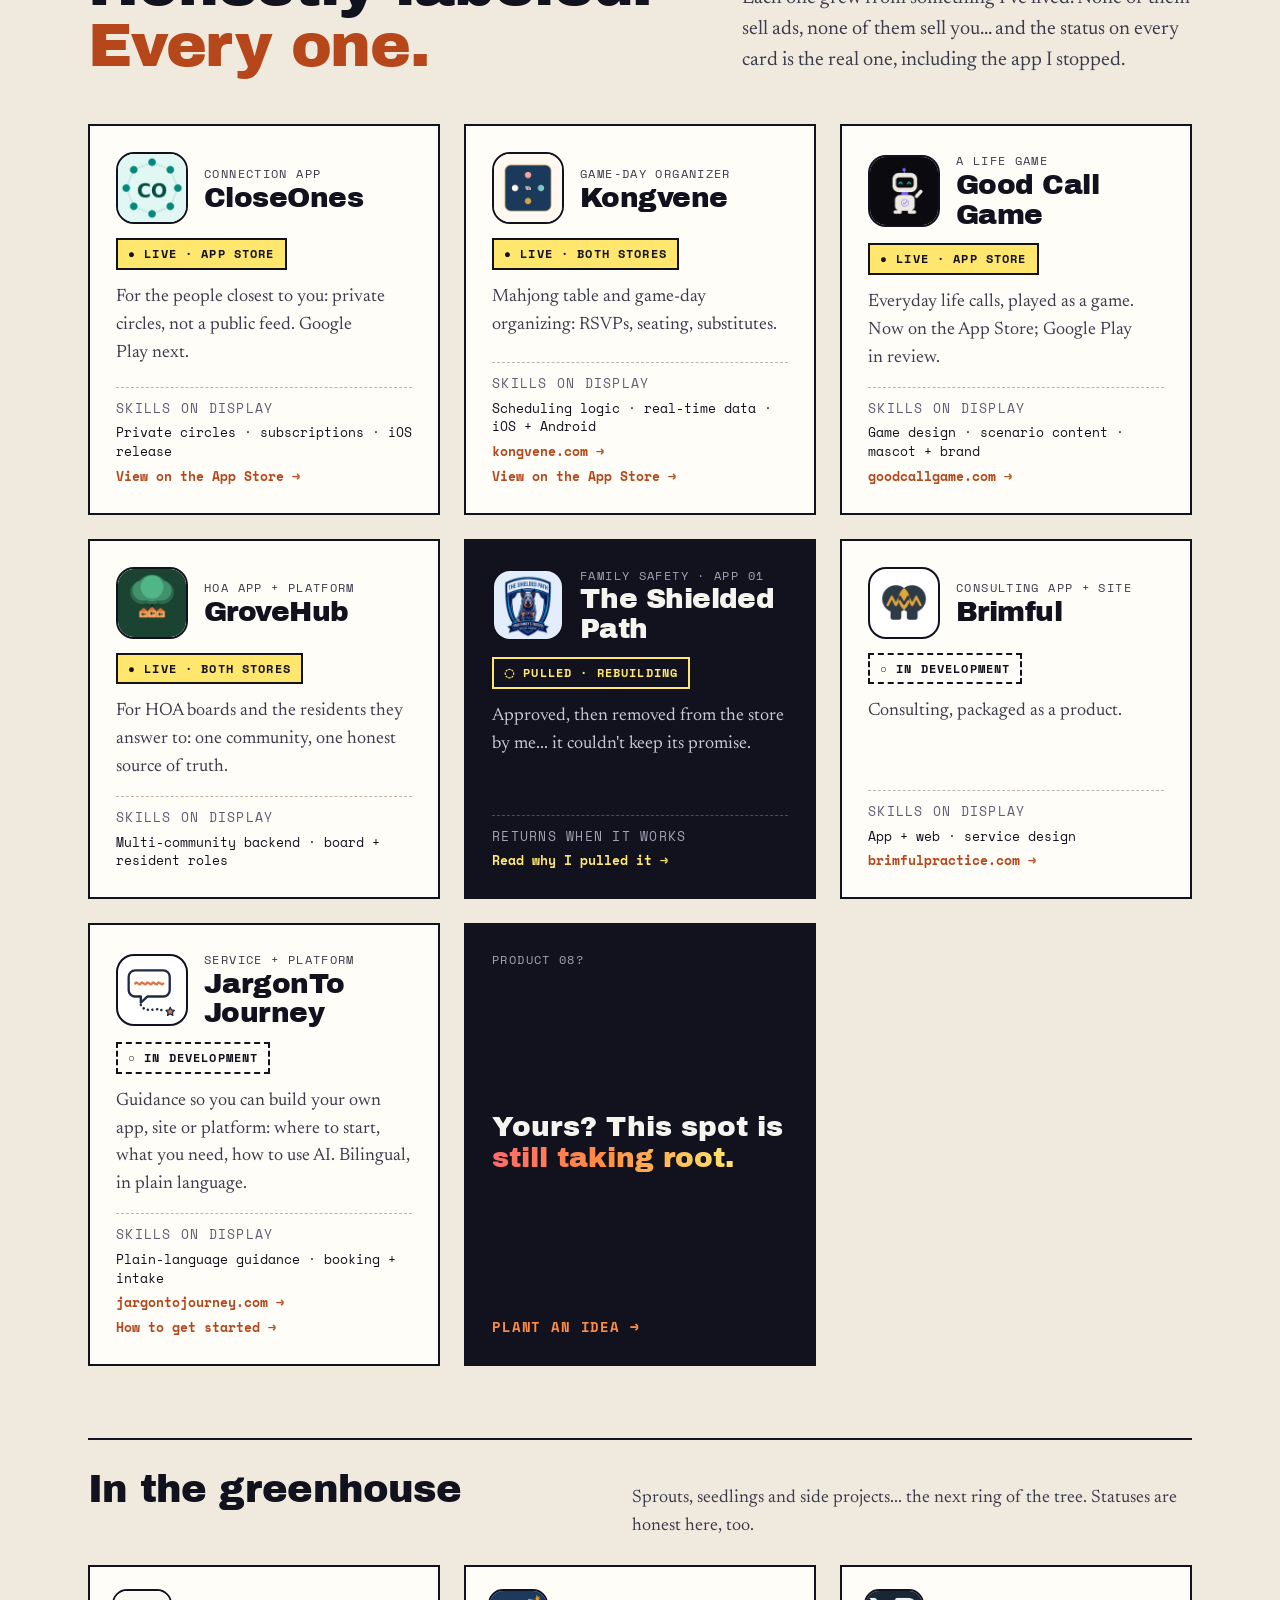
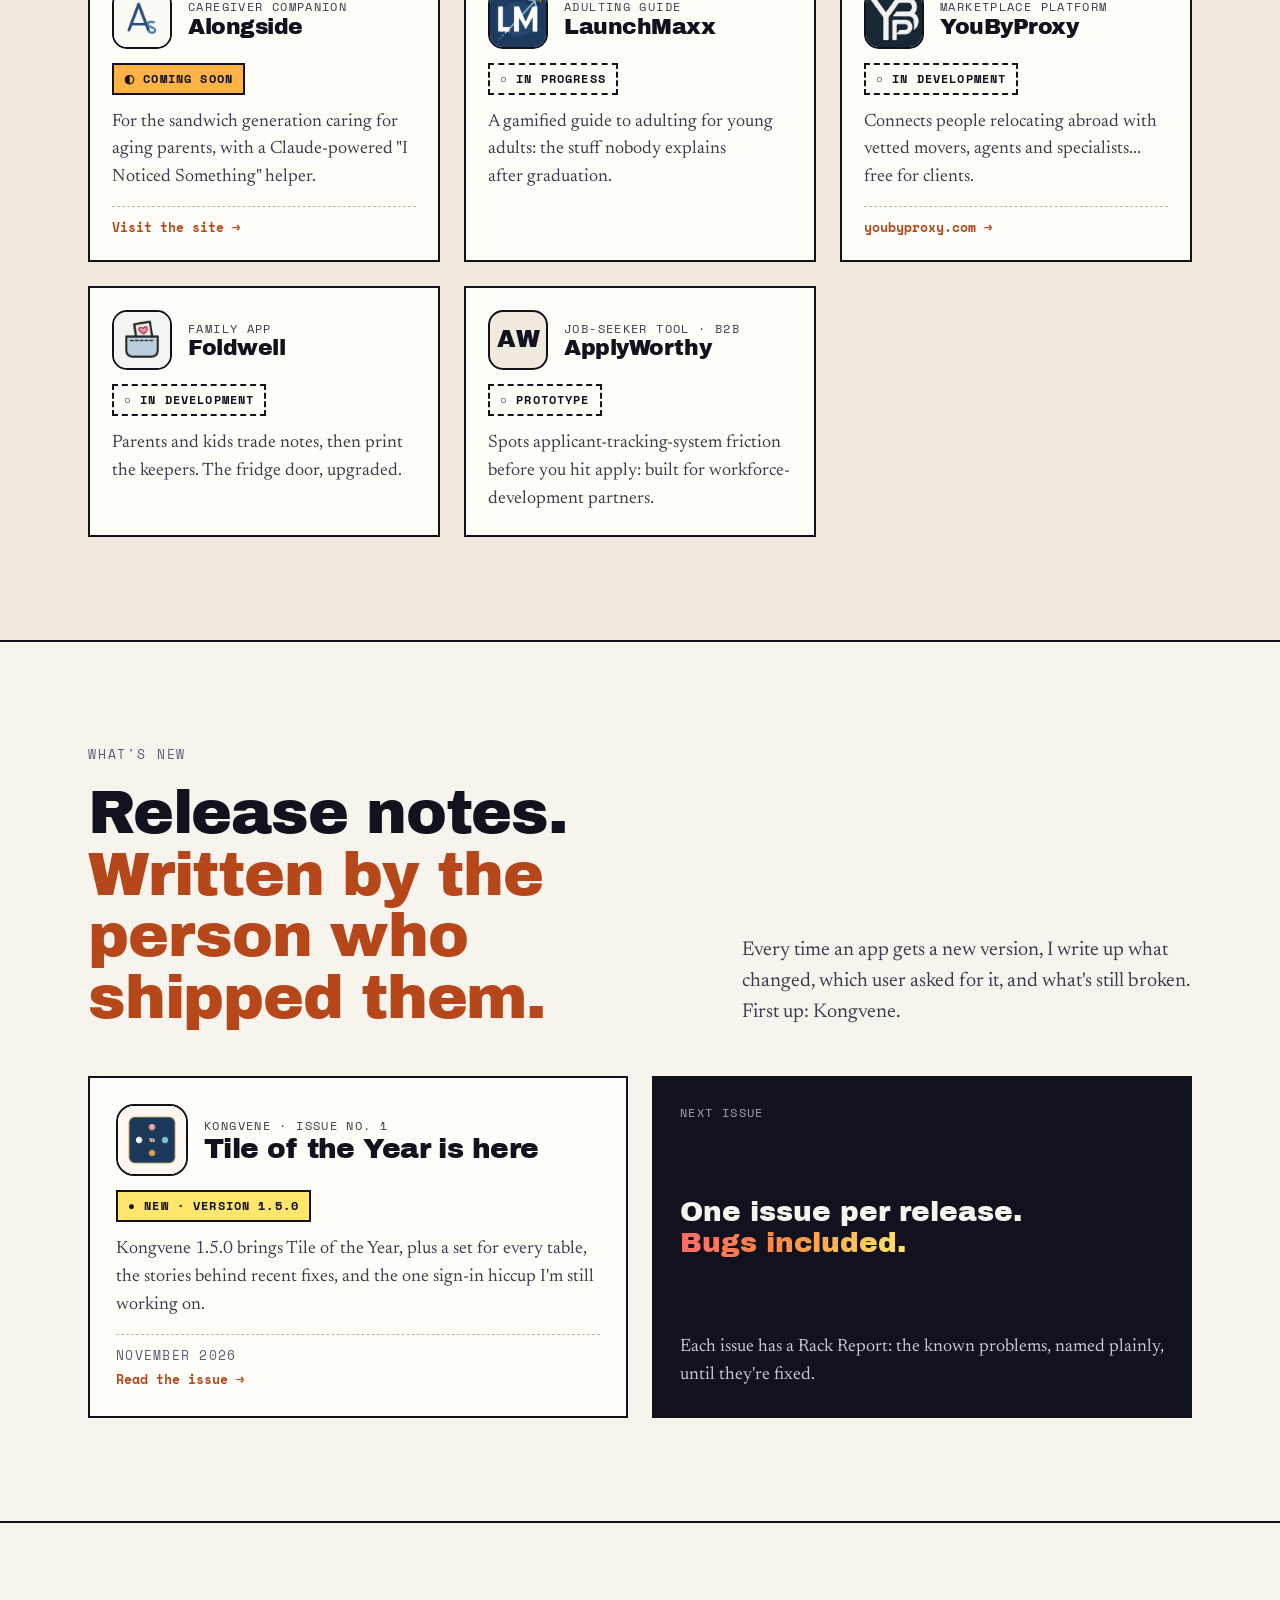
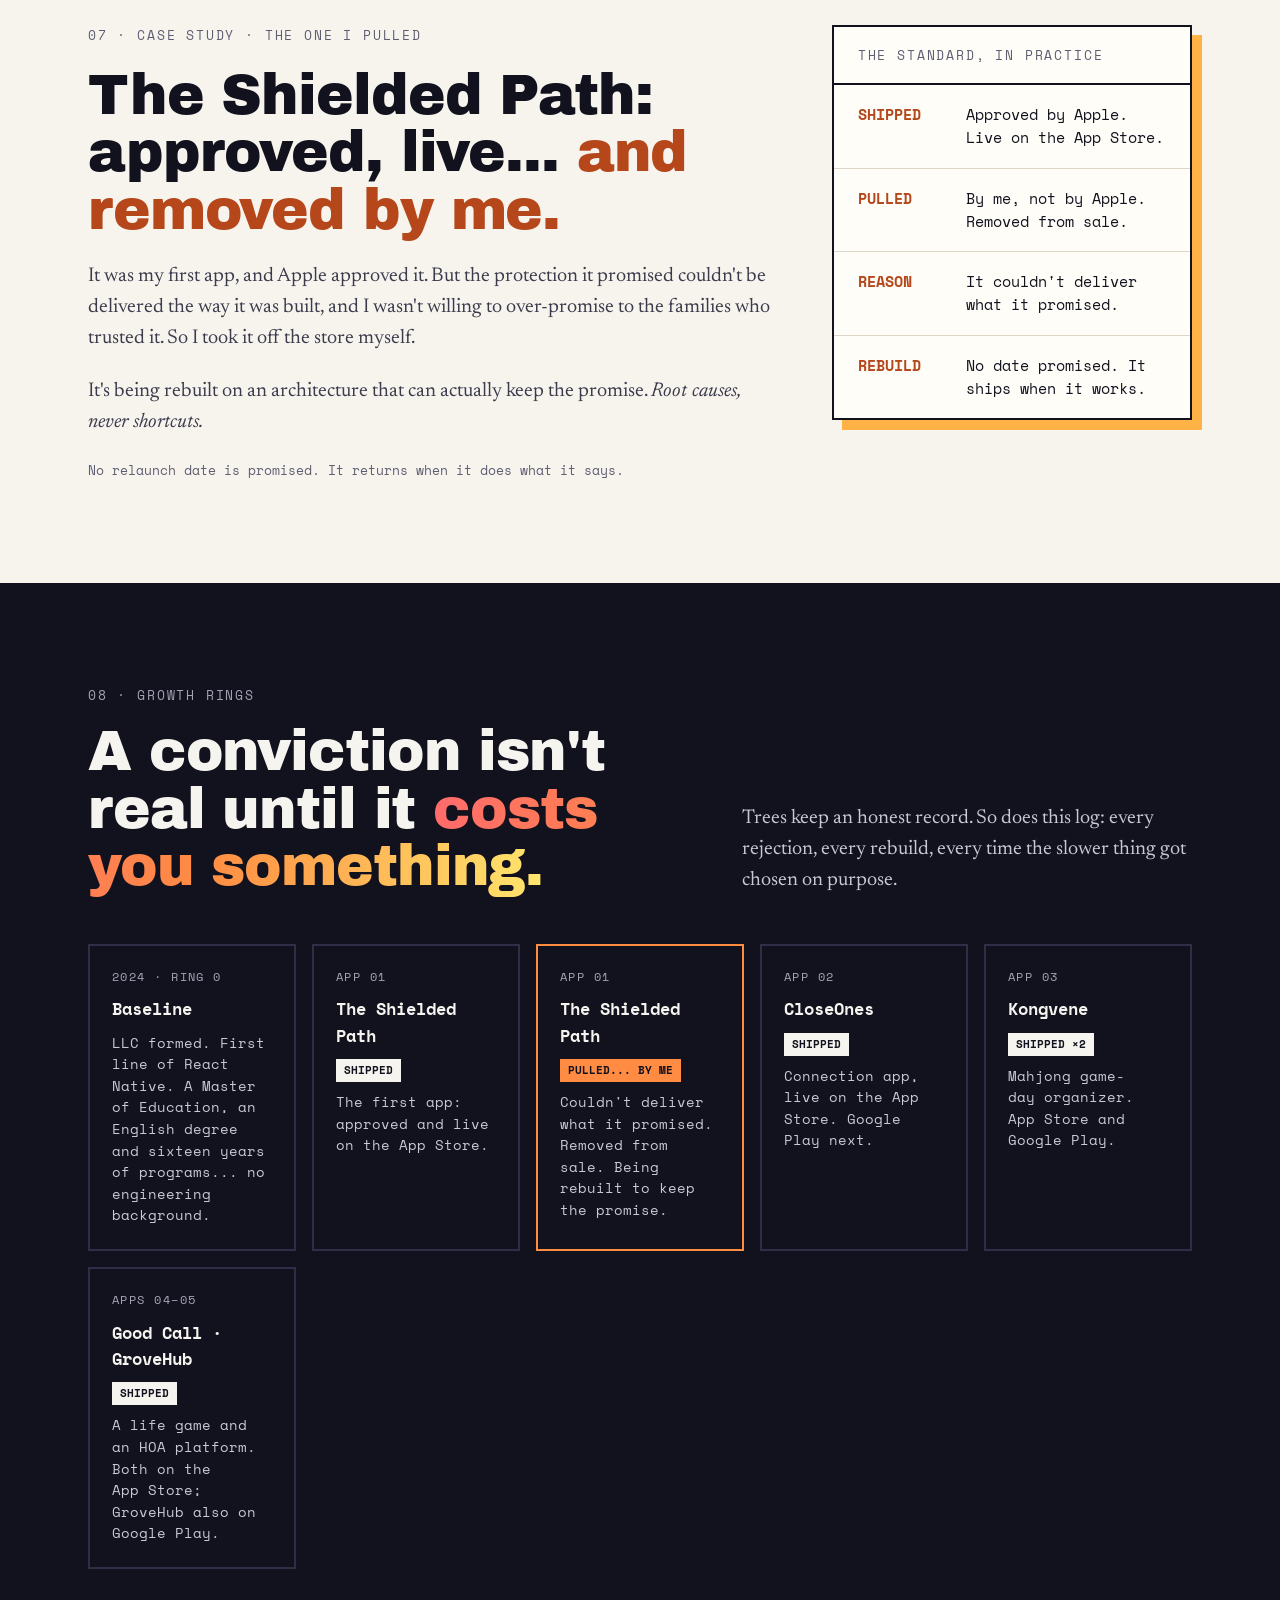
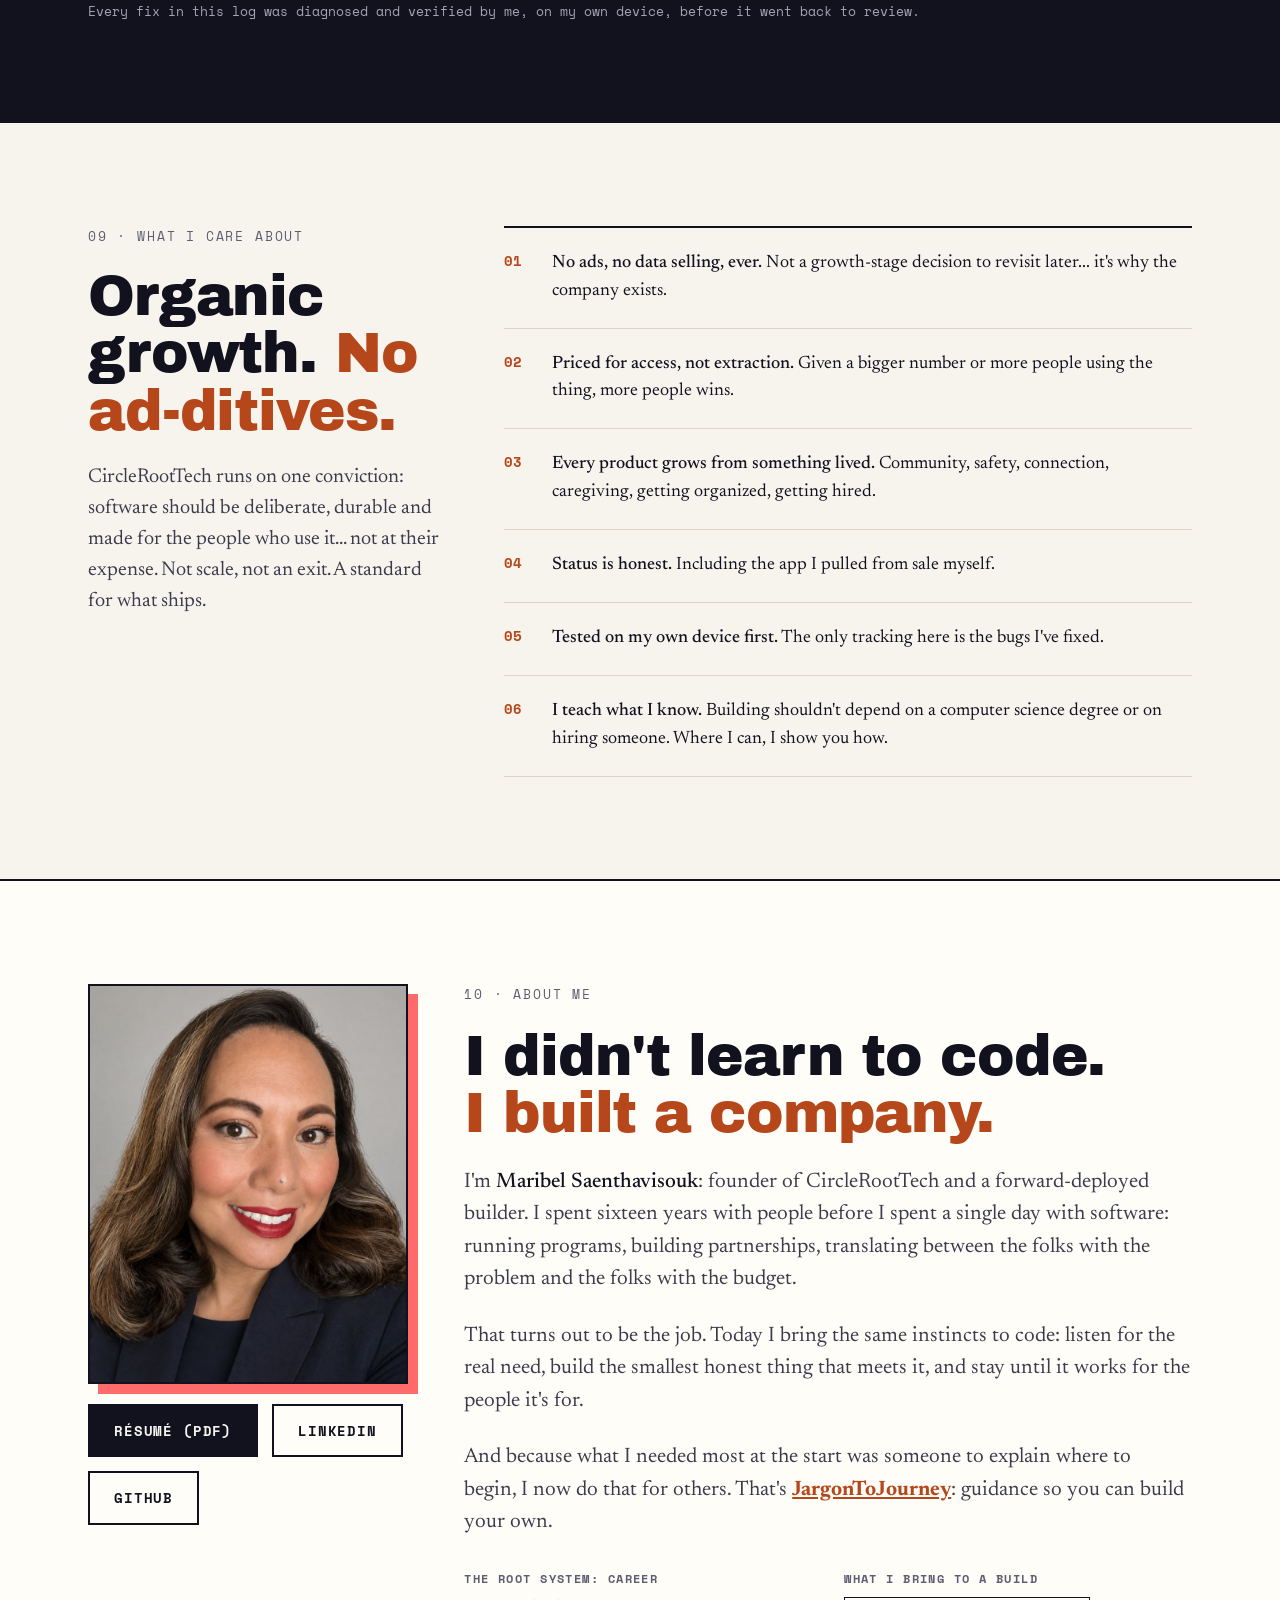
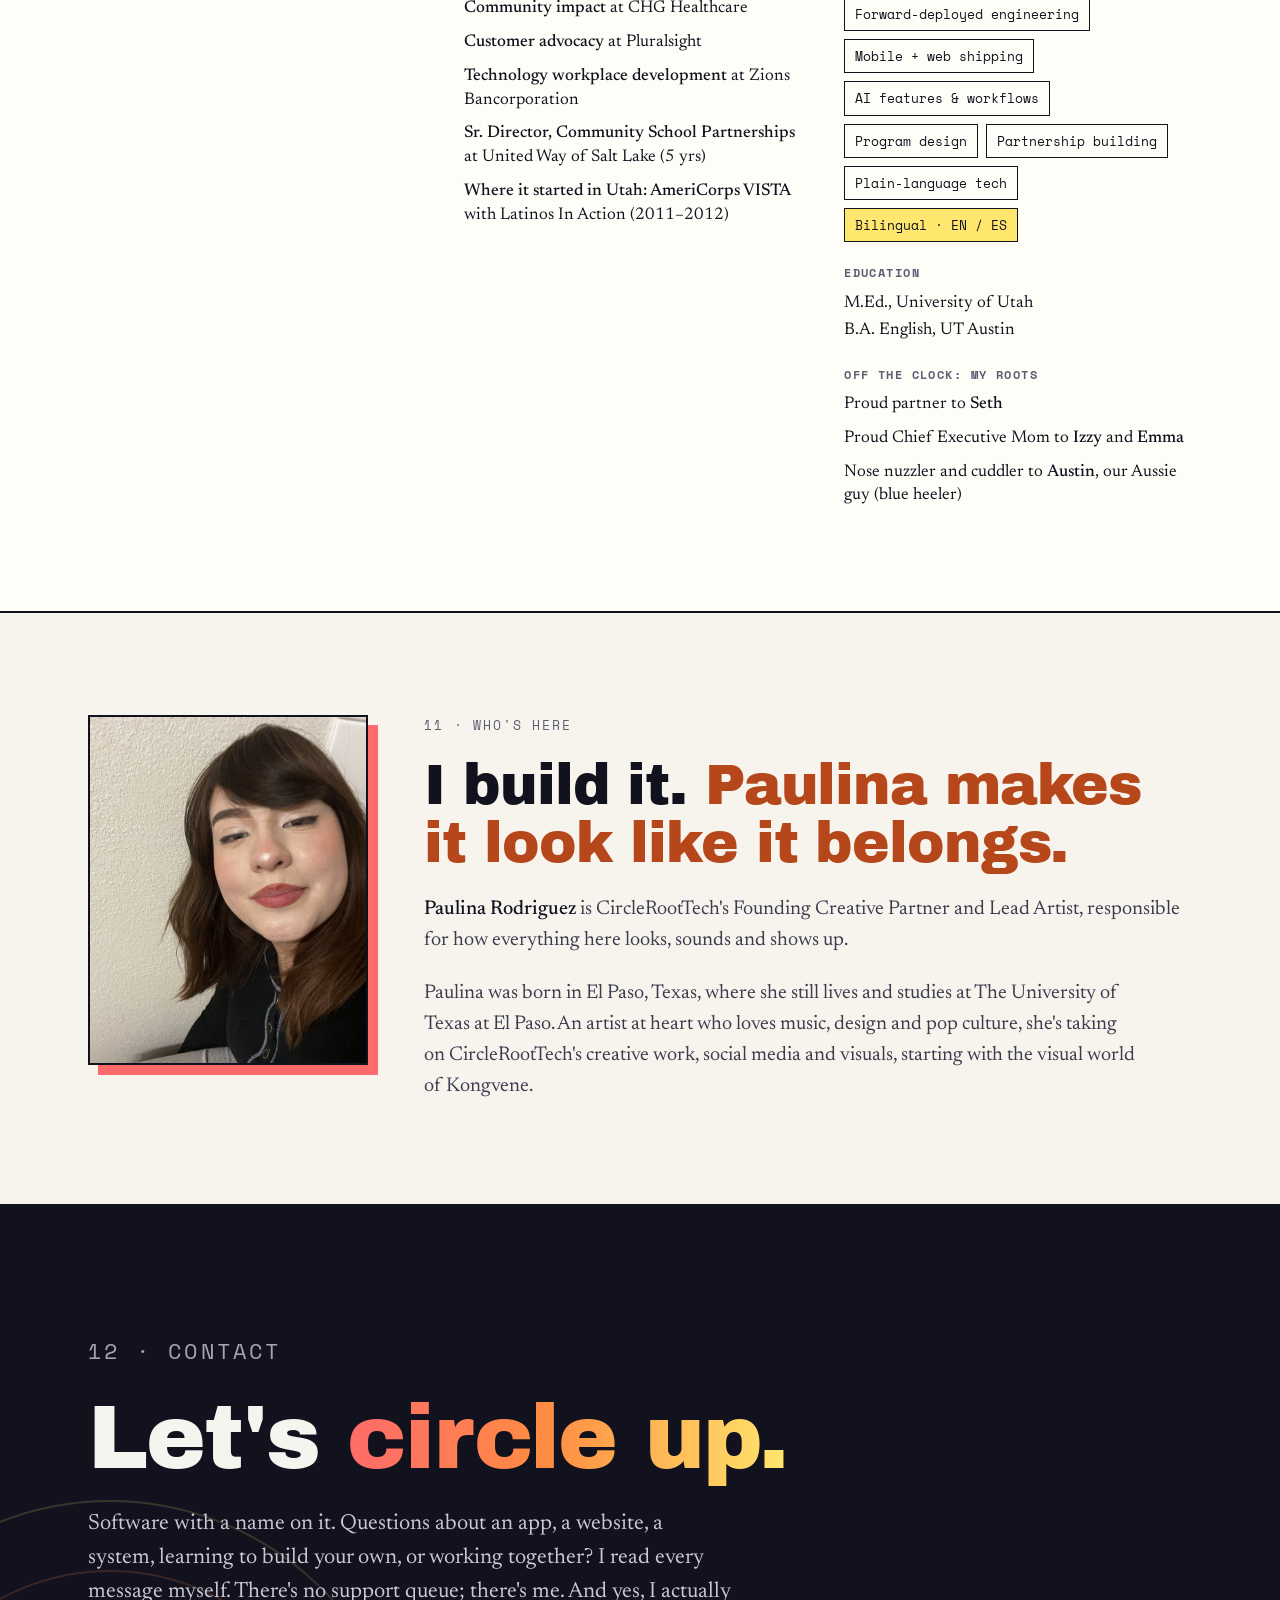
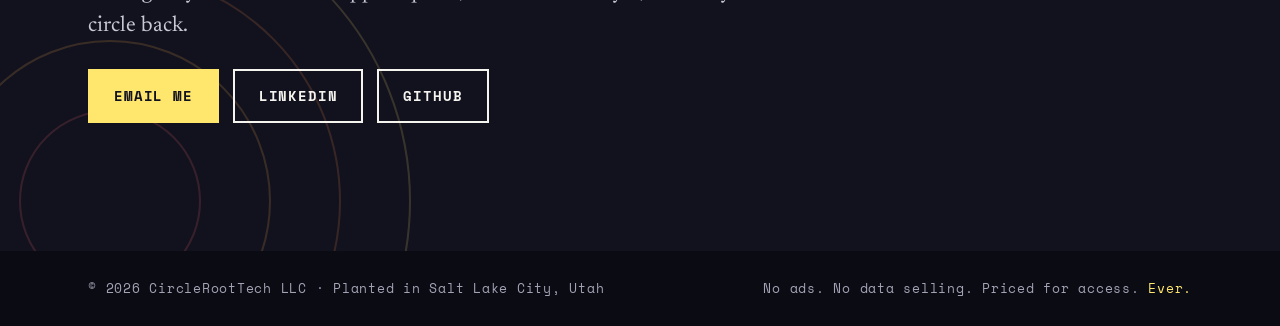
==== commit ebc3fa3a: "Add What's New section and Kongvene Issue No. 1 Co-Authored-By: Claude Opus 5.5 <noreply@anthropic.c" ====
--- a/index.html
+++ b/index.html
@@ -256,6 +256,7 @@
       <a href="#teach">Build your own</a>
       <a href="#branches">Capabilities</a>
       <a href="#work">Work</a>
+      <a href="#whats-new">What's new</a>
       <a href="#approach">Approach</a>
       <a href="#about">About</a>
       <a class="btn btn-sun" href="#contact">Let's circle up</a>
@@ -564,6 +565,30 @@
         <div class="prod-top"><span class="logo logo-txt" aria-hidden="true" style="width:60px;height:60px">AW</span><div><p class="cat">Job-seeker tool · B2B</p><h3>ApplyWorthy</h3></div></div>
         <span class="status s-dev">○ Prototype</span>
         <p>Spots applicant-tracking-system friction before you hit apply: built for workforce-development partners.</p>
+      </article>
+    </div>
+  </div>
+</section>
+
+<!-- WHAT'S NEW -->
+<section id="whats-new" class="section" style="border-top:2px solid var(--ink)">
+  <div class="wrap">
+    <div class="head">
+      <div><p class="label">What's new</p><h2>Release notes. <span class="ember">Written by the person who shipped them.</span></h2></div>
+      <p>Every time an app gets a new version, I write up what changed, which user asked for it, and what's still broken. First up: Kongvene.</p>
+    </div>
+
+    <div style="display:grid;grid-template-columns:repeat(auto-fit,minmax(min(340px,100%),1fr));gap:24px">
+      <article class="prod">
+        <div class="prod-top"><img class="logo" src="logo-kongvene.png" alt="Kongvene logo" width="72" height="72"><div><p class="cat">Kongvene · Issue No. 1</p><h3>Tile of the Year is here</h3></div></div>
+        <span class="status s-live">&#9679; New · Version 1.5.0</span>
+        <p>Kongvene 1.5.0 brings Tile of the Year, plus a set for every table, the stories behind recent fixes, and the one sign-in hiccup I'm still working on.</p>
+        <div class="foot"><span>NOVEMBER 2026</span><a href="whats-new/kongvene-issue-1.html">Read the issue &rarr;</a></div>
+      </article>
+      <article class="prod" style="background:var(--ink);color:#F6F4EF;justify-content:space-between">
+        <p class="cat" style="color:#A3A3B5">Next issue</p>
+        <p style="font-family:var(--display);font-size:28px;line-height:1.1;color:#F6F4EF">One issue per release. <span class="fire">Bugs included.</span></p>
+        <p style="color:#C9C9D6">Each issue has a Rack Report: the known problems, named plainly, until they're fixed.</p>
       </article>
     </div>
   </div>
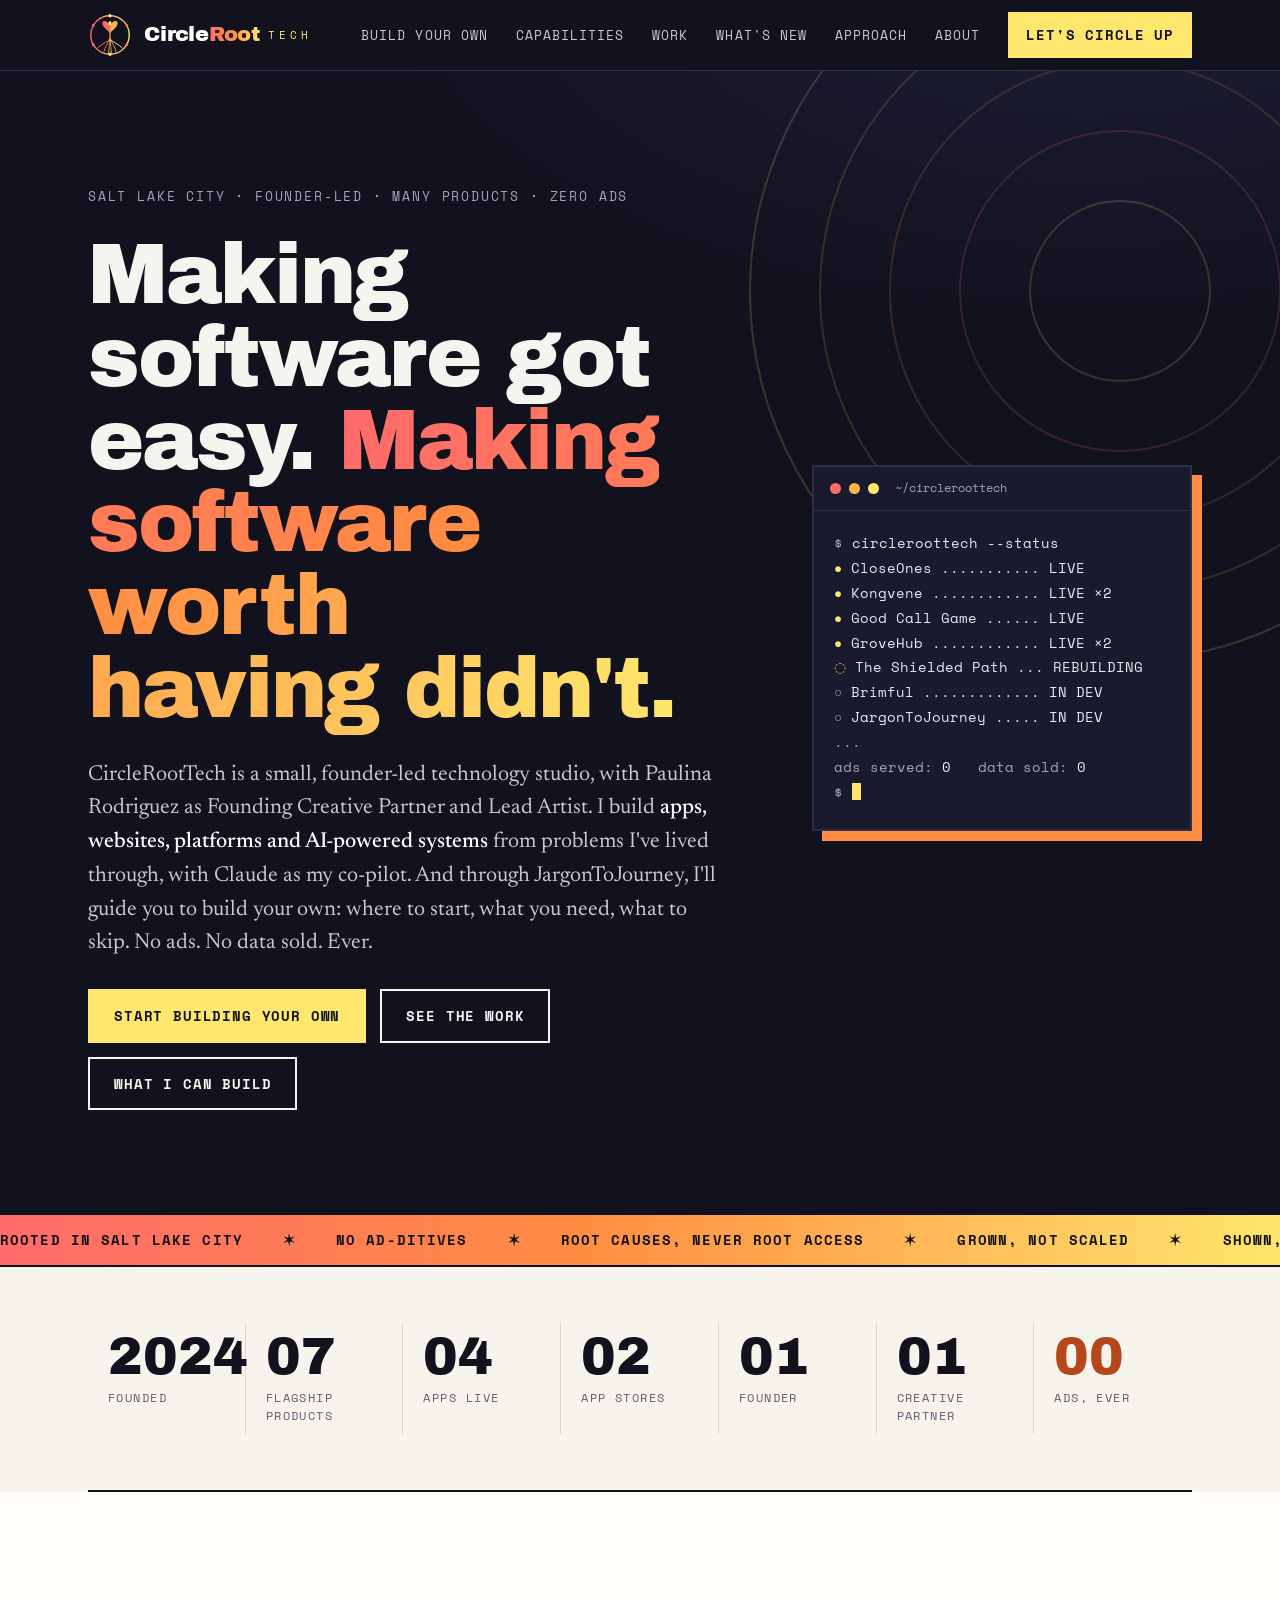
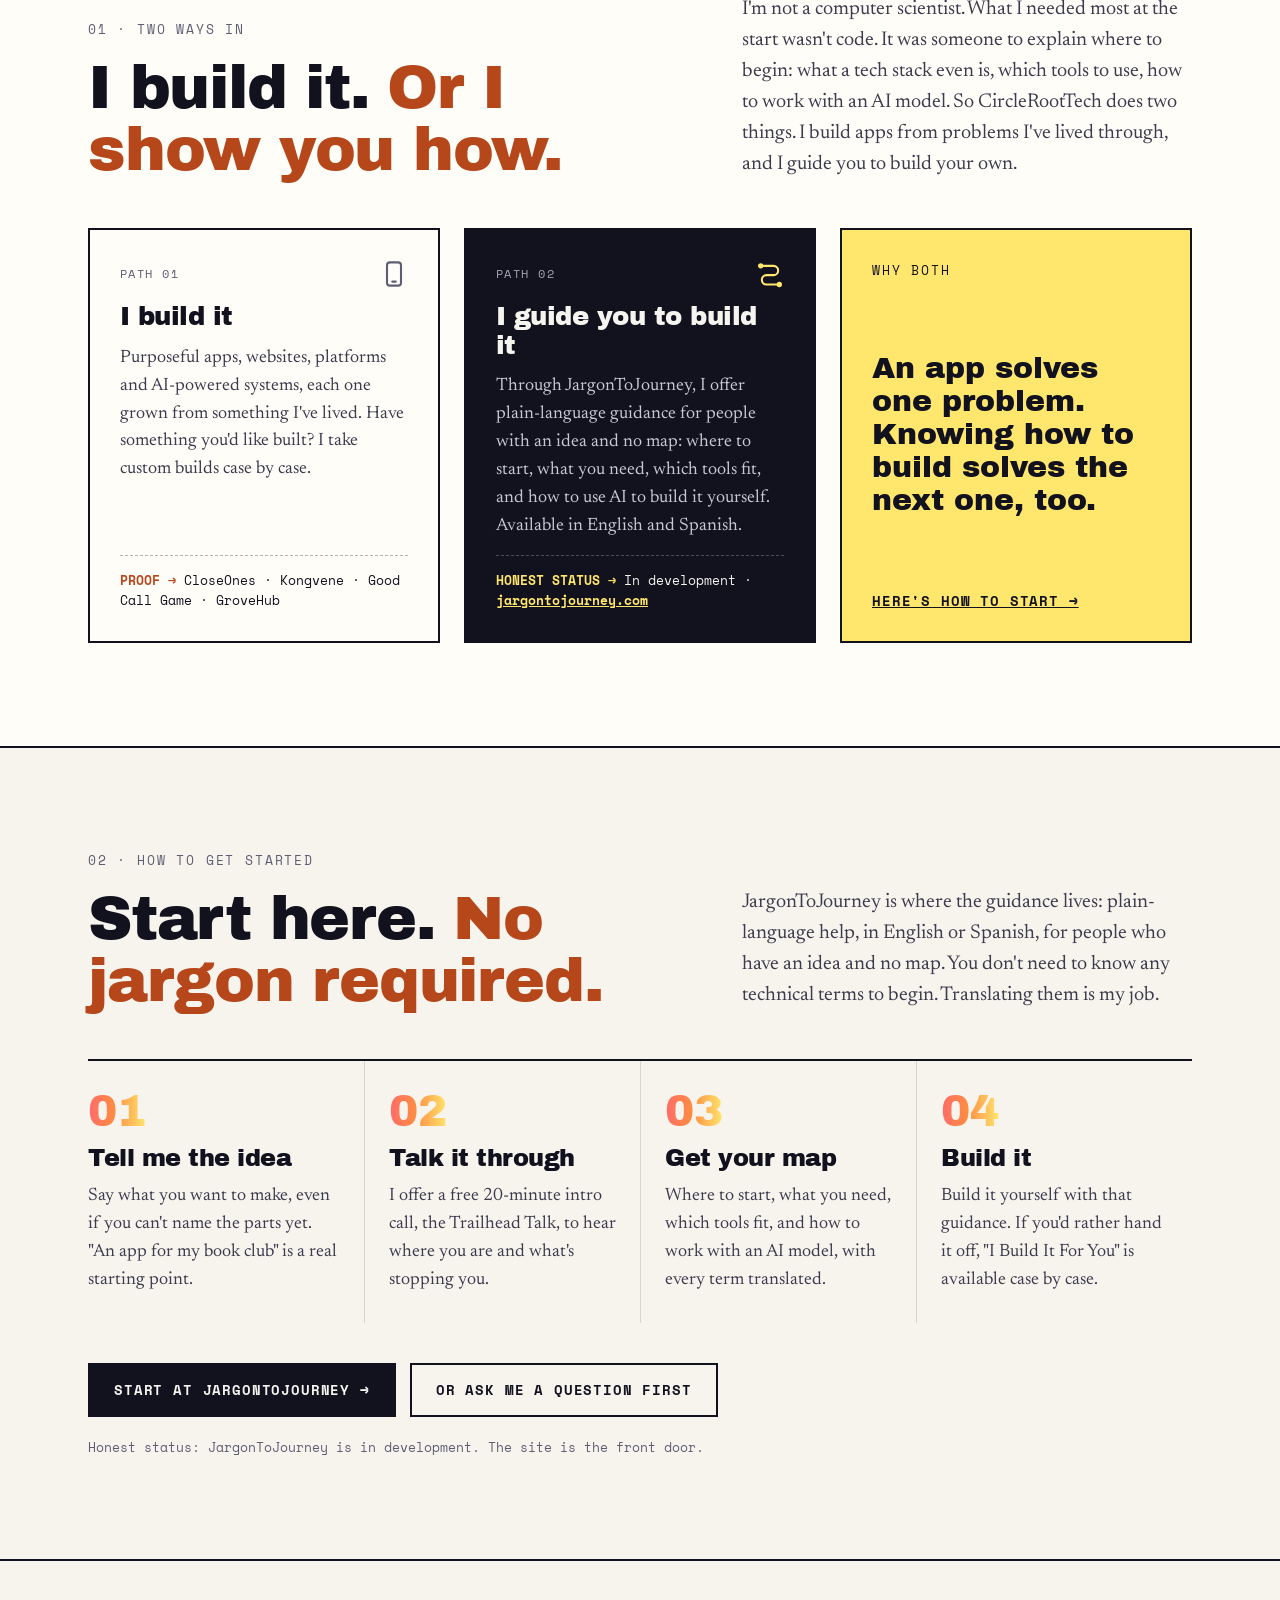
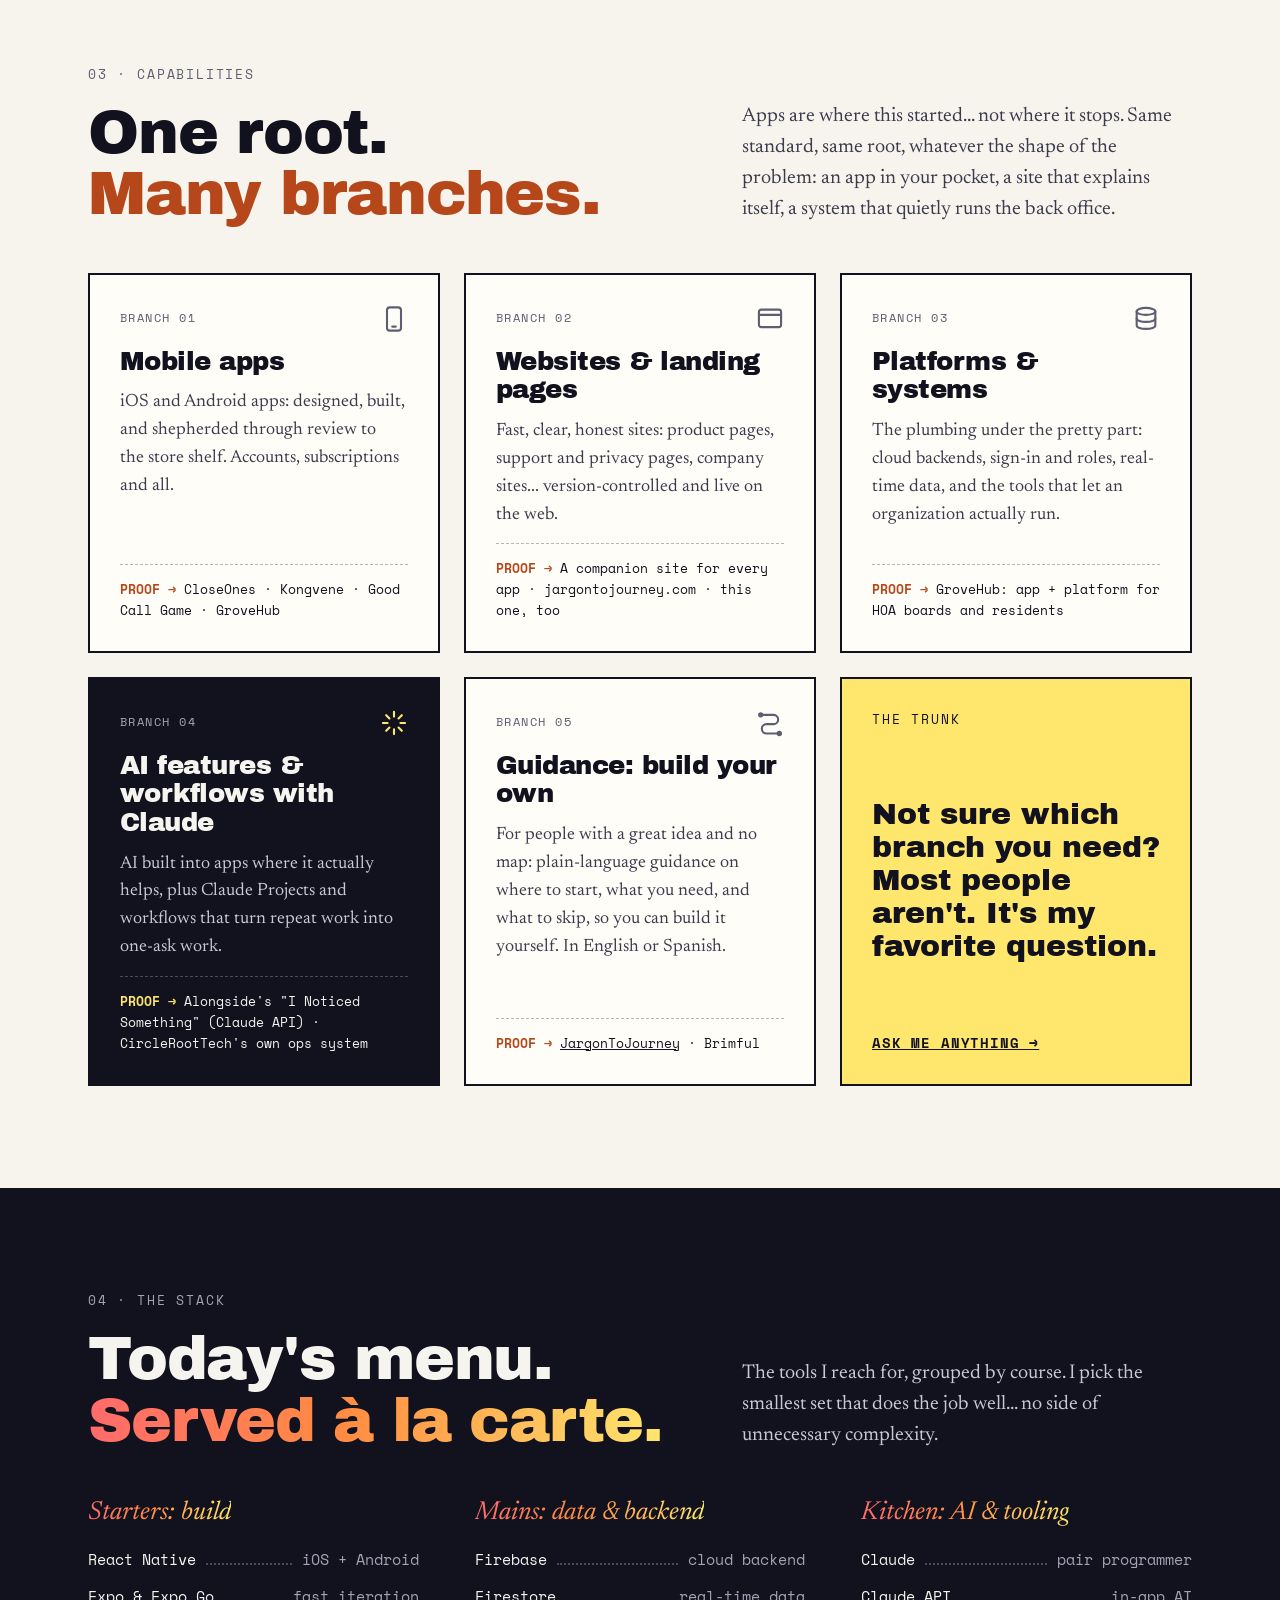
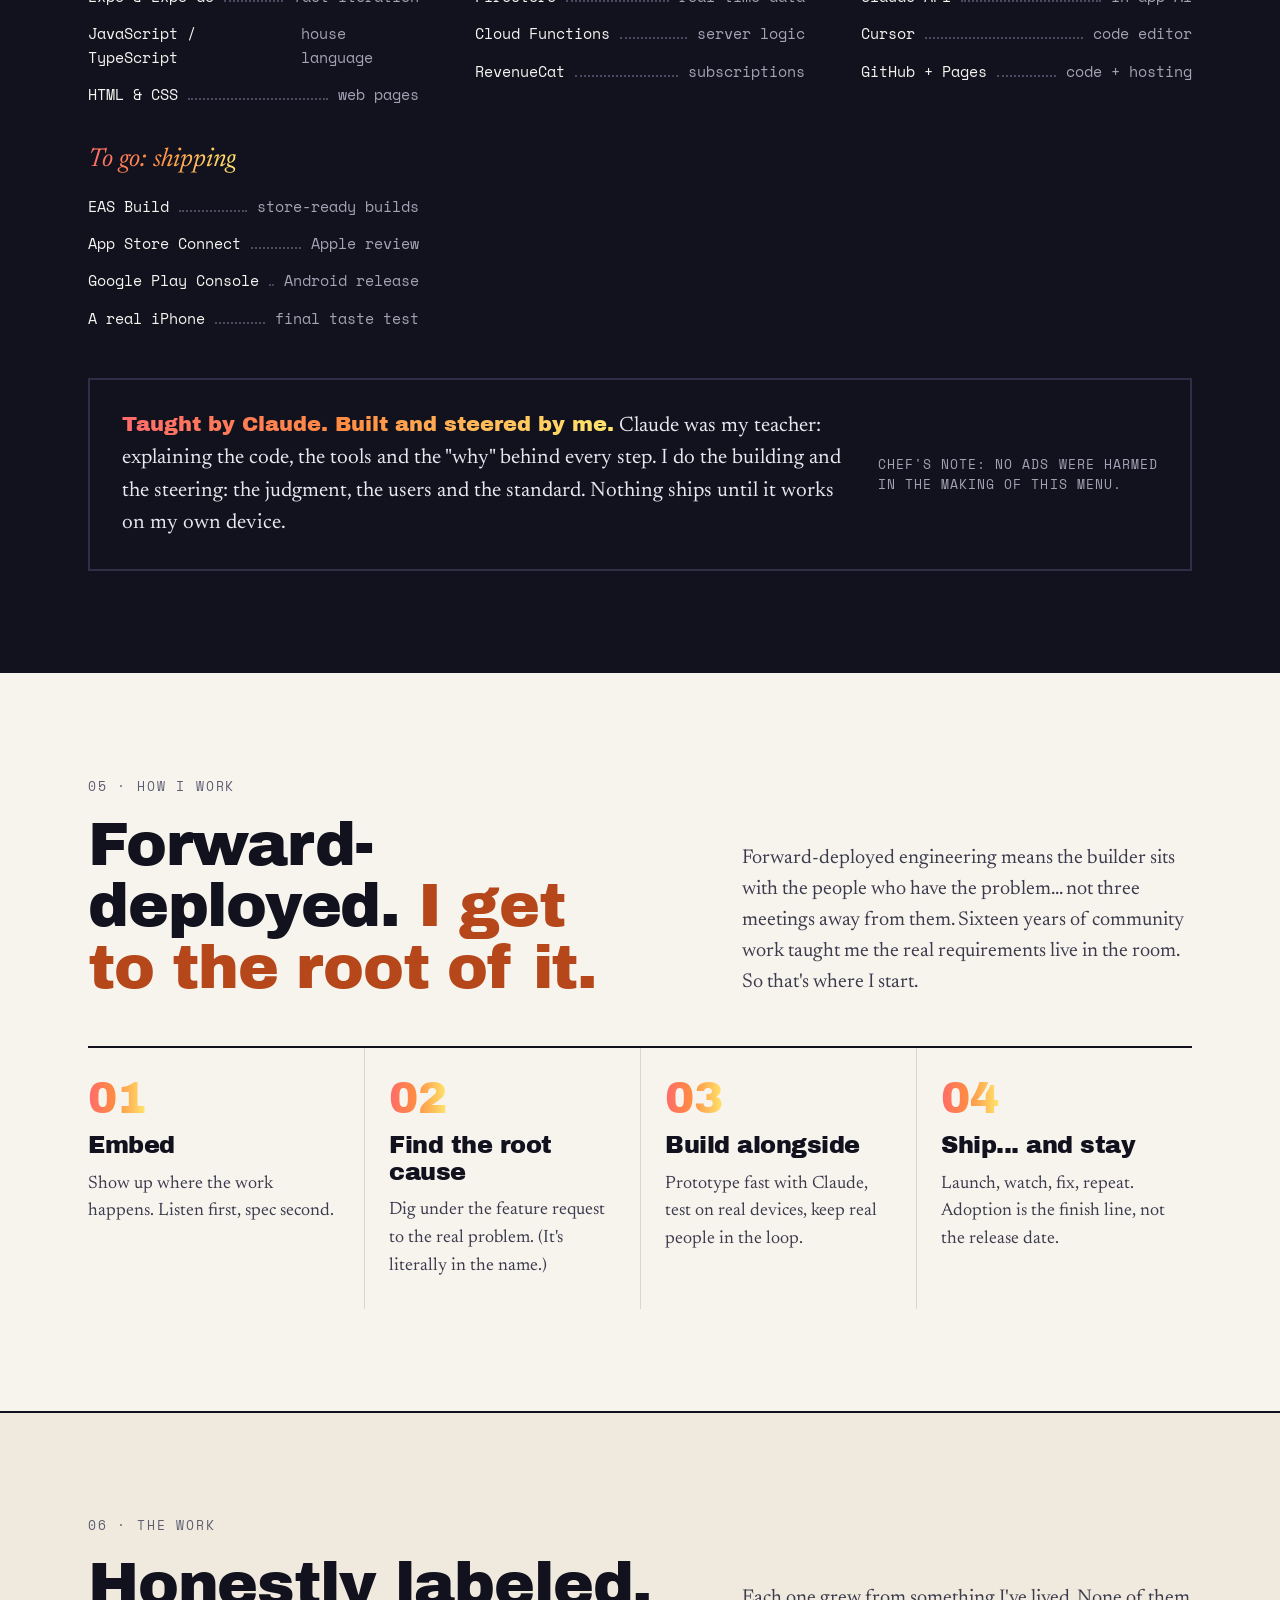
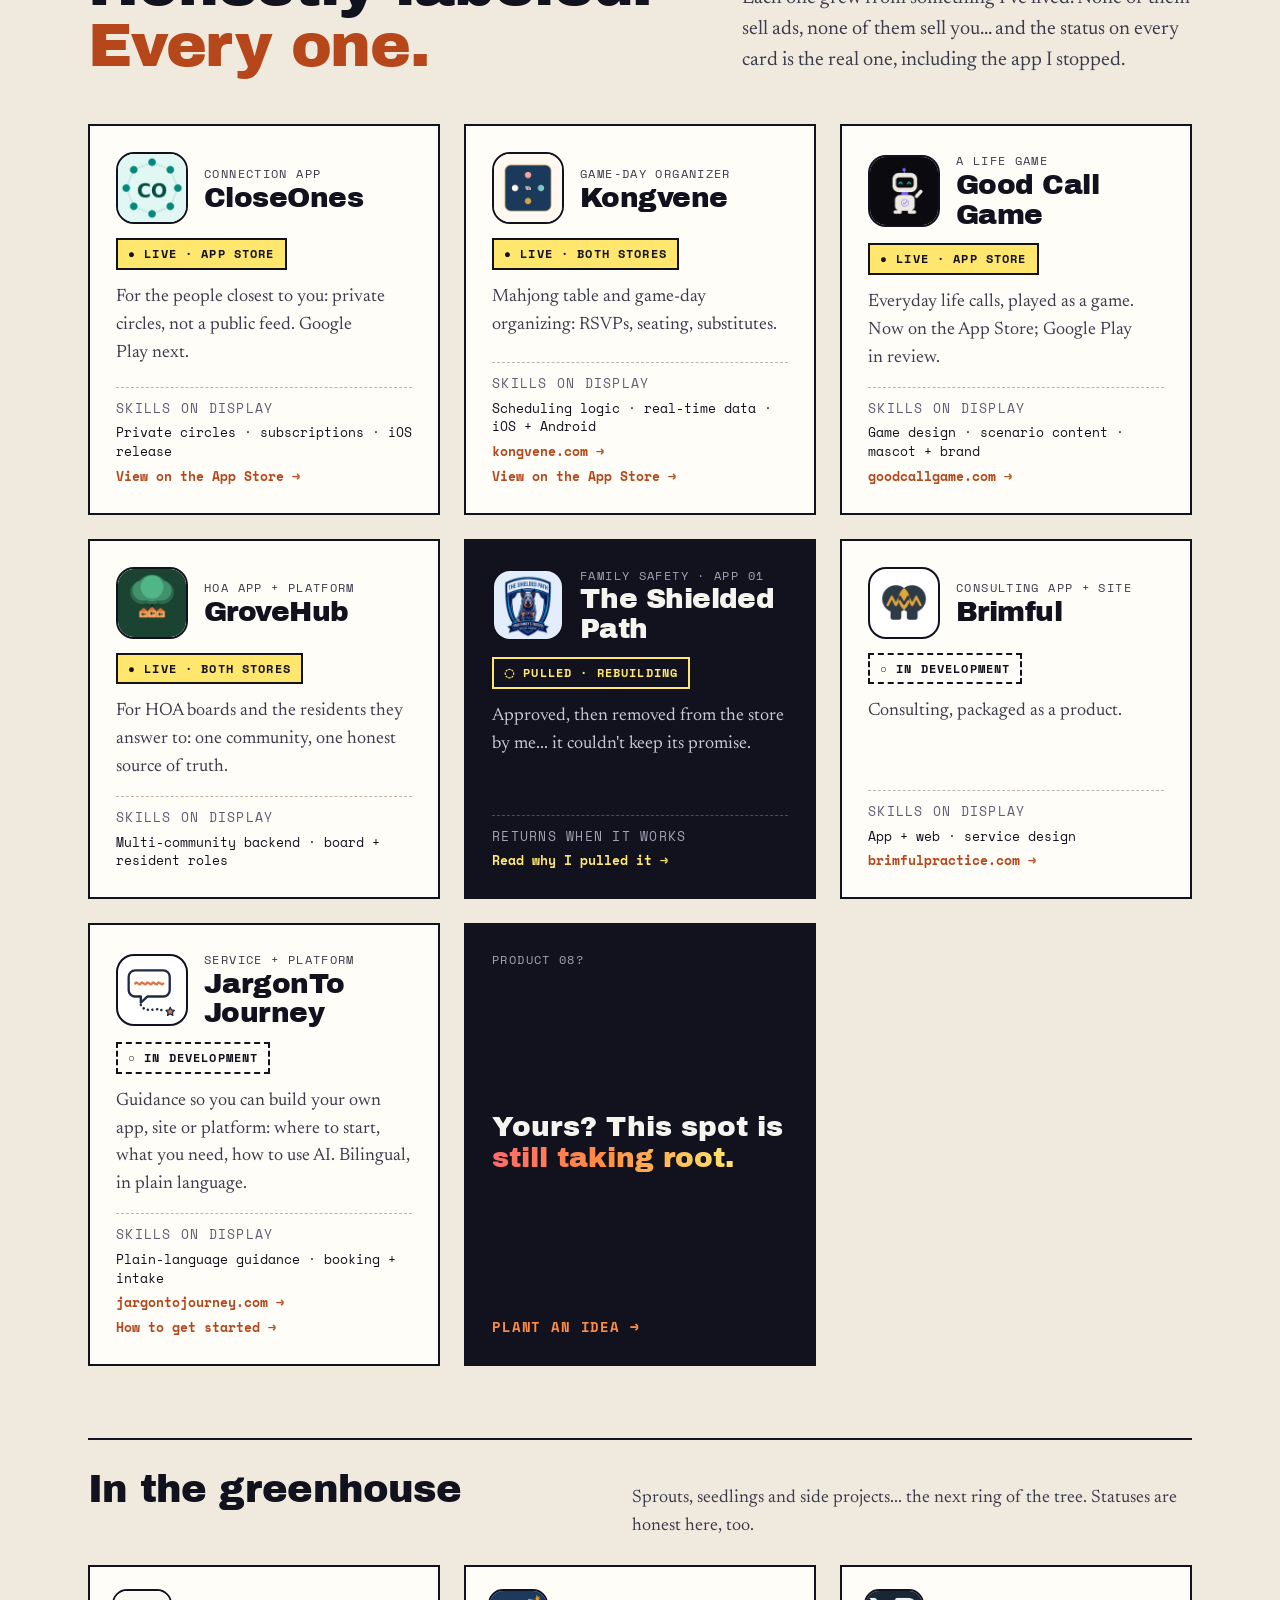
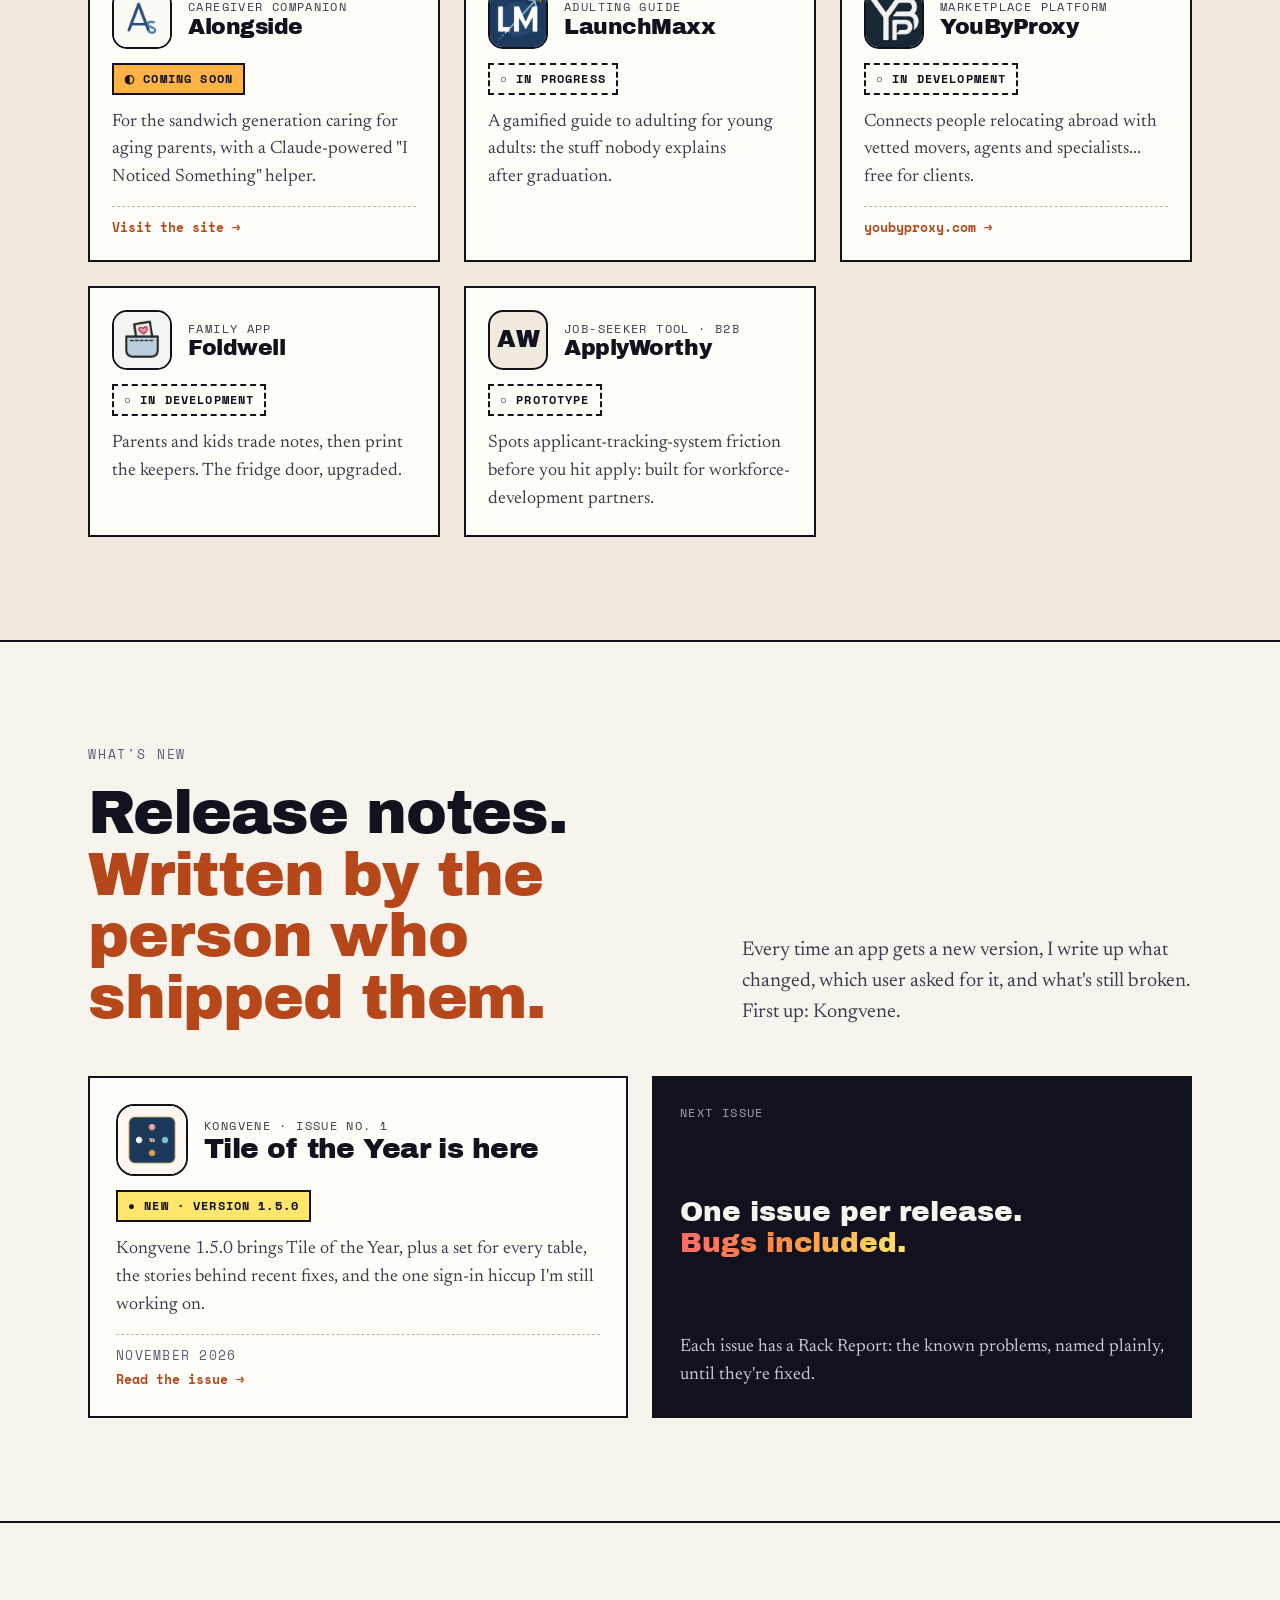
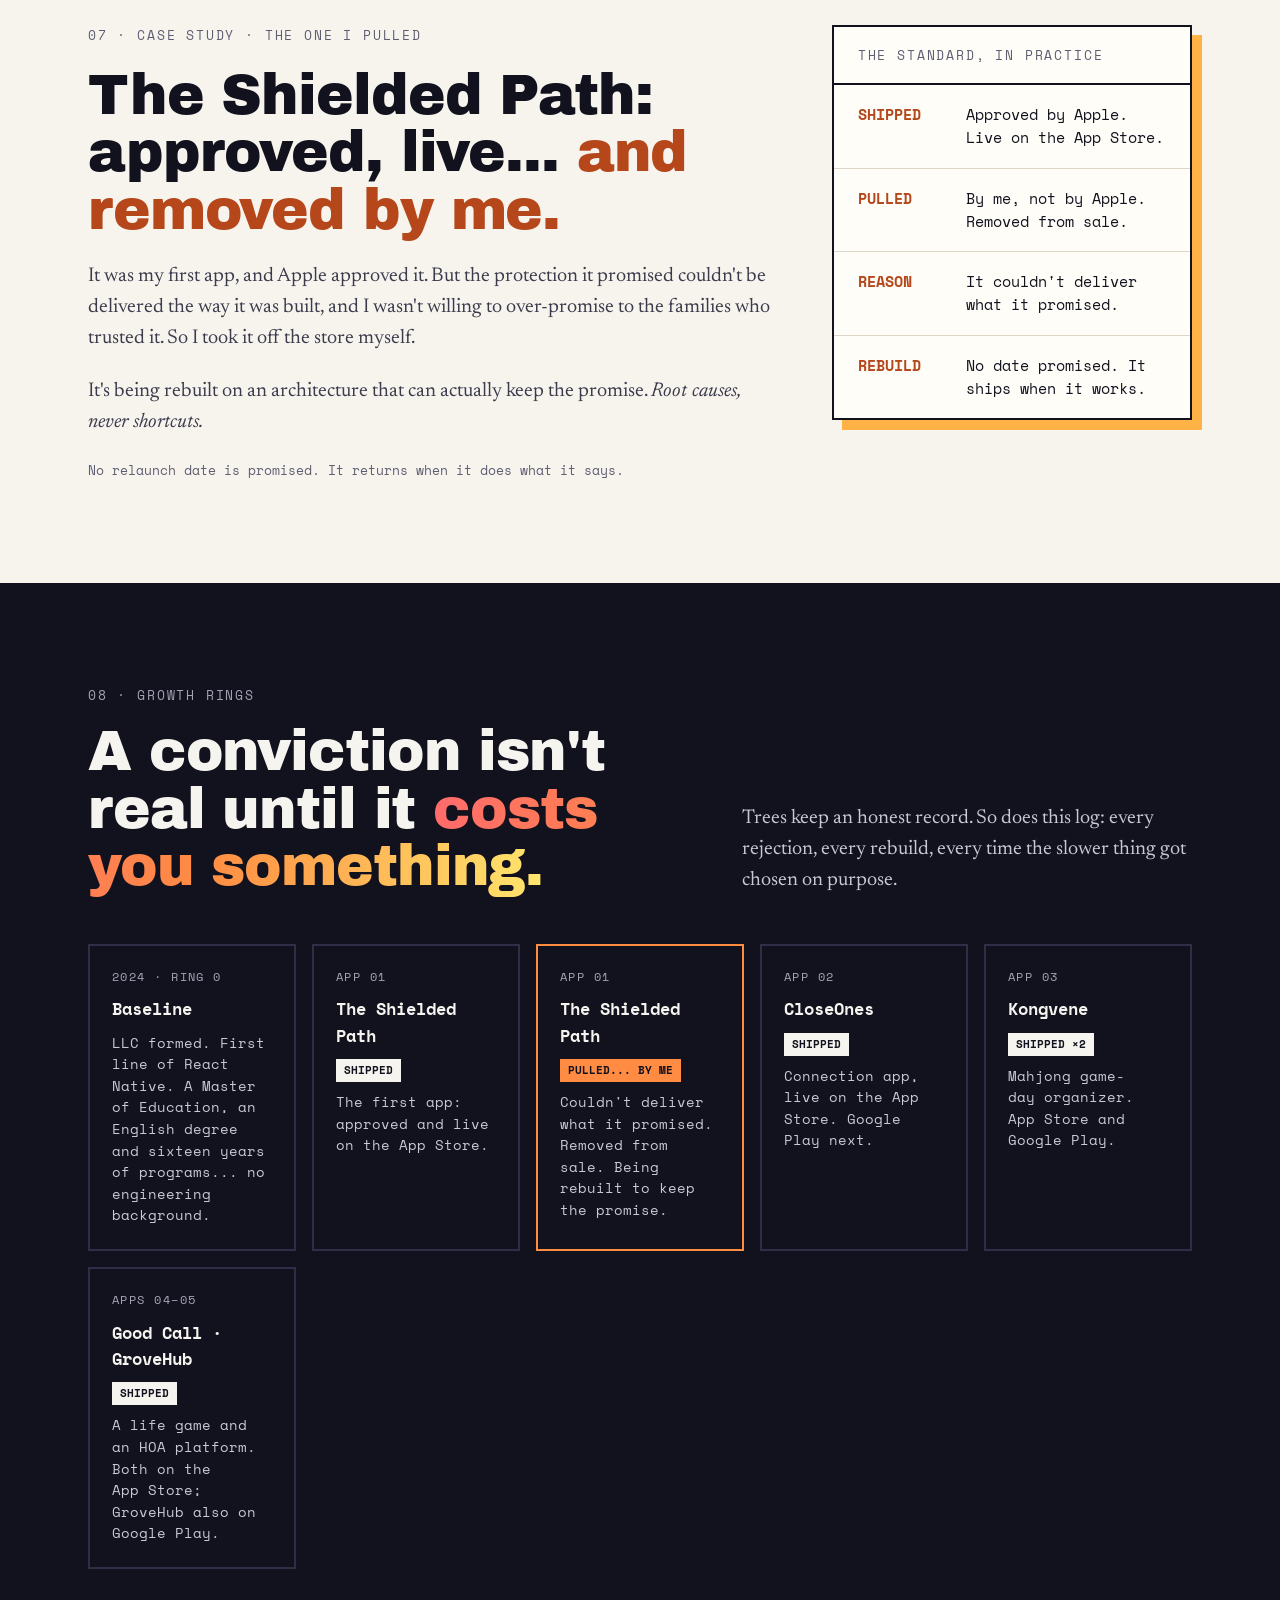
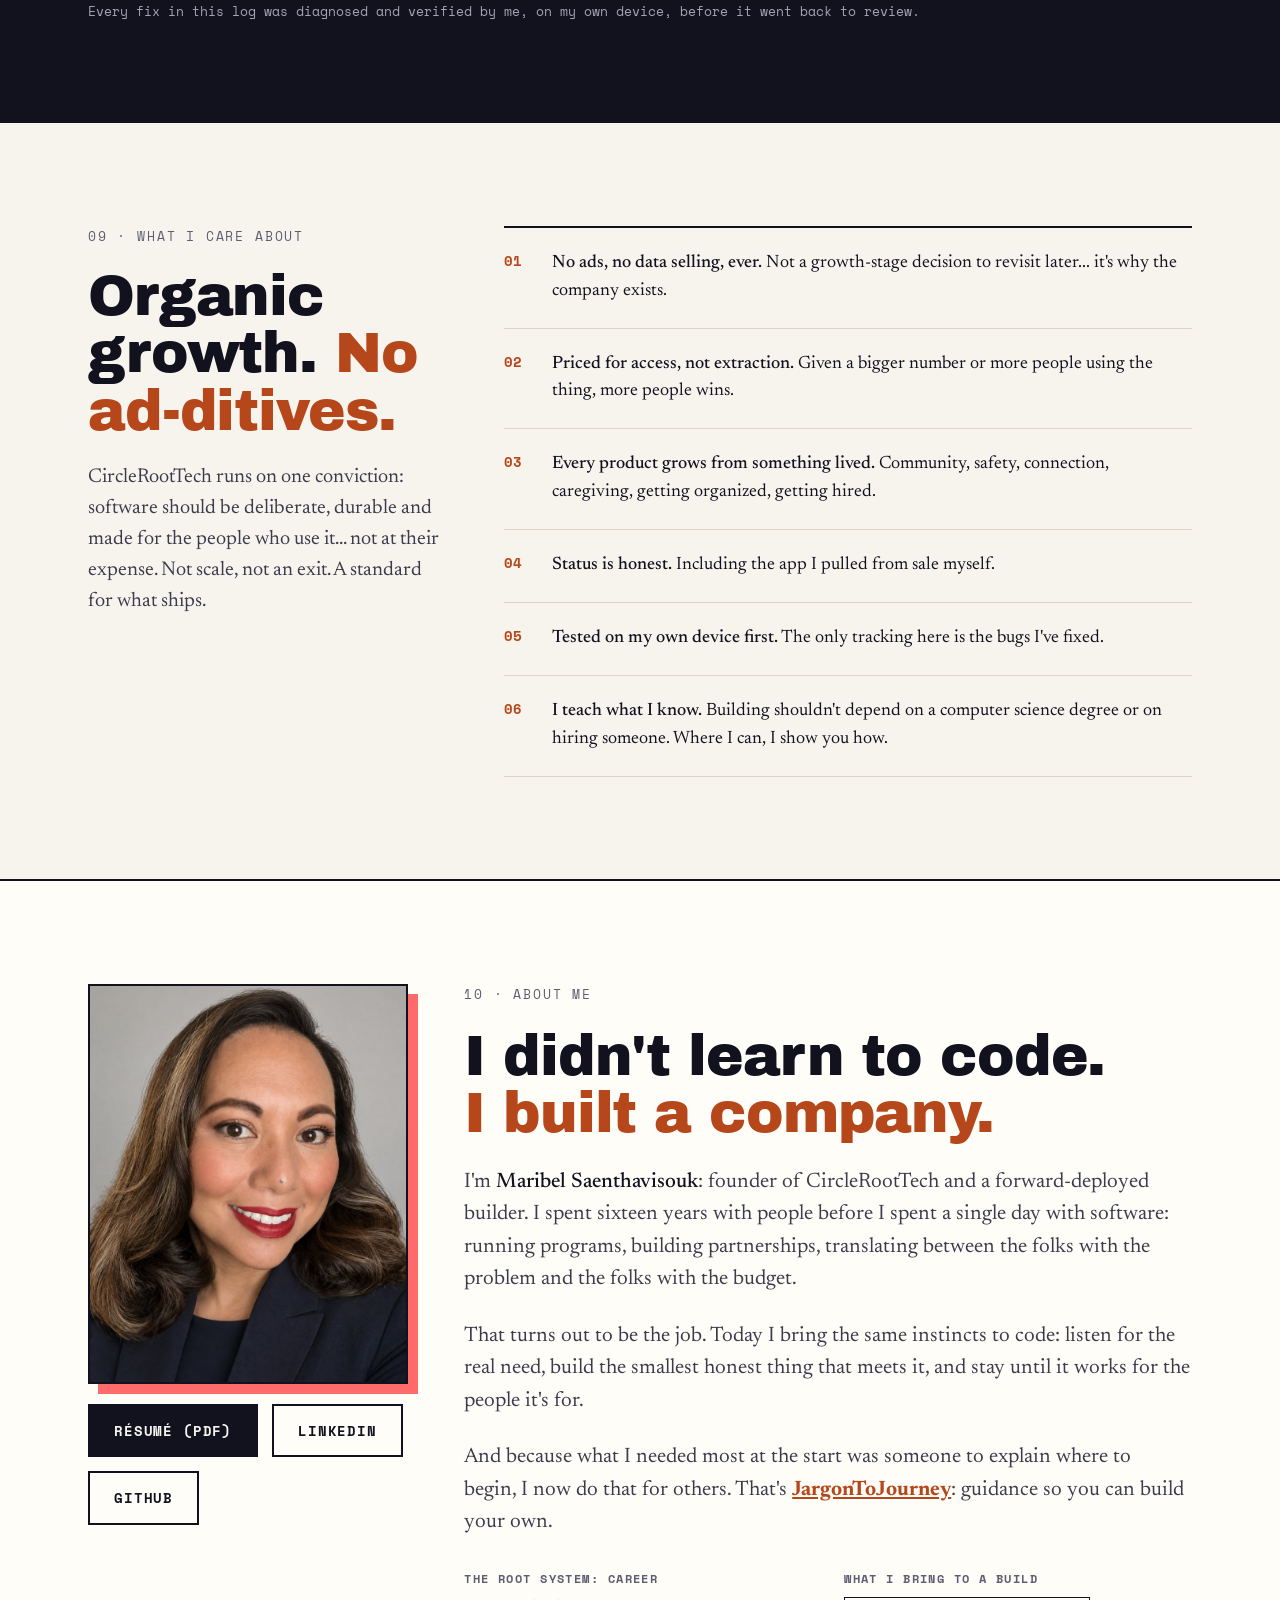
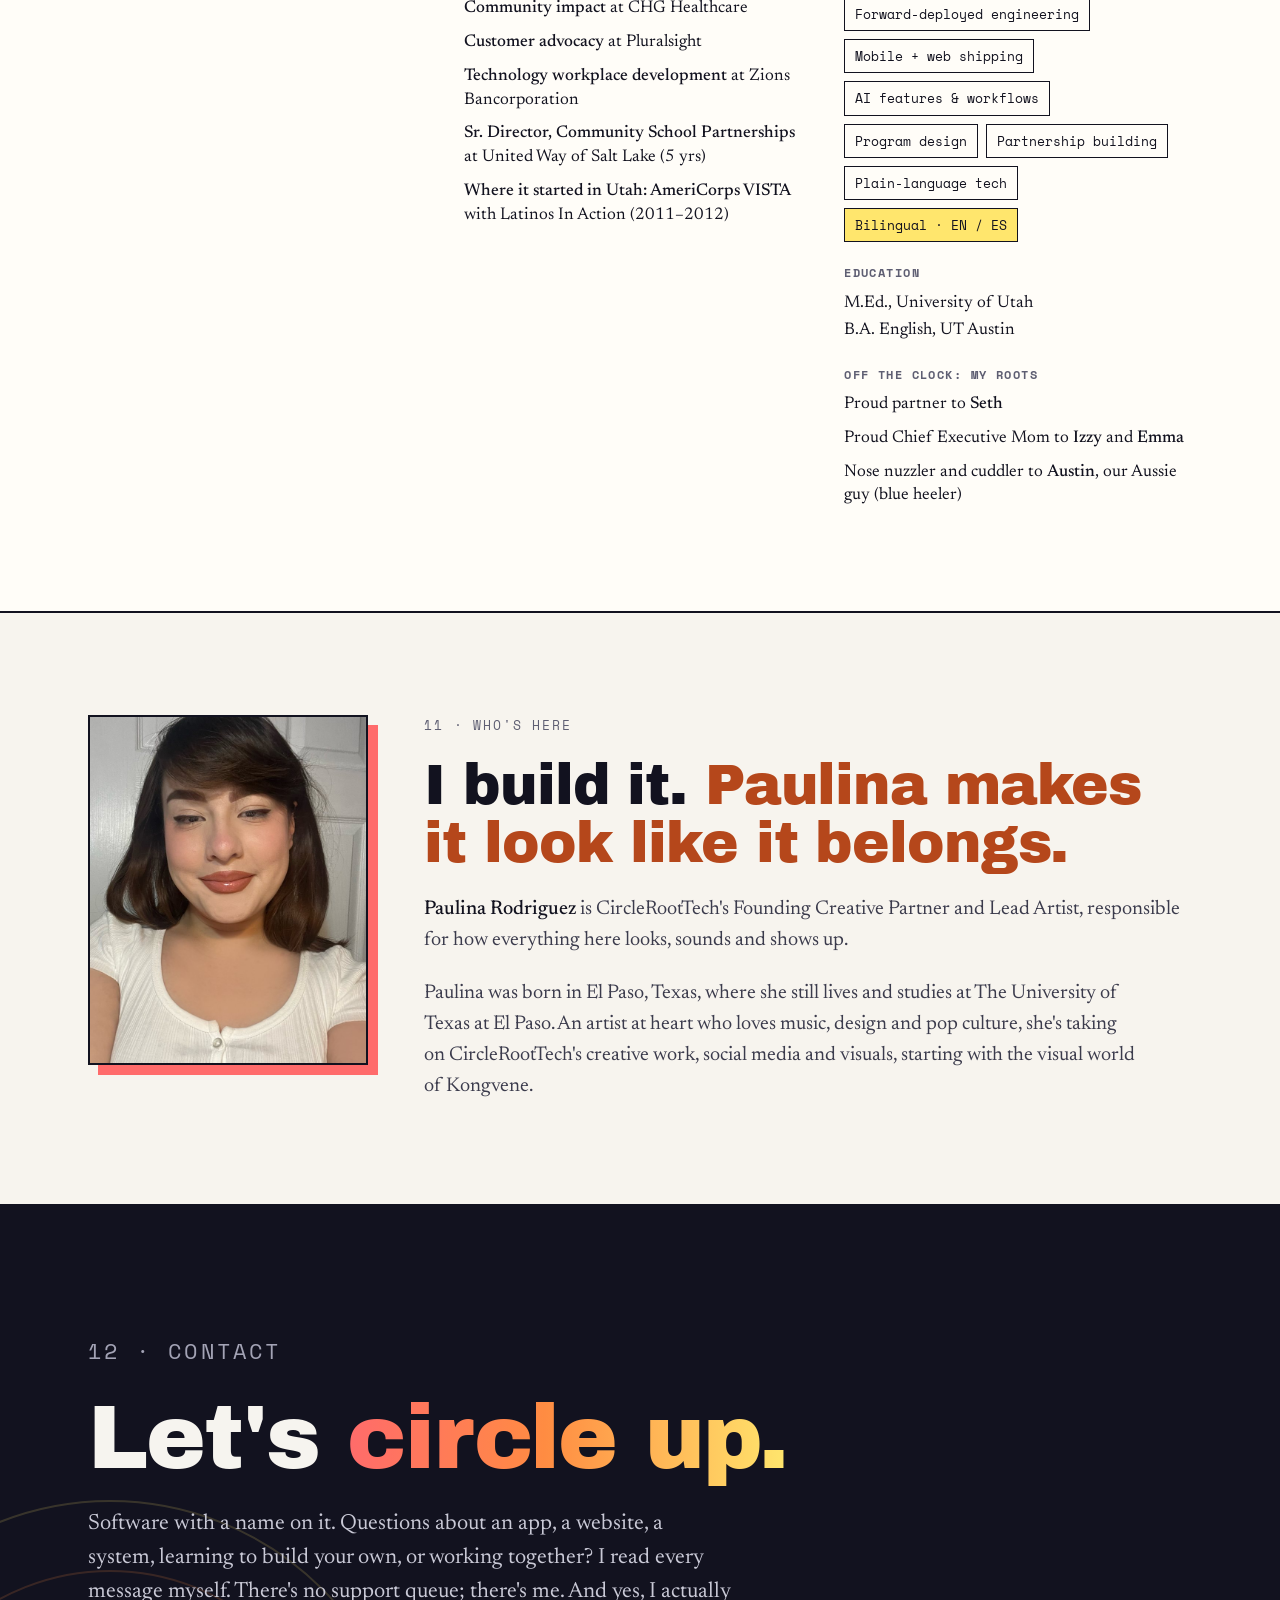
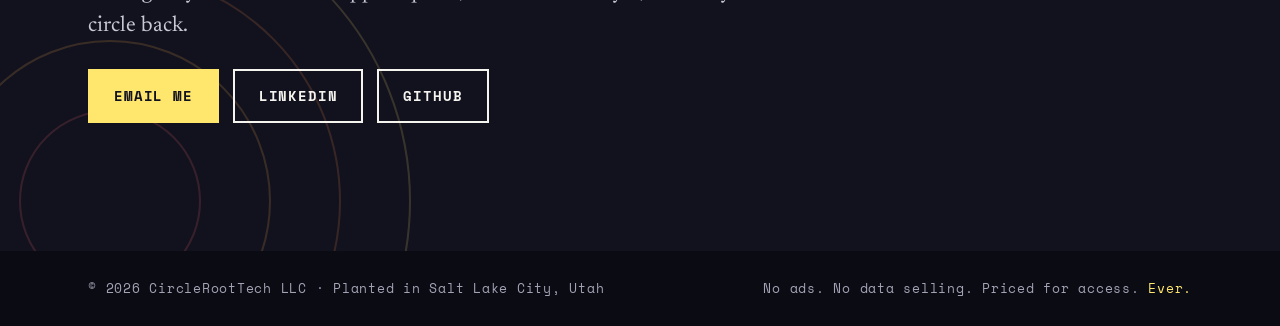
==== commit d498b3f5: "Who's here: update Paulina's photo Co-Authored-By: Claude Sonnet 5.5 <noreply@anthropic.com> Claude-" ====
--- a/index.html
+++ b/index.html
@@ -705,7 +705,7 @@
 <section id="creative" class="section" style="border-bottom:2px solid var(--ink)">
   <div class="wrap split">
     <div style="flex:1 1 280px;max-width:340px">
-      <div class="portrait"><img src="paulina-rodriguez.jpg" alt="Paulina Rodriguez, Founding Creative Partner and Lead Artist at CircleRootTech" width="800" height="1067" loading="lazy"></div>
+      <div class="portrait"><img src="paulina-rodriguez-2.jpg" alt="Paulina Rodriguez, Founding Creative Partner and Lead Artist at CircleRootTech" width="800" height="935" loading="lazy"></div>
     </div>
     <div style="flex:999 1 480px;min-width:0;display:flex;flex-direction:column;gap:22px">
       <p class="label">11 · Who's here</p>
